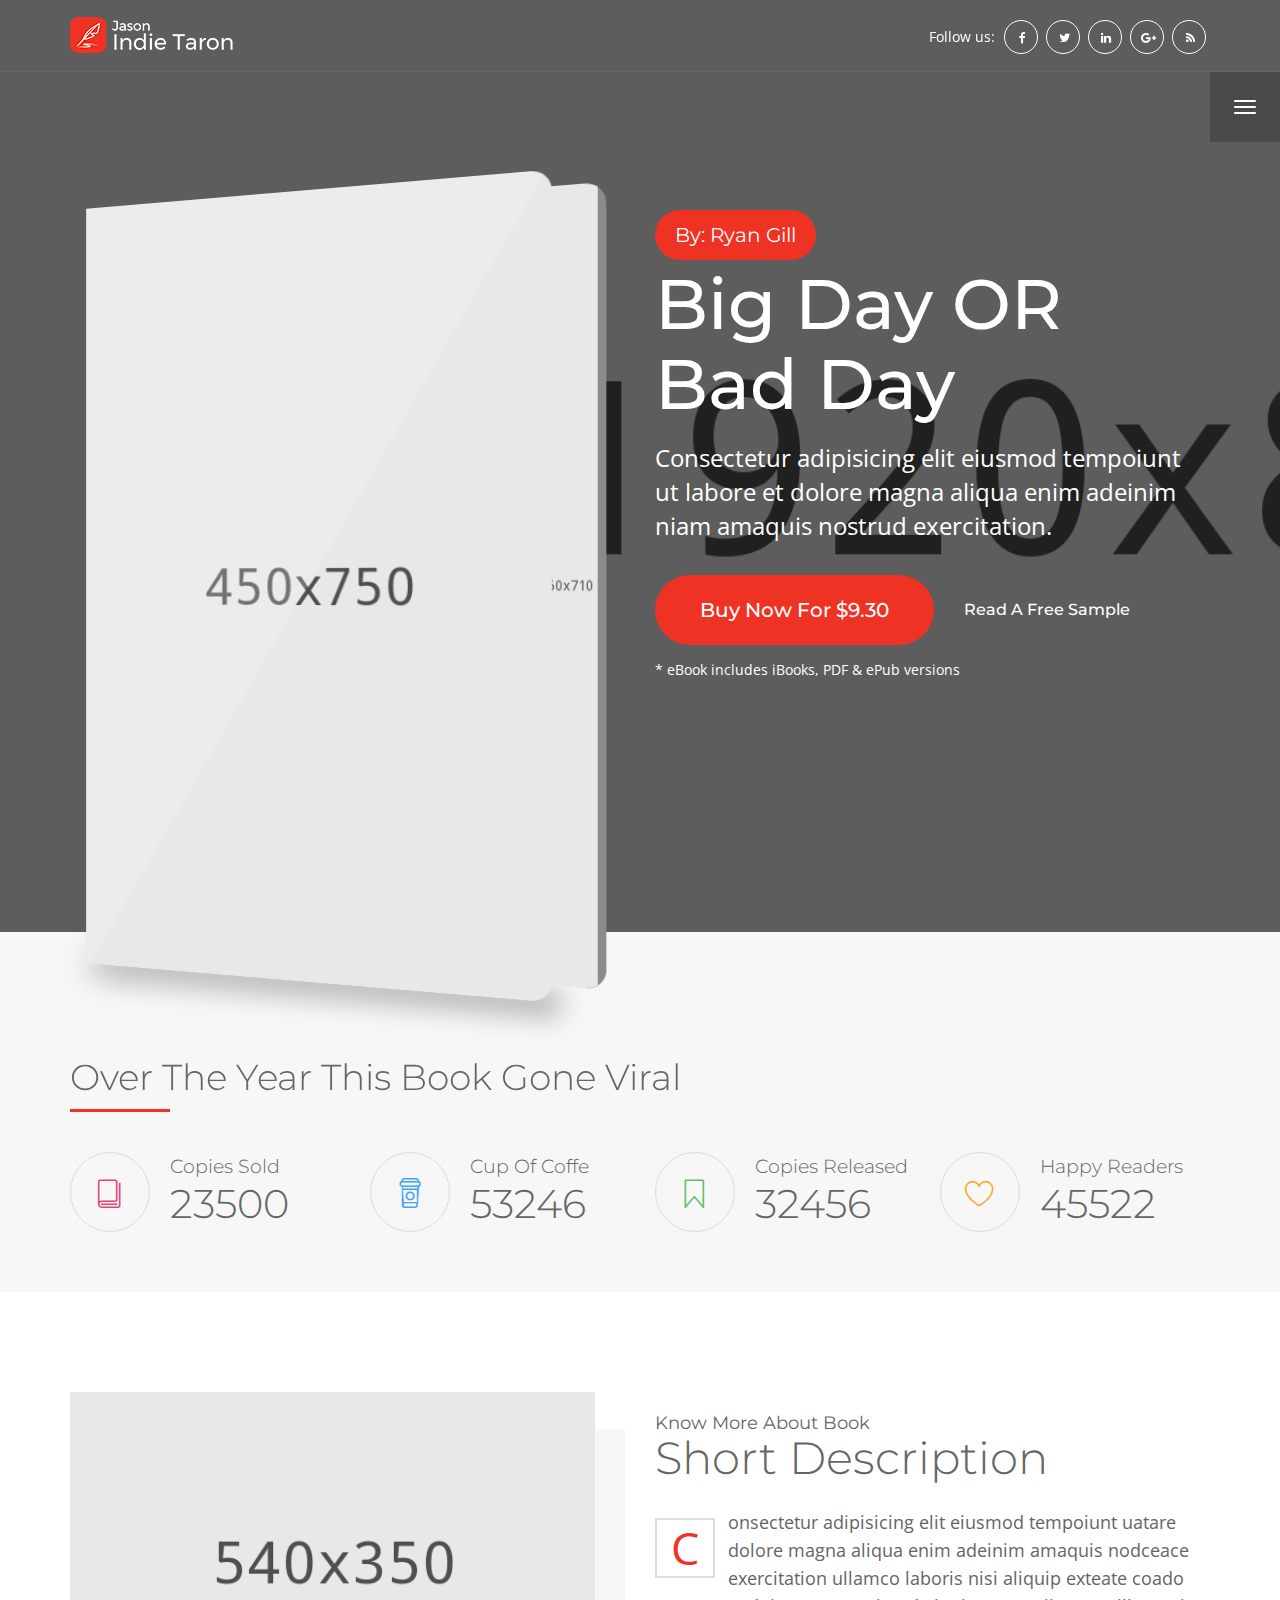
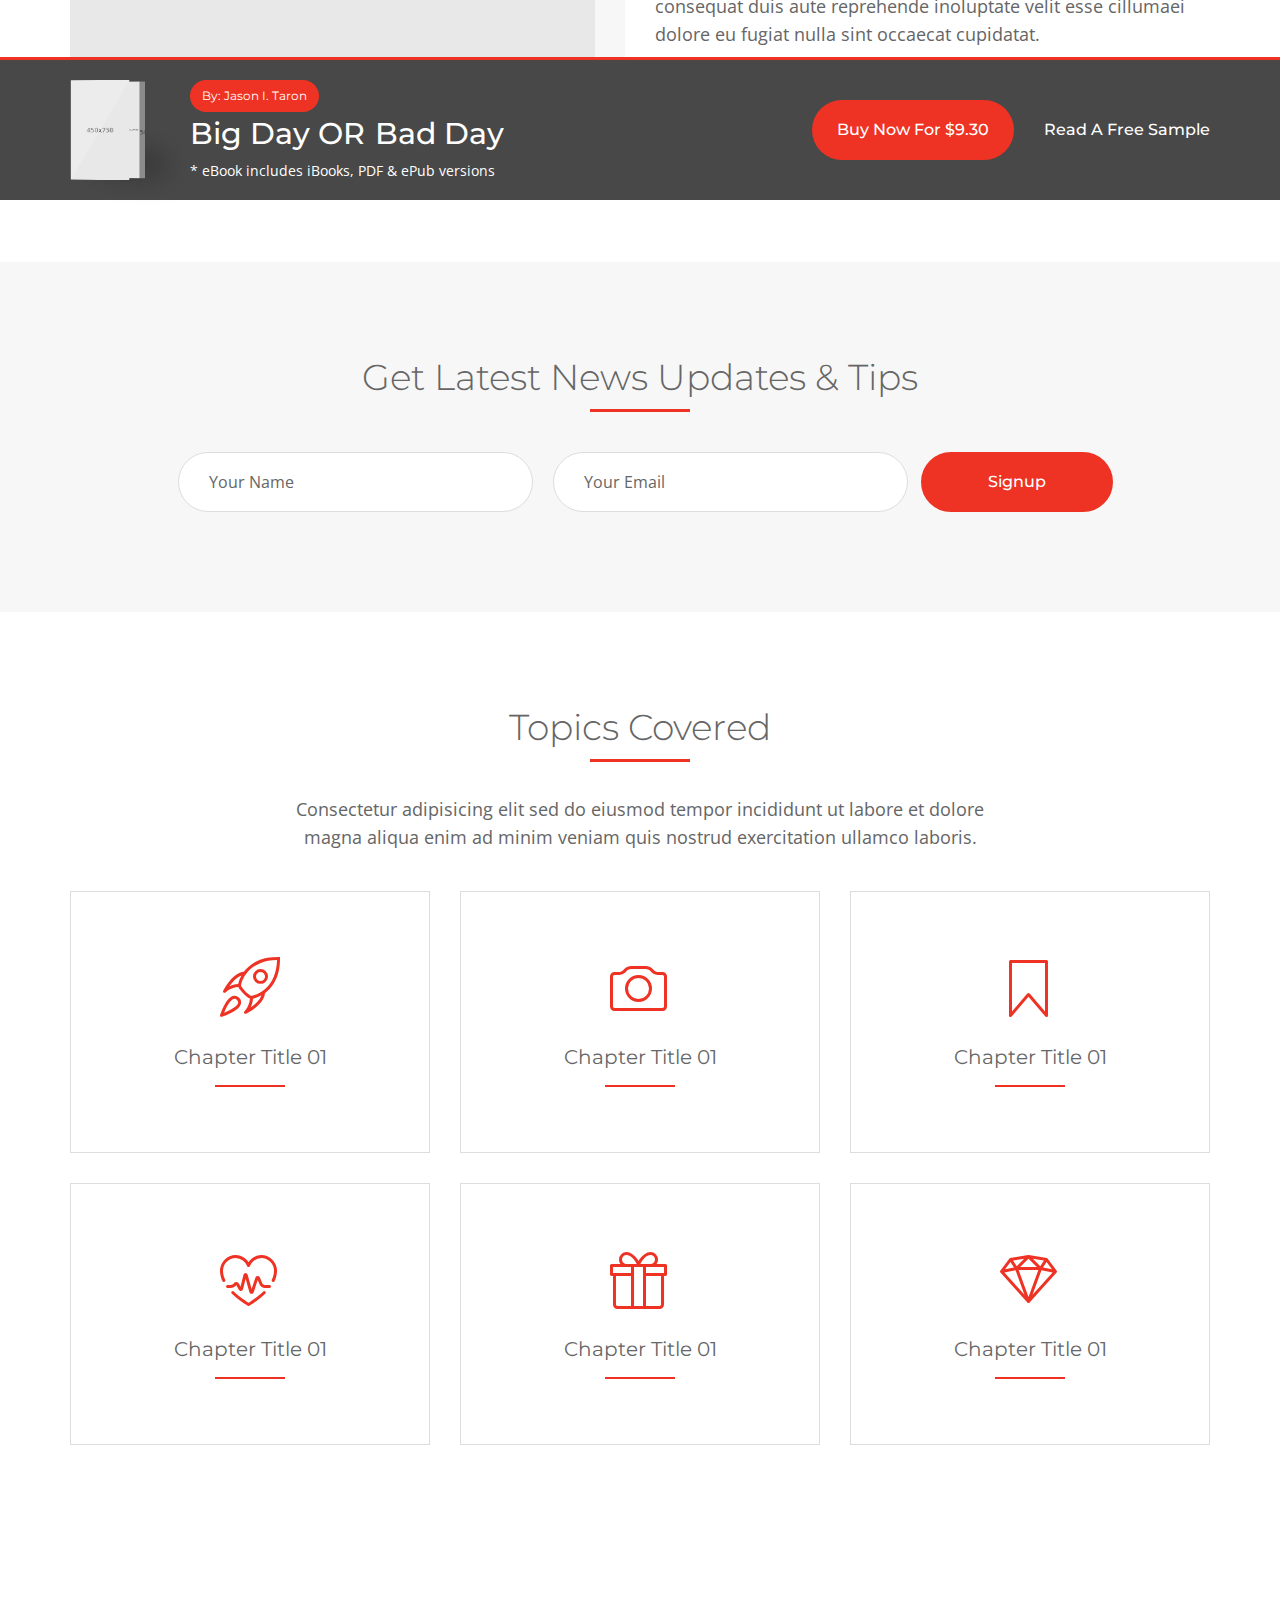
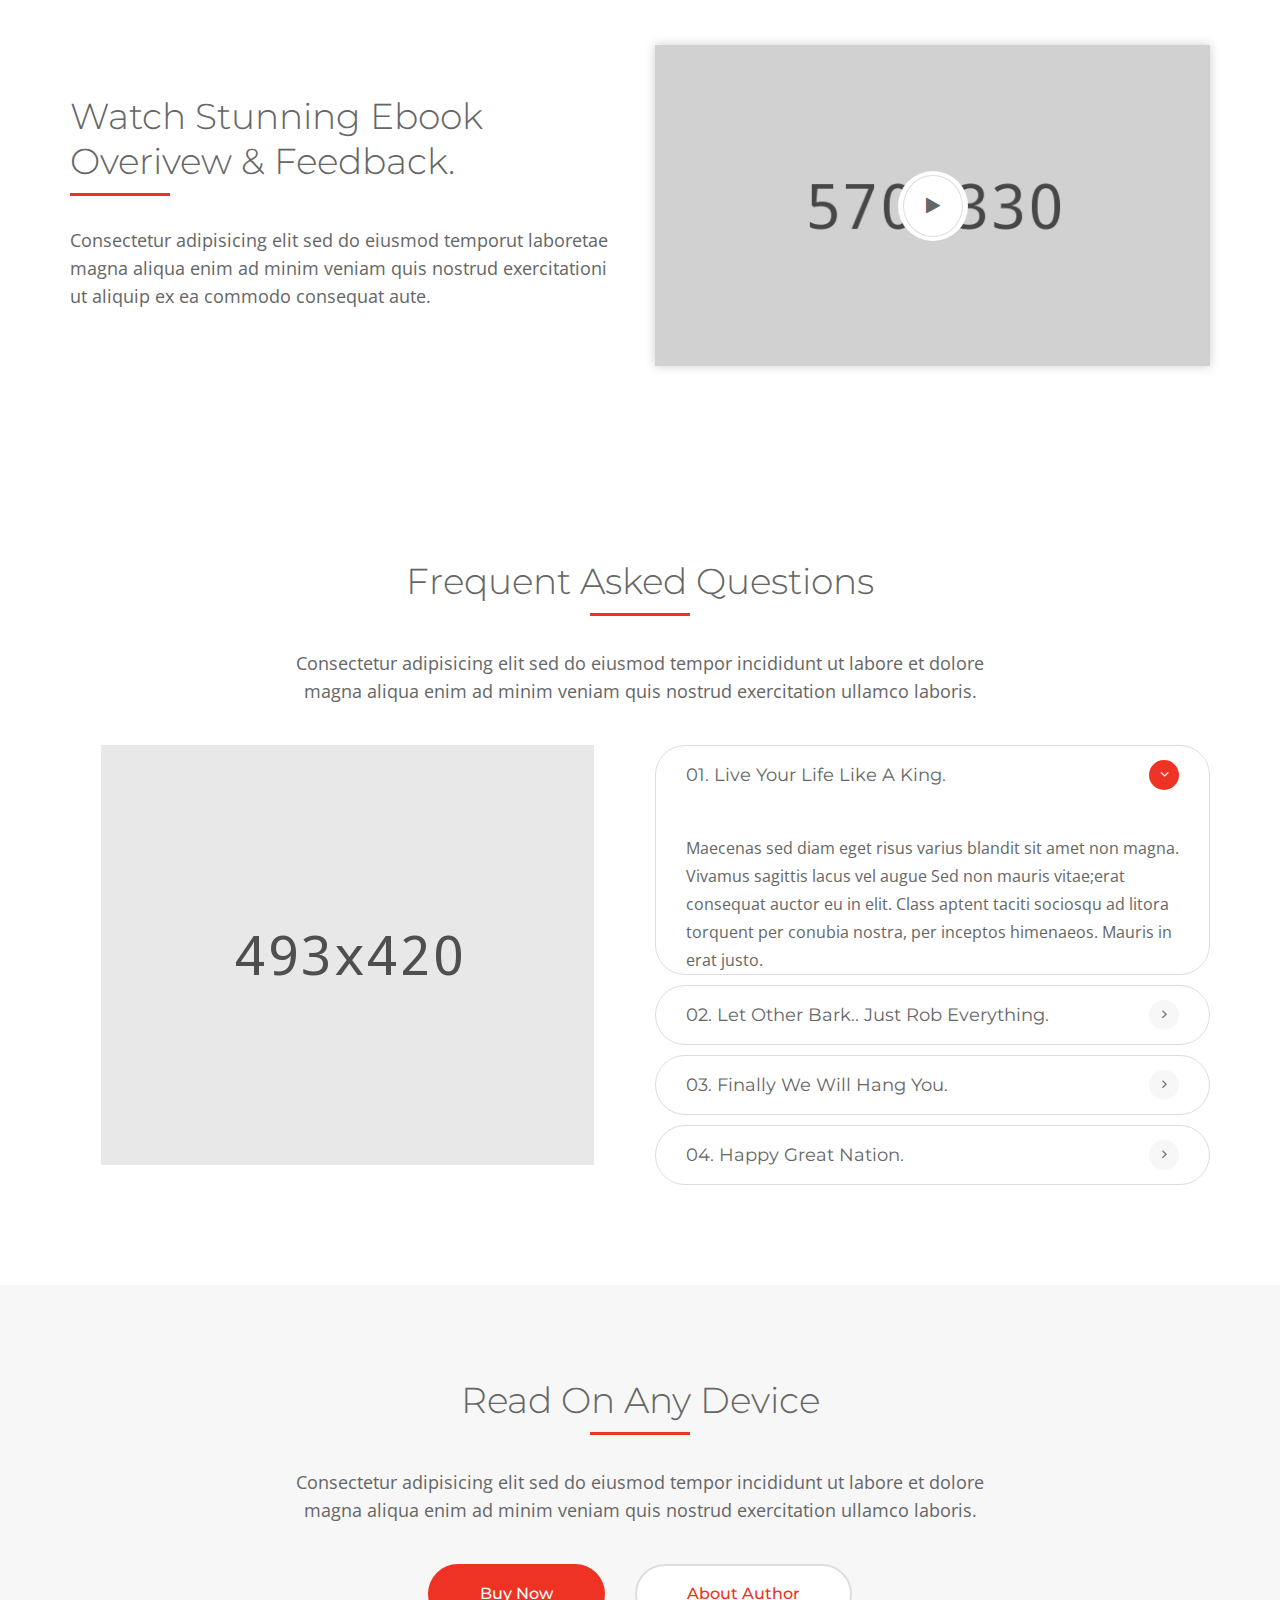
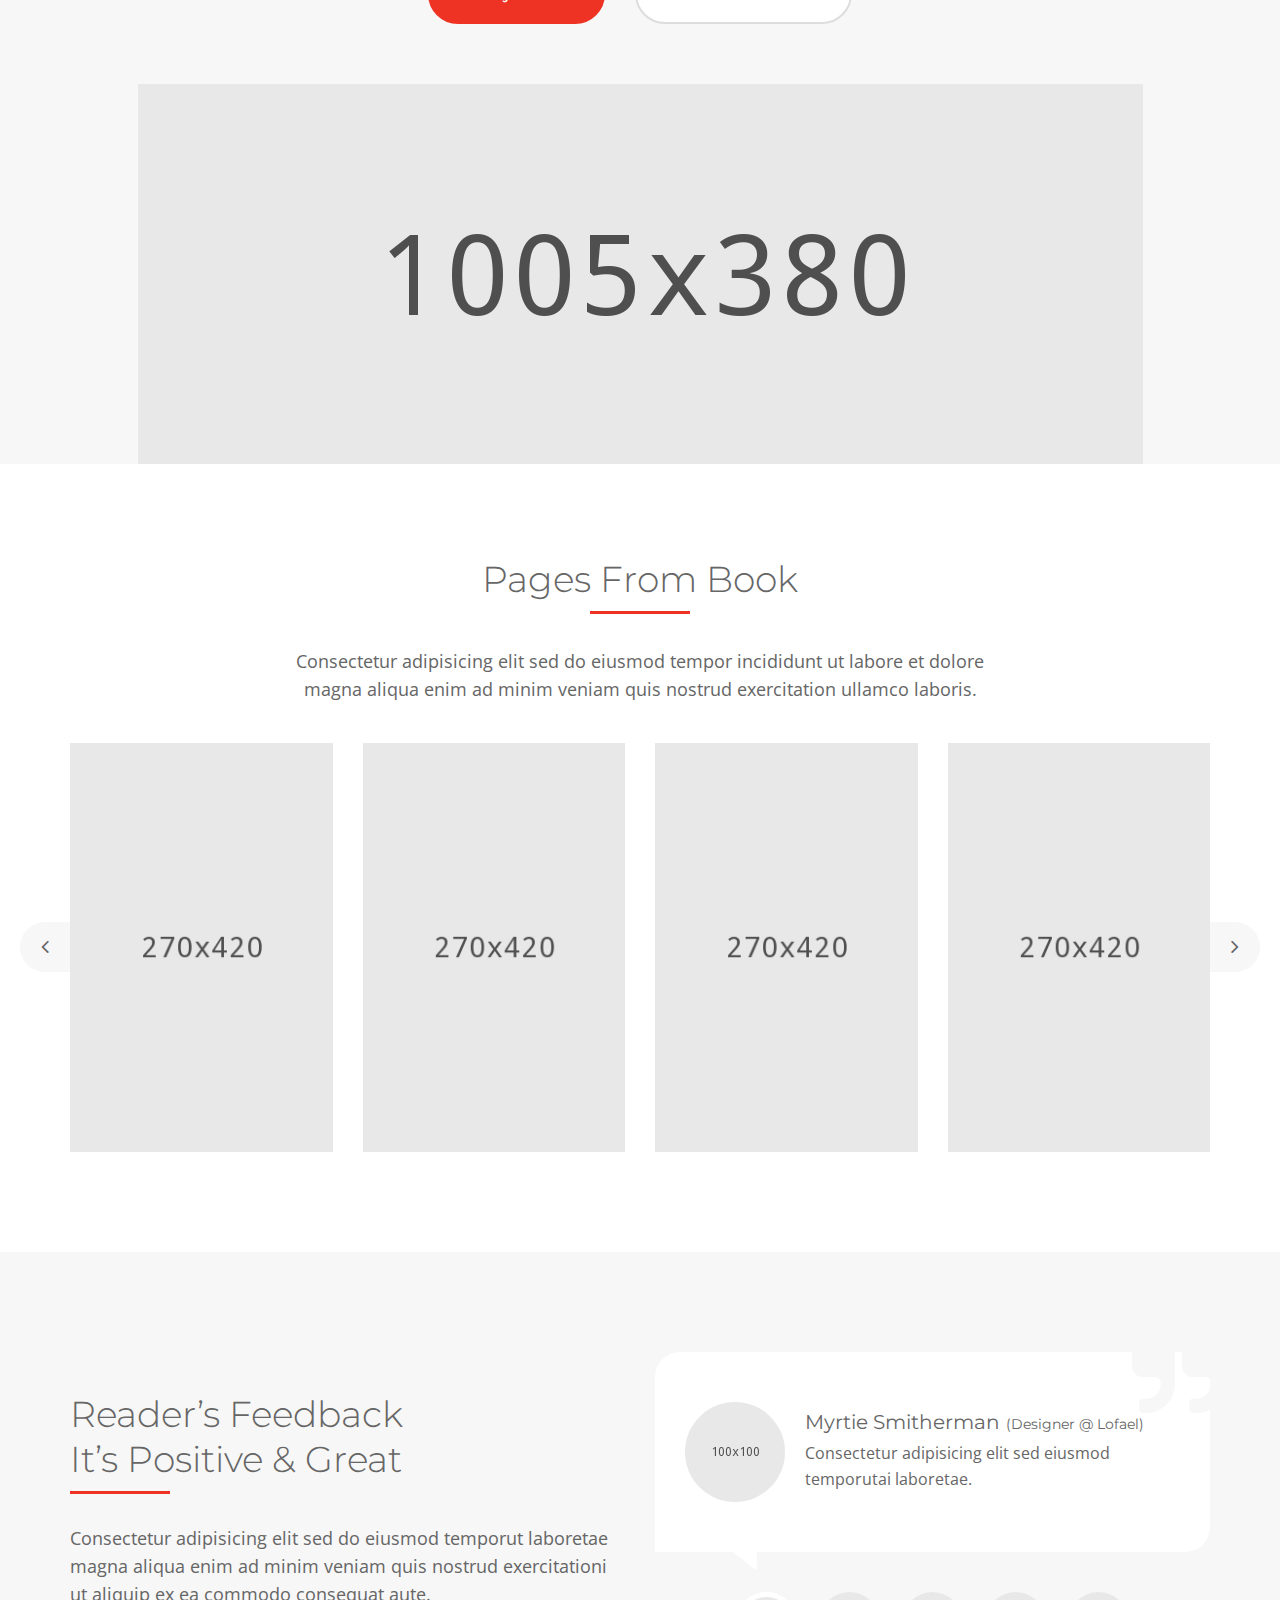
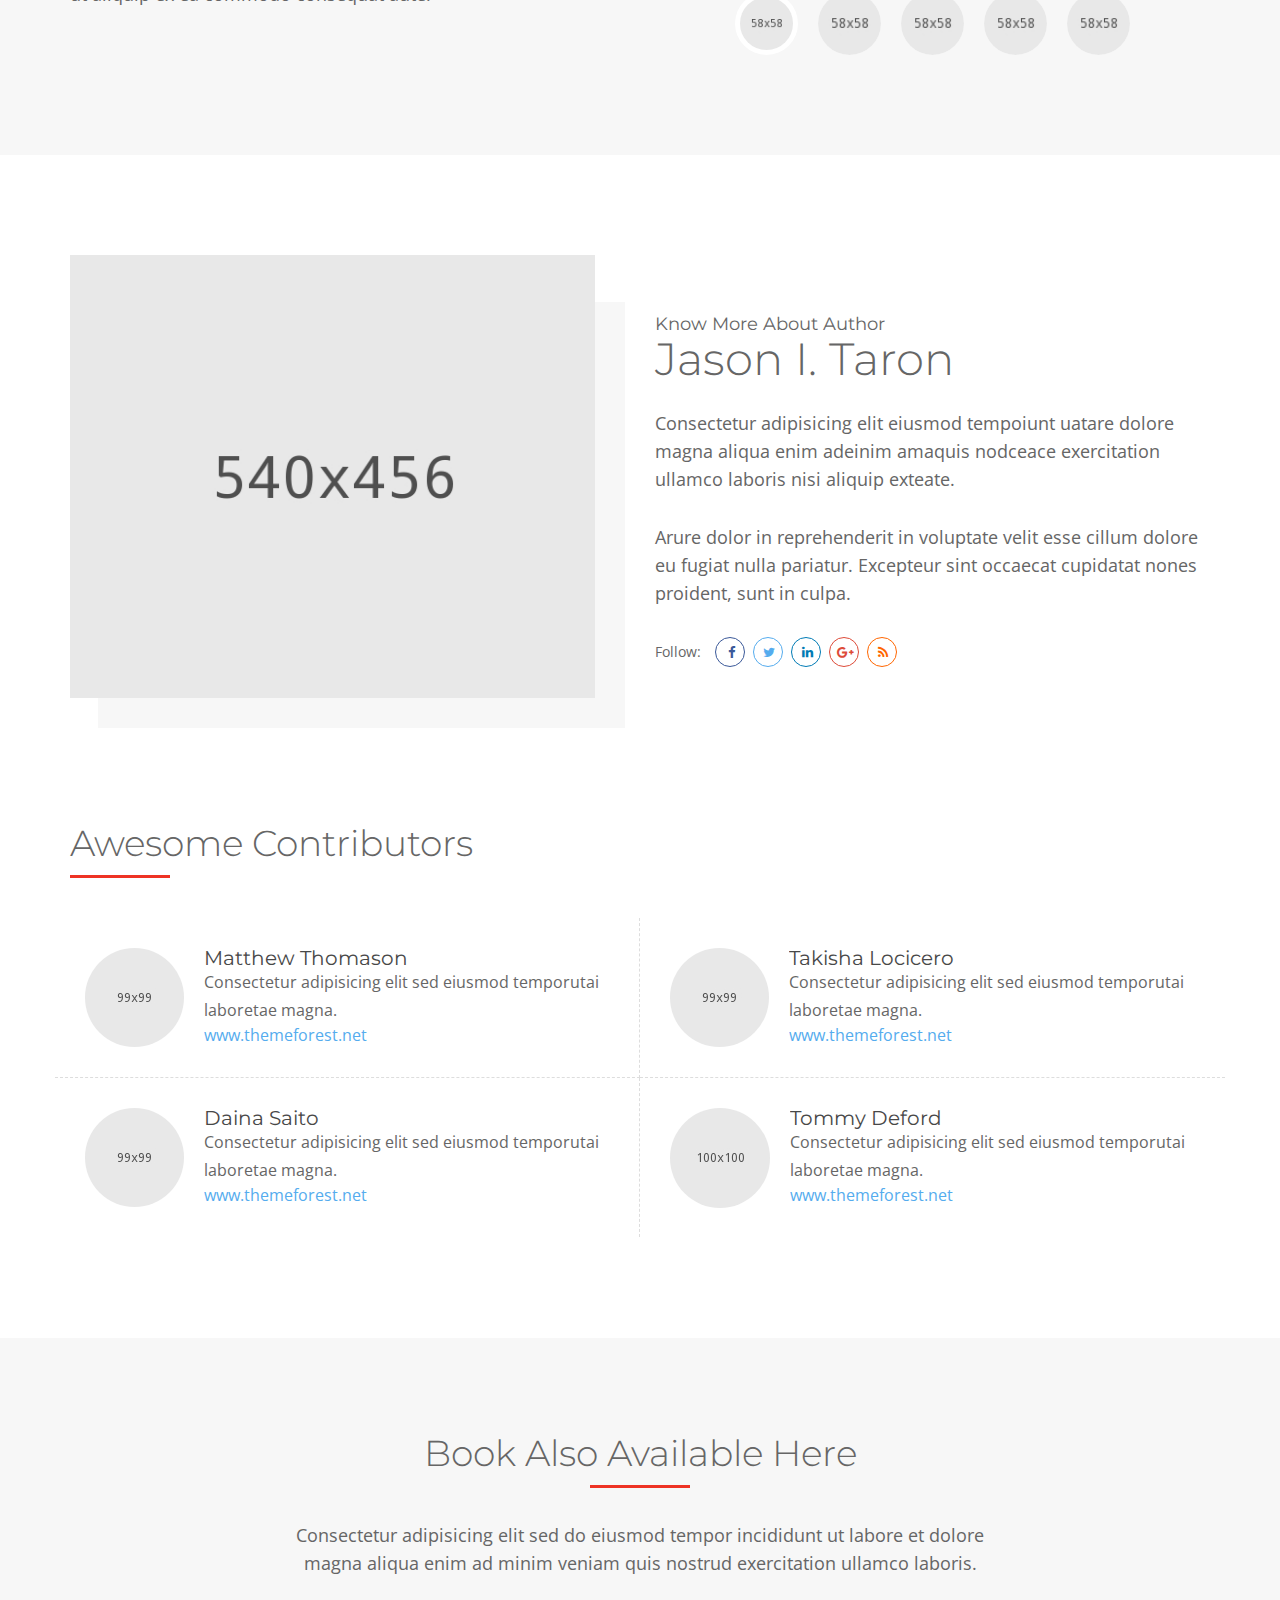
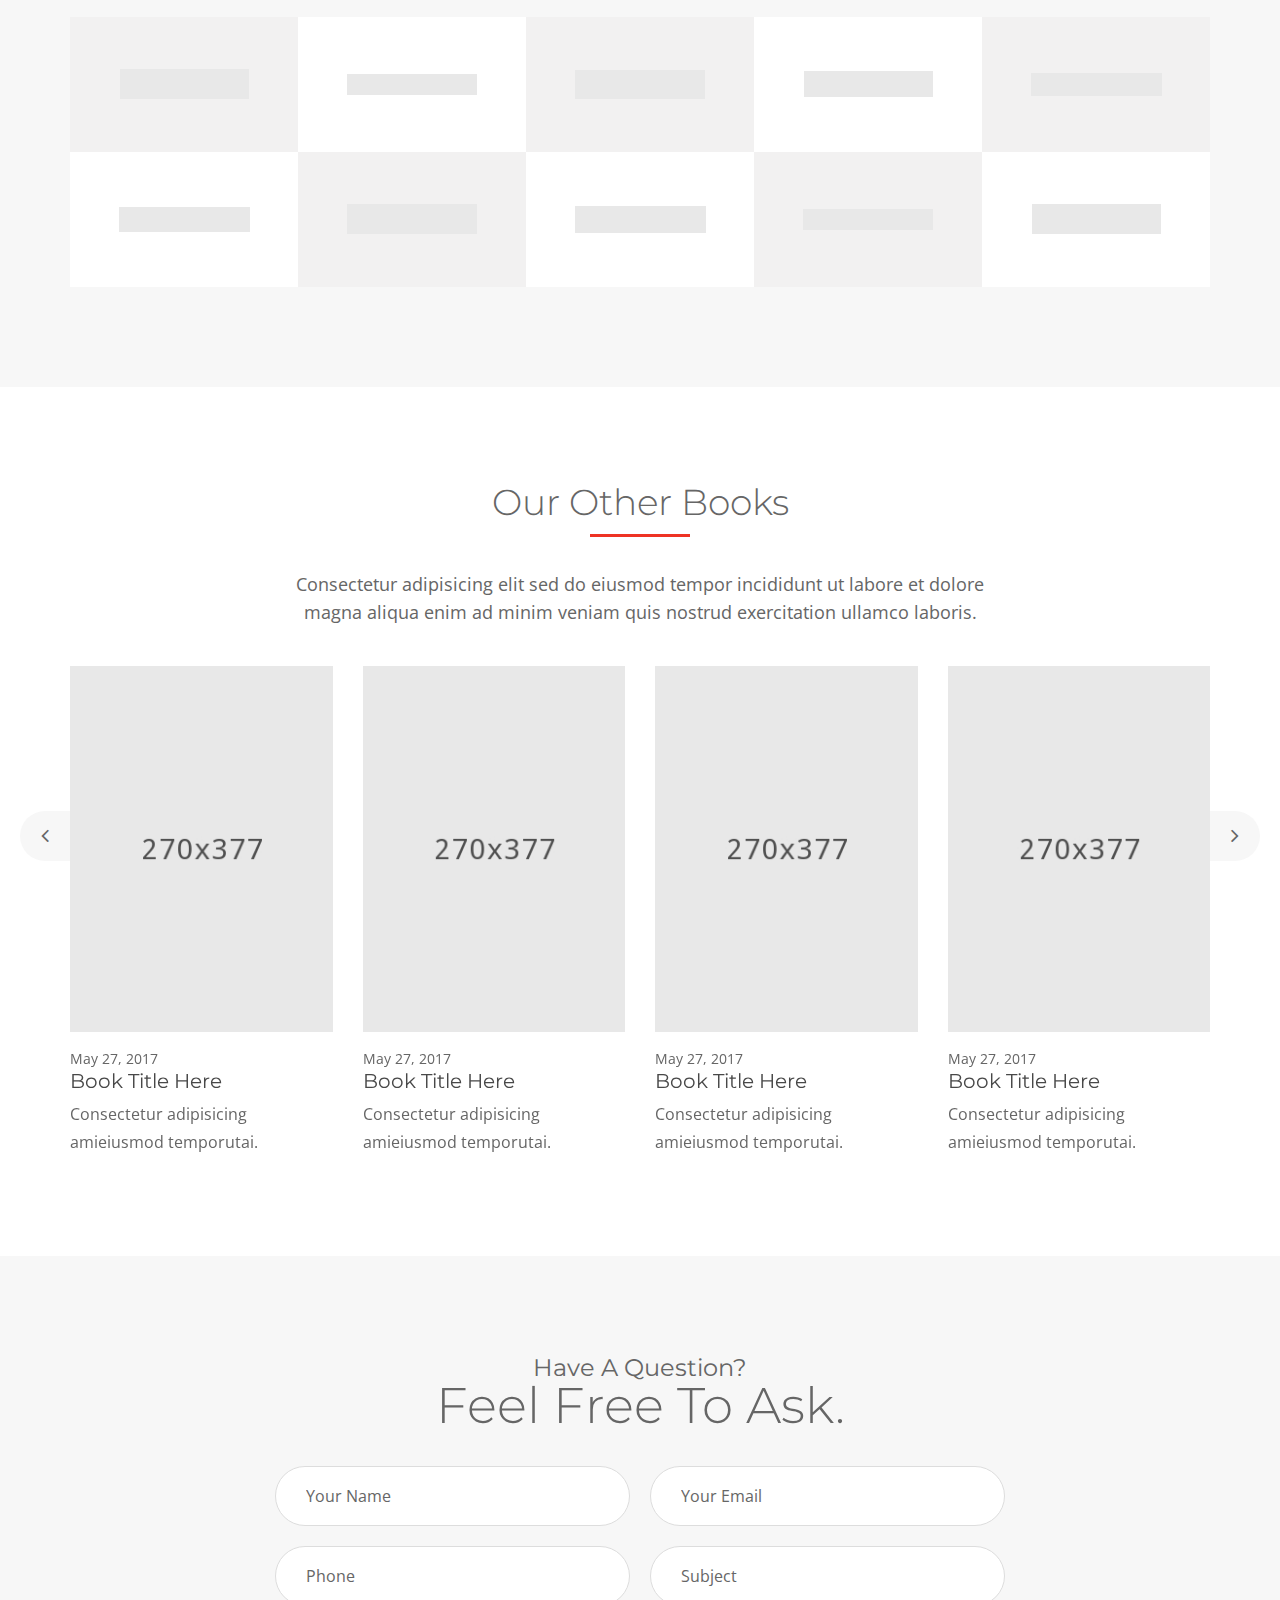
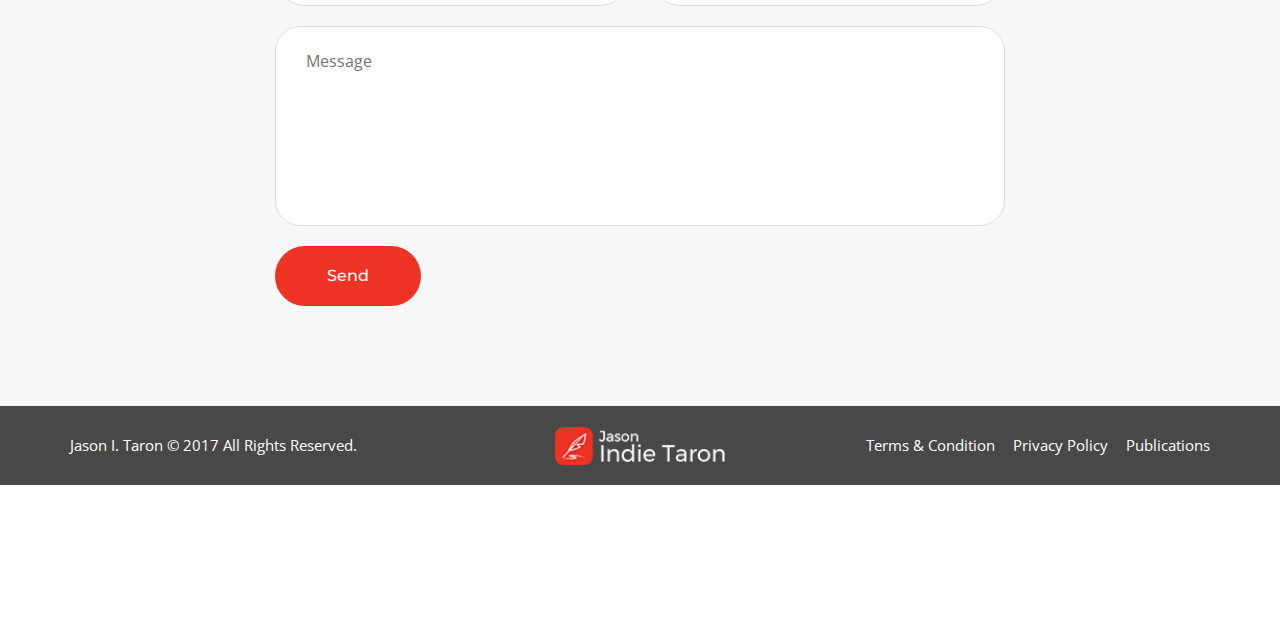
==== HTML/index.html @ a27d88a1 "Test HTML Edit" ====
<!doctype html>
<!--[if lt IE 7]>		<html class="no-js lt-ie9 lt-ie8 lt-ie7" lang=""> <![endif]-->
<!--[if IE 7]>			<html class="no-js lt-ie9 lt-ie8" lang=""> <![endif]-->
<!--[if IE 8]>			<html class="no-js lt-ie9" lang=""> <![endif]-->
<!--[if gt IE 8]><!-->	<html class="no-js" lang="zxx"> <!--<![endif]-->
<head>
	<meta charset="utf-8">
	<meta http-equiv="X-UA-Compatible" content="IE=edge">
	<title>BootStrap HTML5 CSS3 Theme</title>
	<meta name="description" content="">
	<meta name="viewport" content="width=device-width, initial-scale=1">
	<link rel="apple-touch-icon" href="apple-touch-icon.png">
	<link rel="stylesheet" href="css/bootstrap.min.css">
	<link rel="stylesheet" href="css/normalize.css">
	<link rel="stylesheet" href="css/font-awesome.min.css">
	<link rel="stylesheet" href="css/icomoon.css">
	<link rel="stylesheet" href="css/pogoslider.css">
	<link rel="stylesheet" href="css/scrollbar.css">
	<link rel="stylesheet" href="css/prettyPhoto.css">
	<link rel="stylesheet" href="css/owl.carousel.css">
	<link rel="stylesheet" href="css/transitions.css">
	<link rel="stylesheet" href="css/main.css">
	<link rel="stylesheet" href="css/color.css">
	<link rel="stylesheet" href="css/responsive.css">
	<script src="js/vendor/modernizr-2.8.3-respond-1.4.2.min.js"></script>
</head>
<body id="tg-body" class="tg-home">
	<!--[if lt IE 8]>
		<p class="browserupgrade">You are using an <strong>outdated</strong> browser. Please <a href="http://browsehappy.com/">upgrade your browser</a> to improve your experience.</p>
	<![endif]-->
	<!--************************************
			Wrapper Start
	*************************************-->
	<!--************************************
			Navigation Start
	*************************************-->
	<div class="tg-sidenavholder">
		<div id="tg-sidenavigation" class="tg-sidenavigation">
			<a class="tg-btnclosenav navbar-toggle" href="javascript:void(0);" data-toggle="collapse" data-target="#tg-sidenavigation" aria-expanded="true"><i class="icon-arrow-right"></i></a>
			<div class="tg-navscrollbar">
				<div class="tg-logoarea">
					<strong class="tg-logo"><a href="index.html"><img src="images/logob.png" alt="company logo here"></a></strong>
				</div>
				<div id="tg-navigation" class="tg-navigation">
					<ul>
						<li><a href="#tg-body"><span>Buy Now</span></a></li>
						<li><a href="#tg-shortdescription"><span>Short Description</span></a></li>
						<li><a href="#tg-topics"><span>Topics Covered</span></a></li>
						<li><a href="#tg-faqs"><span>F.A.Qs</span></a></li>
						<li><a href="#tg-samplepages"><span>Sample Pages</span></a></li>
						<li><a href="#tg-author"><span>About Author</span></a></li>
						<li><a href="#tg-otherbooks"><span>Other Books</span></a></li>
						<li><a href="#tg-contactus"><span>Contact Us</span></a></li>
					</ul>
				</div>
				<div class="tg-socialcopyrights">
					<ul class="tg-socialicons">
						<li class="tg-facebook"><a href="javascript:void(0);"><i class="fa fa-facebook-f"></i></a></li>
						<li class="tg-twitter"><a href="javascript:void(0);"><i class="fa fa-twitter"></i></a></li>
						<li class="tg-linkedin"><a href="javascript:void(0);"><i class="fa fa-linkedin"></i></a></li>
						<li class="tg-googleplus"><a href="javascript:void(0);"><i class="fa fa-google-plus"></i></a></li>
						<li class="tg-rss"><a href="javascript:void(0);"><i class="fa fa-rss"></i></a></li>
					</ul>
					<p class="tg-copyrights">Jason I. Taron © 2017 All Rights Reserved.</p>
				</div>
			</div>
		</div>
	</div>
	<!--************************************
			Navigation End
	*************************************-->
	<div id="tg-wrapper" class="tg-wrapper tg-haslayout">
		<!--************************************
				Header Start
		*************************************-->
		<header id="tg-header" class="tg-header tg-fixedheader tg-haslayout">
			<nav id="tg-nav" class="tg-nav">
				<div class="navbar-header">
					<button type="button" class="navbar-toggle collapsed" data-toggle="collapse" data-target="#tg-sidenavigation" aria-expanded="false">
						<span class="sr-only">Toggle navigation</span>
						<span class="icon-bar"></span>
						<span class="icon-bar"></span>
						<span class="icon-bar"></span>
					</button>
				</div>
			</nav>
			<div class="container">
				<div class="row">
					<div class="col-xs-12 col-sm-12 col-md-12 col-lg-12">
						<div class="tg-logoarea">
							<strong class="tg-logo">
								<a href="index.html">
									<img src="images/logo.png" alt="company logo here">
									<img src="images/logob.png" alt="company logo here">
								</a>
							</strong>
							<div class="tg-socialiconsarea">
								<span>Follow us:</span>
								<ul class="tg-socialicons">
									<li class="tg-facebook"><a href="javascript:void(0);"><i class="fa fa-facebook"></i></a></li>
									<li class="tg-twitter"><a href="javascript:void(0);"><i class="fa fa-twitter"></i></a></li>
									<li class="tg-linkedin"><a href="javascript:void(0);"><i class="fa fa-linkedin"></i></a></li>
									<li class="tg-googleplus"><a href="javascript:void(0);"><i class="fa fa-google-plus"></i></a></li>
									<li class="tg-rss"><a href="javascript:void(0);"><i class="fa fa-rss"></i></a></li>
								</ul>
							</div>
						</div>
					</div>
				</div>
			</div>
		</header>
		<!--************************************
				Header End
		*************************************-->
		<!--************************************
				Home Slider Start
		*************************************-->
		<div class="tg-homeslider tg-haslayout">
			<div class="tg-bannerimg" data-vide-bg="poster: images/slider/img-01.jpg" data-vide-options="position: 0% 50%">
				<div class="tg-bannercontentholder">
					<div class="container">
						<div class="row">
							<div class="col-xs-5 col-sm-6 col-md-6 col-lg-6">
								<div class="tg-postbook">
									<figure class="tg-featureimg">
										<div class="tg-bookimg">
											<div class="tg-frontcover"><img src="images/slider/fronimg.jpg" alt="image description"></div>
											<div class="tg-backcover"><img src="images/slider/backimg.jpg" alt="image description"></div>
										</div>
									</figure>
								</div>
							</div>
							<div class="col-xs-7 col-sm-6 col-md-6 col-lg-6">
								<div class="tg-bannercontent">
									<span class="tg-bookby">By: Ryan Gill</span>
									<h1>Big Day OR<span>Bad Day</span></h1>
									<div class="tg-description">
										<p>Consectetur adipisicing elit eiusmod tempoiunt ut labore et dolore magna aliqua enim adeinim niam amaquis nostrud exercitation.</p>
									</div>
									<div class="tg-btnarea">
										<a class="tg-btn tg-active" href="javascript:void(0);">Buy Now For $9.30</a>
										<a class="tg-readsample" href="javascript:void(0);">Read A Free Sample</a>
									</div>
									<em class="tg-inlucdebooks">* eBook includes iBooks, PDF &amp; ePub versions</em>
								</div>
							</div>
						</div>
					</div>
				</div>
			</div>
		</div>
		<!--************************************
				Home Slider End
		*************************************-->
		<!--************************************
				Main Start
		*************************************-->
		<main id="tg-main" class="tg-main tg-haslayout">
		<!--************************************
				Statistics Start
		*************************************-->
			<div class="tg-statistics">
				<div class="container">
					<div class="row">
						<div class="col-xs-12 col-sm-12 col-md-12 col-lg-12">
							<div class="tg-sectionhead tg-textalignleft">
								<div class="tg-sectiontitle">
									<h2>Over the year this book gone viral</h2>
								</div>
							</div>
							<div id="tg-collectioncounters" class="tg-collectioncounters">
								<div class="tg-collectioncounter">
									<div class="tg-collectioncountericon tg-copies">
										<i class="icon-book"></i>
									</div>
									<div class="tg-titlepluscounter">
										<h2>Copies Sold</h2>
										<h3 data-from="0" data-to="23500" data-speed="8000" data-refresh-interval="50">23500</h3>
									</div>
								</div>
								<div class="tg-collectioncounter">
									<div class="tg-collectioncountericon tg-coffeecups">
										<i class="icon-coffee-cup"></i>
									</div>
									<div class="tg-titlepluscounter">
										<h2>Cup Of Coffe</h2>
										<h3 data-from="0" data-to="53246" data-speed="8000" data-refresh-interval="50">53246</h3>
									</div>
								</div>
								<div class="tg-collectioncounter">
									<div class="tg-collectioncountericon tg-copiesreleased">
										<i class="icon-bookmark"></i>
									</div>
									<div class="tg-titlepluscounter">
										<h2>Copies Released</h2>
										<h3 data-from="0" data-to="32456" data-speed="8000" data-refresh-interval="50">32456</h3>
									</div>
								</div>
								<div class="tg-collectioncounter">
									<div class="tg-collectioncountericon tg-readers">
										<i class="icon-heart"></i>
									</div>
									<div class="tg-titlepluscounter">
										<h2>Happy Readers</h2>
										<h3 data-from="0" data-to="45522" data-speed="8000" data-refresh-interval="50">45522</h3>
									</div>
								</div>
							</div>
						</div>
					</div>
				</div>
			</div>
		<!--************************************
				Statistics End
		*************************************-->
		<!--************************************
				Sticky Book Info Start
		*************************************-->
			<div id="tg-buynow" class="tg-buynow">
				<div class="container">
					<div class="row">
						<div class="col-xs-12 col-sm-12 col-md-12 col-lg-12">
							<div class="tg-postbook">
								<figure class="tg-featureimg">
									<div class="tg-bookimg">
										<div class="tg-frontcover"><img src="images/slider/fronimg.jpg" alt="image description"></div>
										<div class="tg-backcover"><img src="images/slider/backimg.jpg" alt="image description"></div>
									</div>
								</figure>
							</div>
							<div class="tg-bannercontent">
								<span class="tg-bookby">By: Jason I. Taron</span>
								<h1>Big Day OR<span>Bad Day</span></h1>
								<em class="tg-inlucdebooks">* eBook includes iBooks, PDF &amp; ePub versions</em>
							</div>
							<div class="tg-btnarea">
								<a class="tg-btn tg-active" href="javascript:void(0);"><span>Buy Now For $9.30</span></a>
								<a class="tg-readsample" href="javascript:void(0);">Read A Free Sample</a>
							</div>
						</div>
					</div>
				</div>
			</div>
		<!--************************************
				Sticky Book Info End
		*************************************-->
		<!--************************************
				About Us Start
		*************************************-->
			<section id="tg-shortdescription" class="tg-haslayout tg-sectionspace">
				<div class="container">
					<div class="row">
						<div class="tg-aboutus">
							<div class="col-xs-12 col-sm-12 col-md-6 col-lg-6">
								<figure class="tg-aboutusimg tg-imgshadow">
									<img src="images/img-01.jpg" alt="image description">
								</figure>
							</div>
							<div class="col-xs-12 col-sm-12 col-md-6 col-lg-6">
								<div class="tg-aboutusshortcode tg-textshortcode">
									<div class="tg-sectionhead tg-sectionheadvtwo tg-textalignleft">
										<div class="tg-sectiontitle">
											<span>Know More About Book</span>
											<h2>Short Description</h2>
										</div>
									</div>
									<div class="tg-description">
										<p><span class="tg-firstletter">C</span>
											onsectetur adipisicing elit eiusmod tempoiunt uatare dolore magna aliqua enim adeinim amaquis nodceace exercitation ullamco laboris nisi aliquip exteate coado consequat duis aute reprehende inoluptate velit esse cillumaei dolore eu fugiat nulla sint occaecat cupidatat.</p>
									</div>
									<div class="tg-btnarea">
										<a class="tg-btn tg-active" href="javascript:void(0);">Buy Now</a>
										<a class="tg-btn" href="javascript:void(0);">Read More</a>
									</div>
								</div>
							</div>
						</div>
					</div>
				</div>
			</section>
		<!--************************************
				About Us End
		*************************************-->
		<!--************************************
				Newsletter Start
		*************************************-->
			<section class="tg-haslayout tg-sectionspace tg-bglight">
				<div class="container">
					<div class="row">
						<div class="tg-newsletter">
							<div class="col-xs-12 col-sm-12 col-md-8 col-md-push-2 col-lg-8 col-lg-push-2">
								<div class="tg-sectionhead">
									<div class="tg-sectiontitle">
										<h2>Get Latest News Updates &amp; Tips</h2>
									</div>
								</div>
							</div>
							<div class="col-xs-12 col-sm-12 col-md-10 col-md-push-1 col-lg-10 col-lg-push-1">
								<form class="tg-formtheme tg-formnewsletter">
									<fieldset>
										<div class="form-group">
											<input type="text" name="firstname" class="form-control" placeholder="Your Name">
										</div>
										<div class="form-group">
											<input type="email" name="youremail" class="form-control" placeholder="Your Email">
										</div>
										<button type="submit" class="tg-btn tg-active">Signup</button>
									</fieldset>
								</form>
							</div>
						</div>
					</div>
				</div>
			</section>
		<!--************************************
				Newsletter End
		*************************************-->
		<!--************************************
				Services Start
		*************************************-->
			<section id="tg-topics" class="tg-haslayout tg-sectionspace">
				<div class="container">
					<div class="row">
						<div class="col-xs-12 col-sm-12 col-md-8 col-md-push-2 col-lg-8 col-lg-push-2">
							<div class="tg-sectionhead">
								<div class="tg-sectiontitle">
									<h2>Topics Covered</h2>
								</div>
								<div class="tg-description">
									<p>Consectetur adipisicing elit sed do eiusmod tempor incididunt ut labore et dolore magna aliqua enim ad minim veniam quis nostrud exercitation ullamco laboris.</p>
								</div>
							</div>
						</div>
						<div class="tg-topics">
							<div class="col-xs-12 col-sm-6 col-md-4 col-lg-4">
								<div class="tg-topic">
									<i class="tg-topicon icon-rocket"></i>
									<div class="tg-topiccontent">
										<div class="tg-title">
											<h3>Chapter Title 01</h3>
										</div>
										<div class="tg-description">
											<p>Consectetur adipisicing elit sed do eiusmod tempor incididunt utore et dolore magna aliqua enim ad minim.</p>
										</div>
									</div>
									<i class="tg-bottomicon icon-rocket"></i>
								</div>
							</div>
							<div class="col-xs-12 col-sm-6 col-md-4 col-lg-4">
								<div class="tg-topic">
									<i class="tg-topicon icon-camera"></i>
									<div class="tg-topiccontent">
										<div class="tg-title">
											<h3>Chapter Title 01</h3>
										</div>
										<div class="tg-description">
											<p>Consectetur adipisicing elit sed do eiusmod tempor incididunt utore et dolore magna aliqua enim ad minim.</p>
										</div>
									</div>
									<i class="tg-bottomicon icon-camera"></i>
								</div>
							</div>
							<div class="col-xs-12 col-sm-6 col-md-4 col-lg-4">
								<div class="tg-topic">
									<i class="tg-topicon icon-bookmark"></i>
									<div class="tg-topiccontent">
										<div class="tg-title">
											<h3>Chapter Title 01</h3>
										</div>
										<div class="tg-description">
											<p>Consectetur adipisicing elit sed do eiusmod tempor incididunt utore et dolore magna aliqua enim ad minim.</p>
										</div>
									</div>
									<i class="tg-bottomicon icon-bookmark"></i>
								</div>
							</div>
							<div class="col-xs-12 col-sm-6 col-md-4 col-lg-4">
								<div class="tg-topic">
									<i class="tg-topicon icon-heart-pulse"></i>
									<div class="tg-topiccontent">
										<div class="tg-title">
											<h3>Chapter Title 01</h3>
										</div>
										<div class="tg-description">
											<p>Consectetur adipisicing elit sed do eiusmod tempor incididunt utore et dolore magna aliqua enim ad minim.</p>
										</div>
									</div>
									<i class="tg-bottomicon icon-heart-pulse"></i>
								</div>
							</div>
							<div class="col-xs-12 col-sm-6 col-md-4 col-lg-4">
								<div class="tg-topic">
									<i class="tg-topicon icon-gift"></i>
									<div class="tg-topiccontent">
										<div class="tg-title">
											<h3>Chapter Title 01</h3>
										</div>
										<div class="tg-description">
											<p>Consectetur adipisicing elit sed do eiusmod tempor incididunt utore et dolore magna aliqua enim ad minim.</p>
										</div>
									</div>
									<i class="tg-bottomicon icon-gift"></i>
								</div>
							</div>
							<div class="col-xs-12 col-sm-6 col-md-4 col-lg-4">
								<div class="tg-topic">
									<i class="tg-topicon icon-diamond"></i>
									<div class="tg-topiccontent">
										<div class="tg-title">
											<h3>Chapter Title 01</h3>
										</div>
										<div class="tg-description">
											<p>Consectetur adipisicing elit sed do eiusmod tempor incididunt utore et dolore magna aliqua enim ad minim.</p>
										</div>
									</div>
									<i class="tg-bottomicon icon-diamond"></i>
								</div>
							</div>
						</div>
					</div>
				</div>
			</section>
		<!--************************************
				Services End
		*************************************-->
		<!--************************************
				Feedback Start
		*************************************-->
			<section class="tg-parallax" data-appear-top-offset="600" data-parallax="scroll" data-image-src="images/parallax/bgparallax-01.jpg">
				<div class="tg-sectionspace tg-haslayout">
					<div class="container">
						<div class="row">
							<div class="tg-videooverview">
								<div class="col-xs-12 col-sm-12 col-md-6 col-lg-6">
									<div class="tg-overviewshortcode tg-textshortcode">
										<div class="tg-sectionhead tg-textalignleft">
											<div class="tg-sectiontitle">
												<h2>Watch Stunning Ebook<span>Overivew &amp; Feedback.</span></h2>
											</div>
										</div>
										<div class="tg-description">
											<p>Consectetur adipisicing elit sed do eiusmod temporut laboretae magna aliqua enim ad minim veniam quis nostrud exercitationi ut aliquip ex ea commodo consequat aute.</p>
										</div>
									</div>
								</div>
								<div class="col-xs-12 col-sm-12 col-md-6 col-lg-6">
									<div class="tg-video">
										<figure>
											<img src="images/placeholder-img-01.jpg" alt="image description">
											<figcaption>
												<a class="tg-btnplay" href="https://www.youtube.com/watch?v=XBDc4mBkx5E" data-rel="prettyPhoto[video]"><i class="fa fa-play"></i></a>
											</figcaption>
										</figure>
									</div>
								</div>
							</div>
						</div>
					</div>
				</div>
			</section>
		<!--************************************
				Feedback End
		*************************************-->
		<!--************************************
				F.A.Q.s Start
		*************************************-->
			<section id="tg-faqs" class="tg-haslayout tg-sectionspace">
				<div class="container">
					<div class="row">
						<div class="col-xs-12 col-sm-12 col-md-8 col-md-push-2 col-lg-8 col-lg-push-2">
							<div class="tg-sectionhead">
								<div class="tg-sectiontitle">
									<h2>Frequent Asked Questions</h2>
								</div>
								<div class="tg-description">
									<p>Consectetur adipisicing elit sed do eiusmod tempor incididunt ut labore et dolore magna aliqua enim ad minim veniam quis nostrud exercitation ullamco laboris.</p>
								</div>
							</div>
						</div>
						<div class="tg-faqs">
							<div class="col-xs-12 col-sm-12 col-md-6 col-lg-6">
								<figure class="tg-faqsimg">
									<img src="images/papers.jpg" alt="image descrtiption">
								</figure>
							</div>
							<div class="col-xs-12 col-sm-12 col-md-6 col-lg-6">
								<div id="tg-accordion" class="tg-accordion" role="tablist" aria-multiselectable="true">
									<div class="tg-panel">
										<h4>01. Live your life like a king.</h4>
										<div class="tg-panelcontent">
											<div class="tg-description">
												<p>Maecenas sed diam eget risus varius blandit sit amet non magna. Vivamus sagittis lacus vel augue Sed non mauris vitae;erat consequat auctor eu in elit. Class aptent taciti sociosqu ad litora torquent per conubia nostra, per inceptos himenaeos. Mauris in erat justo.</p>
											</div>
										</div>
									</div>
									<div class="tg-panel">
										<h4>02. Let other bark.. just rob everything.</h4>
										<div class="tg-panelcontent">
											<div class="tg-description">
												<p>Maecenas sed diam eget risus varius blandit sit amet non magna. Vivamus sagittis lacus vel augue Sed non mauris vitae;erat consequat auctor eu in elit. Class aptent taciti sociosqu ad litora torquent per conubia nostra, per inceptos himenaeos. Mauris in erat justo.</p>
											</div>
										</div>
									</div>
									<div class="tg-panel">
										<h4>03. Finally we will hang you.</h4>
										<div class="tg-panelcontent">
											<div class="tg-description">
												<p>Maecenas sed diam eget risus varius blandit sit amet non magna. Vivamus sagittis lacus vel augue Sed non mauris vitae;erat consequat auctor eu in elit. Class aptent taciti sociosqu ad litora torquent per conubia nostra, per inceptos himenaeos. Mauris in erat justo.</p>
											</div>
										</div>
									</div>
									<div class="tg-panel">
										<h4>04. Happy great nation.</h4>
										<div class="tg-panelcontent">
											<div class="tg-description">
												<p>Maecenas sed diam eget risus varius blandit sit amet non magna. Vivamus sagittis lacus vel augue Sed non mauris vitae;erat consequat auctor eu in elit. Class aptent taciti sociosqu ad litora torquent per conubia nostra, per inceptos himenaeos. Mauris in erat justo.</p>
											</div>
										</div>
									</div>
								</div>
							</div>
						</div>
					</div>
				</div>
			</section>
		<!--************************************
				F.A.Q.s End
		*************************************-->
		<!--************************************
				Read On Device Start
		*************************************-->
			<section class="tg-haslayout tg-bglight">
				<div class="container">
					<div class="row">
						<div class="tg-readondevice">
							<div class="col-xs-12 col-sm-12 col-md-8 col-md-push-2 col-lg-8 col-lg-push-2">
								<div class="tg-sectionhead">
									<div class="tg-sectiontitle">
										<h2>Read On Any Device</h2>
									</div>
									<div class="tg-description">
										<p>Consectetur adipisicing elit sed do eiusmod tempor incididunt ut labore et dolore magna aliqua enim ad minim veniam quis nostrud exercitation ullamco laboris.</p>
									</div>
								</div>
								<div class="tg-btnarea">
									<a class="tg-btn tg-active" href="javascript:void(0);">Buy Now</a>
									<a class="tg-btn" href="javascript:void(0);">About Author</a>
								</div>
							</div>
							<div class="col-xs-12 col-sm-12 col-md-12 col-lg-12">
								<figure class="tg-readondeviceimg">
									<img src="images/recondevice-img.png" alt="image description">
								</figure>
							</div>
						</div>
					</div>
				</div>
			</section>
		<!--************************************
				Read On Device End
		*************************************-->
		<!--************************************
				Pages From Book Start
		*************************************-->
			<section id="tg-samplepages" class="tg-haslayout tg-sectionspace">
				<div class="container">
					<div class="row">
						<div class="col-xs-12 col-sm-12 col-md-8 col-md-push-2 col-lg-8 col-lg-push-2">
							<div class="tg-sectionhead">
								<div class="tg-sectiontitle">
									<h2>Pages From Book</h2>
								</div>
								<div class="tg-description">
									<p>Consectetur adipisicing elit sed do eiusmod tempor incididunt ut labore et dolore magna aliqua enim ad minim veniam quis nostrud exercitation ullamco laboris.</p>
								</div>
							</div>
						</div>
						<div class="clearfix"></div>
						<div class="col-xs-12 col-sm-12 col-md-12 col-lg-12">
							<div id="tg-pagesfrombookslider" class="tg-pagesfrombookslider tg-pages owl-carousel">
								<figure class="item tg-page">
									<img src="images/pages/img-01.jpg" alt="image descriprtion">
									<figcaption>
										<a class="tg-btnview" href="images/pages/img-01.jpg" data-rel="prettyPhoto[video]"><i class="icon-frame-expand"></i></a>
									</figcaption>
								</figure>
								<figure class="item tg-page">
									<img src="images/pages/img-02.jpg" alt="image descriprtion">
									<figcaption>
										<a class="tg-btnview" href="images/pages/img-02.jpg" data-rel="prettyPhoto[video]"><i class="icon-frame-expand"></i></a>
									</figcaption>
								</figure>
								<figure class="item tg-page">
									<img src="images/pages/img-03.jpg" alt="image descriprtion">
									<figcaption>
										<a class="tg-btnview" href="images/pages/img-03.jpg" data-rel="prettyPhoto[video]"><i class="icon-frame-expand"></i></a>
									</figcaption>
								</figure>
								<figure class="item tg-page">
									<img src="images/pages/img-02.jpg" alt="image descriprtion">
									<figcaption>
										<a class="tg-btnview" href="images/pages/img-02.jpg" data-rel="prettyPhoto[video]"><i class="icon-frame-expand"></i></a>
									</figcaption>
								</figure>
								<figure class="item tg-page">
									<img src="images/pages/img-02.jpg" alt="image descriprtion">
									<figcaption>
										<a class="tg-btnview" href="images/pages/img-02.jpg" data-rel="prettyPhoto[video]"><i class="icon-frame-expand"></i></a>
									</figcaption>
								</figure>
								<figure class="item tg-page">
									<img src="images/pages/img-02.jpg" alt="image descriprtion">
									<figcaption>
										<a class="tg-btnview" href="images/pages/img-02.jpg" data-rel="prettyPhoto[video]"><i class="icon-frame-expand"></i></a>
									</figcaption>
								</figure>
							</div>
						</div>
					</div>
				</div>
			</section>
		<!--************************************
				Pages From Book End
		*************************************-->
		<!--************************************
				Testimonials Start
		*************************************-->
			<section class="tg-haslayout tg-sectionspace tg-bglight">
				<div class="container">
					<div class="row">
						<div class="tg-testimonials">
							<div class="col-xs-12 col-sm-12 col-md-6 col-lg-6">
								<div class="tg-overviewshortcode tg-textshortcode">
									<div class="tg-sectionhead tg-textalignleft">
										<div class="tg-sectiontitle">
											<h2>Reader’s Feedback<span>It’s Positive &amp; Great</span></h2>
										</div>
									</div>
									<div class="tg-description">
										<p>Consectetur adipisicing elit sed do eiusmod temporut laboretae magna aliqua enim ad minim veniam quis nostrud exercitationi ut aliquip ex ea commodo consequat aute.</p>
									</div>
								</div>
							</div>
							<div class="col-xs-12 col-sm-12 col-md-6 col-lg-6">
								<div id="tg-testimonialslider" class="tg-testimonialslider owl-carousel">
									<div class="item tg-testimonial">
										<div class="tg-testimonialcontent">
											<i class="fa fa-quote-right"></i>
											<figure><img src="images/testimonial/img-01.jpg" alt="image description"></figure>
											<div class="tg-clientfeedback">
												<h3>Myrtie Smitherman<span>(Designer @ Lofael)</span></h3>
												<div class="tg-description"><p>Consectetur adipisicing elit sed eiusmod temporutai laboretae.</p></div>
											</div>
										</div>
									</div>
									<div class="item tg-testimonial">
										<div class="tg-testimonialcontent">
											<i class="fa fa-quote-right"></i>
											<figure><img src="images/testimonial/img-02.jpg" alt="image description"></figure>
											<div class="tg-clientfeedback">
												<h3>Myrtie Smitherman<span>(Designer @ Lofael)</span></h3>
												<div class="tg-description"><p>Consectetur adipisicing elit sed eiusmod temporutai laboretae.</p></div>
											</div>
										</div>
									</div>
									<div class="item tg-testimonial">
										<div class="tg-testimonialcontent">
											<i class="fa fa-quote-right"></i>
											<figure><img src="images/testimonial/img-03.jpg" alt="image description"></figure>
											<div class="tg-clientfeedback">
												<h3>Myrtie Smitherman<span>(Designer @ Lofael)</span></h3>
												<div class="tg-description"><p>Consectetur adipisicing elit sed eiusmod temporutai laboretae.</p></div>
											</div>
										</div>
									</div>
									<div class="item tg-testimonial">
										<div class="tg-testimonialcontent">
											<i class="fa fa-quote-right"></i>
											<figure><img src="images/testimonial/img-04.jpg" alt="image description"></figure>
											<div class="tg-clientfeedback">
												<h3>Myrtie Smitherman<span>(Designer @ Lofael)</span></h3>
												<div class="tg-description"><p>Consectetur adipisicing elit sed eiusmod temporutai laboretae.</p></div>
											</div>
										</div>
									</div>
									<div class="item tg-testimonial">
										<div class="tg-testimonialcontent">
											<i class="fa fa-quote-right"></i>
											<figure><img src="images/testimonial/img-05.jpg" alt="image description"></figure>
											<div class="tg-clientfeedback">
												<h3>Myrtie Smitherman<span>(Designer @ Lofael)</span></h3>
												<div class="tg-description"><p>Consectetur adipisicing elit sed eiusmod temporutai laboretae.</p></div>
											</div>
										</div>
									</div>
									<div class="item tg-testimonial">
										<div class="tg-testimonialcontent">
											<i class="fa fa-quote-right"></i>
											<figure><img src="images/testimonial/img-01.jpg" alt="image description"></figure>
											<div class="tg-clientfeedback">
												<h3>Myrtie Smitherman<span>(Designer @ Lofael)</span></h3>
												<div class="tg-description"><p>Consectetur adipisicing elit sed eiusmod temporutai laboretae.</p></div>
											</div>
										</div>
									</div>
									<div class="item tg-testimonial">
										<div class="tg-testimonialcontent">
											<i class="fa fa-quote-right"></i>
											<figure><img src="images/testimonial/img-02.jpg" alt="image description"></figure>
											<div class="tg-clientfeedback">
												<h3>Myrtie Smitherman<span>(Designer @ Lofael)</span></h3>
												<div class="tg-description"><p>Consectetur adipisicing elit sed eiusmod temporutai laboretae.</p></div>
											</div>
										</div>
									</div>
								</div>
								<div id="tg-testimonialsthumbslider" class="tg-testimonialsthumbslider tg-thumbs owl-carousel">
									<div class="item tg-thumb">
										<figure><img src="images/testimonial/thumb/img-01.jpg" alt="image description"></figure>
									</div>
									<div class="item tg-thumb">
										<figure><img src="images/testimonial/thumb/img-02.jpg" alt="image description"></figure>
									</div>
									<div class="item tg-thumb">
										<figure><img src="images/testimonial/thumb/img-03.jpg" alt="image description"></figure>
									</div>
									<div class="item tg-thumb">
										<figure><img src="images/testimonial/thumb/img-04.jpg" alt="image description"></figure>
									</div>
									<div class="item tg-thumb">
										<figure><img src="images/testimonial/thumb/img-05.jpg" alt="image description"></figure>
									</div>
									<div class="item tg-thumb">
										<figure><img src="images/testimonial/thumb/img-01.jpg" alt="image description"></figure>
									</div>
									<div class="item tg-thumb">
										<figure><img src="images/testimonial/thumb/img-02.jpg" alt="image description"></figure>
									</div>
								</div>
							</div>
						</div>
					</div>
				</div>
			</section>
		<!--************************************
				Testimonials End
		*************************************-->
		<!--************************************
				Author Start
		*************************************-->
			<section id="tg-author" class="tg-haslayout tg-sectionspace">
				<div class="container">
					<div class="row">
						<div class="tg-aboutauthor">
							<div class="col-xs-12 col-sm-12 col-md-6 col-lg-6">
								<figure class="tg-authorimg tg-imgshadow">
									<img src="images/authors/authorimg.jpg" alt="image description">
								</figure>
							</div>
							<div class="col-xs-12 col-sm-12 col-md-6 col-lg-6">
								<div class="tg-aboutauthorshortcode tg-textshortcode">
									<div class="tg-sectionhead tg-sectionheadvtwo tg-textalignleft">
										<div class="tg-sectiontitle">
											<span>Know More About Author</span>
											<h2>Jason I. Taron</h2>
										</div>
									</div>
									<div class="tg-description">
										<p>Consectetur adipisicing elit eiusmod tempoiunt uatare dolore magna aliqua enim adeinim amaquis nodceace exercitation ullamco laboris nisi aliquip exteate.</p>
										<p>Arure dolor in reprehenderit in voluptate velit esse cillum dolore eu fugiat nulla pariatur. Excepteur sint occaecat cupidatat nones proident, sunt in culpa.</p>
									</div>
									<div class="tg-followauthor">
										<span>Follow:</span>
										<ul class="tg-socialicons">
											<li class="tg-facebook"><a href="javascript:void(0);"><i class="fa fa-facebook"></i></a></li>
											<li class="tg-twitter"><a href="javascript:void(0);"><i class="fa fa-twitter"></i></a></li>
											<li class="tg-linkedin"><a href="javascript:void(0);"><i class="fa fa-linkedin"></i></a></li>
											<li class="tg-googleplus"><a href="javascript:void(0);"><i class="fa fa-google-plus"></i></a></li>
											<li class="tg-rss"><a href="javascript:void(0);"><i class="fa fa-rss"></i></a></li>
										</ul>
									</div>
								</div>
							</div>
						</div>
						<div class="col-xs-12 col-sm-12 col-md-12 col-lg-12">
							<div class="tg-sectionhead tg-textalignleft">
								<div class="tg-sectiontitle">
									<h2>Awesome Contributors</h2>
								</div>
							</div>
						</div>
						<div class="tg-contributors">
							<div class="tg-contributorholder">
								<div class="tg-contributor">
									<figure>
										<img src="images/authors/img-01.jpg" alt="image description">
									</figure>
									<div class="tg-content">
										<div class="tg-contributorname">
											<h2><a href="javascript:void(0);">Matthew Thomason</a></h2>
										</div>
										<div class="tg-description">
											<p>Consectetur adipisicing elit sed eiusmod temporutai laboretae magna.<a href="javascript:void(0);">www.themeforest.net</a></p>
										</div>
									</div>
								</div>
							</div>
							<div class="tg-contributorholder">
								<div class="tg-contributor">
									<figure>
										<img src="images/authors/img-02.jpg" alt="image description">
									</figure>
									<div class="tg-content">
										<div class="tg-contributorname">
											<h2><a href="javascript:void(0);">Takisha Locicero</a></h2>
										</div>
										<div class="tg-description">
											<p>Consectetur adipisicing elit sed eiusmod temporutai laboretae magna.<a href="javascript:void(0);">www.themeforest.net</a></p>
										</div>
									</div>
								</div>
							</div>
							<div class="tg-contributorholder">
								<div class="tg-contributor">
									<figure>
										<img src="images/authors/img-03.jpg" alt="image description">
									</figure>
									<div class="tg-content">
										<div class="tg-contributorname">
											<h2><a href="javascript:void(0);">Daina Saito</a></h2>
										</div>
										<div class="tg-description">
											<p>Consectetur adipisicing elit sed eiusmod temporutai laboretae magna.<a href="javascript:void(0);">www.themeforest.net</a></p>
										</div>
									</div>
								</div>
							</div>
							<div class="tg-contributorholder">
								<div class="tg-contributor">
									<figure>
										<img src="images/authors/img-04.jpg" alt="image description">
									</figure>
									<div class="tg-content">
										<div class="tg-contributorname">
											<h2><a href="javascript:void(0);">Tommy Deford</a></h2>
										</div>
										<div class="tg-description">
											<p>Consectetur adipisicing elit sed eiusmod temporutai laboretae magna.<a href="javascript:void(0);">www.themeforest.net</a></p>
										</div>
									</div>
								</div>
							</div>
						</div>
					</div>
				</div>
			</section>
		<!--************************************
				Author End
		*************************************-->
		<!--************************************
				Brands Start
		*************************************-->
			<section class="tg-haslayout tg-sectionspace tg-bglight">
				<div class="container">
					<div class="row">
						<div class="col-xs-12 col-sm-12 col-md-8 col-md-push-2 col-lg-8 col-lg-push-2">
							<div class="tg-sectionhead">
								<div class="tg-sectiontitle">
									<h2>Book Also Available Here</h2>
								</div>
								<div class="tg-description">
									<p>Consectetur adipisicing elit sed do eiusmod tempor incididunt ut labore et dolore magna aliqua enim ad minim veniam quis nostrud exercitation ullamco laboris.</p>
								</div>
							</div>
						</div>
						<div class="col-xs-12 col-sm-12 col-md-12 col-lg-12">
							<ul class="tg-brands">
								<li>
									<figure>
										<a href="javascript:void(0);">
											<img src="images/bands/img-01.png" alt="image description">
										</a>
									</figure>
								</li>
								<li>
									<figure>
										<a href="javascript:void(0);">
											<img src="images/bands/img-02.png" alt="image description">
										</a>
									</figure>
								</li>
								<li>
									<figure>
										<a href="javascript:void(0);">
											<img src="images/bands/img-03.png" alt="image description">
										</a>
									</figure>
								</li>
								<li>
									<figure>
										<a href="javascript:void(0);">
											<img src="images/bands/img-04.png" alt="image description">
										</a>
									</figure>
								</li>
								<li>
									<figure>
										<a href="javascript:void(0);">
											<img src="images/bands/img-05.png" alt="image description">
										</a>
									</figure>
								</li>
								<li>
									<figure>
										<a href="javascript:void(0);">
											<img src="images/bands/img-06.png" alt="image description">
										</a>
									</figure>
								</li>
								<li>
									<figure>
										<a href="javascript:void(0);">
											<img src="images/bands/img-07.png" alt="image description">
										</a>
									</figure>
								</li>
								<li>
									<figure>
										<a href="javascript:void(0);">
											<img src="images/bands/img-08.png" alt="image description">
										</a>
									</figure>
								</li>
								<li>
									<figure>
										<a href="javascript:void(0);">
											<img src="images/bands/img-09.png" alt="image description">
										</a>
									</figure>
								</li>
								<li>
									<figure>
										<a href="javascript:void(0);">
											<img src="images/bands/img-10.png" alt="image description">
										</a>
									</figure>
								</li>
							</ul>
						</div>
					</div>
				</div>
			</section>
		<!--************************************
				Brands End
		*************************************-->
		<!--************************************
				Our Other Books Start
		*************************************-->
			<section id="tg-otherbooks" class="tg-haslayout tg-sectionspace">
				<div class="container">
					<div class="row">
						<div class="col-xs-12 col-sm-12 col-md-8 col-md-push-2 col-lg-8 col-lg-push-2">
							<div class="tg-sectionhead">
								<div class="tg-sectiontitle">
									<h2>Our Other Books</h2>
								</div>
								<div class="tg-description">
									<p>Consectetur adipisicing elit sed do eiusmod tempor incididunt ut labore et dolore magna aliqua enim ad minim veniam quis nostrud exercitation ullamco laboris.</p>
								</div>
							</div>
						</div>
						<div class="col-xs-12 col-sm-12 col-md-12 col-lg-12">
							<div id="tg-otherbookslider" class="tg-otherbookslider tg-otherbooks owl-carousel">
								<div class="item tg-otherbook">
									<figure><img src="images/otherbooks/img-01.jpg" alt="image description"></figure>
									<div class="tg-othercontent">
										<div class="tg-booktitle">
											<time datetime="2017-12-12">May 27, 2017</time>
											<h3><a href="javascript:void(0);">Book Title Here</a></h3>
										</div>
										<div class="tg-description">
											<p>Consectetur adipisicing amieiusmod temporutai.</p>
										</div>
									</div>
								</div>
								<div class="item tg-otherbook">
									<figure><img src="images/otherbooks/img-02.jpg" alt="image description"></figure>
									<div class="tg-othercontent">
										<div class="tg-booktitle">
											<time datetime="2017-12-12">May 27, 2017</time>
											<h3><a href="javascript:void(0);">Book Title Here</a></h3>
										</div>
										<div class="tg-description">
											<p>Consectetur adipisicing amieiusmod temporutai.</p>
										</div>
									</div>
								</div>
								<div class="item tg-otherbook">
									<figure><img src="images/otherbooks/img-03.jpg" alt="image description"></figure>
									<div class="tg-othercontent">
										<div class="tg-booktitle">
											<time datetime="2017-12-12">May 27, 2017</time>
											<h3><a href="javascript:void(0);">Book Title Here</a></h3>
										</div>
										<div class="tg-description">
											<p>Consectetur adipisicing amieiusmod temporutai.</p>
										</div>
									</div>
								</div>
								<div class="item tg-otherbook">
									<figure><img src="images/otherbooks/img-04.jpg" alt="image description"></figure>
									<div class="tg-othercontent">
										<div class="tg-booktitle">
											<time datetime="2017-12-12">May 27, 2017</time>
											<h3><a href="javascript:void(0);">Book Title Here</a></h3>
										</div>
										<div class="tg-description">
											<p>Consectetur adipisicing amieiusmod temporutai.</p>
										</div>
									</div>
								</div>
								<div class="item tg-otherbook">
									<figure><img src="images/otherbooks/img-05.jpg" alt="image description"></figure>
									<div class="tg-othercontent">
										<div class="tg-booktitle">
											<time datetime="2017-12-12">May 27, 2017</time>
											<h3><a href="javascript:void(0);">Book Title Here</a></h3>
										</div>
										<div class="tg-description">
											<p>Consectetur adipisicing amieiusmod temporutai.</p>
										</div>
									</div>
								</div>
								<div class="item tg-otherbook">
									<figure><img src="images/otherbooks/img-06.jpg" alt="image description"></figure>
									<div class="tg-othercontent">
										<div class="tg-booktitle">
											<time datetime="2017-12-12">May 27, 2017</time>
											<h3><a href="javascript:void(0);">Book Title Here</a></h3>
										</div>
										<div class="tg-description">
											<p>Consectetur adipisicing amieiusmod temporutai.</p>
										</div>
									</div>
								</div>
							</div>
						</div>
					</div>
				</div>
			</section>
		<!--************************************
				Our Other Books End
		*************************************-->
		<!--************************************
				Contact Us Start
		*************************************-->
			<section id="tg-contactus" class="tg-haslayout tg-sectionspace tg-bglight">
				<div class="container">
					<div class="row">
						<div class="col-xs-12 col-sm-12 col-md-8 col-md-push-2 col-lg-8 col-lg-push-2">
							<div class="tg-sectionhead tg-sectionheadvthree">
								<div class="tg-sectiontitle">
									<span>Have A Question?</span>
									<h2>Feel Free To Ask.</h2>
								</div>
							</div>
						</div>
						<div class="col-xs-12 col-sm-12 col-md-8 col-md-push-2 col-lg-8 col-lg-push-2">
							<form class="tg-formtheme tg-formcontactus">
								<fieldset>
									<div class="form-group">
										<input type="text" name="yourname" class="form-control" placeholder="Your Name">
									</div>
									<div class="form-group">
										<input type="email" name="youremail" class="form-control" placeholder="Your Email">
									</div>
									<div class="form-group">
										<input type="text" name="phone" class="form-control" placeholder="Phone">
									</div>
									<div class="form-group">
										<input type="text" name="phone" class="form-control" placeholder="Subject">
									</div>
									<div class="form-group">
										<textarea placeholder="Message"></textarea>
									</div>
									<div class="form-group">
										<button type="submit" class="tg-btn tg-active">Send</button>
									</div>
								</fieldset>
							</form>
						</div>
					</div>
				</div>
			</section>
		<!--************************************
				Contact Us End
		*************************************-->
		</main>
		<!--************************************
				Main End
		*************************************-->
		<!--************************************
				Footer Start
		*************************************-->
		<footer id="tg-footer" class="tg-footer tg-haslayout">
			<div class="container">
				<div class="row">
					<div class="col-xs-12 col-sm-12 col-md-12 col-lg-12">
						<nav class="tg-addnav">
							<ul>
								<li><a href="javascript:void(0);">Terms &amp; Condition</a></li>
								<li><a href="javascript:void(0);">Privacy Policy</a></li>
								<li><a href="javascript:void(0);">Publications</a></li>
							</ul>
						</nav>
						<p class="tg-copyrights">Jason I. Taron © 2017 All Rights Reserved.</p>
						<strong class="tg-logo"><a href="index.html"><img src="images/logo.png" alt="company logo here"></a></strong>
					</div>
				</div>
			</div>
		</footer>
		<!--************************************
				Footer End
		*************************************-->
	</div>
	<!--************************************
			Wrapper End
	*************************************-->
	<script src="js/vendor/jquery-library.js"></script>
	<script src="js/vendor/bootstrap.min.js"></script>
	<script src="js/jquery.singlePageNav.min.js"></script>
	<script src="js/owl.carousel.min.js"></script>
	<script src="js/jquery.vide.min.js"></script>
	<script src="js/scrollbar.min.js"></script>
	<script src="js/prettyPhoto.js"></script>
	<script src="js/pogoslider.js"></script>
	<script src="js/parallax.js"></script>
	<script src="js/countTo.js"></script>
	<script src="js/appear.js"></script>
	<script src="js/main.js"></script>
</body>
</html>
---- HTML/css/icomoon.css ----
@font-face {
	font-family: 'icomoon';
	src: url('../fonts/icomoon.eot?hc836c');
	src: url('../fonts/icomoon.eot?hc836c#iefix') format('embedded-opentype'),
		 url('../fonts/icomoon.ttf?hc836c') format('truetype'),
		 url('../fonts/icomoon.woff?hc836c') format('woff'),
		 url('../fonts/icomoon.svg?hc836c#icomoon') format('svg');
	font-weight: normal;
	font-style: normal;
}
[class^="icon-"],
[class*=" icon-"] {
	font-family: 'icomoon' !important;
	speak: none;
	font-style: normal;
	font-weight: normal;
	font-variant: normal;
	text-transform: none;
	line-height: 1;
	-webkit-font-smoothing: antialiased;
	-moz-osx-font-smoothing: grayscale;
}
.icon-apartment:before { content: "\e900"; }
.icon-arrow-down-circle:before { content: "\e901"; }
.icon-arrow-left-circle:before { content: "\e902"; }
.icon-arrow-right-circle:before { content: "\e903"; }
.icon-arrow-up-circle:before { content: "\e904"; }
.icon-bicycle:before { content: "\e905"; }
.icon-bus:before { content: "\e906"; }
.icon-calendar-full:before { content: "\e907"; }
.icon-camera-video:before { content: "\e908"; }
.icon-car:before { content: "\e909"; }
.icon-chart-bars:before { content: "\e90a"; }
.icon-checkmark-circle:before { content: "\e90b"; }
.icon-chevron-down:before { content: "\e90c"; }
.icon-chevron-down-circle:before { content: "\e90d"; }
.icon-chevron-left:before { content: "\e90e"; }
.icon-chevron-left-circle:before { content: "\e90f"; }
.icon-chevron-right:before { content: "\e910"; }
.icon-chevron-right-circle:before { content: "\e911"; }
.icon-chevron-up:before { content: "\e912"; }
.icon-chevron-up-circle:before { content: "\e913"; }
.icon-circle-minus:before { content: "\e914"; }
.icon-cloud-sync:before { content: "\e915"; }
.icon-code:before { content: "\e916"; }
.icon-coffee-cup:before { content: "\e917"; }
.icon-construction:before { content: "\e918"; }
.icon-cross-circle:before { content: "\e919"; }
.icon-diamond:before { content: "\e91a"; }
.icon-dinner:before { content: "\e91b"; }
.icon-direction-ltr:before { content: "\e91c"; }
.icon-direction-rtl:before { content: "\e91d"; }
.icon-drop:before { content: "\e91e"; }
.icon-enter-down:before { content: "\e91f"; }
.icon-envelope:before { content: "\e920"; }
.icon-exit-up:before { content: "\e921"; }
.icon-file-add:before { content: "\e922"; }
.icon-film-play:before { content: "\e923"; }
.icon-frame-contract:before { content: "\e924"; }
.icon-frame-expand:before { content: "\e925"; }
.icon-funnel:before { content: "\e926"; }
.icon-graduation-hat:before { content: "\e927"; }
.icon-hand:before { content: "\e928"; }
.icon-heart-pulse:before { content: "\e929"; }
.icon-highlight:before { content: "\e92a"; }
.icon-hourglass:before { content: "\e92b"; }
.icon-inbox:before { content: "\e92c"; }
.icon-laptop-phone:before { content: "\e92d"; }
.icon-layers:before { content: "\e92e"; }
.icon-license:before { content: "\e92f"; }
.icon-lighter:before { content: "\e930"; }
.icon-linearicons:before { content: "\e931"; }
.icon-line-spacing:before { content: "\e932"; }
.icon-magnifier:before { content: "\e933"; }
.icon-map-marker:before { content: "\e934"; }
.icon-menu-circle:before { content: "\e935"; }
.icon-moon:before { content: "\e936"; }
.icon-move:before { content: "\e937"; }
.icon-music-note:before { content: "\e938"; }
.icon-mustache:before { content: "\e939"; }
.icon-paperclip:before { content: "\e93a"; }
.icon-paw:before { content: "\e93b"; }
.icon-phone-handset:before { content: "\e93c"; }
.icon-picture:before { content: "\e93d"; }
.icon-plus-circle:before { content: "\e93e"; }
.icon-pointer-down:before { content: "\e93f"; }
.icon-pointer-left:before { content: "\e940"; }
.icon-pointer-right:before { content: "\e941"; }
.icon-pointer-up:before { content: "\e942"; }
.icon-poop:before { content: "\e943"; }
.icon-power-switch:before { content: "\e944"; }
.icon-question-circle:before { content: "\e945"; }
.icon-screen:before { content: "\e946"; }
.icon-select:before { content: "\e947"; }
.icon-shirt:before { content: "\e948"; }
.icon-smartphone:before { content: "\e949"; }
.icon-star:before { content: "\e94a"; }
.icon-store:before { content: "\e94b"; }
.icon-sync:before { content: "\e94c"; }
.icon-tag:before { content: "\e94d"; }
.icon-text-align-center:before { content: "\e94e"; }
.icon-text-align-justify:before { content: "\e94f"; }
.icon-text-align-left:before { content: "\e950"; }
.icon-text-align-right:before { content: "\e951"; }
.icon-text-format:before { content: "\e952"; }
.icon-text-format-remove:before { content: "\e953"; }
.icon-text-size:before { content: "\e954"; }
.icon-thumbs-down:before { content: "\e955"; }
.icon-thumbs-up:before { content: "\e956"; }
.icon-train:before { content: "\e957"; }
.icon-trash:before { content: "\e958"; }
.icon-unlink:before { content: "\e959"; }
.icon-volume:before { content: "\e95a"; }
.icon-wheelchair:before { content: "\e95b"; }
.icon-home:before { content: "\e95c"; }
.icon-home2:before { content: "\e95d"; }
.icon-home3:before { content: "\e95e"; }
.icon-office:before { content: "\e95f"; }
.icon-newspaper:before { content: "\e960"; }
.icon-pencil:before { content: "\e961"; }
.icon-pencil2:before { content: "\e962"; }
.icon-quill:before { content: "\e963"; }
.icon-pen:before { content: "\e964"; }
.icon-blog:before { content: "\e965"; }
.icon-eyedropper:before { content: "\e966"; }
.icon-droplet:before { content: "\e967"; }
.icon-paint-format:before { content: "\e968"; }
.icon-image:before { content: "\e969"; }
.icon-images:before { content: "\e96a"; }
.icon-camera:before { content: "\e96b"; }
.icon-headphones:before { content: "\e96c"; }
.icon-music:before { content: "\e96d"; }
.icon-play:before { content: "\e96e"; }
.icon-film:before { content: "\e96f"; }
.icon-video-camera:before { content: "\e970"; }
.icon-dice:before { content: "\e971"; }
.icon-pacman:before { content: "\e972"; }
.icon-spades:before { content: "\e973"; }
.icon-clubs:before { content: "\e974"; }
.icon-diamonds:before { content: "\e975"; }
.icon-bullhorn:before { content: "\e976"; }
.icon-connection:before { content: "\e977"; }
.icon-podcast:before { content: "\e978"; }
.icon-feed:before { content: "\e979"; }
.icon-mic:before { content: "\e97a"; }
.icon-book:before { content: "\e97b"; }
.icon-books:before { content: "\e97c"; }
.icon-library:before { content: "\e97d"; }
.icon-file-text:before { content: "\e97e"; }
.icon-profile:before { content: "\e97f"; }
.icon-file-empty:before { content: "\e980"; }
.icon-files-empty:before { content: "\e981"; }
.icon-file-text2:before { content: "\e982"; }
.icon-file-picture:before { content: "\e983"; }
.icon-file-music:before { content: "\e984"; }
.icon-file-play:before { content: "\e985"; }
.icon-file-video:before { content: "\e986"; }
.icon-file-zip:before { content: "\e987"; }
.icon-copy:before { content: "\e988"; }
.icon-paste:before { content: "\e989"; }
.icon-stack:before { content: "\e98a"; }
.icon-folder:before { content: "\e98b"; }
.icon-folder-open:before { content: "\e98c"; }
.icon-folder-plus:before { content: "\e98d"; }
.icon-folder-minus:before { content: "\e98e"; }
.icon-folder-download:before { content: "\e98f"; }
.icon-folder-upload:before { content: "\e990"; }
.icon-price-tag:before { content: "\e991"; }
.icon-price-tags:before { content: "\e992"; }
.icon-barcode:before { content: "\e993"; }
.icon-qrcode:before { content: "\e994"; }
.icon-ticket:before { content: "\e995"; }
.icon-cart:before { content: "\e996"; }
.icon-coin-dollar:before { content: "\e997"; }
.icon-coin-euro:before { content: "\e998"; }
.icon-coin-pound:before { content: "\e999"; }
.icon-coin-yen:before { content: "\e99a"; }
.icon-credit-card:before { content: "\e99b"; }
.icon-calculator:before { content: "\e99c"; }
.icon-lifebuoy:before { content: "\e99d"; }
.icon-phone:before { content: "\e99e"; }
.icon-phone-hang-up:before { content: "\e99f"; }
.icon-address-book:before { content: "\e9a0"; }
.icon-envelop:before { content: "\e9a1"; }
.icon-pushpin:before { content: "\e9a2"; }
.icon-location:before { content: "\e9a3"; }
.icon-location2:before { content: "\e9a4"; }
.icon-compass:before { content: "\e9a5"; }
.icon-compass2:before { content: "\e9a6"; }
.icon-map:before { content: "\e9a7"; }
.icon-map2:before { content: "\e9a8"; }
.icon-history:before { content: "\e9a9"; }
.icon-clock:before { content: "\e9aa"; }
.icon-clock2:before { content: "\e9ab"; }
.icon-alarm:before { content: "\e9ac"; }
.icon-bell:before { content: "\e9ad"; }
.icon-stopwatch:before { content: "\e9ae"; }
.icon-calendar:before { content: "\e9af"; }
.icon-printer:before { content: "\e9b0"; }
.icon-keyboard:before { content: "\e9b1"; }
.icon-display:before { content: "\e9b2"; }
.icon-laptop:before { content: "\e9b3"; }
.icon-mobile:before { content: "\e9b4"; }
.icon-mobile2:before { content: "\e9b5"; }
.icon-tablet:before { content: "\e9b6"; }
.icon-tv:before { content: "\e9b7"; }
.icon-drawer:before { content: "\e9b8"; }
.icon-drawer2:before { content: "\e9b9"; }
.icon-box-add:before { content: "\e9ba"; }
.icon-box-remove:before { content: "\e9bb"; }
.icon-download:before { content: "\e9bc"; }
.icon-upload:before { content: "\e9bd"; }
.icon-floppy-disk:before { content: "\e9be"; }
.icon-drive:before { content: "\e9bf"; }
.icon-database:before { content: "\e9c0"; }
.icon-undo:before { content: "\e9c1"; }
.icon-redo:before { content: "\e9c2"; }
.icon-undo2:before { content: "\e9c3"; }
.icon-redo2:before { content: "\e9c4"; }
.icon-forward:before { content: "\e9c5"; }
.icon-reply:before { content: "\e9c6"; }
.icon-bubble:before { content: "\e9c7"; }
.icon-bubbles:before { content: "\e9c8"; }
.icon-bubbles2:before { content: "\e9c9"; }
.icon-bubble2:before { content: "\e9ca"; }
.icon-bubbles3:before { content: "\e9cb"; }
.icon-bubbles4:before { content: "\e9cc"; }
.icon-user:before { content: "\e9cd"; }
.icon-users:before { content: "\e9ce"; }
.icon-user-plus:before { content: "\e9cf"; }
.icon-user-minus:before { content: "\e9d0"; }
.icon-user-check:before { content: "\e9d1"; }
.icon-user-tie:before { content: "\e9d2"; }
.icon-quotes-left:before { content: "\e9d3"; }
.icon-quotes-right:before { content: "\e9d4"; }
.icon-hour-glass:before { content: "\e9d5"; }
.icon-spinner:before { content: "\e9d6"; }
.icon-spinner2:before { content: "\e9d7"; }
.icon-spinner3:before { content: "\e9d8"; }
.icon-spinner4:before { content: "\e9d9"; }
.icon-spinner5:before { content: "\e9da"; }
.icon-spinner6:before { content: "\e9db"; }
.icon-spinner7:before { content: "\e9dc"; }
.icon-spinner8:before { content: "\e9dd"; }
.icon-spinner9:before { content: "\e9de"; }
.icon-spinner10:before { content: "\e9df"; }
.icon-spinner11:before { content: "\e9e0"; }
.icon-binoculars:before { content: "\e9e1"; }
.icon-search:before { content: "\e9e2"; }
.icon-zoom-in:before { content: "\e9e3"; }
.icon-zoom-out:before { content: "\e9e4"; }
.icon-enlarge:before { content: "\e9e5"; }
.icon-shrink:before { content: "\e9e6"; }
.icon-enlarge2:before { content: "\e9e7"; }
.icon-shrink2:before { content: "\e9e8"; }
.icon-key:before { content: "\e9e9"; }
.icon-key2:before { content: "\e9ea"; }
.icon-lock:before { content: "\e9eb"; }
.icon-unlocked:before { content: "\e9ec"; }
.icon-wrench:before { content: "\e9ed"; }
.icon-equalizer:before { content: "\e9ee"; }
.icon-equalizer2:before { content: "\e9ef"; }
.icon-cog:before { content: "\e9f0"; }
.icon-cogs:before { content: "\e9f1"; }
.icon-hammer:before { content: "\e9f2"; }
.icon-magic-wand:before { content: "\e9f3"; }
.icon-aid-kit:before { content: "\e9f4"; }
.icon-bug:before { content: "\e9f5"; }
.icon-pie-chart:before { content: "\e9f6"; }
.icon-stats-dots:before { content: "\e9f7"; }
.icon-stats-bars:before { content: "\e9f8"; }
.icon-stats-bars2:before { content: "\e9f9"; }
.icon-trophy:before { content: "\e9fa"; }
.icon-gift:before { content: "\e9fb"; }
.icon-glass:before { content: "\e9fc"; }
.icon-glass2:before { content: "\e9fd"; }
.icon-mug:before { content: "\e9fe"; }
.icon-spoon-knife:before { content: "\e9ff"; }
.icon-leaf:before { content: "\ea00"; }
.icon-rocket:before { content: "\ea01"; }
.icon-meter:before { content: "\ea02"; }
.icon-meter2:before { content: "\ea03"; }
.icon-hammer2:before { content: "\ea04"; }
.icon-fire:before { content: "\ea05"; }
.icon-lab:before { content: "\ea06"; }
.icon-magnet:before { content: "\ea07"; }
.icon-bin:before { content: "\ea08"; }
.icon-bin2:before { content: "\ea09"; }
.icon-briefcase:before { content: "\ea0a"; }
.icon-airplane:before { content: "\ea0b"; }
.icon-truck:before { content: "\ea0c"; }
.icon-road:before { content: "\ea0d"; }
.icon-accessibility:before { content: "\ea0e"; }
.icon-target:before { content: "\ea0f"; }
.icon-shield:before { content: "\ea10"; }
.icon-power:before { content: "\ea11"; }
.icon-switch:before { content: "\ea12"; }
.icon-power-cord:before { content: "\ea13"; }
.icon-clipboard:before { content: "\ea14"; }
.icon-list-numbered:before { content: "\ea15"; }
.icon-list:before { content: "\ea16"; }
.icon-list2:before { content: "\ea17"; }
.icon-tree:before { content: "\ea18"; }
.icon-menu:before { content: "\ea19"; }
.icon-menu2:before { content: "\ea1a"; }
.icon-menu3:before { content: "\ea1b"; }
.icon-menu4:before { content: "\ea1c"; }
.icon-cloud:before { content: "\ea1d"; }
.icon-cloud-download:before { content: "\ea1e"; }
.icon-cloud-upload:before { content: "\ea1f"; }
.icon-cloud-check:before { content: "\ea20"; }
.icon-download2:before { content: "\ea21"; }
.icon-upload2:before { content: "\ea22"; }
.icon-download3:before { content: "\ea23"; }
.icon-upload3:before { content: "\ea24"; }
.icon-sphere:before { content: "\ea25"; }
.icon-earth:before { content: "\ea26"; }
.icon-link:before { content: "\ea27"; }
.icon-flag:before { content: "\ea28"; }
.icon-attachment:before { content: "\ea29"; }
.icon-eye:before { content: "\ea2a"; }
.icon-eye-plus:before { content: "\ea2b"; }
.icon-eye-minus:before { content: "\ea2c"; }
.icon-eye-blocked:before { content: "\ea2d"; }
.icon-bookmark:before { content: "\ea2e"; }
.icon-bookmarks:before { content: "\ea2f"; }
.icon-sun:before { content: "\ea30"; }
.icon-contrast:before { content: "\ea31"; }
.icon-brightness-contrast:before { content: "\ea32"; }
.icon-star-empty:before { content: "\ea33"; }
.icon-star-half:before { content: "\ea34"; }
.icon-star-full:before { content: "\ea35"; }
.icon-heart:before { content: "\ea36"; }
.icon-heart-broken:before { content: "\ea37"; }
.icon-man:before { content: "\ea38"; }
.icon-woman:before { content: "\ea39"; }
.icon-man-woman:before { content: "\ea3a"; }
.icon-happy:before { content: "\ea3b"; }
.icon-happy2:before { content: "\ea3c"; }
.icon-smile:before { content: "\ea3d"; }
.icon-smile2:before { content: "\ea3e"; }
.icon-tongue:before { content: "\ea3f"; }
.icon-tongue2:before { content: "\ea40"; }
.icon-sad:before { content: "\ea41"; }
.icon-sad2:before { content: "\ea42"; }
.icon-wink:before { content: "\ea43"; }
.icon-wink2:before { content: "\ea44"; }
.icon-grin:before { content: "\ea45"; }
.icon-grin2:before { content: "\ea46"; }
.icon-cool:before { content: "\ea47"; }
.icon-cool2:before { content: "\ea48"; }
.icon-angry:before { content: "\ea49"; }
.icon-angry2:before { content: "\ea4a"; }
.icon-evil:before { content: "\ea4b"; }
.icon-evil2:before { content: "\ea4c"; }
.icon-shocked:before { content: "\ea4d"; }
.icon-shocked2:before { content: "\ea4e"; }
.icon-baffled:before { content: "\ea4f"; }
.icon-baffled2:before { content: "\ea50"; }
.icon-confused:before { content: "\ea51"; }
.icon-confused2:before { content: "\ea52"; }
.icon-neutral:before { content: "\ea53"; }
.icon-neutral2:before { content: "\ea54"; }
.icon-hipster:before { content: "\ea55"; }
.icon-hipster2:before { content: "\ea56"; }
.icon-wondering:before { content: "\ea57"; }
.icon-wondering2:before { content: "\ea58"; }
.icon-sleepy:before { content: "\ea59"; }
.icon-sleepy2:before { content: "\ea5a"; }
.icon-frustrated:before { content: "\ea5b"; }
.icon-frustrated2:before { content: "\ea5c"; }
.icon-crying:before { content: "\ea5d"; }
.icon-crying2:before { content: "\ea5e"; }
.icon-point-up:before { content: "\ea5f"; }
.icon-point-right:before { content: "\ea60"; }
.icon-point-down:before { content: "\ea61"; }
.icon-point-left:before { content: "\ea62"; }
.icon-warning:before { content: "\ea63"; }
.icon-notification:before { content: "\ea64"; }
.icon-question:before { content: "\ea65"; }
.icon-plus:before { content: "\ea66"; }
.icon-minus:before { content: "\ea67"; }
.icon-info:before { content: "\ea68"; }
.icon-cancel-circle:before { content: "\ea69"; }
.icon-blocked:before { content: "\ea6a"; }
.icon-cross:before { content: "\ea6b"; }
.icon-checkmark:before { content: "\ea6c"; }
.icon-checkmark2:before { content: "\ea6d"; }
.icon-spell-check:before { content: "\ea6e"; }
.icon-enter:before { content: "\ea6f"; }
.icon-exit:before { content: "\ea70"; }
.icon-play2:before { content: "\ea71"; }
.icon-pause:before { content: "\ea72"; }
.icon-stop:before { content: "\ea73"; }
.icon-previous:before { content: "\ea74"; }
.icon-next:before { content: "\ea75"; }
.icon-backward:before { content: "\ea76"; }
.icon-forward2:before { content: "\ea77"; }
.icon-play3:before { content: "\ea78"; }
.icon-pause2:before { content: "\ea79"; }
.icon-stop2:before { content: "\ea7a"; }
.icon-backward2:before { content: "\ea7b"; }
.icon-forward3:before { content: "\ea7c"; }
.icon-first:before { content: "\ea7d"; }
.icon-last:before { content: "\ea7e"; }
.icon-previous2:before { content: "\ea7f"; }
.icon-next2:before { content: "\ea80"; }
.icon-eject:before { content: "\ea81"; }
.icon-volume-high:before { content: "\ea82"; }
.icon-volume-medium:before { content: "\ea83"; }
.icon-volume-low:before { content: "\ea84"; }
.icon-volume-mute:before { content: "\ea85"; }
.icon-volume-mute2:before { content: "\ea86"; }
.icon-volume-increase:before { content: "\ea87"; }
.icon-volume-decrease:before { content: "\ea88"; }
.icon-loop:before { content: "\ea89"; }
.icon-loop2:before { content: "\ea8a"; }
.icon-infinite:before { content: "\ea8b"; }
.icon-shuffle:before { content: "\ea8c"; }
.icon-arrow-up-left:before { content: "\ea8d"; }
.icon-arrow-up:before { content: "\ea8e"; }
.icon-arrow-up-right:before { content: "\ea8f"; }
.icon-arrow-right:before { content: "\ea90"; }
.icon-arrow-down-right:before { content: "\ea91"; }
.icon-arrow-down:before { content: "\ea92"; }
.icon-arrow-down-left:before { content: "\ea93"; }
.icon-arrow-left:before { content: "\ea94"; }
.icon-arrow-up-left2:before { content: "\ea95"; }
.icon-arrow-up2:before { content: "\ea96"; }
.icon-arrow-up-right2:before { content: "\ea97"; }
.icon-arrow-right2:before { content: "\ea98"; }
.icon-arrow-down-right2:before { content: "\ea99"; }
.icon-arrow-down2:before { content: "\ea9a"; }
.icon-arrow-down-left2:before { content: "\ea9b"; }
.icon-arrow-left2:before { content: "\ea9c"; }
.icon-circle-up:before { content: "\ea9d"; }
.icon-circle-right:before { content: "\ea9e"; }
.icon-circle-down:before { content: "\ea9f"; }
.icon-circle-left:before { content: "\eaa0"; }
.icon-tab:before { content: "\eaa1"; }
.icon-move-up:before { content: "\eaa2"; }
.icon-move-down:before { content: "\eaa3"; }
.icon-sort-alpha-asc:before { content: "\eaa4"; }
.icon-sort-alpha-desc:before { content: "\eaa5"; }
.icon-sort-numeric-asc:before { content: "\eaa6"; }
.icon-sort-numberic-desc:before { content: "\eaa7"; }
.icon-sort-amount-asc:before { content: "\eaa8"; }
.icon-sort-amount-desc:before { content: "\eaa9"; }
.icon-command:before { content: "\eaaa"; }
.icon-shift:before { content: "\eaab"; }
.icon-ctrl:before { content: "\eaac"; }
.icon-opt:before { content: "\eaad"; }
.icon-checkbox-checked:before { content: "\eaae"; }
.icon-checkbox-unchecked:before { content: "\eaaf"; }
.icon-radio-checked:before { content: "\eab0"; }
.icon-radio-checked2:before { content: "\eab1"; }
.icon-radio-unchecked:before { content: "\eab2"; }
.icon-crop:before { content: "\eab3"; }
.icon-make-group:before { content: "\eab4"; }
.icon-ungroup:before { content: "\eab5"; }
.icon-scissors:before { content: "\eab6"; }
.icon-filter:before { content: "\eab7"; }
.icon-font:before { content: "\eab8"; }
.icon-ligature:before { content: "\eab9"; }
.icon-ligature2:before { content: "\eaba"; }
.icon-text-height:before { content: "\eabb"; }
.icon-text-width:before { content: "\eabc"; }
.icon-font-size:before { content: "\eabd"; }
.icon-bold:before { content: "\eabe"; }
.icon-underline:before { content: "\eabf"; }
.icon-italic:before { content: "\eac0"; }
.icon-strikethrough:before { content: "\eac1"; }
.icon-omega:before { content: "\eac2"; }
.icon-sigma:before { content: "\eac3"; }
.icon-page-break:before { content: "\eac4"; }
.icon-superscript:before { content: "\eac5"; }
.icon-subscript:before { content: "\eac6"; }
.icon-superscript2:before { content: "\eac7"; }
.icon-subscript2:before { content: "\eac8"; }
.icon-text-color:before { content: "\eac9"; }
.icon-pagebreak:before { content: "\eaca"; }
.icon-clear-formatting:before { content: "\eacb"; }
.icon-table:before { content: "\eacc"; }
.icon-table2:before { content: "\eacd"; }
.icon-insert-template:before { content: "\eace"; }
.icon-pilcrow:before { content: "\eacf"; }
.icon-ltr:before { content: "\ead0"; }
.icon-rtl:before { content: "\ead1"; }
.icon-section:before { content: "\ead2"; }
.icon-paragraph-left:before { content: "\ead3"; }
.icon-paragraph-center:before { content: "\ead4"; }
.icon-paragraph-right:before { content: "\ead5"; }
.icon-paragraph-justify:before { content: "\ead6"; }
.icon-indent-increase:before { content: "\ead7"; }
.icon-indent-decrease:before { content: "\ead8"; }
.icon-share:before { content: "\ead9"; }
.icon-new-tab:before { content: "\eada"; }
.icon-embed:before { content: "\eadb"; }
.icon-embed2:before { content: "\eadc"; }
.icon-terminal:before { content: "\eadd"; }
.icon-share2:before { content: "\eade"; }
.icon-mail:before { content: "\eadf"; }
.icon-mail2:before { content: "\eae0"; }
.icon-mail3:before { content: "\eae1"; }
.icon-mail4:before { content: "\eae2"; }
.icon-amazon:before { content: "\eae3"; }
.icon-google:before { content: "\eae4"; }
.icon-google2:before { content: "\eae5"; }
.icon-google3:before { content: "\eae6"; }
.icon-google-plus:before { content: "\eae7"; }
.icon-google-plus2:before { content: "\eae8"; }
.icon-google-plus3:before { content: "\eae9"; }
.icon-hangouts:before { content: "\eaea"; }
.icon-google-drive:before { content: "\eaeb"; }
.icon-facebook:before { content: "\eaec"; }
.icon-facebook2:before { content: "\eaed"; }
.icon-instagram:before { content: "\eaee"; }
.icon-whatsapp:before { content: "\eaef"; }
.icon-spotify:before { content: "\eaf0"; }
.icon-telegram:before { content: "\eaf1"; }
.icon-twitter:before { content: "\eaf2"; }
.icon-vine:before { content: "\eaf3"; }
.icon-vk:before { content: "\eaf4"; }
.icon-renren:before { content: "\eaf5"; }
.icon-sina-weibo:before { content: "\eaf6"; }
.icon-rss:before { content: "\eaf7"; }
.icon-rss2:before { content: "\eaf8"; }
.icon-youtube:before { content: "\eaf9"; }
.icon-youtube2:before { content: "\eafa"; }
.icon-twitch:before { content: "\eafb"; }
.icon-vimeo:before { content: "\eafc"; }
.icon-vimeo2:before { content: "\eafd"; }
.icon-lanyrd:before { content: "\eafe"; }
.icon-flickr:before { content: "\eaff"; }
.icon-flickr2:before { content: "\eb00"; }
.icon-flickr3:before { content: "\eb01"; }
.icon-flickr4:before { content: "\eb02"; }
.icon-dribbble:before { content: "\eb03"; }
.icon-behance:before { content: "\eb04"; }
.icon-behance2:before { content: "\eb05"; }
.icon-deviantart:before { content: "\eb06"; }
.icon-500px:before { content: "\eb07"; }
.icon-steam:before { content: "\eb08"; }
.icon-steam2:before { content: "\eb09"; }
.icon-dropbox:before { content: "\eb0a"; }
.icon-onedrive:before { content: "\eb0b"; }
.icon-github:before { content: "\eb0c"; }
.icon-npm:before { content: "\eb0d"; }
.icon-basecamp:before { content: "\eb0e"; }
.icon-trello:before { content: "\eb0f"; }
.icon-wordpress:before { content: "\eb10"; }
.icon-joomla:before { content: "\eb11"; }
.icon-ello:before { content: "\eb12"; }
.icon-blogger:before { content: "\eb13"; }
.icon-blogger2:before { content: "\eb14"; }
.icon-tumblr:before { content: "\eb15"; }
.icon-tumblr2:before { content: "\eb16"; }
.icon-yahoo:before { content: "\eb17"; }
.icon-yahoo2:before { content: "\eb18"; }
.icon-tux:before { content: "\eb19"; }
.icon-appleinc:before { content: "\eb1a"; }
.icon-finder:before { content: "\eb1b"; }
.icon-android:before { content: "\eb1c"; }
.icon-windows:before { content: "\eb1d"; }
.icon-windows8:before { content: "\eb1e"; }
.icon-soundcloud:before { content: "\eb1f"; }
.icon-soundcloud2:before { content: "\eb20"; }
.icon-skype:before { content: "\eb21"; }
.icon-reddit:before { content: "\eb22"; }
.icon-hackernews:before { content: "\eb23"; }
.icon-wikipedia:before { content: "\eb24"; }
.icon-linkedin:before { content: "\eb25"; }
.icon-linkedin2:before { content: "\eb26"; }
.icon-lastfm:before { content: "\eb27"; }
.icon-lastfm2:before { content: "\eb28"; }
.icon-delicious:before { content: "\eb29"; }
.icon-stumbleupon:before { content: "\eb2a"; }
.icon-stumbleupon2:before { content: "\eb2b"; }
.icon-stackoverflow:before { content: "\eb2c"; }
.icon-pinterest:before { content: "\eb2d"; }
.icon-pinterest2:before { content: "\eb2e"; }
.icon-xing:before { content: "\eb2f"; }
.icon-xing2:before { content: "\eb30"; }
.icon-flattr:before { content: "\eb31"; }
.icon-foursquare:before { content: "\eb32"; }
.icon-yelp:before { content: "\eb33"; }
.icon-paypal:before { content: "\eb34"; }
.icon-chrome:before { content: "\eb35"; }
.icon-firefox:before { content: "\eb36"; }
.icon-IE:before { content: "\eb37"; }
.icon-edge:before { content: "\eb38"; }
.icon-safari:before { content: "\eb39"; }
.icon-opera:before { content: "\eb3a"; }
.icon-file-pdf:before { content: "\eb3b"; }
.icon-file-openoffice:before { content: "\eb3c"; }
.icon-file-word:before { content: "\eb3d"; }
.icon-file-excel:before { content: "\eb3e"; }
.icon-libreoffice:before { content: "\eb3f"; }
.icon-html-five:before { content: "\eb40"; }
.icon-html-five2:before { content: "\eb41"; }
.icon-css3:before { content: "\eb42"; }
.icon-git:before { content: "\eb43"; }
.icon-codepen:before { content: "\eb44"; }
.icon-svg:before { content: "\eb45"; }
.icon-IcoMoon:before { content: "\eb46"; }
---- HTML/css/pogoslider.css ----
/**
 * === z-index ===
 *
 * pogoSlider-progressBar =    6
 * pogoSlider-dir-btn     =   10
 * pogoSlider-nav         =   10
 * pogoSlider-loading     =   11
 * 
 */

.pogoSlider {
	width: 100%;
	height: 0;
	padding-bottom: 48%;
	position: relative;
	overflow: hidden;
}

#column-left .pogoSlider,
#column-right .pogoSlider,
#content .pogoSlider {
	margin-bottom: 20px;
}

.pogoSlider--banner .pogoSlider-slide {
	ms-filter: "progid:DXImageTransform.Microsoft.Alpha(Opacity=100)";
	filter: alpha(opacity=100);
	opacity: 1;
}

.pogoSlider-slide {
	width: 100%;
	height: 100%;
	position: absolute;
	background-size: cover;
	-ms-filter: "progid:DXImageTransform.Microsoft.Alpha(Opacity=0)";
	filter: alpha(opacity=0);
	opacity: 0;
	perspective: 1300px;
	overflow: hidden;
}

.pogoSlider-loading {
	position: absolute;
	top: 0;
	left: 0;
	width: 100%;
	height: 100%;
	background: #eaeaea;
	z-index: 11;
}

.pogoSlider-loading-icon {
	position: absolute;
	top: 50%;
	margin-top: -18px;
	left: 50%;
	margin-left: -18px;
	width: 36px;
	height: 36px;
	background-image: url([data-uri]);
}

.pogoSlider-slide-element {
	animation-fill-mode: both;
}

.m-pogoSlider .pogoSlider-slide-element {
	position: absolute;
	margin: 0;
	box-sizing: border-box;
}

.pogoSlider-progressBar {
	position: absolute;
	width: 100%;
	height: 5px;
	top: 0;
	left: 0%;
	background: #fff; /* fallback */
	-ms-filter: "progid:DXImageTransform.Microsoft.Alpha(Opacity=20)";
	filter: alpha(opacity=20);
	background: rgba(255,255,255,0.2);
	z-index: 6;
}

.pogoSlider-progressBar-duration {
	position: absolute;
	height: 100%;
	left: 0;
	width: 0%;
	background: #fff; /* fallback */
	-ms-filter: "progid:DXImageTransform.Microsoft.Alpha(Opacity=40)";
	filter: alpha(opacity=40);
	background: rgba(255,255,255,0.4);
}

.pogoSlider-dir-btn {
	position: absolute;
	z-index: 3;
	background: none;
	width: 20px;
	height: 20px;
	border-color: #eaeaea;
	border-color: rgba(255,255,255,0.7);
	border-style: solid;
	transform: rotate(45deg);
	cursor: pointer;
}

.pogoSlider-dir-btn:hover {
	border-color: #fff;
}

.pogoSlider-dir-btn:focus {
	outline: none;
}

.pogoSlider--dirTopLeft .pogoSlider-dir-btn--prev,
.pogoSlider--dirTopRight .pogoSlider-dir-btn--prev,
.pogoSlider--dirBottomLeft .pogoSlider-dir-btn--prev,
.pogoSlider--dirBottomRight .pogoSlider-dir-btn--prev,
.pogoSlider--dirCenterHorizontal .pogoSlider-dir-btn--prev {
	border-width: 0 0 3px 3px;
}

.pogoSlider--dirTopLeft .pogoSlider-dir-btn--next,
.pogoSlider--dirTopRight .pogoSlider-dir-btn--next,
.pogoSlider--dirBottomLeft .pogoSlider-dir-btn--next,
.pogoSlider--dirBottomRight .pogoSlider-dir-btn--next,
.pogoSlider--dirCenterHorizontal .pogoSlider-dir-btn--next {
	border-width: 3px 3px 0 0;
	
}

.pogoSlider--dirCenterVertical .pogoSlider-dir-btn--next {
	border-width: 3px 0 0 3px;
}

.pogoSlider--dirCenterVertical .pogoSlider-dir-btn--prev {
	border-width: 0 3px 3px 0;
}

.pogoSlider--dirTopLeft .pogoSlider-dir-btn,
.pogoSlider--dirTopRight .pogoSlider-dir-btn,
.pogoSlider--dirCenterVertical .pogoSlider-dir-btn--next {
	top: 14px;
}

.pogoSlider--dirTopLeft .pogoSlider-dir-btn--prev,
.pogoSlider--dirBottomLeft .pogoSlider-dir-btn--prev,
.pogoSlider--dirCenterHorizontal .pogoSlider-dir-btn--prev   {
	left: 40px;
}

.pogoSlider--dirTopLeft .pogoSlider-dir-btn--next,
.pogoSlider--dirBottomLeft .pogoSlider-dir-btn--next {
	left: 50px;
}

.pogoSlider--dirTopRight .pogoSlider-dir-btn--prev,
.pogoSlider--dirBottomRight .pogoSlider-dir-btn--prev {
	right: 50px;
}

.pogoSlider--dirTopRight .pogoSlider-dir-btn--next,
.pogoSlider--dirBottomRight .pogoSlider-dir-btn--next,
.pogoSlider--dirCenterHorizontal .pogoSlider-dir-btn--next {
	right: 40px;
}

.pogoSlider--dirBottomLeft .pogoSlider-dir-btn,
.pogoSlider--dirBottomRight .pogoSlider-dir-btn,
.pogoSlider--dirCenterVertical .pogoSlider-dir-btn--prev {
	bottom: 14px;
}

.pogoSlider--dirCenterVertical .pogoSlider-dir-btn {
	left: 50%;
	margin-left: -10px
}

.pogoSlider--dirCenterHorizontal .pogoSlider-dir-btn {
	top: 50%;
	margin-top: -10px;
}

.pogoSlider-nav {
	position: absolute;
	padding: 0;
	margin: 0;
	z-index: 10;
}

.pogoSlider--navTop .pogoSlider-nav,
.pogoSlider--navBottom .pogoSlider-nav {
	left: 50%;
	transform: translateX(-50%);
}

.pogoSlider--navTop .pogoSlider-nav {
	top: 10px;
}

.pogoSlider--navBottom .pogoSlider-nav {
	bottom: 10px;
}

.pogoSlider--navTop .pogoSlider-nav li,
.pogoSlider--navBottom .pogoSlider-nav li {
	display: inline;
	margin: 0 6px;
}

.pogoSlider--navLeft .pogoSlider-nav,
.pogoSlider--navRight .pogoSlider-nav {
	top: 50%;
	transform: translateY(-50%);
}

.pogoSlider--navLeft .pogoSlider-nav {
	left: 10px;
}

.pogoSlider--navRight .pogoSlider-nav {
	right: 10px;
}

.pogoSlider--navLeft .pogoSlider-nav li,
.pogoSlider--navRight .pogoSlider-nav li {
	display: block;
	margin: 6px 0;
}

.pogoSlider-nav-btn {
	background: #cccccc;
	background: rgba(255,255,255,0.5);
	border: none;
	border-radius: 50%;
	width: 20px;
	height: 20px;
	box-shadow: 0 1px 1px rgba(0,0,0,0.1);
	cursor: pointer;
}

.pogoSlider-nav-btn:focus {
	outline: none;
}

.pogoSlider-nav-btn--selected {
	background: #fff;
	box-shadow: 0 1px 1px rgba(0,0,0,0.3);
}

.pogoSlider-slide-slice {
	overflow: hidden;
	position: absolute;
	background-size: cover;
}

.pogoSlider-slide-slice-inner {
	position: absolute;
	overflow: hidden;
}

/**
 * Element Animations
 */

/* Slide Down */

.pogoSlider-animation-slideDownIn {
	animation-name: slideDownIn;
}

@keyframes slideDownIn {
	0% {
		transform: translateY(-50px);
		opacity: 0;
	}

	100% {
		transform: translateY(0);
		opacity: 1;
	}
}

.pogoSlider-animation-slideDownOut {
	animation-name: slideDownOut;
}

@keyframes slideDownOut {
	0% {
		transform: translateY(0);
		opacity: 1;
	}

	100% {
		transform: translateY(50px);
		opacity: 0;
	}
}

/* Slide Up */

.pogoSlider-animation-slideUpIn {
	animation-name: slideUpIn;
}

@keyframes slideUpIn {
	0% {
		transform: translateY(50px);
		opacity: 0;
	}

	100% {
		transform: translateY(0);
		opacity: 1;
	}
}

.pogoSlider-animation-slideUpOut {
	animation-name: slideUpOut;
}

@keyframes slideUpOut {
	0% {
		transform: translateY(0);
		opacity: 1;
	}

	100% {
		transform: translateY(50px);
		opacity: 0;
	}
}

/* Slide Right */

.pogoSlider-animation-slideRightIn {
	animation-name: slideRightIn;
}

.pogoSlider-animation-slideRightOut {
	animation-name: slideRightOut;
}

@keyframes slideRightIn {
	0% {
		transform: translateX(-50px);
		opacity: 0;
	}

	100% {
		transform: translateX(0);
		opacity: 1;
	}
}

@keyframes slideRightOut {
	0% {
		transform: translateX(0);
		opacity: 1;	
	}

	100% {
		transform: translateX(50px);
		opacity: 0;
	}
}

/* Slide Left */

.pogoSlider-animation-slideLeftIn {
	animation-name: slideLeftIn;
}

.pogoSlider-animation-slideLeftOut {
	animation-name: slideLeftOut;
}

@keyframes slideLeftIn {
	0% {
		transform: translateX(50px);
		opacity: 0;
	}

	100% {
		transform: translateX(0);
		opacity: 1;
	}
}

@keyframes slideLeftOut {
	0% {
		transform: translateX(0);
		opacity: 1;
	}

	100% {
		transform: translateX(-50px);
		opacity: 0;
	}
}

/* Expand */

.pogoSlider-animation-expandIn {
	animation-name: expandIn;
}

.pogoSlider-animation-expandOut {
	animation-name: expandOut;
}

@keyframes expandIn {
	0% {
		transform: scale(0.7);
		opacity: 0;
	}

	100% {
		transform: scale(1);
		opacity: 1;
	}
}

@keyframes expandOut {
	0% {
		transform: scale(1);
		opacity: 1;
	}

	100% {
		transform: scale(1.5);
		opacity: 0;
	}
}

/* Contract */

.pogoSlider-animation-contractIn {
	animation-name: contractIn;
}

.pogoSlider-animation-contractOut {
	animation-name: contractOut;
}

@keyframes contractIn {
	0% {
		transform: scale(2);
		opacity: 0;
	}

	100% {
		transform: scale(1);
		opacity: 1;
	}
}

@keyframes contractOut {
	0% {
		transform: scale(1);
		opacity: 1;
	}

	100% {
		transform: scale(0.5);
		opacity: 0;
	}
}

/* Spin In */

.pogoSlider-animation-spinIn {
	animation-name: spinIn;
}

.pogoSlider-animation-spinOut {
	animation-name: spinOut;
}

@keyframes spinIn {
	0% {
		backface-visibility: hidden;
		transform: scale(0) rotate(720deg);
	}

	100% {
		backface-visibility: hidden;
		transform: scale(1) rotate(0);
	}
}

@keyframes spinOut {
	0% {
		backface-visibility: hidden;
		transform: scale(1) rotate(0);
	}

	100% {
		backface-visibility: hidden;
		transform: scale(0) rotate(720deg);
	}
}
	
/* Side Fall */

.pogoSlider-animation-sideFallIn {
	transform-style: preserve-3d;
	animation-name: sideFallIn;
}

.pogoSlider-animation-sideFallOut {
	transform-style: preserve-3d;
	animation-name: sideFallOut;
}

@keyframes sideFallIn {
	0% {
		transform: translate(30%) translateZ(600px) rotate(10deg); 
		opacity: 0;
	}

	100% {
		transform: translate(0) translateZ(0) rotate(0); 
		opacity: 1;
	}
}

@keyframes sideFallOut {
	0% {
		transform: translate(0) translateZ(0) rotate(0); 
		opacity: 1;
	}

	100% {
		transform: translate(30%) translateZ(600px) rotate(10deg); 
		opacity: 0;
	}
}

/* 3D Horizontal Flip */

.pogoSlider-animation-horizontal3DFlipIn {
	transform-style: preserve-3d;
	animation-name: horizontal3DFlipIn;
}

.pogoSlider-animation-horizontal3DFlipOut {
	transform-style: preserve-3d;
	animation-name: horizontal3DFlipOut;
}

@keyframes horizontal3DFlipIn {
	0% {
		transform: rotateY(-70deg);
		opacity: 0;
	}

	100% {
		transform: rotateY(0deg);
		opacity: 1;
	}
}

@keyframes horizontal3DFlipOut {
	0% {
		transform: rotateY(0deg);
		opacity: 1;
	}

	100% {
		transform: rotateY(-70deg);
		opacity: 0;
	}
}

/* 3D Vertical Flip */

.pogoSlider-animation-vertical3DFlipIn {
	transform-style: preserve-3d;
	animation-name: vertical3DFlipIn;
}

.pogoSlider-animation-vertical3DFlipOut {
	transform-style: preserve-3d;
	animation-name: vertical3DFlipOut;
}

@keyframes vertical3DFlipIn {
	0% {
		transform: rotateX(-70deg);
		opacity: 0;
	}

	100% {
		transform: rotateX(0);
		opacity: 1;
	}
}

@keyframes vertical3DFlipOut {
	0% {
		transform: rotateX(0);
		opacity: 1;
	}

	100% {
		transform: rotateX(-70deg);
		opacity: 0;
	}
}

/* 3d Pivot */

.pogoSlider-animation-3DPivotIn {
	transform-style: preserve-3d;
	animation-name: pivotIn;
}

.pogoSlider-animation-3DPivotOut {
	transform-style: preserve-3d;
	animation-name: pivotOut;
}

@keyframes pivotIn {
	0% {
		transform: rotateX(-60deg);
		transform-origin: 50% 0;
		opacity: 0;
	}

	100% {
		transform: rotateX(0);
		transform-origin: 0 0;
		opacity: 1;
	}
}

@keyframes pivotOut {
	0% {
		transform: rotateX(0);
		transform-origin: 0 0;
		opacity: 1;
	}

	100% {
		transform: rotateX(-60deg);
		transform-origin: 50% 0;
		opacity: 0;
	}
}

/* Roll Left */

.pogoSlider-animation-rollLeftIn {
	animation-name: rollLeftIn;
}

.pogoSlider-animation-rollLeftOut {
	animation-name: rollLeftOut;
}

@keyframes rollLeftIn {
	0% {
		opacity: 0;
		transform: translateX(100%) rotate(120deg);
	}

	100% {
		opacity: 1;
		transform: translateX(0px) rotate(0deg);
	}
}

@keyframes rollLeftOut {
	0% {
		opacity: 1;
		transform: translateX(0px) rotate(0deg);
	}

	100% {
		opacity: 0;
		transform: translateX(-100%) rotate(-120deg);
	}
}


/* Roll Right */

.pogoSlider-animation-rollRightIn {
	animation-name: rollRightIn;
}

.pogoSlider-animation-rollRightOut {
	animation-name: rollRightOut;
}

@keyframes rollRightIn {
	0% {
		opacity: 0;
		transform: translateX(-100%) rotate(-120deg);
	}

	100% {
		opacity: 1;
		transform: translateX(0px) rotate(0deg);
	}
}

@keyframes rollRightOut {
	0% {
		opacity: 1;
		transform: translateX(0px) rotate(0deg);
	}

	100% {
		opacity: 0;
		transform: translateX(100%) rotate(120deg);
	}
}

/* Glide Left */

.pogoSlider-animation-glideLeftIn {
	animation-name: glideLeftIn;
	animation-timing-function: ease-out;
}

.pogoSlider-animation-glideLeftOut {
	animation-name: glideLeftOut;
	animation-timing-function: ease-in;
}

@keyframes glideLeftIn {
	0% {
		transform: translateX(100%) skewX(-30deg);
		opacity: 0;
	}

	60% {
		transform: translateX(-20%) skewX(30deg);
		opacity: 1;
	}

	80% {
		transform: translateX(0%) skewX(-15deg);
		opacity: 1;
	}

	100% {
		transform: translateX(0%) skewX(0deg);
		opacity: 1;
	}
}

@keyframes glideLeftOut {
	0% {
		transform: translateX(0%) skewX(0deg);
		opacity: 1;
	}

	100% {
		transform: translateX(-100%) skewX(30deg);
		opacity: 0;
	}
}


/* Glide Right */

.pogoSlider-animation-glideRightIn {
	animation-name: glideRightIn;
	animation-timing-function: ease-out;
}

.pogoSlider-animation-glideRightOut {
	animation-name: glideRightOut;
	animation-timing-function: ease-in;
}

@keyframes glideRightIn {
	0% {
		transform: translateX(-100%) skewX(30deg);
		opacity: 0;
	}

	60% {
		transform: translateX(20%) skewX(-30deg);
		opacity: 1;
	}

	80% {
		transform: translateX(0%) skewX(15deg);
		opacity: 1;
	}

	100% {
		transform: translateX(0%) skewX(0deg);
		opacity: 1;
	}
}

@keyframes glideRightOut {
	0% {
		transform: translateX(0%) skewX(0deg);
		opacity: 1;
	}

	100% {
		transform: translateX(100%) skewX(-30deg);
		opacity: 0;
	}
}

/* FlipX */

.pogoSlider-animation-flipXIn {
	backface-visibility: visible !important;
	animation-name: flipXIn;
}

.pogoSlider-animation-flipXOut {
	animation-name: flipXOut;
	backface-visibility: visible !important;
}

@keyframes flipXIn {
	0% {
		transform: perspective(400px) rotateX(90deg);
		opacity: 0;
	}

	40% {
		transform: perspective(400px) rotateX(-10deg);
	}

	70% {
		transform: perspective(400px) rotateX(10deg);
	}

	100% {
		transform: perspective(400px) rotateX(0deg);
		opacity: 1;
	}
}

@keyframes flipXOut {
	0% {
		transform: perspective(400px) rotateX(0deg);
		opacity: 1;
	}

	100% {
		transform: perspective(400px) rotateX(90deg);
		opacity: 0;
	}
}

/* FlipY */

.pogoSlider-animation-flipYIn {
	backface-visibility: visible !important;
	animation-name: flipYIn;
}

.pogoSlider-animation-flipYOut {
	backface-visibility: visible !important;
	animation-name: flipYOut;
}

@keyframes flipYIn {
	0% {
		transform: perspective(400px) rotateY(90deg);
		opacity: 0;
	}

	40% {
		transform: perspective(400px) rotateY(-10deg);
	}

	70% {
		transform: perspective(400px) rotateY(10deg);
	}

	100% {
		transform: perspective(400px) rotateY(0deg);
		opacity: 1;
	}
}

@keyframes flipYOut {
	0% {
		transform: perspective(400px) rotateY(0deg);
		opacity: 1;
	}

	100% {
		transform: perspective(400px) rotateY(90deg);
		opacity: 0;
	}
}

/**
 * Slide Animations
 */

/* Fold Left */

.pogoSlider-animation-foldInLeft {
	animation-name: foldInLeft;
	animation-fill-mode: forwards;
	backface-visibility: hidden;
	transform-origin: 0% 0% 0;
	transform-style: preserve-3d;
}

@keyframes foldInLeft {
	0% {
		transform: rotateY(0deg);
	}

	100% {
		transform: rotateY(-180deg);
	}
}

.pogoSlider-animation-foldOutLeft {
	animation-name: foldOutLeft;
	animation-fill-mode: forwards;
	backface-visibility: hidden;
	transform-origin: 100% 100% 0;
	transform-style: preserve-3d;
}

@keyframes foldOutLeft {
	0% {
		transform: rotateY(180deg);
	}

	100% {
		transform: rotateY(0deg);
	}
}

/* Fold Right */

.pogoSlider-animation-foldInRight {
	animation-name: foldInRight;
	animation-fill-mode: forwards;
	backface-visibility: hidden;
	transform-origin: 100% 100% 0;
	transform-style: preserve-3d;
}

@keyframes foldInRight {
	0% {
		transform: rotateY(0deg);
	}

	100% {
		transform: rotateY(180deg);
	}
}

.pogoSlider-animation-foldOutRight {
	animation-name: foldOutRight;
	animation-fill-mode: forwards;
	backface-visibility: hidden;
	transform-origin: 0% 0% 0;
	transform-style: preserve-3d;
}

@keyframes foldOutRight {
	0% {
		transform: rotateY(-180deg);
	}

	100% {
		transform: rotateY(0deg);
	}
}

/* Expand Reveal */

.pogoSlider-animation-expandReveal {
	animation-name: expandReveal;
	animation-fill-mode: forwards;
}

@keyframes expandReveal {
	0% {
		transform: scale(1);
		opacity: 1;
	}

	100% {
		transform: scale(1.3);
		opacity: 0;
	}
}

/* Shrink Reveal */

.pogoSlider-animation-shrinkReveal {
	animation-name: shrinkReveal;
	animation-fill-mode: forwards;
}

@keyframes shrinkReveal {
	0% {
		transform: scale(1);
		opacity: 1;
	}

	100% {
		transform: scale(0.5);
		opacity: 0;
	}
}

/* Blocks Reveal */

.pogoSlider-animation-blocksReveal {
	animation-name: blocksReveal;
	animation-fill-mode: forwards;
}

@keyframes blocksReveal {
	0% {
		transform: scale(1);
		opacity: 1;
	}

	100% {
		transform: scale(0.8);
		opacity: 0;
	}
}

/* Down */

.pogoSlider-animation-downIn {
	animation-name: downIn;
	animation-fill-mode: forwards;
}

@keyframes downIn {
	0% {
		transform: translateY(-100%);
	}

	100% {
		transform: translateY(0);
	}
}

.pogoSlider-animation-downOut {
	animation-name: downOut;
	animation-fill-mode: forwards;
}

@keyframes downOut {
	0% {
		transform: translateY(0);
	}

	100% {
		transform: translateY(100%);
	}
}

/* Up */

.pogoSlider-animation-upIn {
	animation-name: upIn;
	animation-fill-mode: forwards;
}

@keyframes upIn {
	0% {
		transform: translateY(100%);
	}

	100% {
		transform: translateY(0);
	}
}

.pogoSlider-animation-upOut {
	animation-name: upOut;
	animation-fill-mode: forwards;
}

@keyframes upOut {
	0% {
		transform: translateY(0);
	}

	100% {
		transform: translateY(-100%);
	}
}

/* Right */

.pogoSlider-animation-rightIn {
	animation-name: rightIn;
	animation-fill-mode: forwards;
}

@keyframes rightIn {
	0% {
		transform: translateX(-100%);
	}

	100% {
		transform: translateX(0);
	}
}

.pogoSlider-animation-rightOut {
	animation-name: rightOut;
	animation-fill-mode: forwards;
}

@keyframes rightOut {
	0% {
		transform: translateX(0);
	}

	100% {
		transform: translateX(100%);
	}
}

/* Left */

.pogoSlider-animation-leftIn {
	animation-name: leftIn;
	animation-fill-mode: forwards;
}

@keyframes leftIn {
	0% {
		transform: translateX(100%);
	}

	100% {
		transform: translateX(0);
	}
}

.pogoSlider-animation-leftOut {
	animation-name: leftOut;
	animation-fill-mode: forwards;
}

@keyframes leftOut {
	0% {
		transform: translateX(0);
	}

	100% {
		transform: translateX(-100%);
	}
}
---- HTML/css/scrollbar.css ----
/*
== malihu jquery custom scrollbar plugin ==
Plugin URI: http://manos.malihu.gr/jquery-custom-content-scroller
*/



/*
CONTENTS: 
	1. BASIC STYLE - Plugin's basic/essential CSS properties (normally, should not be edited). 
	2. VERTICAL SCROLLBAR - Positioning and dimensions of vertical scrollbar. 
	3. HORIZONTAL SCROLLBAR - Positioning and dimensions of horizontal scrollbar.
	4. VERTICAL AND HORIZONTAL SCROLLBARS - Positioning and dimensions of 2-axis scrollbars. 
	5. TRANSITIONS - CSS3 transitions for hover events, auto-expanded and auto-hidden scrollbars. 
	6. SCROLLBAR COLORS, OPACITY AND BACKGROUNDS 
		6.1 THEMES - Scrollbar colors, opacity, dimensions, backgrounds etc. via ready-to-use themes.
*/



/* 
------------------------------------------------------------------------------------------------------------------------
1. BASIC STYLE  
------------------------------------------------------------------------------------------------------------------------
*/

.mCustomScrollbar{ -ms-touch-action: pinch-zoom; touch-action: pinch-zoom; /* direct pointer events to js */ }
.mCustomScrollbar.mCS_no_scrollbar, .mCustomScrollbar.mCS_touch_action{ -ms-touch-action: auto; touch-action: auto; }

.mCustomScrollBox{ /* contains plugin's markup */
	position: relative;
	overflow: hidden;
	height: 100%;
	max-width: 100%;
	outline: none;
	direction: ltr;
}

.mCSB_container{ /* contains the original content */
	overflow: hidden;
	width: auto;
	height: auto;
}
/* 
------------------------------------------------------------------------------------------------------------------------
2. VERTICAL SCROLLBAR 
y-axis
------------------------------------------------------------------------------------------------------------------------
*/
.mCSB_inside > .mCSB_container{ margin-right: 30px; }
.mCSB_container.mCS_no_scrollbar_y.mCS_y_hidden{ margin-right: 0; } /* non-visible scrollbar */
.mCS-dir-rtl > .mCSB_inside > .mCSB_container{ /* RTL direction/left-side scrollbar */
	margin-right: 0;
	margin-left: 30px;
}

.mCS-dir-rtl > .mCSB_inside > .mCSB_container.mCS_no_scrollbar_y.mCS_y_hidden{ margin-left: 0; } /* RTL direction/left-side scrollbar */
.mCSB_scrollTools{ /* contains scrollbar markup (draggable element, dragger rail, buttons etc.) */
	position: absolute;
	width: 16px;
	height: auto;
	left: auto;
	top: 0;
	right: 0;
	bottom: 0;
}
.mCSB_outside + .mCSB_scrollTools{ right: -26px; } /* scrollbar position: outside */
.mCS-dir-rtl > .mCSB_inside > .mCSB_scrollTools, 
.mCS-dir-rtl > .mCSB_outside + .mCSB_scrollTools{ /* RTL direction/left-side scrollbar */
	right: auto;
	left: 0;
}
.mCS-dir-rtl > .mCSB_outside + .mCSB_scrollTools{ left: -26px; } /* RTL direction/left-side scrollbar (scrollbar position: outside) */
.mCSB_scrollTools .mCSB_draggerContainer{ /* contains the draggable element and dragger rail markup */
	position: absolute;
	top: 0;
	left: 0;
	bottom: 0;
	right: 0; 
	height: auto;
}
.mCSB_scrollTools a + .mCSB_draggerContainer{ margin: 20px 0; }
.mCSB_scrollTools .mCSB_draggerRail{
	width: 2px;
	height: 100%;
	margin: 0 auto;
	-webkit-border-radius: 16px; -moz-border-radius: 16px; border-radius: 16px;
}
.mCSB_scrollTools .mCSB_dragger{ /* the draggable element */
	cursor: pointer;
	width: 100%;
	height: 30px; /* minimum dragger height */
	z-index: 1;
}
.mCSB_scrollTools .mCSB_dragger .mCSB_dragger_bar{ /* the dragger element */
	position: relative;
	width: 4px;
	height: 100%;
	margin: 0 auto;
	-webkit-border-radius: 16px; -moz-border-radius: 16px; border-radius: 16px;
	text-align: center;
}
.mCSB_scrollTools_vertical.mCSB_scrollTools_onDrag_expand .mCSB_dragger.mCSB_dragger_onDrag_expanded .mCSB_dragger_bar, 
.mCSB_scrollTools_vertical.mCSB_scrollTools_onDrag_expand .mCSB_draggerContainer:hover .mCSB_dragger .mCSB_dragger_bar{ width: 12px; /* auto-expanded scrollbar */ }
.mCSB_scrollTools_vertical.mCSB_scrollTools_onDrag_expand .mCSB_dragger.mCSB_dragger_onDrag_expanded + .mCSB_draggerRail, 
.mCSB_scrollTools_vertical.mCSB_scrollTools_onDrag_expand .mCSB_draggerContainer:hover .mCSB_draggerRail{ width: 8px; /* auto-expanded scrollbar */ }
.mCSB_scrollTools .mCSB_buttonUp,
.mCSB_scrollTools .mCSB_buttonDown{
	display: block;
	position: absolute;
	height: 20px;
	width: 100%;
	overflow: hidden;
	margin: 0 auto;
	cursor: pointer;
}
.mCSB_scrollTools .mCSB_buttonDown{ bottom: 0; }
/* 
------------------------------------------------------------------------------------------------------------------------
3. HORIZONTAL SCROLLBAR 
x-axis
------------------------------------------------------------------------------------------------------------------------
*/
.mCSB_horizontal.mCSB_inside > .mCSB_container{
	margin-right: 0;
	margin-bottom: 30px;
}
.mCSB_horizontal.mCSB_outside > .mCSB_container{ min-height: 100%; }
.mCSB_horizontal > .mCSB_container.mCS_no_scrollbar_x.mCS_x_hidden{ margin-bottom: 0; } /* non-visible scrollbar */
.mCSB_scrollTools.mCSB_scrollTools_horizontal{
	width: auto;
	height: 16px;
	top: auto;
	right: 0;
	bottom: 0;
	left: 0;
}
.mCustomScrollBox + .mCSB_scrollTools.mCSB_scrollTools_horizontal,
.mCustomScrollBox + .mCSB_scrollTools + .mCSB_scrollTools.mCSB_scrollTools_horizontal{ bottom: -26px; } /* scrollbar position: outside */
.mCSB_scrollTools.mCSB_scrollTools_horizontal a + .mCSB_draggerContainer{ margin: 0 20px; }
.mCSB_scrollTools.mCSB_scrollTools_horizontal .mCSB_draggerRail{
	width: 100%;
	height: 2px;
	margin: 7px 0;
}
.mCSB_scrollTools.mCSB_scrollTools_horizontal .mCSB_dragger{
	width: 30px; /* minimum dragger width */
	height: 100%;
	left: 0;
}
.mCSB_scrollTools.mCSB_scrollTools_horizontal .mCSB_dragger .mCSB_dragger_bar{
	width: 100%;
	height: 4px;
	margin: 6px auto;
}
.mCSB_scrollTools_horizontal.mCSB_scrollTools_onDrag_expand .mCSB_dragger.mCSB_dragger_onDrag_expanded .mCSB_dragger_bar, 
.mCSB_scrollTools_horizontal.mCSB_scrollTools_onDrag_expand .mCSB_draggerContainer:hover .mCSB_dragger .mCSB_dragger_bar{
	height: 12px; /* auto-expanded scrollbar */
	margin: 2px auto;
}
.mCSB_scrollTools_horizontal.mCSB_scrollTools_onDrag_expand .mCSB_dragger.mCSB_dragger_onDrag_expanded + .mCSB_draggerRail, 
.mCSB_scrollTools_horizontal.mCSB_scrollTools_onDrag_expand .mCSB_draggerContainer:hover .mCSB_draggerRail{
	height: 8px; /* auto-expanded scrollbar */
	margin: 4px 0;
}
.mCSB_scrollTools.mCSB_scrollTools_horizontal .mCSB_buttonLeft,
.mCSB_scrollTools.mCSB_scrollTools_horizontal .mCSB_buttonRight{
	display: block;
	position: absolute;
	width: 20px;
	height: 100%;
	overflow: hidden;
	margin: 0 auto;
	cursor: pointer;
}
.mCSB_scrollTools.mCSB_scrollTools_horizontal .mCSB_buttonLeft{ left: 0; }
.mCSB_scrollTools.mCSB_scrollTools_horizontal .mCSB_buttonRight{ right: 0; }
/* 
------------------------------------------------------------------------------------------------------------------------
4. VERTICAL AND HORIZONTAL SCROLLBARS 
yx-axis 
------------------------------------------------------------------------------------------------------------------------
*/
.mCSB_container_wrapper{
	position: absolute;
	height: auto;
	width: auto;
	overflow: hidden;
	top: 0;
	left: 0;
	right: 0;
	bottom: 0;
	margin-right: 30px;
	margin-bottom: 30px;
}
.mCSB_container_wrapper > .mCSB_container{
	padding-right: 30px;
	padding-bottom: 30px;
	-webkit-box-sizing: border-box; -moz-box-sizing: border-box; box-sizing: border-box;
}
.mCSB_vertical_horizontal > .mCSB_scrollTools.mCSB_scrollTools_vertical{ bottom: 20px; }
.mCSB_vertical_horizontal > .mCSB_scrollTools.mCSB_scrollTools_horizontal{ right: 20px; }
/* non-visible horizontal scrollbar */
.mCSB_container_wrapper.mCS_no_scrollbar_x.mCS_x_hidden + .mCSB_scrollTools.mCSB_scrollTools_vertical{ bottom: 0; }
/* non-visible vertical scrollbar/RTL direction/left-side scrollbar */
.mCSB_container_wrapper.mCS_no_scrollbar_y.mCS_y_hidden + .mCSB_scrollTools ~ .mCSB_scrollTools.mCSB_scrollTools_horizontal, 
.mCS-dir-rtl > .mCustomScrollBox.mCSB_vertical_horizontal.mCSB_inside > .mCSB_scrollTools.mCSB_scrollTools_horizontal{ right: 0; }
/* RTL direction/left-side scrollbar */
.mCS-dir-rtl > .mCustomScrollBox.mCSB_vertical_horizontal.mCSB_inside > .mCSB_scrollTools.mCSB_scrollTools_horizontal{ left: 20px; }
/* non-visible scrollbar/RTL direction/left-side scrollbar */
.mCS-dir-rtl > .mCustomScrollBox.mCSB_vertical_horizontal.mCSB_inside > .mCSB_container_wrapper.mCS_no_scrollbar_y.mCS_y_hidden + .mCSB_scrollTools ~ .mCSB_scrollTools.mCSB_scrollTools_horizontal{ left: 0; }
.mCS-dir-rtl > .mCSB_inside > .mCSB_container_wrapper{ /* RTL direction/left-side scrollbar */
	margin-right: 0;
	margin-left: 30px;
}
.mCSB_container_wrapper.mCS_no_scrollbar_y.mCS_y_hidden > .mCSB_container{ padding-right: 0; }
.mCSB_container_wrapper.mCS_no_scrollbar_x.mCS_x_hidden > .mCSB_container{ padding-bottom: 0; }
.mCustomScrollBox.mCSB_vertical_horizontal.mCSB_inside > .mCSB_container_wrapper.mCS_no_scrollbar_y.mCS_y_hidden{
	margin-right: 0; /* non-visible scrollbar */
	margin-left: 0;
}
/* non-visible horizontal scrollbar */
.mCustomScrollBox.mCSB_vertical_horizontal.mCSB_inside > .mCSB_container_wrapper.mCS_no_scrollbar_x.mCS_x_hidden{ margin-bottom: 0; }
/* 
------------------------------------------------------------------------------------------------------------------------
5. TRANSITIONS  
------------------------------------------------------------------------------------------------------------------------
*/
.mCSB_scrollTools, 
.mCSB_scrollTools .mCSB_dragger .mCSB_dragger_bar, 
.mCSB_scrollTools .mCSB_buttonUp,
.mCSB_scrollTools .mCSB_buttonDown,
.mCSB_scrollTools .mCSB_buttonLeft,
.mCSB_scrollTools .mCSB_buttonRight{
	-webkit-transition: opacity .2s ease-in-out, background-color .2s ease-in-out;
	-moz-transition: opacity .2s ease-in-out, background-color .2s ease-in-out;
	-o-transition: opacity .2s ease-in-out, background-color .2s ease-in-out;
	transition: opacity .2s ease-in-out, background-color .2s ease-in-out;
}
.mCSB_scrollTools_vertical.mCSB_scrollTools_onDrag_expand .mCSB_dragger_bar, /* auto-expanded scrollbar */
.mCSB_scrollTools_vertical.mCSB_scrollTools_onDrag_expand .mCSB_draggerRail, 
.mCSB_scrollTools_horizontal.mCSB_scrollTools_onDrag_expand .mCSB_dragger_bar, 
.mCSB_scrollTools_horizontal.mCSB_scrollTools_onDrag_expand .mCSB_draggerRail{
	-webkit-transition: width .2s ease-out .2s, height .2s ease-out .2s, 
				margin-left .2s ease-out .2s, margin-right .2s ease-out .2s, 
				margin-top .2s ease-out .2s, margin-bottom .2s ease-out .2s,
				opacity .2s ease-in-out, background-color .2s ease-in-out; 
	-moz-transition: width .2s ease-out .2s, height .2s ease-out .2s, 
				margin-left .2s ease-out .2s, margin-right .2s ease-out .2s, 
				margin-top .2s ease-out .2s, margin-bottom .2s ease-out .2s,
				opacity .2s ease-in-out, background-color .2s ease-in-out; 
	-o-transition: width .2s ease-out .2s, height .2s ease-out .2s, 
				margin-left .2s ease-out .2s, margin-right .2s ease-out .2s, 
				margin-top .2s ease-out .2s, margin-bottom .2s ease-out .2s,
				opacity .2s ease-in-out, background-color .2s ease-in-out; 
	transition: width .2s ease-out .2s, height .2s ease-out .2s, 
				margin-left .2s ease-out .2s, margin-right .2s ease-out .2s, 
				margin-top .2s ease-out .2s, margin-bottom .2s ease-out .2s,
				opacity .2s ease-in-out, background-color .2s ease-in-out; 
}
/*
------------------------------------------------------------------------------------------------------------------------
6. SCROLLBAR COLORS, OPACITY AND BACKGROUNDS  
------------------------------------------------------------------------------------------------------------------------
*//*
----------------------------------------
6.1 THEMES 
----------------------------------------
*/

/* default theme ("light") */
.mCSB_scrollTools{ opacity: 0.75; filter: "alpha(opacity=75)"; -ms-filter: "alpha(opacity=75)"; }
.mCS-autoHide > .mCustomScrollBox > .mCSB_scrollTools,
.mCS-autoHide > .mCustomScrollBox ~ .mCSB_scrollTools{ opacity: 0; filter: "alpha(opacity=0)"; -ms-filter: "alpha(opacity=0)"; }
.mCustomScrollbar > .mCustomScrollBox > .mCSB_scrollTools.mCSB_scrollTools_onDrag,
.mCustomScrollbar > .mCustomScrollBox ~ .mCSB_scrollTools.mCSB_scrollTools_onDrag,
.mCustomScrollBox:hover > .mCSB_scrollTools,
.mCustomScrollBox:hover ~ .mCSB_scrollTools,
.mCS-autoHide:hover > .mCustomScrollBox > .mCSB_scrollTools,
.mCS-autoHide:hover > .mCustomScrollBox ~ .mCSB_scrollTools{ opacity: 1; filter: "alpha(opacity=100)"; -ms-filter: "alpha(opacity=100)"; }
.mCSB_scrollTools .mCSB_draggerRail{
	background-color: #000; background-color: rgba(0,0,0,0.4);
	filter: "alpha(opacity=40)"; -ms-filter: "alpha(opacity=40)"; 
}
.mCSB_scrollTools .mCSB_dragger .mCSB_dragger_bar{
	background-color: #fff; background-color: rgba(255,255,255,0.75);
	filter: "alpha(opacity=75)"; -ms-filter: "alpha(opacity=75)"; 
}
.mCSB_scrollTools .mCSB_dragger:hover .mCSB_dragger_bar{
	background-color: #fff; background-color: rgba(255,255,255,0.85);
	filter: "alpha(opacity=85)"; -ms-filter: "alpha(opacity=85)"; 
}
.mCSB_scrollTools .mCSB_dragger:active .mCSB_dragger_bar,
.mCSB_scrollTools .mCSB_dragger.mCSB_dragger_onDrag .mCSB_dragger_bar{
	background-color: #fff; background-color: rgba(255,255,255,0.9);
	filter: "alpha(opacity=90)"; -ms-filter: "alpha(opacity=90)"; 
}
.mCSB_scrollTools .mCSB_buttonUp,
.mCSB_scrollTools .mCSB_buttonDown,
.mCSB_scrollTools .mCSB_buttonLeft,
.mCSB_scrollTools .mCSB_buttonRight{
	background-image: url(../images/mCSB_buttons.png); /* css sprites */
	background-repeat: no-repeat;
	opacity: 0.4; filter: "alpha(opacity=40)"; -ms-filter: "alpha(opacity=40)"; 
}
.mCSB_scrollTools .mCSB_buttonUp{
	background-position: 0 0;
	/* 
	sprites locations 
	light: 0 0, -16px 0, -32px 0, -48px 0, 0 -72px, -16px -72px, -32px -72px
	dark: -80px 0, -96px 0, -112px 0, -128px 0, -80px -72px, -96px -72px, -112px -72px
	*/
}
.mCSB_scrollTools .mCSB_buttonDown{
	background-position: 0 -20px;
	/* 
	sprites locations
	light: 0 -20px, -16px -20px, -32px -20px, -48px -20px, 0 -92px, -16px -92px, -32px -92px
	dark: -80px -20px, -96px -20px, -112px -20px, -128px -20px, -80px -92px, -96px -92px, -112 -92px
	*/
}
.mCSB_scrollTools .mCSB_buttonLeft{
	background-position: 0 -40px;
	/* 
	sprites locations 
	light: 0 -40px, -20px -40px, -40px -40px, -60px -40px, 0 -112px, -20px -112px, -40px -112px
	dark: -80px -40px, -100px -40px, -120px -40px, -140px -40px, -80px -112px, -100px -112px, -120px -112px
	*/
}
.mCSB_scrollTools .mCSB_buttonRight{
	background-position: 0 -56px;
	/* 
	sprites locations 
	light: 0 -56px, -20px -56px, -40px -56px, -60px -56px, 0 -128px, -20px -128px, -40px -128px
	dark: -80px -56px, -100px -56px, -120px -56px, -140px -56px, -80px -128px, -100px -128px, -120px -128px
	*/
}
.mCSB_scrollTools .mCSB_buttonUp:hover,
.mCSB_scrollTools .mCSB_buttonDown:hover,
.mCSB_scrollTools .mCSB_buttonLeft:hover,
.mCSB_scrollTools .mCSB_buttonRight:hover{ opacity: 0.75; filter: "alpha(opacity=75)"; -ms-filter: "alpha(opacity=75)"; }
.mCSB_scrollTools .mCSB_buttonUp:active,
.mCSB_scrollTools .mCSB_buttonDown:active,
.mCSB_scrollTools .mCSB_buttonLeft:active,
.mCSB_scrollTools .mCSB_buttonRight:active{ opacity: 0.9; filter: "alpha(opacity=90)"; -ms-filter: "alpha(opacity=90)"; }
/* theme: "dark" */
.mCS-dark.mCSB_scrollTools .mCSB_draggerRail{ background-color: #000; background-color: rgba(0,0,0,0.15); }
.mCS-dark.mCSB_scrollTools .mCSB_dragger .mCSB_dragger_bar{ background-color: #000; background-color: rgba(0,0,0,0.75); }
.mCS-dark.mCSB_scrollTools .mCSB_dragger:hover .mCSB_dragger_bar{ background-color: rgba(0,0,0,0.85); }
.mCS-dark.mCSB_scrollTools .mCSB_dragger:active .mCSB_dragger_bar,
.mCS-dark.mCSB_scrollTools .mCSB_dragger.mCSB_dragger_onDrag .mCSB_dragger_bar{ background-color: rgba(0,0,0,0.9); }
.mCS-dark.mCSB_scrollTools .mCSB_buttonUp{ background-position: -80px 0; }
.mCS-dark.mCSB_scrollTools .mCSB_buttonDown{ background-position: -80px -20px; }
.mCS-dark.mCSB_scrollTools .mCSB_buttonLeft{ background-position: -80px -40px; }
.mCS-dark.mCSB_scrollTools .mCSB_buttonRight{ background-position: -80px -56px; }
/* ---------------------------------------- */
/* theme: "light-2", "dark-2" */
.mCS-light-2.mCSB_scrollTools .mCSB_draggerRail, 
.mCS-dark-2.mCSB_scrollTools .mCSB_draggerRail{
	width: 4px;
	background-color: #fff; background-color: rgba(255,255,255,0.1);
	-webkit-border-radius: 1px; -moz-border-radius: 1px; border-radius: 1px;
}
.mCS-light-2.mCSB_scrollTools .mCSB_dragger .mCSB_dragger_bar, 
.mCS-dark-2.mCSB_scrollTools .mCSB_dragger .mCSB_dragger_bar{
	width: 4px;
	background-color: #fff; background-color: rgba(255,255,255,0.75);
	-webkit-border-radius: 1px; -moz-border-radius: 1px; border-radius: 1px;
}
.mCS-light-2.mCSB_scrollTools_horizontal .mCSB_draggerRail, 
.mCS-dark-2.mCSB_scrollTools_horizontal .mCSB_draggerRail, 
.mCS-light-2.mCSB_scrollTools_horizontal .mCSB_dragger .mCSB_dragger_bar, 
.mCS-dark-2.mCSB_scrollTools_horizontal .mCSB_dragger .mCSB_dragger_bar{
	width: 100%;
	height: 4px;
	margin: 6px auto;
}
.mCS-light-2.mCSB_scrollTools .mCSB_dragger:hover .mCSB_dragger_bar{ background-color: #fff; background-color: rgba(255,255,255,0.85); }
.mCS-light-2.mCSB_scrollTools .mCSB_dragger:active .mCSB_dragger_bar,
.mCS-light-2.mCSB_scrollTools .mCSB_dragger.mCSB_dragger_onDrag .mCSB_dragger_bar{ background-color: #fff; background-color: rgba(255,255,255,0.9); }
.mCS-light-2.mCSB_scrollTools .mCSB_buttonUp{ background-position: -32px 0; }
.mCS-light-2.mCSB_scrollTools .mCSB_buttonDown{	background-position: -32px -20px; }
.mCS-light-2.mCSB_scrollTools .mCSB_buttonLeft{	background-position: -40px -40px; }
.mCS-light-2.mCSB_scrollTools .mCSB_buttonRight{ background-position: -40px -56px; }
/* theme: "dark-2" */
.mCS-dark-2.mCSB_scrollTools .mCSB_draggerRail{
	background-color: #000; background-color: rgba(0,0,0,0.1);
	-webkit-border-radius: 1px; -moz-border-radius: 1px; border-radius: 1px;
}
.mCS-dark-2.mCSB_scrollTools .mCSB_dragger .mCSB_dragger_bar{
	background-color: #000; background-color: rgba(0,0,0,0.75);
	-webkit-border-radius: 1px; -moz-border-radius: 1px; border-radius: 1px;
}
.mCS-dark-2.mCSB_scrollTools .mCSB_dragger:hover .mCSB_dragger_bar{ background-color: #000; background-color: rgba(0,0,0,0.85); }
.mCS-dark-2.mCSB_scrollTools .mCSB_dragger:active .mCSB_dragger_bar,
.mCS-dark-2.mCSB_scrollTools .mCSB_dragger.mCSB_dragger_onDrag .mCSB_dragger_bar{ background-color: #000; background-color: rgba(0,0,0,0.9); }
.mCS-dark-2.mCSB_scrollTools .mCSB_buttonUp{ background-position: -112px 0; }
.mCS-dark-2.mCSB_scrollTools .mCSB_buttonDown{ background-position: -112px -20px; }
.mCS-dark-2.mCSB_scrollTools .mCSB_buttonLeft{ background-position: -120px -40px; }
.mCS-dark-2.mCSB_scrollTools .mCSB_buttonRight{	background-position: -120px -56px; }
/* ---------------------------------------- */
/* theme: "light-thick", "dark-thick" */
.mCS-light-thick.mCSB_scrollTools .mCSB_draggerRail, 
.mCS-dark-thick.mCSB_scrollTools .mCSB_draggerRail{
	width: 4px;
	background-color: #fff; background-color: rgba(255,255,255,0.1);
	-webkit-border-radius: 2px; -moz-border-radius: 2px; border-radius: 2px;
}
.mCS-light-thick.mCSB_scrollTools .mCSB_dragger .mCSB_dragger_bar, 
.mCS-dark-thick.mCSB_scrollTools .mCSB_dragger .mCSB_dragger_bar{
	width: 6px;
	background-color: #fff; background-color: rgba(255,255,255,0.75);
	-webkit-border-radius: 2px; -moz-border-radius: 2px; border-radius: 2px;
}
.mCS-light-thick.mCSB_scrollTools_horizontal .mCSB_draggerRail, 
.mCS-dark-thick.mCSB_scrollTools_horizontal .mCSB_draggerRail{
	width: 100%;
	height: 4px;
	margin: 6px 0;
}
.mCS-light-thick.mCSB_scrollTools_horizontal .mCSB_dragger .mCSB_dragger_bar, 
.mCS-dark-thick.mCSB_scrollTools_horizontal .mCSB_dragger .mCSB_dragger_bar{
	width: 100%;
	height: 6px;
	margin: 5px auto;
}
.mCS-light-thick.mCSB_scrollTools .mCSB_dragger:hover .mCSB_dragger_bar{ background-color: #fff; background-color: rgba(255,255,255,0.85); }
.mCS-light-thick.mCSB_scrollTools .mCSB_dragger:active .mCSB_dragger_bar,
.mCS-light-thick.mCSB_scrollTools .mCSB_dragger.mCSB_dragger_onDrag .mCSB_dragger_bar{ background-color: #fff; background-color: rgba(255,255,255,0.9); }
.mCS-light-thick.mCSB_scrollTools .mCSB_buttonUp{ background-position: -16px 0; }
.mCS-light-thick.mCSB_scrollTools .mCSB_buttonDown{	background-position: -16px -20px; }
.mCS-light-thick.mCSB_scrollTools .mCSB_buttonLeft{	background-position: -20px -40px; }
.mCS-light-thick.mCSB_scrollTools .mCSB_buttonRight{ background-position: -20px -56px; }
/* theme: "dark-thick" */
.mCS-dark-thick.mCSB_scrollTools .mCSB_draggerRail{
	background-color: #000; background-color: rgba(0,0,0,0.1);
	-webkit-border-radius: 2px; -moz-border-radius: 2px; border-radius: 2px;
}
.mCS-dark-thick.mCSB_scrollTools .mCSB_dragger .mCSB_dragger_bar{
	background-color: #000; background-color: rgba(0,0,0,0.75);
	-webkit-border-radius: 2px; -moz-border-radius: 2px; border-radius: 2px;
}
.mCS-dark-thick.mCSB_scrollTools .mCSB_dragger:hover .mCSB_dragger_bar{ background-color: #000; background-color: rgba(0,0,0,0.85); }
.mCS-dark-thick.mCSB_scrollTools .mCSB_dragger:active .mCSB_dragger_bar,
.mCS-dark-thick.mCSB_scrollTools .mCSB_dragger.mCSB_dragger_onDrag .mCSB_dragger_bar{ background-color: #000; background-color: rgba(0,0,0,0.9); }
.mCS-dark-thick.mCSB_scrollTools .mCSB_buttonUp{ background-position: -96px 0; }
.mCS-dark-thick.mCSB_scrollTools .mCSB_buttonDown{ background-position: -96px -20px; }
.mCS-dark-thick.mCSB_scrollTools .mCSB_buttonLeft{ background-position: -100px -40px; }
.mCS-dark-thick.mCSB_scrollTools .mCSB_buttonRight{	background-position: -100px -56px; }
/* ---------------------------------------- */
/* theme: "light-thin", "dark-thin" */
.mCS-light-thin.mCSB_scrollTools .mCSB_draggerRail{ background-color: #fff; background-color: rgba(255,255,255,0.1); }
.mCS-light-thin.mCSB_scrollTools .mCSB_dragger .mCSB_dragger_bar, 
.mCS-dark-thin.mCSB_scrollTools .mCSB_dragger .mCSB_dragger_bar{ width: 2px; }
.mCS-light-thin.mCSB_scrollTools_horizontal .mCSB_draggerRail, 
.mCS-dark-thin.mCSB_scrollTools_horizontal .mCSB_draggerRail{ width: 100%; }
.mCS-light-thin.mCSB_scrollTools_horizontal .mCSB_dragger .mCSB_dragger_bar, 
.mCS-dark-thin.mCSB_scrollTools_horizontal .mCSB_dragger .mCSB_dragger_bar{
	width: 100%;
	height: 2px;
	margin: 7px auto;
}
/* theme "dark-thin" */
.mCS-dark-thin.mCSB_scrollTools .mCSB_draggerRail{ background-color: #000; background-color: rgba(0,0,0,0.15); }
.mCS-dark-thin.mCSB_scrollTools .mCSB_dragger .mCSB_dragger_bar{ background-color: #000; background-color: rgba(0,0,0,0.75); }
.mCS-dark-thin.mCSB_scrollTools .mCSB_dragger:hover .mCSB_dragger_bar{ background-color: #000; background-color: rgba(0,0,0,0.85); }
.mCS-dark-thin.mCSB_scrollTools .mCSB_dragger:active .mCSB_dragger_bar,
.mCS-dark-thin.mCSB_scrollTools .mCSB_dragger.mCSB_dragger_onDrag .mCSB_dragger_bar{ background-color: #000; background-color: rgba(0,0,0,0.9); }
.mCS-dark-thin.mCSB_scrollTools .mCSB_buttonUp{	background-position: -80px 0; }
.mCS-dark-thin.mCSB_scrollTools .mCSB_buttonDown{ background-position: -80px -20px; }
.mCS-dark-thin.mCSB_scrollTools .mCSB_buttonLeft{ background-position: -80px -40px; }
.mCS-dark-thin.mCSB_scrollTools .mCSB_buttonRight{ background-position: -80px -56px; }
/* ---------------------------------------- */
/* theme "rounded", "rounded-dark", "rounded-dots", "rounded-dots-dark" */
.mCS-rounded.mCSB_scrollTools .mCSB_draggerRail{ background-color: #fff; background-color: rgba(255,255,255,0.15); }
.mCS-rounded.mCSB_scrollTools .mCSB_dragger, 
.mCS-rounded-dark.mCSB_scrollTools .mCSB_dragger, 
.mCS-rounded-dots.mCSB_scrollTools .mCSB_dragger, 
.mCS-rounded-dots-dark.mCSB_scrollTools .mCSB_dragger{ height: 14px; }
.mCS-rounded.mCSB_scrollTools .mCSB_dragger .mCSB_dragger_bar, 
.mCS-rounded-dark.mCSB_scrollTools .mCSB_dragger .mCSB_dragger_bar, 
.mCS-rounded-dots.mCSB_scrollTools .mCSB_dragger .mCSB_dragger_bar, 
.mCS-rounded-dots-dark.mCSB_scrollTools .mCSB_dragger .mCSB_dragger_bar{
	width: 14px;
	margin: 0 1px;
}
.mCS-rounded.mCSB_scrollTools_horizontal .mCSB_dragger, 
.mCS-rounded-dark.mCSB_scrollTools_horizontal .mCSB_dragger, 
.mCS-rounded-dots.mCSB_scrollTools_horizontal .mCSB_dragger, 
.mCS-rounded-dots-dark.mCSB_scrollTools_horizontal .mCSB_dragger{ width: 14px; }
.mCS-rounded.mCSB_scrollTools_horizontal .mCSB_dragger .mCSB_dragger_bar, 
.mCS-rounded-dark.mCSB_scrollTools_horizontal .mCSB_dragger .mCSB_dragger_bar, 
.mCS-rounded-dots.mCSB_scrollTools_horizontal .mCSB_dragger .mCSB_dragger_bar, 
.mCS-rounded-dots-dark.mCSB_scrollTools_horizontal .mCSB_dragger .mCSB_dragger_bar{
	height: 14px;
	margin: 1px 0;
}
.mCS-rounded.mCSB_scrollTools_vertical.mCSB_scrollTools_onDrag_expand .mCSB_dragger.mCSB_dragger_onDrag_expanded .mCSB_dragger_bar, 
.mCS-rounded.mCSB_scrollTools_vertical.mCSB_scrollTools_onDrag_expand .mCSB_draggerContainer:hover .mCSB_dragger .mCSB_dragger_bar, 
.mCS-rounded-dark.mCSB_scrollTools_vertical.mCSB_scrollTools_onDrag_expand .mCSB_dragger.mCSB_dragger_onDrag_expanded .mCSB_dragger_bar, 
.mCS-rounded-dark.mCSB_scrollTools_vertical.mCSB_scrollTools_onDrag_expand .mCSB_draggerContainer:hover .mCSB_dragger .mCSB_dragger_bar{
	width: 16px; /* auto-expanded scrollbar */
	height: 16px;
	margin: -1px 0;
}
.mCS-rounded.mCSB_scrollTools_vertical.mCSB_scrollTools_onDrag_expand .mCSB_dragger.mCSB_dragger_onDrag_expanded + .mCSB_draggerRail, 
.mCS-rounded.mCSB_scrollTools_vertical.mCSB_scrollTools_onDrag_expand .mCSB_draggerContainer:hover .mCSB_draggerRail, 
.mCS-rounded-dark.mCSB_scrollTools_vertical.mCSB_scrollTools_onDrag_expand .mCSB_dragger.mCSB_dragger_onDrag_expanded + .mCSB_draggerRail, 
.mCS-rounded-dark.mCSB_scrollTools_vertical.mCSB_scrollTools_onDrag_expand .mCSB_draggerContainer:hover .mCSB_draggerRail{ width: 4px; /* auto-expanded scrollbar */ }
.mCS-rounded.mCSB_scrollTools_horizontal.mCSB_scrollTools_onDrag_expand .mCSB_dragger.mCSB_dragger_onDrag_expanded .mCSB_dragger_bar, 
.mCS-rounded.mCSB_scrollTools_horizontal.mCSB_scrollTools_onDrag_expand .mCSB_draggerContainer:hover .mCSB_dragger .mCSB_dragger_bar, 
.mCS-rounded-dark.mCSB_scrollTools_horizontal.mCSB_scrollTools_onDrag_expand .mCSB_dragger.mCSB_dragger_onDrag_expanded .mCSB_dragger_bar, 
.mCS-rounded-dark.mCSB_scrollTools_horizontal.mCSB_scrollTools_onDrag_expand .mCSB_draggerContainer:hover .mCSB_dragger .mCSB_dragger_bar{
	height: 16px; /* auto-expanded scrollbar */
	width: 16px;
	margin: 0 -1px;
}
.mCS-rounded.mCSB_scrollTools_horizontal.mCSB_scrollTools_onDrag_expand .mCSB_dragger.mCSB_dragger_onDrag_expanded + .mCSB_draggerRail, 
.mCS-rounded.mCSB_scrollTools_horizontal.mCSB_scrollTools_onDrag_expand .mCSB_draggerContainer:hover .mCSB_draggerRail, 
.mCS-rounded-dark.mCSB_scrollTools_horizontal.mCSB_scrollTools_onDrag_expand .mCSB_dragger.mCSB_dragger_onDrag_expanded + .mCSB_draggerRail, 
.mCS-rounded-dark.mCSB_scrollTools_horizontal.mCSB_scrollTools_onDrag_expand .mCSB_draggerContainer:hover .mCSB_draggerRail{
	height: 4px; /* auto-expanded scrollbar */
	margin: 6px 0;
}
.mCS-rounded.mCSB_scrollTools .mCSB_buttonUp{ background-position: 0 -72px; }
.mCS-rounded.mCSB_scrollTools .mCSB_buttonDown{ background-position: 0 -92px; }
.mCS-rounded.mCSB_scrollTools .mCSB_buttonLeft{ background-position: 0 -112px; }
.mCS-rounded.mCSB_scrollTools .mCSB_buttonRight{ background-position: 0 -128px; }
/* theme "rounded-dark", "rounded-dots-dark" */
.mCS-rounded-dark.mCSB_scrollTools .mCSB_dragger .mCSB_dragger_bar, 
.mCS-rounded-dots-dark.mCSB_scrollTools .mCSB_dragger .mCSB_dragger_bar{ background-color: #000; background-color: rgba(0,0,0,0.75); }
.mCS-rounded-dark.mCSB_scrollTools .mCSB_draggerRail{ background-color: #000; background-color: rgba(0,0,0,0.15); }
.mCS-rounded-dark.mCSB_scrollTools .mCSB_dragger:hover .mCSB_dragger_bar, 
.mCS-rounded-dots-dark.mCSB_scrollTools .mCSB_dragger:hover .mCSB_dragger_bar{ background-color: #000; background-color: rgba(0,0,0,0.85); }
.mCS-rounded-dark.mCSB_scrollTools .mCSB_dragger:active .mCSB_dragger_bar,
.mCS-rounded-dark.mCSB_scrollTools .mCSB_dragger.mCSB_dragger_onDrag .mCSB_dragger_bar, 
.mCS-rounded-dots-dark.mCSB_scrollTools .mCSB_dragger:active .mCSB_dragger_bar,
.mCS-rounded-dots-dark.mCSB_scrollTools .mCSB_dragger.mCSB_dragger_onDrag .mCSB_dragger_bar{ background-color: #000; background-color: rgba(0,0,0,0.9); }
.mCS-rounded-dark.mCSB_scrollTools .mCSB_buttonUp{ background-position: -80px -72px; }
.mCS-rounded-dark.mCSB_scrollTools .mCSB_buttonDown{ background-position: -80px -92px; }
.mCS-rounded-dark.mCSB_scrollTools .mCSB_buttonLeft{ background-position: -80px -112px; }
.mCS-rounded-dark.mCSB_scrollTools .mCSB_buttonRight{ background-position: -80px -128px; }
/* theme "rounded-dots", "rounded-dots-dark" */
.mCS-rounded-dots.mCSB_scrollTools_vertical .mCSB_draggerRail, 
.mCS-rounded-dots-dark.mCSB_scrollTools_vertical .mCSB_draggerRail{ width: 4px; }
.mCS-rounded-dots.mCSB_scrollTools .mCSB_draggerRail, 
.mCS-rounded-dots-dark.mCSB_scrollTools .mCSB_draggerRail, 
.mCS-rounded-dots.mCSB_scrollTools_horizontal .mCSB_draggerRail, 
.mCS-rounded-dots-dark.mCSB_scrollTools_horizontal .mCSB_draggerRail{
	background-color: transparent;
	background-position: center;
}
.mCS-rounded-dots.mCSB_scrollTools .mCSB_draggerRail, 
.mCS-rounded-dots-dark.mCSB_scrollTools .mCSB_draggerRail{
	background-image: url("[data-uri]");
	background-repeat: repeat-y;
	opacity: 0.3;
	filter: "alpha(opacity=30)"; -ms-filter: "alpha(opacity=30)"; 
}
.mCS-rounded-dots.mCSB_scrollTools_horizontal .mCSB_draggerRail, 
.mCS-rounded-dots-dark.mCSB_scrollTools_horizontal .mCSB_draggerRail{
	height: 4px;
	margin: 6px 0;
	background-repeat: repeat-x;
}
.mCS-rounded-dots.mCSB_scrollTools .mCSB_buttonUp{ background-position: -16px -72px; }
.mCS-rounded-dots.mCSB_scrollTools .mCSB_buttonDown{ background-position: -16px -92px; }
.mCS-rounded-dots.mCSB_scrollTools .mCSB_buttonLeft{ background-position: -20px -112px; }
.mCS-rounded-dots.mCSB_scrollTools .mCSB_buttonRight{ background-position: -20px -128px; }
/* theme "rounded-dots-dark" */
.mCS-rounded-dots-dark.mCSB_scrollTools .mCSB_draggerRail{
	background-image: url("[data-uri]");
}
.mCS-rounded-dots-dark.mCSB_scrollTools .mCSB_buttonUp{ background-position: -96px -72px; }
.mCS-rounded-dots-dark.mCSB_scrollTools .mCSB_buttonDown{ background-position: -96px -92px; }
.mCS-rounded-dots-dark.mCSB_scrollTools .mCSB_buttonLeft{ background-position: -100px -112px; }
.mCS-rounded-dots-dark.mCSB_scrollTools .mCSB_buttonRight{ background-position: -100px -128px; }
/* ---------------------------------------- */
/* theme "3d", "3d-dark", "3d-thick", "3d-thick-dark" */
.mCS-3d.mCSB_scrollTools .mCSB_dragger .mCSB_dragger_bar, 
.mCS-3d-dark.mCSB_scrollTools .mCSB_dragger .mCSB_dragger_bar, 
.mCS-3d-thick.mCSB_scrollTools .mCSB_dragger .mCSB_dragger_bar, 
.mCS-3d-thick-dark.mCSB_scrollTools .mCSB_dragger .mCSB_dragger_bar{
	background-repeat: repeat-y;
	background-image: -moz-linear-gradient(left, rgba(255,255,255,0.5) 0%, rgba(255,255,255,0) 100%);
	background-image: -webkit-gradient(linear, left top, right top, color-stop(0%,rgba(255,255,255,0.5)), color-stop(100%,rgba(255,255,255,0)));
	background-image: -webkit-linear-gradient(left, rgba(255,255,255,0.5) 0%,rgba(255,255,255,0) 100%);
	background-image: -o-linear-gradient(left, rgba(255,255,255,0.5) 0%,rgba(255,255,255,0) 100%);
	background-image: -ms-linear-gradient(left, rgba(255,255,255,0.5) 0%,rgba(255,255,255,0) 100%);
	background-image: linear-gradient(to right, rgba(255,255,255,0.5) 0%,rgba(255,255,255,0) 100%);
}
.mCS-3d.mCSB_scrollTools_horizontal .mCSB_dragger .mCSB_dragger_bar, 
.mCS-3d-dark.mCSB_scrollTools_horizontal .mCSB_dragger .mCSB_dragger_bar, 
.mCS-3d-thick.mCSB_scrollTools_horizontal .mCSB_dragger .mCSB_dragger_bar, 
.mCS-3d-thick-dark.mCSB_scrollTools_horizontal .mCSB_dragger .mCSB_dragger_bar{
	background-repeat: repeat-x;
	background-image: -moz-linear-gradient(top, rgba(255,255,255,0.5) 0%, rgba(255,255,255,0) 100%);
	background-image: -webkit-gradient(linear, left top, left bottom, color-stop(0%,rgba(255,255,255,0.5)), color-stop(100%,rgba(255,255,255,0)));
	background-image: -webkit-linear-gradient(top, rgba(255,255,255,0.5) 0%,rgba(255,255,255,0) 100%);
	background-image: -o-linear-gradient(top, rgba(255,255,255,0.5) 0%,rgba(255,255,255,0) 100%);
	background-image: -ms-linear-gradient(top, rgba(255,255,255,0.5) 0%,rgba(255,255,255,0) 100%);
	background-image: linear-gradient(to bottom, rgba(255,255,255,0.5) 0%,rgba(255,255,255,0) 100%);
}
/* theme "3d", "3d-dark" */
.mCS-3d.mCSB_scrollTools_vertical .mCSB_dragger, 
.mCS-3d-dark.mCSB_scrollTools_vertical .mCSB_dragger{ height: 70px; }
.mCS-3d.mCSB_scrollTools_horizontal .mCSB_dragger, 
.mCS-3d-dark.mCSB_scrollTools_horizontal .mCSB_dragger{ width: 70px; }
.mCS-3d.mCSB_scrollTools, 
.mCS-3d-dark.mCSB_scrollTools{
	opacity: 1;
	filter: "alpha(opacity=30)"; -ms-filter: "alpha(opacity=30)"; 
}
.mCS-3d.mCSB_scrollTools .mCSB_draggerRail, 
.mCS-3d.mCSB_scrollTools .mCSB_dragger .mCSB_dragger_bar, 
.mCS-3d-dark.mCSB_scrollTools .mCSB_draggerRail, 
.mCS-3d-dark.mCSB_scrollTools .mCSB_dragger .mCSB_dragger_bar{ -webkit-border-radius: 16px; -moz-border-radius: 16px; border-radius: 16px; }
.mCS-3d.mCSB_scrollTools .mCSB_draggerRail, 
.mCS-3d-dark.mCSB_scrollTools .mCSB_draggerRail{
	width: 8px;
	background-color: #000; background-color: rgba(0,0,0,0.2);
	box-shadow: inset 1px 0 1px rgba(0,0,0,0.5), inset -1px 0 1px rgba(255,255,255,0.2);
}
.mCS-3d.mCSB_scrollTools .mCSB_dragger .mCSB_dragger_bar, 	 
.mCS-3d.mCSB_scrollTools .mCSB_dragger:hover .mCSB_dragger_bar, 
.mCS-3d.mCSB_scrollTools .mCSB_dragger:active .mCSB_dragger_bar,
.mCS-3d.mCSB_scrollTools .mCSB_dragger.mCSB_dragger_onDrag .mCSB_dragger_bar, 
.mCS-3d-dark.mCSB_scrollTools .mCSB_dragger .mCSB_dragger_bar, 
.mCS-3d-dark.mCSB_scrollTools .mCSB_dragger:hover .mCSB_dragger_bar, 
.mCS-3d-dark.mCSB_scrollTools .mCSB_dragger:active .mCSB_dragger_bar,
.mCS-3d-dark.mCSB_scrollTools .mCSB_dragger.mCSB_dragger_onDrag .mCSB_dragger_bar{ background-color: #555; }
.mCS-3d.mCSB_scrollTools .mCSB_dragger .mCSB_dragger_bar, 
.mCS-3d-dark.mCSB_scrollTools .mCSB_dragger .mCSB_dragger_bar{ width: 8px; }
.mCS-3d.mCSB_scrollTools_horizontal .mCSB_draggerRail, 
.mCS-3d-dark.mCSB_scrollTools_horizontal .mCSB_draggerRail{
	width: 100%;
	height: 8px;
	margin: 4px 0;
	box-shadow: inset 0 1px 1px rgba(0,0,0,0.5), inset 0 -1px 1px rgba(255,255,255,0.2);
}
.mCS-3d.mCSB_scrollTools_horizontal .mCSB_dragger .mCSB_dragger_bar, 
.mCS-3d-dark.mCSB_scrollTools_horizontal .mCSB_dragger .mCSB_dragger_bar{
	width: 100%;
	height: 8px;
	margin: 4px auto;
}
.mCS-3d.mCSB_scrollTools .mCSB_buttonUp{ background-position: -32px -72px; }
.mCS-3d.mCSB_scrollTools .mCSB_buttonDown{ background-position: -32px -92px; }
.mCS-3d.mCSB_scrollTools .mCSB_buttonLeft{ background-position: -40px -112px; }
.mCS-3d.mCSB_scrollTools .mCSB_buttonRight{ background-position: -40px -128px; }
/* theme "3d-dark" */
.mCS-3d-dark.mCSB_scrollTools .mCSB_draggerRail{
	background-color: #000; background-color: rgba(0,0,0,0.1);
	box-shadow: inset 1px 0 1px rgba(0,0,0,0.1);
}
.mCS-3d-dark.mCSB_scrollTools_horizontal .mCSB_draggerRail{ box-shadow: inset 0 1px 1px rgba(0,0,0,0.1); }
.mCS-3d-dark.mCSB_scrollTools .mCSB_buttonUp{ background-position: -112px -72px; }
.mCS-3d-dark.mCSB_scrollTools .mCSB_buttonDown{ background-position: -112px -92px; }
.mCS-3d-dark.mCSB_scrollTools .mCSB_buttonLeft{ background-position: -120px -112px; }
.mCS-3d-dark.mCSB_scrollTools .mCSB_buttonRight{	background-position: -120px -128px; }
/* ---------------------------------------- */
/* theme: "3d-thick", "3d-thick-dark" */
.mCS-3d-thick.mCSB_scrollTools, 
.mCS-3d-thick-dark.mCSB_scrollTools{
	opacity: 1;
	filter: "alpha(opacity=30)"; -ms-filter: "alpha(opacity=30)"; 
}
.mCS-3d-thick.mCSB_scrollTools,
.mCS-3d-thick-dark.mCSB_scrollTools, 
.mCS-3d-thick.mCSB_scrollTools .mCSB_draggerContainer, 
.mCS-3d-thick-dark.mCSB_scrollTools .mCSB_draggerContainer{ -webkit-border-radius: 7px; -moz-border-radius: 7px; border-radius: 7px; }
.mCS-3d-thick.mCSB_scrollTools .mCSB_dragger .mCSB_dragger_bar, 
.mCS-3d-thick-dark.mCSB_scrollTools .mCSB_dragger .mCSB_dragger_bar{ -webkit-border-radius: 5px; -moz-border-radius: 5px; border-radius: 5px; }
.mCSB_inside + .mCS-3d-thick.mCSB_scrollTools_vertical, 
.mCSB_inside + .mCS-3d-thick-dark.mCSB_scrollTools_vertical{ right: 1px; }
.mCS-3d-thick.mCSB_scrollTools_vertical, 
.mCS-3d-thick-dark.mCSB_scrollTools_vertical{ box-shadow: inset 1px 0 1px rgba(0,0,0,0.1), inset 0 0 14px rgba(0,0,0,0.5); }
.mCS-3d-thick.mCSB_scrollTools_horizontal, 
.mCS-3d-thick-dark.mCSB_scrollTools_horizontal{
	bottom: 1px;
	box-shadow: inset 0 1px 1px rgba(0,0,0,0.1), inset 0 0 14px rgba(0,0,0,0.5);
}
.mCS-3d-thick.mCSB_scrollTools .mCSB_dragger .mCSB_dragger_bar, 
.mCS-3d-thick-dark.mCSB_scrollTools .mCSB_dragger .mCSB_dragger_bar{
	box-shadow: inset 1px 0 0 rgba(255,255,255,0.4);
	width: 12px;
	margin: 2px;
	position: absolute;
	height: auto;
	top: 0;
	bottom: 0;
	left: 0;
	right: 0;
}
.mCS-3d-thick.mCSB_scrollTools_horizontal .mCSB_dragger .mCSB_dragger_bar, 
.mCS-3d-thick-dark.mCSB_scrollTools_horizontal .mCSB_dragger .mCSB_dragger_bar{ box-shadow: inset 0 1px 0 rgba(255,255,255,0.4); }
.mCS-3d-thick.mCSB_scrollTools .mCSB_dragger .mCSB_dragger_bar,  
.mCS-3d-thick.mCSB_scrollTools .mCSB_dragger:hover .mCSB_dragger_bar, 
.mCS-3d-thick.mCSB_scrollTools .mCSB_dragger:active .mCSB_dragger_bar,
.mCS-3d-thick.mCSB_scrollTools .mCSB_dragger.mCSB_dragger_onDrag .mCSB_dragger_bar{ background-color: #555; }
.mCS-3d-thick.mCSB_scrollTools_horizontal .mCSB_dragger .mCSB_dragger_bar, 
.mCS-3d-thick-dark.mCSB_scrollTools_horizontal .mCSB_dragger .mCSB_dragger_bar{
	height: 12px;
	width: auto;
}
.mCS-3d-thick.mCSB_scrollTools .mCSB_draggerContainer{
	background-color: #000; background-color: rgba(0,0,0,0.05);
	box-shadow: inset 1px 1px 16px rgba(0,0,0,0.1);
}
.mCS-3d-thick.mCSB_scrollTools .mCSB_draggerRail{ background-color: transparent; }
.mCS-3d-thick.mCSB_scrollTools .mCSB_buttonUp{ background-position: -32px -72px; }
.mCS-3d-thick.mCSB_scrollTools .mCSB_buttonDown{ background-position: -32px -92px; }
.mCS-3d-thick.mCSB_scrollTools .mCSB_buttonLeft{ background-position: -40px -112px; }
.mCS-3d-thick.mCSB_scrollTools .mCSB_buttonRight{	background-position: -40px -128px; }
/* theme: "3d-thick-dark" */
.mCS-3d-thick-dark.mCSB_scrollTools{ box-shadow: inset 0 0 14px rgba(0,0,0,0.2); }
.mCS-3d-thick-dark.mCSB_scrollTools_horizontal{ box-shadow: inset 0 1px 1px rgba(0,0,0,0.1), inset 0 0 14px rgba(0,0,0,0.2); }
.mCS-3d-thick-dark.mCSB_scrollTools .mCSB_dragger .mCSB_dragger_bar{ box-shadow: inset 1px 0 0 rgba(255,255,255,0.4), inset -1px 0 0 rgba(0,0,0,0.2); }
.mCS-3d-thick-dark.mCSB_scrollTools_horizontal .mCSB_dragger .mCSB_dragger_bar{ box-shadow: inset 0 1px 0 rgba(255,255,255,0.4), inset 0 -1px 0 rgba(0,0,0,0.2); }
.mCS-3d-thick-dark.mCSB_scrollTools .mCSB_dragger .mCSB_dragger_bar,
.mCS-3d-thick-dark.mCSB_scrollTools .mCSB_dragger:hover .mCSB_dragger_bar,
.mCS-3d-thick-dark.mCSB_scrollTools .mCSB_dragger:active .mCSB_dragger_bar,
.mCS-3d-thick-dark.mCSB_scrollTools .mCSB_dragger.mCSB_dragger_onDrag .mCSB_dragger_bar{ background-color: #777; }
.mCS-3d-thick-dark.mCSB_scrollTools .mCSB_draggerContainer{
	background-color: #fff; background-color: rgba(0,0,0,0.05);
	box-shadow: inset 1px 1px 16px rgba(0,0,0,0.1);
}
.mCS-3d-thick-dark.mCSB_scrollTools .mCSB_draggerRail{ background-color: transparent; }
.mCS-3d-thick-dark.mCSB_scrollTools .mCSB_buttonUp{ background-position: -112px -72px; }
.mCS-3d-thick-dark.mCSB_scrollTools .mCSB_buttonDown{ background-position: -112px -92px; }
.mCS-3d-thick-dark.mCSB_scrollTools .mCSB_buttonLeft{ background-position: -120px -112px; }
.mCS-3d-thick-dark.mCSB_scrollTools .mCSB_buttonRight{	background-position: -120px -128px; }
/* ---------------------------------------- */
/* theme: "minimal", "minimal-dark" */
.mCSB_outside + .mCS-minimal.mCSB_scrollTools_vertical, 
.mCSB_outside + .mCS-minimal-dark.mCSB_scrollTools_vertical{
	right: 0; 
	margin: 12px 0; 
}
.mCustomScrollBox.mCS-minimal + .mCSB_scrollTools.mCSB_scrollTools_horizontal, 
.mCustomScrollBox.mCS-minimal + .mCSB_scrollTools + .mCSB_scrollTools.mCSB_scrollTools_horizontal, 
.mCustomScrollBox.mCS-minimal-dark + .mCSB_scrollTools.mCSB_scrollTools_horizontal, 
.mCustomScrollBox.mCS-minimal-dark + .mCSB_scrollTools + .mCSB_scrollTools.mCSB_scrollTools_horizontal{
	bottom: 0; 
	margin: 0 12px; 
}
/* RTL direction/left-side scrollbar */
.mCS-dir-rtl > .mCSB_outside + .mCS-minimal.mCSB_scrollTools_vertical, 
.mCS-dir-rtl > .mCSB_outside + .mCS-minimal-dark.mCSB_scrollTools_vertical{
	left: 0; 
	right: auto;
}
.mCS-minimal.mCSB_scrollTools .mCSB_draggerRail, 
.mCS-minimal-dark.mCSB_scrollTools .mCSB_draggerRail{ background-color: transparent; }
.mCS-minimal.mCSB_scrollTools_vertical .mCSB_dragger, 
.mCS-minimal-dark.mCSB_scrollTools_vertical .mCSB_dragger{ height: 50px; }
.mCS-minimal.mCSB_scrollTools_horizontal .mCSB_dragger, 
.mCS-minimal-dark.mCSB_scrollTools_horizontal .mCSB_dragger{ width: 50px; }
.mCS-minimal.mCSB_scrollTools .mCSB_dragger .mCSB_dragger_bar{
	background-color: #fff; background-color: rgba(255,255,255,0.2);
	filter: "alpha(opacity=20)"; -ms-filter: "alpha(opacity=20)"; 
}
.mCS-minimal.mCSB_scrollTools .mCSB_dragger:active .mCSB_dragger_bar,
.mCS-minimal.mCSB_scrollTools .mCSB_dragger.mCSB_dragger_onDrag .mCSB_dragger_bar{
	background-color: #fff; background-color: rgba(255,255,255,0.5);
	filter: "alpha(opacity=50)"; -ms-filter: "alpha(opacity=50)"; 
}
/* theme: "minimal-dark" */
.mCS-minimal-dark.mCSB_scrollTools .mCSB_dragger .mCSB_dragger_bar{
	background-color: #000; background-color: rgba(0,0,0,0.2);
	filter: "alpha(opacity=20)"; -ms-filter: "alpha(opacity=20)"; 
}
.mCS-minimal-dark.mCSB_scrollTools .mCSB_dragger:active .mCSB_dragger_bar,
.mCS-minimal-dark.mCSB_scrollTools .mCSB_dragger.mCSB_dragger_onDrag .mCSB_dragger_bar{
	background-color: #000; background-color: rgba(0,0,0,0.5);
	filter: "alpha(opacity=50)"; -ms-filter: "alpha(opacity=50)"; 
}

/* ---------------------------------------- */
/* theme "light-3", "dark-3" */
.mCS-light-3.mCSB_scrollTools .mCSB_draggerRail, 
.mCS-dark-3.mCSB_scrollTools .mCSB_draggerRail{
	width: 6px;
	background-color: #000; background-color: rgba(0,0,0,0.2);
}

.mCS-light-3.mCSB_scrollTools .mCSB_dragger .mCSB_dragger_bar, 
.mCS-dark-3.mCSB_scrollTools .mCSB_dragger .mCSB_dragger_bar{ width: 6px; }
.mCS-light-3.mCSB_scrollTools_horizontal .mCSB_dragger .mCSB_dragger_bar, 
.mCS-dark-3.mCSB_scrollTools_horizontal .mCSB_dragger .mCSB_dragger_bar, 
.mCS-light-3.mCSB_scrollTools_horizontal .mCSB_draggerRail, 
.mCS-dark-3.mCSB_scrollTools_horizontal .mCSB_draggerRail{
	width: 100%;
	height: 6px;
	margin: 5px 0;
}
.mCS-light-3.mCSB_scrollTools_vertical.mCSB_scrollTools_onDrag_expand .mCSB_dragger.mCSB_dragger_onDrag_expanded + .mCSB_draggerRail, 
.mCS-light-3.mCSB_scrollTools_vertical.mCSB_scrollTools_onDrag_expand .mCSB_draggerContainer:hover .mCSB_draggerRail, 
.mCS-dark-3.mCSB_scrollTools_vertical.mCSB_scrollTools_onDrag_expand .mCSB_dragger.mCSB_dragger_onDrag_expanded + .mCSB_draggerRail, 
.mCS-dark-3.mCSB_scrollTools_vertical.mCSB_scrollTools_onDrag_expand .mCSB_draggerContainer:hover .mCSB_draggerRail{
	width: 12px;
}
.mCS-light-3.mCSB_scrollTools_horizontal.mCSB_scrollTools_onDrag_expand .mCSB_dragger.mCSB_dragger_onDrag_expanded + .mCSB_draggerRail, 
.mCS-light-3.mCSB_scrollTools_horizontal.mCSB_scrollTools_onDrag_expand .mCSB_draggerContainer:hover .mCSB_draggerRail, 
.mCS-dark-3.mCSB_scrollTools_horizontal.mCSB_scrollTools_onDrag_expand .mCSB_dragger.mCSB_dragger_onDrag_expanded + .mCSB_draggerRail, 
.mCS-dark-3.mCSB_scrollTools_horizontal.mCSB_scrollTools_onDrag_expand .mCSB_draggerContainer:hover .mCSB_draggerRail{
	height: 12px;
	margin: 2px 0;
}
.mCS-light-3.mCSB_scrollTools .mCSB_buttonUp{ background-position: -32px -72px; }
.mCS-light-3.mCSB_scrollTools .mCSB_buttonDown{ background-position: -32px -92px; }
.mCS-light-3.mCSB_scrollTools .mCSB_buttonLeft{ background-position: -40px -112px; }
.mCS-light-3.mCSB_scrollTools .mCSB_buttonRight{ background-position: -40px -128px; }
/* theme "dark-3" */
.mCS-dark-3.mCSB_scrollTools .mCSB_dragger .mCSB_dragger_bar{ background-color: #000; background-color: rgba(0,0,0,0.75); }
.mCS-dark-3.mCSB_scrollTools .mCSB_dragger:hover .mCSB_dragger_bar{ background-color: #000; background-color: rgba(0,0,0,0.85); }
.mCS-dark-3.mCSB_scrollTools .mCSB_dragger:active .mCSB_dragger_bar,
.mCS-dark-3.mCSB_scrollTools .mCSB_dragger.mCSB_dragger_onDrag .mCSB_dragger_bar{ background-color: #000; background-color: rgba(0,0,0,0.9); }
.mCS-dark-3.mCSB_scrollTools .mCSB_draggerRail{ background-color: #000; background-color: rgba(0,0,0,0.1); }
.mCS-dark-3.mCSB_scrollTools .mCSB_buttonUp{ background-position: -112px -72px; }
.mCS-dark-3.mCSB_scrollTools .mCSB_buttonDown{ background-position: -112px -92px; }
.mCS-dark-3.mCSB_scrollTools .mCSB_buttonLeft{ background-position: -120px -112px; }
.mCS-dark-3.mCSB_scrollTools .mCSB_buttonRight{	background-position: -120px -128px; }
/* ---------------------------------------- */
/* theme "inset", "inset-dark", "inset-2", "inset-2-dark", "inset-3", "inset-3-dark" */
.mCS-inset.mCSB_scrollTools .mCSB_draggerRail, 
.mCS-inset-dark.mCSB_scrollTools .mCSB_draggerRail, 
.mCS-inset-2.mCSB_scrollTools .mCSB_draggerRail, 
.mCS-inset-2-dark.mCSB_scrollTools .mCSB_draggerRail, 
.mCS-inset-3.mCSB_scrollTools .mCSB_draggerRail, 
.mCS-inset-3-dark.mCSB_scrollTools .mCSB_draggerRail{
	width: 12px;
	background-color: #000; background-color: rgba(0,0,0,0.2);
}
.mCS-inset.mCSB_scrollTools .mCSB_dragger .mCSB_dragger_bar, 
.mCS-inset-dark.mCSB_scrollTools .mCSB_dragger .mCSB_dragger_bar, 
.mCS-inset-2.mCSB_scrollTools .mCSB_dragger .mCSB_dragger_bar, 
.mCS-inset-2-dark.mCSB_scrollTools .mCSB_dragger .mCSB_dragger_bar, 
.mCS-inset-3.mCSB_scrollTools .mCSB_dragger .mCSB_dragger_bar, 
.mCS-inset-3-dark.mCSB_scrollTools .mCSB_dragger .mCSB_dragger_bar{ 
	width: 6px;
	margin: 3px 5px;
	position: absolute;
	height: auto;
	top: 0;
	bottom: 0;
	left: 0;
	right: 0;
}
.mCS-inset.mCSB_scrollTools_horizontal .mCSB_dragger .mCSB_dragger_bar, 
.mCS-inset-dark.mCSB_scrollTools_horizontal .mCSB_dragger .mCSB_dragger_bar, 
.mCS-inset-2.mCSB_scrollTools_horizontal .mCSB_dragger .mCSB_dragger_bar, 
.mCS-inset-2-dark.mCSB_scrollTools_horizontal .mCSB_dragger .mCSB_dragger_bar, 
.mCS-inset-3.mCSB_scrollTools_horizontal .mCSB_dragger .mCSB_dragger_bar, 
.mCS-inset-3-dark.mCSB_scrollTools_horizontal .mCSB_dragger .mCSB_dragger_bar{
	height: 6px;
	margin: 5px 3px;
	position: absolute;
	width: auto;
	top: 0;
	bottom: 0;
	left: 0;
	right: 0;
}
.mCS-inset.mCSB_scrollTools_horizontal .mCSB_draggerRail, 
.mCS-inset-dark.mCSB_scrollTools_horizontal .mCSB_draggerRail, 
.mCS-inset-2.mCSB_scrollTools_horizontal .mCSB_draggerRail, 
.mCS-inset-2-dark.mCSB_scrollTools_horizontal .mCSB_draggerRail, 
.mCS-inset-3.mCSB_scrollTools_horizontal .mCSB_draggerRail, 
.mCS-inset-3-dark.mCSB_scrollTools_horizontal .mCSB_draggerRail{
	width: 100%;
	height: 12px;
	margin: 2px 0;
}
.mCS-inset.mCSB_scrollTools .mCSB_buttonUp, 
.mCS-inset-2.mCSB_scrollTools .mCSB_buttonUp, 
.mCS-inset-3.mCSB_scrollTools .mCSB_buttonUp{ background-position: -32px -72px; }
.mCS-inset.mCSB_scrollTools .mCSB_buttonDown, 
.mCS-inset-2.mCSB_scrollTools .mCSB_buttonDown, 
.mCS-inset-3.mCSB_scrollTools .mCSB_buttonDown{ background-position: -32px -92px; }
.mCS-inset.mCSB_scrollTools .mCSB_buttonLeft, 
.mCS-inset-2.mCSB_scrollTools .mCSB_buttonLeft, 
.mCS-inset-3.mCSB_scrollTools .mCSB_buttonLeft{ background-position: -40px -112px; }
.mCS-inset.mCSB_scrollTools .mCSB_buttonRight, 
.mCS-inset-2.mCSB_scrollTools .mCSB_buttonRight, 
.mCS-inset-3.mCSB_scrollTools .mCSB_buttonRight{ background-position: -40px -128px; }
/* theme "inset-dark", "inset-2-dark", "inset-3-dark" */
.mCS-inset-dark.mCSB_scrollTools .mCSB_dragger .mCSB_dragger_bar, 
.mCS-inset-2-dark.mCSB_scrollTools .mCSB_dragger .mCSB_dragger_bar, 
.mCS-inset-3-dark.mCSB_scrollTools .mCSB_dragger .mCSB_dragger_bar{ background-color: #000; background-color: rgba(0,0,0,0.75); }
.mCS-inset-dark.mCSB_scrollTools .mCSB_dragger:hover .mCSB_dragger_bar, 
.mCS-inset-2-dark.mCSB_scrollTools .mCSB_dragger:hover .mCSB_dragger_bar, 
.mCS-inset-3-dark.mCSB_scrollTools .mCSB_dragger:hover .mCSB_dragger_bar{ background-color: #000; background-color: rgba(0,0,0,0.85); }
.mCS-inset-dark.mCSB_scrollTools .mCSB_dragger:active .mCSB_dragger_bar,
.mCS-inset-dark.mCSB_scrollTools .mCSB_dragger.mCSB_dragger_onDrag .mCSB_dragger_bar, 
.mCS-inset-2-dark.mCSB_scrollTools .mCSB_dragger:active .mCSB_dragger_bar,
.mCS-inset-2-dark.mCSB_scrollTools .mCSB_dragger.mCSB_dragger_onDrag .mCSB_dragger_bar, 
.mCS-inset-3-dark.mCSB_scrollTools .mCSB_dragger:active .mCSB_dragger_bar,
.mCS-inset-3-dark.mCSB_scrollTools .mCSB_dragger.mCSB_dragger_onDrag .mCSB_dragger_bar{ background-color: #000; background-color: rgba(0,0,0,0.9); }
.mCS-inset-dark.mCSB_scrollTools .mCSB_draggerRail, 
.mCS-inset-2-dark.mCSB_scrollTools .mCSB_draggerRail, 
.mCS-inset-3-dark.mCSB_scrollTools .mCSB_draggerRail{ background-color: #000; background-color: rgba(0,0,0,0.1); }
.mCS-inset-dark.mCSB_scrollTools .mCSB_buttonUp, 
.mCS-inset-2-dark.mCSB_scrollTools .mCSB_buttonUp, 
.mCS-inset-3-dark.mCSB_scrollTools .mCSB_buttonUp{ background-position: -112px -72px; }
.mCS-inset-dark.mCSB_scrollTools .mCSB_buttonDown, 
.mCS-inset-2-dark.mCSB_scrollTools .mCSB_buttonDown, 
.mCS-inset-3-dark.mCSB_scrollTools .mCSB_buttonDown{ background-position: -112px -92px; }
.mCS-inset-dark.mCSB_scrollTools .mCSB_buttonLeft, 
.mCS-inset-2-dark.mCSB_scrollTools .mCSB_buttonLeft, 
.mCS-inset-3-dark.mCSB_scrollTools .mCSB_buttonLeft{ background-position: -120px -112px; }
.mCS-inset-dark.mCSB_scrollTools .mCSB_buttonRight, 
.mCS-inset-2-dark.mCSB_scrollTools .mCSB_buttonRight, 
.mCS-inset-3-dark.mCSB_scrollTools .mCSB_buttonRight{	background-position: -120px -128px; }
/* theme "inset-2", "inset-2-dark" */
.mCS-inset-2.mCSB_scrollTools .mCSB_draggerRail, 
.mCS-inset-2-dark.mCSB_scrollTools .mCSB_draggerRail{
	background-color: transparent;
	border-width: 1px;
	border-style: solid;
	border-color: #fff;
	border-color: rgba(255,255,255,0.2);
	-webkit-box-sizing: border-box; -moz-box-sizing: border-box; box-sizing: border-box;
}
.mCS-inset-2-dark.mCSB_scrollTools .mCSB_draggerRail{ border-color: #000; border-color: rgba(0,0,0,0.2); }
/* theme "inset-3", "inset-3-dark" */
.mCS-inset-3.mCSB_scrollTools .mCSB_draggerRail{ background-color: #fff; background-color: rgba(255,255,255,0.6); }
.mCS-inset-3-dark.mCSB_scrollTools .mCSB_draggerRail{ background-color: #000; background-color: rgba(0,0,0,0.6); }
.mCS-inset-3.mCSB_scrollTools .mCSB_dragger .mCSB_dragger_bar{ background-color: #000; background-color: rgba(0,0,0,0.75); }
.mCS-inset-3.mCSB_scrollTools .mCSB_dragger:hover .mCSB_dragger_bar{ background-color: #000; background-color: rgba(0,0,0,0.85); }
.mCS-inset-3.mCSB_scrollTools .mCSB_dragger:active .mCSB_dragger_bar,
.mCS-inset-3.mCSB_scrollTools .mCSB_dragger.mCSB_dragger_onDrag .mCSB_dragger_bar{ background-color: #000; background-color: rgba(0,0,0,0.9); }
.mCS-inset-3-dark.mCSB_scrollTools .mCSB_dragger .mCSB_dragger_bar{ background-color: #fff; background-color: rgba(255,255,255,0.75); }
.mCS-inset-3-dark.mCSB_scrollTools .mCSB_dragger:hover .mCSB_dragger_bar{ background-color: #fff; background-color: rgba(255,255,255,0.85); }
.mCS-inset-3-dark.mCSB_scrollTools .mCSB_dragger:active .mCSB_dragger_bar,
.mCS-inset-3-dark.mCSB_scrollTools .mCSB_dragger.mCSB_dragger_onDrag .mCSB_dragger_bar{ background-color: #fff; background-color: rgba(255,255,255,0.9); }
/* ---------------------------------------- */
---- HTML/css/prettyPhoto.css ----
div.pp_default .pp_top,div.pp_default .pp_top .pp_middle,div.pp_default .pp_top .pp_left,div.pp_default .pp_top .pp_right,div.pp_default .pp_bottom,div.pp_default .pp_bottom .pp_left,div.pp_default .pp_bottom .pp_middle,div.pp_default .pp_bottom .pp_right{height:13px}
div.pp_default .pp_top .pp_left{background:url(../images/prettyPhoto/default/sprite.png) -78px -93px no-repeat}
div.pp_default .pp_top .pp_middle{background:url(../images/prettyPhoto/default/sprite_x.png) top left repeat-x}
div.pp_default .pp_top .pp_right{background:url(../images/prettyPhoto/default/sprite.png) -112px -93px no-repeat}
div.pp_default .pp_content .ppt{color:#f8f8f8}
div.pp_default .pp_content_container .pp_left{background:url(../images/prettyPhoto/default/sprite_y.png) -7px 0 repeat-y;padding-left:13px}
div.pp_default .pp_content_container .pp_right{background:url(../images/prettyPhoto/default/sprite_y.png) top right repeat-y;padding-right:13px}
div.pp_default .pp_next:hover{background:url(../images/prettyPhoto/default/sprite_next.png) center right no-repeat;cursor:pointer}
div.pp_default .pp_previous:hover{background:url(../images/prettyPhoto/default/sprite_prev.png) center left no-repeat;cursor:pointer}
div.pp_default .pp_expand{background:url(../images/prettyPhoto/default/sprite.png) 0 -29px no-repeat;cursor:pointer;width:28px;height:28px}
div.pp_default .pp_expand:hover{background:url(../images/prettyPhoto/default/sprite.png) 0 -56px no-repeat;cursor:pointer}
div.pp_default .pp_contract{background:url(../images/prettyPhoto/default/sprite.png) 0 -84px no-repeat;cursor:pointer;width:28px;height:28px}
div.pp_default .pp_contract:hover{background:url(../images/prettyPhoto/default/sprite.png) 0 -113px no-repeat;cursor:pointer}
div.pp_default .pp_close{width:30px;height:30px;background:url(../images/prettyPhoto/default/sprite.png) 2px 1px no-repeat;cursor:pointer}
div.pp_default .pp_gallery ul li a{background:url(../images/prettyPhoto/default/default_thumb.png) center center #f8f8f8;border:1px solid #aaa}
div.pp_default .pp_social{margin-top:7px}
div.pp_default .pp_gallery a.pp_arrow_previous,div.pp_default .pp_gallery a.pp_arrow_next{position:static;left:auto}
div.pp_default .pp_nav .pp_play,div.pp_default .pp_nav .pp_pause{background:url(../images/prettyPhoto/default/sprite.png) -51px 1px no-repeat;height:30px;width:30px}
div.pp_default .pp_nav .pp_pause{background-position:-51px -29px}
div.pp_default a.pp_arrow_previous,div.pp_default a.pp_arrow_next{background:url(../images/prettyPhoto/default/sprite.png) -31px -3px no-repeat;height:20px;width:20px;margin:4px 0 0}
div.pp_default a.pp_arrow_next{left:52px;background-position:-82px -3px}
div.pp_default .pp_content_container .pp_details{margin-top:5px}
div.pp_default .pp_nav{clear:none;height:30px;width:110px;position:relative}
div.pp_default .pp_nav .currentTextHolder{font-family:Georgia;font-style:italic;color:#999;font-size:11px;left:75px;line-height:25px;position:absolute;top:2px;margin:0;padding:0 0 0 10px}
div.pp_default .pp_close:hover,div.pp_default .pp_nav .pp_play:hover,div.pp_default .pp_nav .pp_pause:hover,div.pp_default .pp_arrow_next:hover,div.pp_default .pp_arrow_previous:hover{opacity:0.7}
div.pp_default .pp_description{font-size:11px;font-weight:700;line-height:14px;margin:5px 50px 5px 0}
div.pp_default .pp_bottom .pp_left{background:url(../images/prettyPhoto/default/sprite.png) -78px -127px no-repeat}
div.pp_default .pp_bottom .pp_middle{background:url(../images/prettyPhoto/default/sprite_x.png) bottom left repeat-x}
div.pp_default .pp_bottom .pp_right{background:url(../images/prettyPhoto/default/sprite.png) -112px -127px no-repeat}
div.pp_default .pp_loaderIcon{background:url(../images/prettyPhoto/default/loader.gif) center center no-repeat}
div.light_rounded .pp_top .pp_left{background:url(../images/prettyPhoto/light_rounded/sprite.png) -88px -53px no-repeat}
div.light_rounded .pp_top .pp_right{background:url(../images/prettyPhoto/light_rounded/sprite.png) -110px -53px no-repeat}
div.light_rounded .pp_next:hover{background:url(../images/prettyPhoto/light_rounded/btnNext.png) center right no-repeat;cursor:pointer}
div.light_rounded .pp_previous:hover{background:url(../images/prettyPhoto/light_rounded/btnPrevious.png) center left no-repeat;cursor:pointer}
div.light_rounded .pp_expand{background:url(../images/prettyPhoto/light_rounded/sprite.png) -31px -26px no-repeat;cursor:pointer}
div.light_rounded .pp_expand:hover{background:url(../images/prettyPhoto/light_rounded/sprite.png) -31px -47px no-repeat;cursor:pointer}
div.light_rounded .pp_contract{background:url(../images/prettyPhoto/light_rounded/sprite.png) 0 -26px no-repeat;cursor:pointer}
div.light_rounded .pp_contract:hover{background:url(../images/prettyPhoto/light_rounded/sprite.png) 0 -47px no-repeat;cursor:pointer}
div.light_rounded .pp_close{width:75px;height:22px;background:url(../images/prettyPhoto/light_rounded/sprite.png) -1px -1px no-repeat;cursor:pointer}
div.light_rounded .pp_nav .pp_play{background:url(../images/prettyPhoto/light_rounded/sprite.png) -1px -100px no-repeat;height:15px;width:14px}
div.light_rounded .pp_nav .pp_pause{background:url(../images/prettyPhoto/light_rounded/sprite.png) -24px -100px no-repeat;height:15px;width:14px}
div.light_rounded .pp_arrow_previous{background:url(../images/prettyPhoto/light_rounded/sprite.png) 0 -71px no-repeat}
div.light_rounded .pp_arrow_next{background:url(../images/prettyPhoto/light_rounded/sprite.png) -22px -71px no-repeat}
div.light_rounded .pp_bottom .pp_left{background:url(../images/prettyPhoto/light_rounded/sprite.png) -88px -80px no-repeat}
div.light_rounded .pp_bottom .pp_right{background:url(../images/prettyPhoto/light_rounded/sprite.png) -110px -80px no-repeat}
div.dark_rounded .pp_top .pp_left{background:url(../images/prettyPhoto/dark_rounded/sprite.png) -88px -53px no-repeat}
div.dark_rounded .pp_top .pp_right{background:url(../images/prettyPhoto/dark_rounded/sprite.png) -110px -53px no-repeat}
div.dark_rounded .pp_content_container .pp_left{background:url(../images/prettyPhoto/dark_rounded/contentPattern.png) top left repeat-y}
div.dark_rounded .pp_content_container .pp_right{background:url(../images/prettyPhoto/dark_rounded/contentPattern.png) top right repeat-y}
div.dark_rounded .pp_next:hover{background:url(../images/prettyPhoto/dark_rounded/btnNext.png) center right no-repeat;cursor:pointer}
div.dark_rounded .pp_previous:hover{background:url(../images/prettyPhoto/dark_rounded/btnPrevious.png) center left no-repeat;cursor:pointer}
div.dark_rounded .pp_expand{background:url(../images/prettyPhoto/dark_rounded/sprite.png) -31px -26px no-repeat;cursor:pointer}
div.dark_rounded .pp_expand:hover{background:url(../images/prettyPhoto/dark_rounded/sprite.png) -31px -47px no-repeat;cursor:pointer}
div.dark_rounded .pp_contract{background:url(../images/prettyPhoto/dark_rounded/sprite.png) 0 -26px no-repeat;cursor:pointer}
div.dark_rounded .pp_contract:hover{background:url(../images/prettyPhoto/dark_rounded/sprite.png) 0 -47px no-repeat;cursor:pointer}
div.dark_rounded .pp_close{width:75px;height:22px;background:url(../images/prettyPhoto/dark_rounded/sprite.png) -1px -1px no-repeat;cursor:pointer}
div.dark_rounded .pp_description{margin-right:85px;color:#fff}
div.dark_rounded .pp_nav .pp_play{background:url(../images/prettyPhoto/dark_rounded/sprite.png) -1px -100px no-repeat;height:15px;width:14px}
div.dark_rounded .pp_nav .pp_pause{background:url(../images/prettyPhoto/dark_rounded/sprite.png) -24px -100px no-repeat;height:15px;width:14px}
div.dark_rounded .pp_arrow_previous{background:url(../images/prettyPhoto/dark_rounded/sprite.png) 0 -71px no-repeat}
div.dark_rounded .pp_arrow_next{background:url(../images/prettyPhoto/dark_rounded/sprite.png) -22px -71px no-repeat}
div.dark_rounded .pp_bottom .pp_left{background:url(../images/prettyPhoto/dark_rounded/sprite.png) -88px -80px no-repeat}
div.dark_rounded .pp_bottom .pp_right{background:url(../images/prettyPhoto/dark_rounded/sprite.png) -110px -80px no-repeat}
div.dark_rounded .pp_loaderIcon{background:url(../images/prettyPhoto/dark_rounded/loader.gif) center center no-repeat}
div.dark_square .pp_left,div.dark_square .pp_middle,div.dark_square .pp_right,div.dark_square .pp_content{background:#000}
div.dark_square .pp_description{color:#fff;margin:0 85px 0 0}
div.dark_square .pp_loaderIcon{background:url(../images/prettyPhoto/dark_square/loader.gif) center center no-repeat}
div.dark_square .pp_expand{background:url(../images/prettyPhoto/dark_square/sprite.png) -31px -26px no-repeat;cursor:pointer}
div.dark_square .pp_expand:hover{background:url(../images/prettyPhoto/dark_square/sprite.png) -31px -47px no-repeat;cursor:pointer}
div.dark_square .pp_contract{background:url(../images/prettyPhoto/dark_square/sprite.png) 0 -26px no-repeat;cursor:pointer}
div.dark_square .pp_contract:hover{background:url(../images/prettyPhoto/dark_square/sprite.png) 0 -47px no-repeat;cursor:pointer}
div.dark_square .pp_close{width:75px;height:22px;background:url(../images/prettyPhoto/dark_square/sprite.png) -1px -1px no-repeat;cursor:pointer}
div.dark_square .pp_nav{clear:none}
div.dark_square .pp_nav .pp_play{background:url(../images/prettyPhoto/dark_square/sprite.png) -1px -100px no-repeat;height:15px;width:14px}
div.dark_square .pp_nav .pp_pause{background:url(../images/prettyPhoto/dark_square/sprite.png) -24px -100px no-repeat;height:15px;width:14px}
div.dark_square .pp_arrow_previous{background:url(../images/prettyPhoto/dark_square/sprite.png) 0 -71px no-repeat}
div.dark_square .pp_arrow_next{background:url(../images/prettyPhoto/dark_square/sprite.png) -22px -71px no-repeat}
div.dark_square .pp_next:hover{background:url(../images/prettyPhoto/dark_square/btnNext.png) center right no-repeat;cursor:pointer}
div.dark_square .pp_previous:hover{background:url(../images/prettyPhoto/dark_square/btnPrevious.png) center left no-repeat;cursor:pointer}
div.light_square .pp_expand{background:url(../images/prettyPhoto/light_square/sprite.png) -31px -26px no-repeat;cursor:pointer}
div.light_square .pp_expand:hover{background:url(../images/prettyPhoto/light_square/sprite.png) -31px -47px no-repeat;cursor:pointer}
div.light_square .pp_contract{background:url(../images/prettyPhoto/light_square/sprite.png) 0 -26px no-repeat;cursor:pointer}
div.light_square .pp_contract:hover{background:url(../images/prettyPhoto/light_square/sprite.png) 0 -47px no-repeat;cursor:pointer}
div.light_square .pp_close{width:75px;height:22px;background:url(../images/prettyPhoto/light_square/sprite.png) -1px -1px no-repeat;cursor:pointer}
div.light_square .pp_nav .pp_play{background:url(../images/prettyPhoto/light_square/sprite.png) -1px -100px no-repeat;height:15px;width:14px}
div.light_square .pp_nav .pp_pause{background:url(../images/prettyPhoto/light_square/sprite.png) -24px -100px no-repeat;height:15px;width:14px}
div.light_square .pp_arrow_previous{background:url(../images/prettyPhoto/light_square/sprite.png) 0 -71px no-repeat}
div.light_square .pp_arrow_next{background:url(../images/prettyPhoto/light_square/sprite.png) -22px -71px no-repeat}
div.light_square .pp_next:hover{background:url(../images/prettyPhoto/light_square/btnNext.png) center right no-repeat;cursor:pointer}
div.light_square .pp_previous:hover{background:url(../images/prettyPhoto/light_square/btnPrevious.png) center left no-repeat;cursor:pointer}
div.facebook .pp_top .pp_left{background:url(../images/prettyPhoto/facebook/sprite.png) -88px -53px no-repeat}
div.facebook .pp_top .pp_middle{background:url(../images/prettyPhoto/facebook/contentPatternTop.png) top left repeat-x}
div.facebook .pp_top .pp_right{background:url(../images/prettyPhoto/facebook/sprite.png) -110px -53px no-repeat}
div.facebook .pp_content_container .pp_left{background:url(../images/prettyPhoto/facebook/contentPatternLeft.png) top left repeat-y}
div.facebook .pp_content_container .pp_right{background:url(../images/prettyPhoto/facebook/contentPatternRight.png) top right repeat-y}
div.facebook .pp_expand{background:url(../images/prettyPhoto/facebook/sprite.png) -31px -26px no-repeat;cursor:pointer}
div.facebook .pp_expand:hover{background:url(../images/prettyPhoto/facebook/sprite.png) -31px -47px no-repeat;cursor:pointer}
div.facebook .pp_contract{background:url(../images/prettyPhoto/facebook/sprite.png) 0 -26px no-repeat;cursor:pointer}
div.facebook .pp_contract:hover{background:url(../images/prettyPhoto/facebook/sprite.png) 0 -47px no-repeat;cursor:pointer}
div.facebook .pp_close{width:22px;height:22px;background:url(../images/prettyPhoto/facebook/sprite.png) -1px -1px no-repeat;cursor:pointer}
div.facebook .pp_description{margin:0 37px 0 0}
div.facebook .pp_loaderIcon{background:url(../images/prettyPhoto/facebook/loader.gif) center center no-repeat}
div.facebook .pp_arrow_previous{background:url(../images/prettyPhoto/facebook/sprite.png) 0 -71px no-repeat;height:22px;margin-top:0;width:22px}
div.facebook .pp_arrow_previous.disabled{background-position:0 -96px;cursor:default}
div.facebook .pp_arrow_next{background:url(../images/prettyPhoto/facebook/sprite.png) -32px -71px no-repeat;height:22px;margin-top:0;width:22px}
div.facebook .pp_arrow_next.disabled{background-position:-32px -96px;cursor:default}
div.facebook .pp_nav{margin-top:0}
div.facebook .pp_nav p{font-size:15px;padding:0 3px 0 4px}
div.facebook .pp_nav .pp_play{background:url(../images/prettyPhoto/facebook/sprite.png) -1px -123px no-repeat;height:22px;width:22px}
div.facebook .pp_nav .pp_pause{background:url(../images/prettyPhoto/facebook/sprite.png) -32px -123px no-repeat;height:22px;width:22px}
div.facebook .pp_next:hover{background:url(../images/prettyPhoto/facebook/btnNext.png) center right no-repeat;cursor:pointer}
div.facebook .pp_previous:hover{background:url(../images/prettyPhoto/facebook/btnPrevious.png) center left no-repeat;cursor:pointer}
div.facebook .pp_bottom .pp_left{background:url(../images/prettyPhoto/facebook/sprite.png) -88px -80px no-repeat}
div.facebook .pp_bottom .pp_middle{background:url(../images/prettyPhoto/facebook/contentPatternBottom.png) top left repeat-x}
div.facebook .pp_bottom .pp_right{background:url(../images/prettyPhoto/facebook/sprite.png) -110px -80px no-repeat}
div.pp_pic_holder a:focus{outline:none}
div.pp_overlay{background:#000;display:none;left:0;position:absolute;top:0;width:100%;z-index:9500}
div.pp_pic_holder{display:none;position:absolute;width:100px;z-index:10000}
.pp_content{height:40px;min-width:40px}
* html .pp_content{width:40px}
.pp_content_container{position:relative;text-align:left;width:100%}
.pp_content_container .pp_left{padding-left:20px}
.pp_content_container .pp_right{padding-right:20px}
.pp_content_container .pp_details{float:left;margin:10px 0 2px}
.pp_description{display:none;margin:0}
.pp_social{float:left;margin:0}
.pp_social .facebook{float:left;margin-left:5px;width:55px;overflow:hidden}
.pp_social .twitter{float:left}
.pp_nav{clear:right;float:left;margin:3px 10px 0 0}
.pp_nav p{float:left;white-space:nowrap;margin:2px 4px}
.pp_nav .pp_play,.pp_nav .pp_pause{float:left;margin-right:4px;text-indent:-10000px}
a.pp_arrow_previous,a.pp_arrow_next{display:block;float:left;height:15px;margin-top:3px;overflow:hidden;text-indent:-10000px;width:14px}
.pp_hoverContainer{position:absolute;top:0;width:100%;z-index:2000}
.pp_gallery{display:none;left:50%;margin-top:-50px;position:absolute;z-index:10000}
.pp_gallery div{float:left;overflow:hidden;position:relative}
.pp_gallery ul{float:left;height:35px;position:relative;white-space:nowrap;margin:0 0 0 5px;padding:0}
.pp_gallery ul a{border:1px rgba(0,0,0,0.5) solid;display:block;float:left;height:33px;overflow:hidden}
.pp_gallery ul a img{border:0}
.pp_gallery li{display:block;float:left;margin:0 5px 0 0;padding:0}
.pp_gallery li.default a{background:url(../images/prettyPhoto/facebook/default_thumbnail.gif) 0 0 no-repeat;display:block;height:33px;width:50px}
.pp_gallery .pp_arrow_previous,.pp_gallery .pp_arrow_next{margin-top:7px!important}
a.pp_next{background:url(../images/prettyPhoto/light_rounded/btnNext.png) 10000px 10000px no-repeat;display:block;float:right;height:100%;text-indent:-10000px;width:49%}
a.pp_previous{background:url(../images/prettyPhoto/light_rounded/btnNext.png) 10000px 10000px no-repeat;display:block;float:left;height:100%;text-indent:-10000px;width:49%}
a.pp_expand,a.pp_contract{cursor:pointer;display:none;height:20px;position:absolute;right:30px;text-indent:-10000px;top:10px;width:20px;z-index:20000}
a.pp_close{position:absolute;right:0;top:0;display:block;line-height:22px;text-indent:-10000px}
.pp_loaderIcon{display:block;height:24px;left:50%;position:absolute;top:50%;width:24px;margin:-12px 0 0 -12px}
#pp_full_res{line-height:1!important}
#pp_full_res .pp_inline{text-align:left}
#pp_full_res .pp_inline p{margin:0 0 15px}
div.ppt{color:#fff;display:none;font-size:17px;z-index:9999;margin:0 0 5px 15px}
div.pp_default .pp_content,div.light_rounded .pp_content{background-color:#fff}
div.pp_default #pp_full_res .pp_inline,div.light_rounded .pp_content .ppt,div.light_rounded #pp_full_res .pp_inline,div.light_square .pp_content .ppt,div.light_square #pp_full_res .pp_inline,div.facebook .pp_content .ppt,div.facebook #pp_full_res .pp_inline{color:#000}
div.pp_default .pp_gallery ul li a:hover,div.pp_default .pp_gallery ul li.selected a,.pp_gallery ul a:hover,.pp_gallery li.selected a{border-color:#fff}
div.pp_default .pp_details,div.light_rounded .pp_details,div.dark_rounded .pp_details,div.dark_square .pp_details,div.light_square .pp_details,div.facebook .pp_details{position:relative}
div.light_rounded .pp_top .pp_middle,div.light_rounded .pp_content_container .pp_left,div.light_rounded .pp_content_container .pp_right,div.light_rounded .pp_bottom .pp_middle,div.light_square .pp_left,div.light_square .pp_middle,div.light_square .pp_right,div.light_square .pp_content,div.facebook .pp_content{background:#fff}
div.light_rounded .pp_description,div.light_square .pp_description{margin-right:85px}
div.light_rounded .pp_gallery a.pp_arrow_previous,div.light_rounded .pp_gallery a.pp_arrow_next,div.dark_rounded .pp_gallery a.pp_arrow_previous,div.dark_rounded .pp_gallery a.pp_arrow_next,div.dark_square .pp_gallery a.pp_arrow_previous,div.dark_square .pp_gallery a.pp_arrow_next,div.light_square .pp_gallery a.pp_arrow_previous,div.light_square .pp_gallery a.pp_arrow_next{margin-top:12px!important}
div.light_rounded .pp_arrow_previous.disabled,div.dark_rounded .pp_arrow_previous.disabled,div.dark_square .pp_arrow_previous.disabled,div.light_square .pp_arrow_previous.disabled{background-position:0 -87px;cursor:default}
div.light_rounded .pp_arrow_next.disabled,div.dark_rounded .pp_arrow_next.disabled,div.dark_square .pp_arrow_next.disabled,div.light_square .pp_arrow_next.disabled{background-position:-22px -87px;cursor:default}
div.light_rounded .pp_loaderIcon,div.light_square .pp_loaderIcon{background:url(../images/prettyPhoto/light_rounded/loader.gif) center center no-repeat}
div.dark_rounded .pp_top .pp_middle,div.dark_rounded .pp_content,div.dark_rounded .pp_bottom .pp_middle{background:url(../images/prettyPhoto/dark_rounded/contentPattern.png) top left repeat}
div.dark_rounded .currentTextHolder,div.dark_square .currentTextHolder{color:#c4c4c4}
div.dark_rounded #pp_full_res .pp_inline,div.dark_square #pp_full_res .pp_inline{color:#fff}
.pp_top,.pp_bottom{height:20px;position:relative}
* html .pp_top,* html .pp_bottom{padding:0 20px}
.pp_top .pp_left,.pp_bottom .pp_left{height:20px;left:0;position:absolute;width:20px}
.pp_top .pp_middle,.pp_bottom .pp_middle{height:20px;left:20px;position:absolute;right:20px}
* html .pp_top .pp_middle,* html .pp_bottom .pp_middle{left:0;position:static}
.pp_top .pp_right,.pp_bottom .pp_right{height:20px;left:auto;position:absolute;right:0;top:0;width:20px}
.pp_fade,.pp_gallery li.default a img{display:none}
---- HTML/css/transitions.css ----
*:after,
*:before,
p a,
a,
.tg-socialicons li a,
.tg-roundicontext,
.tg-roundicontext .tg-usericonholder,
.sub-menu,
.mega-menu,
.tg-btn,
.tg-page figcaption,
.tg-contributor,
.tg-otherbook figure img,
.tg-prev,
.tg-next,
.tg-prev span,
.tg-next span,
.tg-navigation ul li,
.tg-thumb,
.tg-thumb figure,
.tg-thumb figure img,
.tg-btn span,
.tg-buynow



{
	-webkit-transition: all 300ms ease-in-out;
	-moz-transition: all 300ms ease-in-out;
	-ms-transition: all 300ms ease-in-out;
	-o-transition: all 300ms ease-in-out;
	transition: all 300ms ease-in-out;
}
.tg-topic,
.tg-topic i,
.tg-topiccontent,
.tg-bottomicon,
.tg-description,
.tg-sidenavigation,
.tg-sidenavholder{
	-webkit-transition: all 600ms ease-in-out;
	-moz-transition: all 600ms ease-in-out;
	-ms-transition: all 600ms ease-in-out;
	-o-transition: all 600ms ease-in-out;
	transition: all 600ms ease-in-out;
}
.tg-buynow{
	-webkit-transition: all 1000ms ease-in-out;
	-moz-transition: all 1000ms ease-in-out;
	-ms-transition: all 1000ms ease-in-out;
	-o-transition: all 1000ms ease-in-out;
	transition: all 1000ms ease-in-out;
}
---- HTML/css/main.css ----
/*
 @Author: Company Name
 @URL: http://companyname.com
 This file contains the styling for the actual theme, this
 is the file you need to edit to change the look of the
 theme.
 However we used Less script to make things easy to maintain, this is the compressed ourput, we recommend to edit the less files and then recombile the files and add the result here, if you don't like to use less you can edit this file here.
 
 This files contents are outlined below.
 01.	Theme Reset Style
 02.	Global Elements
 03.	Theme Styling
 04.	Header Styling
 05.	Banner Styling
 06.	Sticky Buy Now Styling
 07.	Statistics(Counter) Styling
 08.	About Us Styling
 09.	Newsletter Styling
 10.	Feedback Video Styling
 11.	FAQs Styling
 12.	Read On Device Styling
 13.	Pages From Books Styling
 14.	Testimonials Styling
 15.	Author Styling
 16.	Brands Styling
 17.	Other Books Styling
 18.	Contact Us Styling
 19.	Footer Styling
*/

/* =============================================
			Theme Reset Style					
============================================= */
@import url(https://fonts.googleapis.com/css?family=Montserrat:300,400,500|Open+Sans);
* {
	margin: 0px;
	padding: 0px;
}
body {
	color: #666;
	background: #fff;
	font:400 18px/28px 'Open Sans', Arial, Helvetica, sans-serif;
}
body h1,
body h2,
body h3,
body h4,
body h5,
body h6 {
	color: #666;
	margin: 0 0 8px;
	font-weight: 400;
	line-height: 1.5;
	font-style: normal;
	text-transform:capitalize;
	font-family: 'Montserrat', Arial, Helvetica, sans-serif;
}
h1 { font-size: 48px;}
h2 { font-size: 36px;}
h3 { font-size: 24px;}
h4 { font-size: 18px;}
h5 { font-size: 16px;}
h6 { font-size: 14px;}
h1 a,
h2 a,
h3 a,
h4 a,
h5 a,
h6 a { color: #484848;}
p a,
p a:hover { text-decoration:underline; }
p {
	margin: 0 0 20px;
	line-height: 28px;
	letter-spacing: normal;
}
a { text-decoration: none; }
a:hover, a:focus, a:active {
	outline: none;
	text-decoration: none;
}
ul { margin: 0; }
figure {
	margin-bottom: 6px;
	position: relative;
}
img {
	height: auto;
	max-width: 100%;
}
strong { color: #414141; }
iframe {
	width: 100%;
	float: left;
	border: none;
}
.wp-caption,
.wp-caption-text,
.gallery-caption,
.bypostauthor {}
.wp-caption.alignleft,
.wp-caption.alignnone { width: 100%; }
button { border: none; }
textarea,
select,
.tg-select select,
.form-control,
input[type="text"],
input[type="password"],
input[type="datetime"],
input[type="datetime-local"],
input[type="date"],
input[type="month"],
input[type="time"],
input[type="week"],
input[type="number"],
input[type="email"],
input[type="url"],
input[type="search"],
input[type="tel"],
input[type="color"],
.uneditable-input {
	color: #666;
	height: 60px;
	outline: none;
	background:#fff;
	font-size: 16px;
	box-shadow: none;
	line-height: 18px;
	padding: 10px 30px;
	border-radius: 100px;
	display: inline-block;
	vertical-align: middle;
	border: 1px solid #ddd;
	text-transform: capitalize;
	-webkit-box-sizing: border-box;
	-moz-box-sizing: border-box;
	box-sizing: border-box;
}
textarea.form-control{
	resize: none;
	height: 210px;
}
.form-control::-webkit-input-placeholder { color: #666; } /* WebKit, Blink, Edge */
.form-control:-moz-placeholder { color: #666; } /* Mozilla Firefox 4 to 18 */
.form-control::-moz-placeholder { color: #666; } /* Mozilla Firefox 19+ */
.form-control:-ms-input-placeholder { color: #666; } /* Internet Explorer 10-11 */
.form-control::-ms-input-placeholder { color:#66; } /* Microsoft Edge */
input:focus,
.select select:focus,
.form-control:focus {
	color: #666;
	border-color: #666;
	box-shadow:none !important;
}
.form-group {
	width: 100%;
	float: left;
	margin:0 0 20px;
}
label {
	color: #666;
	display: block;
	font-weight: 400;
	margin-bottom: 10px;
}
form p {
	float: left;
	position: relative;
	width: 100%;
}
form p span i {
	top: 13px;
	left: 16px;
	color: #474747;
	position: absolute;
}
option { padding: 5px 15px; }
li {
	line-height: 28px;
	list-style: disc inside none;
}
ul ul { margin-left: 20px; }
ol {
	float: none;
	list-style: decimal;
	padding-left: 15px;
}
ol ol { margin-left: 20px; }
ol li {
	list-style: decimal;
	width: 100%;
}
table {
	background-color: transparent;
	max-width: 100%;
}
th { text-align: left; }
table {
	width: 100%;
	margin-bottom: 15px;
}
table > thead > tr > th,
table > tbody > tr > th,
table > tfoot > tr > th,
table > thead > tr > td,
table > tbody > tr > td,
table > tfoot > tr > td {
	border-top: 1px solid #dbdbdb;
	border: 1px solid #dbdbdb;
	line-height: 2.5;
	padding-left: 3px;
	text-align: center;
	vertical-align: top;
}
table thead tr th {
	border-top: 1px solid #dbdbdb;
	text-align: center;
	text-transform: capitalize;
}
.table > caption + thead > tr:first-child > th,
.table > colgroup + thead > tr:first-child > th,
.table > thead:first-child > tr:first-child > th,
.table > caption + thead > tr:first-child > td,
.table > colgroup + thead > tr:first-child > td,
.table > thead:first-child > tr:first-child > td { border-top: 1px solid #dbdbdb; }
table > thead > tr > th {
	border-bottom: 2px solid #dbdbdb;
	vertical-align: bottom;
}
table > caption + thead > tr:first-child > th,
table > colgroup + thead > tr:first-child > th,
table > thead:first-child > tr:first-child > th,
table > caption + thead > tr:first-child > td,
table > colgroup + thead > tr:first-child > td,
table > thead:first-child > tr:first-child > td { border-bottom: 0; }
table > tbody + tbody { border-top: 2px solid #dbdbdb; }
.table > thead > tr > th,
.table > tbody > tr > th,
.table > tfoot > tr > th,
.table > thead > tr > td,
.table > tbody > tr > td,
.table > tfoot > tr > td { padding: 6px 10px; }
p ins { color: #666; }
dl dd { margin-left: 20px; }
address { font-style: italic; }
/* =============================================
			Theme Custom Select					
============================================= */
.tg-select {
	color:#666;
	float:left;
	width: 100%;
	position: relative;
	text-transform:uppercase;
}
.tg-select:after {
	top: 0;
	right: 15px;
	z-index: 2;
	color: #666;
	display: block;
	content: '\f107';
	position: absolute;
	text-align: center;
	font-size: inherit;
	line-height: 40px;
	font-family: 'FontAwesome';
}
.tg-select select {
	z-index: 1;
	width: 100%;
	position: relative;
	appearance: none;
	-moz-appearance: none;
	-webkit-appearance: none;
}
.tg-select select option { color:#666; }
/* =============================================
		Theme Custom CheckBox Radio				
============================================= */
.tg-radio,
.tg-radio label,
.tg-checkbox,
.tg-checkbox label {
	margin:0;
	width: 100%;
	float: left;
	position: relative;
}
.tg-radio label,
.tg-checkbox label {
	cursor:pointer;
	display:block;
	padding:0 0 0 20px;
}
.tg-radio input[type=radio],
.tg-checkbox input[type=checkbox] { display:none; }
.tg-radio input[type=radio] + label:before,
.tg-checkbox input[type=checkbox] + label:before {
	top: 4px;
	left: 0;
	color: #373542;
	font-size: 14px;
	line-height: 14px;
	content: '\f096';
	position: absolute;
	font-family: 'FontAwesome';
}
.tg-radio input[type=radio] + label:before { content:'';}
.tg-radio input[type=radio]:checked + label:before,
.tg-checkbox input[type=checkbox]:checked + label:before {content:'\f046';}
/* =============================================
			Theme Global Elements				
============================================= */
.tg-haslayout {
	width:100%;
	float:left;
}
.tg-sectionspace {padding: 100px 0;}
.tg-locationmap {
	width: 100%;
	float: left;
	height: 500px;
}
.tg-btn-sm {
	padding: 0 20px;
	line-height: 30px;
}
.tg-btn {
	z-index:3;
	color: #fff;
	padding: 0 50px;
	background: #fff;
	overflow:hidden;
	background:#fff;
	position:relative;
	text-align:center;
	border-radius:100px;
	border:2px solid #ddd;
	display: inline-block;
	vertical-align: middle;
	text-transform: capitalize;
	font:500 16px/56px 'Montserrat', Arial, Helvetica, sans-serif;
}
.tg-btn:hover,
.tg-btn.tg-active{color:#fff;}
.tg-btn-lg { width: 100%;}
.tg-socialicons {
	overflow: hidden;
	list-style: none;
	text-align:center;
	line-height: 30px;
}
.tg-socialicons li {
	float: left;
	padding: 0 4px;
	line-height: inherit;
	list-style-type: none;
}
.tg-socialicons li a {
	width:30px;
	height:30px;
	color: #fff;
	display:block;
	background:#000;
	overflow:hidden;
	line-height: 30px;
	position:relative;
	text-align: center;
	border-radius: 30px;
	text-transform:capitalize;
}
.tg-inputwithicon.tg-facebook .tg-icon,
.tg-checkbox.tg-facebook,
li.tg-facebook a { background:#3b5999; }
.tg-inputwithicon.tg-twitter .tg-icon,
.tg-checkbox.tg-twitter,
li.tg-twitter a { background:#55acee; }
.tg-inputwithicon.tg-linkedin .tg-icon,
.tg-checkbox.tg-linkedin,
li.tg-linkedin a { background:#0077B5; }
.tg-inputwithicon.tg-skype .tg-icon,
.tg-checkbox.tg-skype,
li.tg-skype a { background:#00aff0; }
.tg-checkbox.tg-dropbox,
li.tg-dropbox a { background:#007ee5; }
.tg-checkbox.tg-vimeo,
li.tg-vimeo a { background:#1ab7ea; }
.tg-checkbox.tg-tumblr,
li.tg-tumblr a { background:#34465d; }
.tg-checkbox.tg-yahoo,
li.tg-yahoo a { background:#410093; }
.tg-inputwithicon.tg-googleplus .tg-icon,
.tg-checkbox.tg-googleplus,
li.tg-googleplus a { background:#dd4b39; }
.tg-inputwithicon.tg-pinterestp .tg-icon,
.tg-checkbox.tg-pinterestp,
li.tg-pinterestp a { background:#bd081c; }
.tg-checkbox.tg-youtube,
li.tg-youtube a { background:#cd201f; }
.tg-checkbox.tg-stumbleupon,
li.tg-stumbleupon a { background:#eb4924; }
.tg-checkbox.tg-reddit,
li.tg-reddit a { background:#ff5700; }
.tg-checkbox.tg-quora,
li.tg-quora a { background:#b92b27; }
.tg-checkbox.tg-yelp,
li.tg-yelp a { background:#af0606; }
.tg-checkbox.tg-soundcloud,
li.tg-soundcloud a { background:#ff3300; }
.tg-checkbox.tg-whatsapp,
li.tg-whatsapp a { background:#25d366; }
.tg-checkbox.tg-wechat,
li.tg-wechat a { background:#09b83e; }
.tg-checkbox.tg-instagram,
li.tg-instagram a { background:#e4405f; }
.tg-checkbox.tg-dribbble,
li.tg-dribbble a { background:#ea4c89; }
.tg-checkbox.tg-flickr,
li.tg-flickr a { background:#ff0084; }
.tg-checkbox.tg-rss,
li.tg-rss a { background:#ff6600; }
.tg-socialicons li a i {
	color: #fff;
	width: 30px;
	display:block;
	font-size:13px;
	line-height:30px;
	text-align:center;
}
.tg-socialicons li a:hover { color: #fff; }
.tg-roundicontext .tg-usericonholder {
	width: 250px;
	display: block;
	overflow: hidden;
	font-style: normal;
}
.tg-roundicontext i,
.tg-roundicontext span {
	float:left;
	font-size: 13px;
	line-height: 30px;
}
.tg-roundicontext span { padding: 0 15px 0 0; }
.tg-roundicontext:focus,
.tg-roundicontext:hover {
	color: #fff;
	width: 100%;
}
.tg-roundicontext:hover .tg-usericonholder { width: 100%; }
.tg-verticalmiddle {
	margin: 0 -1px;
	float: none !important;
	display: inline-block;
	vertical-align: middle;
}
.tg-description {
	width: 100%;
	float: left;
}
.tg-bglight { background:#f7f7f7; }
.tg-bgdark { background:#373542; }
.tg-stars span,
.tg-stars {
	width:100px;
	height: 16px;
	float: left;
	line-height:16px;
	position:relative;
}
.tg-stars span:after,
.tg-stars:before {
	top: 0;
	left: 0;
	font-size: 16px;
	line-height: 16px;
	position: absolute;
	letter-spacing: 4px;
	font-family: 'FontAwesome';
	color: rgba(218, 218, 218, .8);
	content: '\f005 \f005 \f005 \f005 \f005';
}
.tg-stars span {
	width:75%;
	overflow: hidden;
}
.tg-stars span:after {color:#000;}
.row.no-gutters {
	margin-right: 0;
	margin-left: 0;
}
.no-gutters > [class^="col-"],
.no-gutters > [class*="col-"],
.row.no-gutters > [class^="col-"],
.row.no-gutters > [class*="col-"] {
	padding-right: 0;
	padding-left: 0;
}
.tg-dropdowarrow{
	top:9px;
	right:15px;
	color:#fff;
	width:20px;
	height:20px;
	display:none;
	cursor:pointer;
	font-size:16px;
	line-height:20px;
	position:absolute;
	text-align:center;
}
.tg-dropdowarrow i{
	display: block;
	font-size: inherit;
	line-height: inherit;
}
.tg-open .tg-dropdowarrow i:before{content: '\f106';}
.menu-item-has-children,
.menu-item-has-mega-menu{ position: relative; }

.mega-menu-row{
	width: 100%;
	float: left;
	display: table;
	table-layout: fixed;
}
.mega-menu-col{
	display: table-cell;
	vertical-align: top;
}
.navbar-toggle {
	border: 0;
	margin: 3px 0;
	border-radius: 0;
	padding: 10px 12px;
}
.navbar-toggle .icon-bar{
	margin:0 auto;
	background: #fff;
}
.tg-formtheme{
	width:100%;
	float:left;
}
.tg-formtheme fieldset{
	border:0;
	margin:0;
	padding:0;
	width:100%;
	float:left;
	position:relative;
}
.tg-inputwithicon{position:relative;}
.tg-inputwithicon i{
	top:0;
	right:0;
	z-index:2;
	width:40px;
	height:40px;
	line-height:40px;
	position:absolute;
	text-align: center;
}
.tg-inputwithicon .form-control{
	z-index:1;
	position:relative;
}
/* =============================================
			Theme Pagination Style				
============================================= */
.tg-pagination {
	width:100%;
	float: left;
	font:14px/24px 'Work Sans', Arial, Helvetica, sans-serif;
}
.tg-pagination ul {
	margin:0;
	padding:0;
	float:right;
	list-style:none;
	text-align: center;
	line-height: inherit;
}
.tg-pagination ul li {
	float:left;
	margin:0 6px;
	line-height: inherit;
	list-style-type:none;
}
.tg-pagination ul li.tg-prevpage { margin-left:0; }
.tg-pagination ul li.tg-nextpage { margin-right:0; }
.tg-pagination ul li a{
	width:20px;
	display:block;
	color:#373542;
	text-align:center;
	position:relative;
	line-height: inherit;
}
.tg-pagination ul li.tg-nextpage a,
.tg-pagination ul li.tg-prevpage a {
	width:auto;
	font-size: 20px;
	overflow:hidden;
	position:relative;
}
.tg-pagination ul li.tg-nextpage a { padding:0 0 0 25px; }
.tg-pagination ul li.tg-prevpage a { padding:0 25px 0 0; }
.tg-pagination ul li.tg-nextpage a:after,
.tg-pagination ul li.tg-prevpage a:after {
	top:50%;
	opacity:0;
	content:'';
	width:15px;
	height:1px;
	background:#373542;
	position:absolute;
	visibility:hidden;
}
.tg-pagination ul li.tg-nextpage a:after { right:50px; }
.tg-pagination ul li.tg-prevpage a:after { left:50px; }
.tg-pagination ul li.tg-nextpage a:hover:after,
.tg-pagination ul li.tg-prevpage a:hover:after {
	opacity:1;
	visibility:visible;
}
.tg-pagination ul li.tg-nextpage a:hover:after { right:2px; }
.tg-pagination ul li.tg-prevpage a:hover:after { left:2px; }
/* =============================================
			Theme BreadCrumb Style				
============================================= */
.tg-breadcrumb {
	padding: 0;
	margin:0;
	color: #fff;
	float: right;
	list-style: none;
	text-align: right;
	text-transform: uppercase;
	font:14px/44px 'Work Sans', Arial, Helvetica, sans-serif;
}
.tg-breadcrumb li {
	width:auto;
	list-style-type:none;
	display: inline-block;
	vertical-align: middle;
	line-height:inherit;
	padding:0 15px;
	position:relative;
}
.tg-breadcrumb li:after {
	content:'-';
	position:absolute;
	top:0;
	left:-3px;
}
.tg-breadcrumb li:last-child { padding: 0 0 0 15px;}
.tg-breadcrumb li:first-child:after { display: none; }
.tg-breadcrumb li a {
	display:block;
	color:#fff;
}
.tg-sectionhead{
	width:100%;
	float:left;
	padding:0 0 40px;
	text-align:center;
}
.tg-sectiontitle{
	width:100%;
	float:left;
}
.tg-sectiontitle h2{
	margin:0;
	font-size:36px;
	font-weight:300;
	line-height:30px;
	padding:0 0 20px;
	position:relative;
}
.tg-sectiontitle h2:before{
	left:50%;
	bottom:0;
	content:'';
	height:3px;
	width:100px;
	position:absolute;
	margin:0 0 0 -50px;
}
.tg-textalignleft .tg-sectiontitle h2{text-align:left;}
.tg-textalignleft .tg-sectiontitle h2:before{
	left:0;
	margin:0;
}
.tg-sectionhead .tg-description{padding:33px 0 0;}
.tg-sectionhead .tg-description p{
	margin:0;
	line-height:28px;
}
/* =============================================
			Theme Styling						
============================================= */
.tg-home {}
.tg-wrapper {overflow:hidden;}
.tg-main {}
.tg-footer {
	padding: 21px 0;
	margin:0 0 140px;
	background: #484848;
}
/* =============================================
			Header Style					
============================================= */
.tg-header {
	top: 0;
	left: 0;
	z-index: 9;
	width: 100%;
	background:none;
	position: fixed;
	border-bottom:1px solid #666;
}
.tg-nav{
	right:0;
	top:100%;
	z-index:2;
	margin:1px 0 0;
	position:absolute;
	text-transform: capitalize;
	background:rgba(0, 0, 0, 0.20);
	font:400 14px/18px 'Work Sans', Arial, Helvetica, sans-serif;
}
.tg-nav .navbar-toggle{
	margin:0;
	width:70px;
	height:70px;
	display: block;
	border-radius: 0;
	line-height: 50px;
	text-align: center;
}
.tg-navigation{
	padding: 0;
	width: 100%;
	float: left;
}
.tg-navigation ul{
	width: 100%;
	float: left;
	font-size:16px;
	font-weight:600;
	line-height:50px;
	list-style: none;
}
.tg-navigation ul li{
	width:100%;
	float:left;
	position:relative;
	line-height: inherit;
	list-style-type: none;
}
.tg-navigation ul li a{
	color:#484848;
	display: block;
	padding:0 30px;
	position:relative;
}
.tg-navigation ul li a:hover,
.tg-navigation ul li a.current,
.tg-navigation ul li.tg-active a{color:#fff;}
.sub-menu,
.mega-menu{
	top: 150px;
	left: 0;
	opacity: 0;
	background: #fff;
	visibility: hidden;
	position: absolute;
}
.sub-menu{
	margin: 0;
	width: 230px;
}
.tg-navigation > ul > li:hover .sub-menu,
.tg-navigation > ul > li:hover .mega-menu{
	top: 100%;
	opacity: 1;
	visibility: visible;
}
.mega-menu-row{
	margin: 0;
	display: table;
	table-layout: fixed;
}
.tg-logoarea{
	width:100%;
	float:left;
	padding:17px 0;
}
.tg-logo{
	float:left;
	height:35px;
}
.tg-logo a,
.tg-logo a img{display:block;}
.tg-logo a img{
	width:100%;
	height:auto;
}
.tg-socialiconsarea{
	float:right;
	padding:3px 0 0;
}
.tg-socialiconsarea span{
	color: #fff;
	float: left;
	font-size: 14px;
	line-height: 34px;
	margin: 0 5px 0 0;
}
.tg-socialiconsarea .tg-socialicons{float:right;}
.tg-socialiconsarea .tg-socialicons li a{
	color:#fff;
	width:34px;
	height:34px;
	background:none;
	border:1px solid #fff;
}
.tg-socialiconsarea .tg-socialicons li a i{
	color:#fff;
	width:34px;
	font-size:12px;
	line-height:34px;
}
.tg-navscrollbar{
	float: left;
	width: 100%;
	height: 100%;
	overflow: hidden;
	position: relative;
}
.spread-overlay .tg-sidenavholder{
	width:100%;
	height:100%;
	z-index:999;
	position:fixed;
	background:
		-moz-linear-gradient(-45deg,
		rgba(0,0,0,0.6) 0%,
		rgba(0,0,0,0.6) 100%);
	background:
		-webkit-linear-gradient(-45deg,
		rgba(0,0,0,0.6) 0%,
		rgba(0,0,0,0.6) 100%);
	background:
		linear-gradient(135deg,
		rgba(0,0,0,0.6) 0%,
		rgba(0,0,0,0.6) 100%);
	filter: progid:DXImageTransform.Microsoft.gradient( startColorstr='#99000000', endColorstr='#99000000',GradientType=1 );
}
.tg-sidenavigation {
	top: 0;
	right: -150%;
	width: 320px;
	z-index: 9998;
	display: block;
	position: fixed;
	background: #fff;
	height: 100% !important;
	border-bottom:3px solid;
}
.tg-sidenavigation.in{right:0;}
.tg-sidenavigation .tg-logoarea{
	margin:0 0 40px;
	padding:30px 30px 0 30px;
}
.tg-sidenavigation .tg-logoarea .tg-logo{
	width:260px;
	height:100%;
	padding:0 0 30px;
	border-bottom:1px solid #ddd;
}
.tg-sidenavigation .tg-logoarea .tg-logo a img{
	width:auto;
	display:block;
	margin:0 auto;
}
.tg-navscrollbar .mCSB_scrollTools{width: 0;}
.tg-navscrollbar .mCSB_inside > .mCSB_container{margin-right: 0;}
.tg-navscrollbar .mCSB_scrollTools .mCSB_draggerRail{width: 0;}
.tg-socialcopyrights{
	float:left;
	width:100%;
	text-align:center;
	padding:345px 30px 20px 30px;
}
.tg-socialcopyrights .tg-socialicons{
	padding:20px 0 0;
	border-top:1px solid #ddd;
}
.tg-socialcopyrights .tg-socialicons li{
	float:none;
	display:inline-block;
	vertical-align:middle;
}
.tg-socialcopyrights .tg-socialicons li a{
	width:34px;
	height:34px;
	background:none;
	line-height:32px;
	border:1px solid #ddd;
}
.tg-socialcopyrights .tg-socialicons li a i{
	width:100%;
	color:#666;
	line-height:34px;
}
.tg-socialcopyrights .tg-socialicons li.tg-facebook a{border-color:#3b5999;}
.tg-socialcopyrights .tg-socialicons li.tg-facebook a i{color:#3b5999;}
.tg-socialcopyrights .tg-socialicons li.tg-twitter a{border-color:#55acee;}
.tg-socialcopyrights .tg-socialicons li.tg-twitter a i{color:#55acee;}
.tg-socialcopyrights .tg-socialicons li.tg-linkedin a{border-color:#007bb5;}
.tg-socialcopyrights .tg-socialicons li.tg-linkedin a i{color:#007bb5;}
.tg-socialcopyrights .tg-socialicons li.tg-googleplus a{border-color:#dd4b39;}
.tg-socialcopyrights .tg-socialicons li.tg-googleplus a i{color:#dd4b39}
.tg-socialcopyrights .tg-socialicons li.tg-rss a{border-color:#ff6600;}
.tg-socialcopyrights .tg-socialicons li.tg-rss a i{color:#ff6600;}
.tg-socialcopyrights .tg-copyrights{
	margin:0;
	color:#666;
	font-size:13px;
	line-height:13px;
	padding:20px 0 0;
}
.tg-btnclosenav{
	top:72px;
	margin:0;
	padding:0;
	color:#fff;
	width:70px;
	height:70px;
	right:320px;
	display:block;
	font-size:30px;
	line-height:70px;
	text-align:center;
	position:absolute;
}
.tg-btnclosenav:hover{color:#fff;}
.tg-fixedheader .tg-logo a{
	width: 163px;
	position: relative;
}
.tg-fixedheader .tg-logo a img{
	top: 0;
	left: 0;
	z-index: 1;
	position: absolute;
	-webkit-transition: all 300ms ease-in-out;
	-moz-transition: all 300ms ease-in-out;
	-ms-transition: all 300ms ease-in-out;
	-o-transition: all 300ms ease-in-out;
	transition: all 300ms ease-in-out;
}
.tg-fixedheader .tg-logo a img + img{
	z-index: 2;
	opacity: 0;
	visibility: hidden;
}
.tg-fixedheader.tg-darkheader .tg-logo a img + img{
	opacity: 1;
	visibility: visible;
}
.tg-fixedheader:before{
	top: 0;
	left: 0;
	content: '';
	width: 100%;
	height: 100%;
	background: #fff;
	position: absolute;
	-webkit-transition: all 500ms ease-in-out;
	-moz-transition: all 500ms ease-in-out;
	-ms-transition: all 500ms ease-in-out;
	-o-transition: all 500ms ease-in-out;
	transition: all 500ms ease-in-out;
	-webkit-transform: translateY(-100%);
	-moz-transform: translateY(-100%);
	-ms-transform: translateY(-100%);
	-o-transform: translateY(-100%);
	transform: translateY(-100%);
}
.tg-fixedheader.tg-darkheader:before {
	-webkit-transform: translateY(0);
	-moz-transform: translateY(0);
	-ms-transform: translateY(0);
	-o-transform: translateY(0);
	transform: translateY(0);
}
.tg-darkheader .tg-socialiconsarea .tg-socialicons li a{border-color:#666;}
.tg-darkheader .tg-socialiconsarea span,
.tg-darkheader .tg-socialiconsarea .tg-socialicons li a i{color:#666;}
.tg-socialiconsarea .tg-socialicons li:hover a{background:#fff;}
.tg-socialiconsarea .tg-socialicons li.tg-facebook:hover a i{color:#3b5999;}
.tg-socialiconsarea .tg-socialicons li.tg-twitter:hover a i{color:#55acee;}
.tg-socialiconsarea .tg-socialicons li.tg-linkedin:hover a i{color:#007bb5;}
.tg-socialiconsarea .tg-socialicons li.tg-googleplus:hover a i{color:#dd4b39}
.tg-socialiconsarea .tg-socialicons li.tg-rss:hover a i{color:#ff6600;}
.tg-darkheader .tg-socialiconsarea .tg-socialicons li.tg-facebook:hover a{border-color:#3b5999;}
.tg-darkheader .tg-socialiconsarea .tg-socialicons li.tg-facebook:hover a i{color:#3b5999;}
.tg-darkheader .tg-socialiconsarea .tg-socialicons li.tg-twitter:hover a{border-color:#55acee;}
.tg-darkheader .tg-socialiconsarea .tg-socialicons li.tg-twitter:hover a i{color:#55acee;}
.tg-darkheader .tg-socialiconsarea .tg-socialicons li.tg-linkedin:hover a{border-color:#007bb5;}
.tg-darkheader .tg-socialiconsarea .tg-socialicons li.tg-linkedin:hover a i{color:#007bb5;}
.tg-darkheader .tg-socialiconsarea .tg-socialicons li.tg-googleplus:hover a{border-color:#dd4b39;}
.tg-darkheader .tg-socialiconsarea .tg-socialicons li.tg-googleplus:hover a i{color:#dd4b39}
.tg-darkheader .tg-socialiconsarea .tg-socialicons li.tg-rss:hover a{border-color:#ff6600;}
.tg-darkheader .tg-socialiconsarea .tg-socialicons li.tg-rss:hover a i{color:#ff6600;}
/* =============================================
			Banner Style						
============================================= */
.tg-bannerimg{
	margin:0;
	width:100%;
	float:left;
	position:relative;
}
.tg-bannerimg .tg-bannercontentholder{
	width: 100%;
	float: left;
	text-align: left;
	min-height: 850px;
	padding: 170px 0 0;
	-webkit-box-align: center;
	-ms-flex-align: center;
	align-items: center;
	display: -webkit-box;
	display: -ms-flexbox;
	display: flex;
	-webkit-box-orient: vertical;
	justify-content: center;
	-webkit-box-pack: center;
	-ms-flex-pack: center;
	-webkit-box-direction: normal;
	-ms-flex-direction: column;
	flex-direction: column;
	background:
		-moz-linear-gradient(-45deg,
		rgba(0,0,0,0.6) 0%,
		rgba(0,0,0,0.6) 100%);
	background:
		-webkit-linear-gradient(-45deg,
		rgba(0,0,0,0.6) 0%,
		rgba(0,0,0,0.6) 100%);
	background:
		linear-gradient(135deg,
		rgba(0,0,0,0.6) 0%,
		rgba(0,0,0,0.6) 100%);
	filter: progid:DXImageTransform.Microsoft.gradient( startColorstr='#99000000', endColorstr='#99000000',GradientType=1 );
}
.tg-bannercontent{
	width:100%;
	float:left;
	padding:40px 0 0;
}
.tg-bookby{
	color:#fff;
	float:left;
	padding:0 20px;
	font-size:20px;
	margin:0 0 9px;
	line-height:50px;
	border-radius:100px;
	font-family: 'Montserrat', Arial, Helvetica, sans-serif;
}
.tg-bannercontent h1{
	color:#fff;
	float:left;
	font-size:70px;
	font-weight:500;
	margin:0 0 22px;
	line-height:70px;
}
.tg-bannercontent h1 span{
	display:block;
	padding:10px 0 0;
}
.tg-bannercontent .tg-description p{
	margin:0;
	color:#fff;
	font-size:24px;
	line-height:34px;
}
.tg-btnarea{
	width:100%;
	float:left;
	padding:32px 0 0;
}
.tg-bannercontent .tg-btnarea .tg-btn{
	border:0;
	float:left;
	font-size:20px;
	padding:0 45px;
	font-weight:500;
	line-height:70px;
}
.tg-bannercontent .tg-btnarea .tg-btn:hover:before{display:none;}
.tg-bannercontent .tg-btnarea .tg-btn:hover{color:#fff;}
.tg-readsample{
	color:#fff;
	float:left;
	font-size:16px;
	font-weight:500;
	line-height:70px;
	margin:0 0 0 30px;
	font-family: 'Montserrat', Arial, Helvetica, sans-serif;
}
.tg-inlucdebooks{
	color:#fff;
	float:left;
	display:block;
	font-size:14px;
	margin:18px 0 0;
	line-height:14px;
	font-style:normal;
}
.tg-btnarea .tg-btn + .tg-btn{margin:0 0 0 25px;}
.tg-postbook {
	width: 100%;
	float: left;
	position:relative;
	margin:0 0 -70px;
}
.tg-featureimg {
	margin: 0;
	width: 100%;
	float: left;
	overflow: hidden;
	position: relative;
	padding: 20px 80px 20px 0;
}
.tg-bookimg{
	width: 100%;
	float: left;
	position: relative;
	-webkit-transform-style: preserve-3d;
	-moz-transform-style: preserve-3d;
	-ms-transform-style: preserve-3d;
	-o-transform-style: preserve-3d;
	transform-style: preserve-3d;
	-webkit-transform: perspective(1000px) rotateY(-12deg) rotateZ(0deg);
	-moz-transform: perspective(1000px) rotateY(-12deg) rotateZ(0deg);
	-ms-transform: perspective(1000px) rotateY(-12deg) rotateZ(0deg);
	-o-transform: perspective(1000px) rotateY(-12deg) rotateZ(0deg);
	transform: perspective(1000px) rotateY(-12deg) rotateZ(0deg);
}
.tg-postbook:before{
	left: 30px;
	bottom: 10px;
	content: '';
	width: 85%;
	height: 15px;
	background: rgba(0, 0, 0, 0.5);
	position: absolute;
	filter: blur(15px);
	-webkit-transform-style: preserve-3d;
	-moz-transform-style: preserve-3d;
	-ms-transform-style: preserve-3d;
	-o-transform-style: preserve-3d;
	transform-style: preserve-3d;
	-webkit-transform: perspective(1000px) rotateY(9deg) rotateZ(5deg);
	-moz-transform: perspective(1000px) rotateY(9deg) rotateZ(5deg);
	-ms-transform: perspective(1000px) rotateY(9deg) rotateZ(5deg);
	-o-transform: perspective(1000px) rotateY(9deg) rotateZ(5deg);
	transform: perspective(1000px) rotateY(9deg) rotateZ(5deg);
}
.tg-frontcover {
	z-index: 2;
	width: 100%;
	float: left;
	overflow:hidden;
	position: relative;
	border-radius: 0 20px 20px 0;
}
.tg-frontcover:before{
	top:0;
	left:0;
	width: 0;
	height: 0;
	content:'';
	position:absolute;
	border-top: 800px solid rgba(255, 255, 255, 0.20);
	border-right: 470px solid transparent !important;
}
.tg-backcover {
	top: 2%;
	left: 50px;
	z-index: 1;
	width: 100%;
	height: 96%;
	overflow: hidden;
	background: #000;
	position: absolute;
	border-radius: 0 20px 20px 0;
}
.tg-backcover img {
	opacity: 0.60;
	display: block;
}
.tg-backcover:after {
	top: 0;
	right: 8px;
	z-index: 2;
	width: 50px;
	height: 100%;
	content: '';
	position: absolute;
	background: url('../images/slider/bookpattren.png') no-repeat;
	-webkit-background-size: 100% 100%;
	-moz-background-size: 100% 100%;
	-ms-background-size: 100% 100%;
	-o-background-size: 100% 100%;
	background-size: 100% 100%;
}
.tg-bookimg img {
	width: 100%;
	height: auto;
	display: block;
}
/* =============================================
			Sticky Buy Now Style				
============================================= */
.tg-buynow{
	left: 0;
	width:100%;
	float:left;
	z-index: 100;
	bottom: -100%;
	padding:20px 0;
	position: fixed;
	background:#484848;
	border-top:3px solid;
}
.tg-buynow.tg-show{bottom:0;}
.tg-buynow .tg-postbook{width:75px;}
.tg-buynow .tg-postbook .tg-featureimg{padding:0 15px 0 0;}
.tg-buynow .tg-postbook .tg-frontcover{border-radius: 0;}
.tg-buynow .tg-postbook .tg-frontcover:before{
	border-top:100px solid rgba(255, 255, 255, 0.20);
	border-right:60px solid transparent !important;
}
.tg-buynow .tg-postbook .tg-backcover{border-radius: 0 10px 10px 0;}
.tg-buynow .tg-postbook .tg-backcover:after {
	top: 0;
	right: 40px;
	z-index: 2;
	width: 14px;
}
.tg-buynow .tg-bannercontent{
	width:auto;
	overflow:hidden;
	padding:0 0 0 45px;
}
.tg-buynow .tg-bookby{
	padding:0 12px;
	font-size:12px;
	line-height:32px;
}
.tg-buynow .tg-bannercontent h1{
	margin:0;
	clear:both;
	font-size:30px;
	line-height:25px;
}
.tg-buynow .tg-bannercontent h1 span{
	padding:0;
	margin:0 0 0 10px;
	display:inline-block;
}
.tg-buynow .tg-inlucdebooks{clear:both;}
.tg-buynow .tg-btnarea{
	width:auto;
	float:right;
	padding:20px 0;
}
.tg-buynow .tg-btnarea .tg-btn{
	border:0;
	float:left;
	padding:0 25px;
	line-height:60px;
}
.tg-buynow .tg-btnarea .tg-readsample{line-height:60px;}
.tg-buynow .tg-btnarea .tg-btn:hover,
.tg-buynow .tg-btnarea .tg-btn.tg-active span{color:#fff;}
.tg-buynow .tg-btnarea .tg-btn.tg-active:before{width:100%;}
/* =============================================
			Statistics Style					
============================================= */
.tg-statistics{
	width:100%;
	float:left;
	background:#f7f7f7;
	padding:130px 0 60px;
}
.tg-collectioncounters{
	width: 100%;
	float: left;
}
.tg-collectioncounter{
	width: 25%;
	float: left;
	padding: 0 15px;
	position: relative;
}
.tg-collectioncounter:first-child{padding-left:0;}
.tg-collectioncountericon{
	float:left;
	width: 80px;
	height: 80px;
	font-size: 30px;
	line-height: 80px;
	text-align:center;
	border-radius: 50%;
	border:1px solid #ddd;
}
.tg-collectioncountericon i{
	display: block;
	line-height: inherit;
}
.tg-titlepluscounter{
	overflow:hidden;
	padding: 7px 0 7px 20px;
}
.tg-titlepluscounter h2{
	font-size: 19px;
	font-weight: 300;
	margin: 0 0 10px;
	line-height: 15px;
}
.tg-titlepluscounter h3{
	margin: 0;
	font-size:40px;
	font-weight:300;
	line-height:40px;
}
.tg-copies i{color:#ec407a;}
.tg-coffeecups i{color:#42a5f5;}
.tg-copiesreleased i{color:#66bb6a;}
.tg-readers i{color:#ffa726;}
/* =============================================
			About Us Style						
============================================= */
.tg-aboutus{
	width:100%;
	float:left;
	display: flex;
	justify-content: center;
	align-items: center;
	align-content: center;
}
.tg-aboutusimg{
	margin:0;
	width:100%;
	float:left;
}
.tg-imgshadow{
	position:relative;
	padding:0 30px 30px 0;
}
.tg-imgshadow img{
	width:100%;
	height:auto;
	display:block;
}
.tg-imgshadow:after{
	right:0;
	bottom:0;
	width:95%;
	content:'';
	height:90%;
	z-index:-1;
	position:absolute;
	background:#f7f7f7;
}
.tg-aboutusshortcode,
.tg-textshortcode{
	width:100%;
	float:left;
}
.tg-sectionheadvtwo .tg-sectiontitle h2{
	padding:0;
	font-size:45px;
	line-height:40px;
}
.tg-sectionheadvtwo .tg-sectiontitle h2:before{display:none;}
.tg-sectiontitle span{
	display:block;
	margin:0 0 6px;
	font-size:18px;
	text-align:left;
	line-height:18px;
	font-family: 'Montserrat', Arial, Helvetica, sans-serif;
}
.tg-textshortcode .tg-sectionhead{padding:0 0 30px;}
.tg-textshortcode .tg-description p{
	margin:0;
	line-height:28px;
}
.tg-firstletter{
	width:60px;
	float:left;
	height:60px;
	display:block;
	font-size:45px;
	padding:0 14px;
	line-height:56px;
	margin:10px 13px 0 0;
	border:2px solid #ddd;
}
/* =============================================
			Newsletter Style					
============================================= */
.tg-newsletter{
	width:100%;
	float:left;
}
.tg-formnewsletter fieldset{
	position:relative;
	padding:0 195px 0 0;
}
.tg-formnewsletter fieldset .form-group{
	margin:0;
	width:50%;
	padding:0 10px;
}
.tg-formnewsletter fieldset .tg-btn{
	top:0;
	right:0;
	padding:0 65px;
	position:absolute;
}
/* =============================================
			Topics Style						
============================================= */
.tg-topics{
	width:100%;
	float:left;
	margin:-15px 0;
}
.tg-topic{
	width:100%;
	float:left;
	margin:15px 0;
	overflow:hidden;
	background:#fff;
	padding:55px 40px;
	text-align:center;
	position:relative;
	border:1px solid #ddd;
	display: flex;
	flex-direction: column;
	justify-content: center;
	align-items: center;
	align-content: center;
}
.tg-topicon,
.tg-bottomicon{
	display:block;
	font-size:60px;
	line-height:60px;
	position:absolute;
}
.tg-topicon{top:65px;}
.tg-bottomicon{bottom:-100px;}
.tg-title{
	width:100%;
	float:left;
	text-align:center;
	padding:0 0 30px;
}
.tg-title h3{
	margin:0;
	font-size:20px;
	padding:0 0 20px;
	line-height:20px;
	position:relative;
}
.tg-title h3:before{
	bottom:0;
	left:50%;
	content:'';
	width:70px;
	height:2px;
	position:absolute;
	margin:0 0 0 -35px;
}
.tg-topiccontent{
	width: 100%;
	float: left;
	height: 150px;
	padding:100px 0 0;
}
.tg-topic .tg-description{
	opacity:0;
	visibility:hidden;
}
.tg-topic .tg-description p{
	margin:0;
	width:100%;
	font-size:16px;
	overflow:hidden;
	text-overflow: ellipsis;
	display: -webkit-box;
	-webkit-line-clamp: 3;
	-webkit-box-orient: vertical;
}
.tg-topic:hover{
	-webkit-box-shadow: 0 0 10px 0 rgba(0,0,0,0.20);
	box-shadow: 0 0 10px 0 rgba(0,0,0,0.20);
}
.tg-topic:hover .tg-topicon{top:-100px;}
.tg-topic:hover .tg-bottomicon{bottom:-30px;}
.tg-topic:hover .tg-topiccontent{
	padding:0;
	height:150px;
}
.tg-topic:hover .tg-description{
	opacity:1;
	visibility:visible;
}
/* =============================================
			Feedback Video Style				
============================================= */
.tg-parallax {
	width: 100%;
	float: left;
}
.tg-parallax .tg-sectionspace{background:rgba(255, 255, 255, 0.60);}
.tg-overviewshortcode .tg-sectiontitle h2 span{
	font-size: 36px;
	font-weight: 300;
	margin: 15px 0 0;
	line-height: 30px;
}
.tg-overviewshortcode .tg-description p{
	overflow: hidden;
	text-overflow: ellipsis;
	display: -webkit-box;
	-webkit-line-clamp: 3;
	-webkit-box-orient: vertical;
}
.tg-videooverview{
	width:100%;
	float:left;
	display: flex;
	flex-direction: row;
	justify-content: center;
	align-items: center;
	align-content: center;
}
.tg-video{
	width:100%;
	float:left;
	position:relative;
}
.tg-video figure{
	margin:0;
	width:100%;
	float:left;
	background:#000;
	position:relative;
	-webkit-box-shadow: 0 0 10px 0 rgba(0,0,0,0.20);
	box-shadow: 0 0 10px 0 rgba(0,0,0,0.20);
}
.tg-video figure img{
	width:100%;
	height:auto;
	opacity:0.90;
	display:block;
}
.tg-video figure figcaption{
	top:0;
	left:0;
	width:100%;
	height:100%;
	position:absolute;
}
.tg-btnplay{
	top:50%;
	left:50%;
	width:70px;
	height:70px;
	padding:6px;
	display:block;
	background:#fff;
	position:absolute;
	text-align:center;
	border-radius:50%;
	margin:-35px 0 0 -35px;
}
.tg-btnplay i{
	top: 4px;
	left: 5px;
	color:#666;
	width: 60px;
	display: block;
	line-height: 60px;
	border-radius: 50%;
	position: absolute;
	border: 1px solid #ddd;
}
/* =============================================
			F.A.Q.s Style						
============================================= */
.tg-faqs{
	width:100%;
	float:left;
}
.tg-faqsimg{
	margin:0;
	width:100%;
	float:left;
}
.tg-faqsimg img{
	width:auto;
	margin:0 auto;
	display:block;
}
.tg-accordion{
	width:100%;
	float:left;
}
.tg-panel{
	width:100%;
	float:left;
	padding: 0 30px;
	border-radius:30px;
	border: 1px solid #ddd;
}
.tg-panel + .tg-panel{margin:10px 0 0;}
.tg-panel h4{
	margin:0;
	width:100%;
	float:left;
	cursor:pointer;
	font-size:18px;
	line-height: 20px;
	position:relative;
	padding:19px 40px 19px 0;
	text-transform: capitalize;
}
.tg-bookingdetail .tg-panel h4 span{margin:5px 0 0;}
.tg-panel h4 span{
	color:#676767;
	display:block;
	font-size:13px;
	line-height:17px;
}
.tg-panel h4:after{
	top:50%;
	right:0;
	color:#666;
	width: 30px;
	height: 30px;
	display:block;
	font-size:14px;
	content:'\f105';
	margin:-15px 0 0;
	line-height:28px;
	position:absolute;
	text-align:center;
	border-radius: 50%;
	background:#f7f7f7;
	font-family:'FontAwesome';
}
.tg-panel h4:hover,
.tg-panel h4.active{}
.tg-panel h4:hover:after,
.tg-panel h4.active:after{
	color:#fff;
	content:'\f107';
}
.tg-panelcontent{
	width:100%;
	float:left;
	padding: 30px 0 0;
}
.tg-panelcontent .tg-description p{
	margin:0;
	font-size:16px;
	line-height:28px;
}
/* =============================================
			Read On Device Style				
============================================= */
.tg-readondevice{
	width:100%;
	float:left;
	padding:100px 0 0;
}
.tg-readondevice .tg-btnarea{
	padding:0 0 60px;
	text-align:center;
}
.tg-readondeviceimg{
	margin:0;
	width:100%;
	float:left;
}
.tg-readondeviceimg img{
	width:auto;
	margin:0 auto;
	display:block;
}
/* =============================================
			Pages From Books Style				
============================================= */
.tg-pages{
	width:100%;
	float:left;
}
.tg-page{
	margin:0;
	width:100%;
	float:left;
	overflow:hidden;
	position:relative;
}
.tg-page img{
	width:100%;
	height:auto;
	display:block;
}
.tg-page figcaption{
	left:0;
	top:100%;
	width:100%;
	height:100%;
	position:absolute;
	background:
		-moz-linear-gradient(left,
		rgba(0,0,0,0.6) 0%,
		rgba(0,0,0,0.6) 94%,
		rgba(0,0,0,0.6) 100%);
	background:
		-webkit-linear-gradient(left,
		rgba(0,0,0,0.6) 0%,
		rgba(0,0,0,0.6) 94%,
		rgba(0,0,0,0.6) 100%);
	background:
		linear-gradient(to right,
		rgba(0,0,0,0.6) 0%,
		rgba(0,0,0,0.6) 94%,
		rgba(0,0,0,0.6) 100%);
	filter: progid:DXImageTransform.Microsoft.gradient( startColorstr='#99000000', endColorstr='#99000000',GradientType=1 );
}
.tg-btnview{
	right:20px;
	width:50px;
	height:50px;
	bottom:20px;
	display:block;
	font-size:22px;
	background:#fff;
	line-height:50px;
	position:absolute;
	text-align:center;
	border-radius:50%;
}
.tg-page:hover figcaption{top:0;}
.tg-pages .tg-prev,
.tg-pages .tg-next{margin:-25px 0 0;}
/* =============================================
			Testominails Style					
============================================= */
.tg-testimonials{
	width:100%;
	float:left;
	display: flex;
	flex-direction: row;
	justify-content: center;
	align-items: center;
	align-content: center;
}
.tg-testimonial,
.tg-testimonialslider{
	width:100%;
	float:left;
}
.tg-testimonial{
	padding:0 0 40px;
	position:relative;
}
.tg-testimonial:before{
	width: 0;
	height: 0;
	left:80px;
	content:'';
	bottom:20px;
	position:absolute;
	border-left: 15px solid transparent !important;
	border-right: 15px solid transparent !important;
	border-top: 30px solid #fff;
	-moz-transform: rotate(-25deg);
	-webkit-transform: rotate(-25deg);
	-o-transform: rotate(-25deg);
	-ms-transform: rotate(-25deg);
	transform: rotate(-25deg);
}
.tg-testimonialcontent{
	width:100%;
	float:left;
	overflow:hidden;
	background:#fff;
	padding:50px 30px;
	position:relative;
	border-radius:25px 25px 25px 0;
}
.tg-testimonialcontent i{
	top:-15px;
	right:-15px;
	color:#f7f7f7;
	font-size:100px;
	line-height:80px;
	position:absolute;
}
.tg-testimonialcontent figure{
	float:left;
	margin:0 20px 0 0;
	border-radius:50%;
}
.tg-testimonialcontent figure img{
	width:100%;
	height:auto;
	display:block;
	border-radius:50%;
}
.tg-clientfeedback{
	padding:10px 0;
	overflow:hidden;
}
.tg-clientfeedback h3{
	font-size:20px;
	line-height:20px;
}
.tg-clientfeedback h3 span{
	color:#666;
	font-size:14px;
	margin:0 0 0 6px;
	line-height:14px;
}
.tg-clientfeedback .tg-description p{
	margin:0;
	font-size:16px;
	line-height:26px;
}
.tg-thumbs{
	width:100%;
	float:left;
	padding:0 80px;
}
.tg-thumb{
	width:100%;
	float:left;
	cursor:pointer;
	background:#fff;
	border-radius:50%;
}
.tg-thumb figure{
	margin:0;
	width:100%;
	float:left;
	border-radius:50%;
}
.tg-thumb figure img{
	width:100%;
	height:auto;
	display:block;
	border-radius:50%;
}
.tg-thumbs .owl-item:hover figure img,
.tg-thumbs .owl-item.current figure img{padding:5px;}
/* =============================================
			Author Style						
============================================= */
.tg-aboutauthor{
	width:100%;
	float:left;
	display: flex;
	padding:0 0 100px;
	flex-direction: row;
	justify-content: center;
	align-items: center;
	align-content: center;
}
.tg-authorimg{
	margin:0;
	width:100%;
	float:left;
}
.tg-authorimg img{
	width:100%;
	height:auto;
	display:block;
}
.tg-aboutauthorshortcode .tg-description p{margin:0 0 30px;}
.tg-followauthor{
	width:100%;
	float:left;
}
.tg-followauthor .tg-socialicons li a{
	background:none;
	border:1px solid #ddd;
}
.tg-followauthor .tg-socialicons li.tg-facebook a{
	color:#3b5999;
	border-color:#3b5999;
}
.tg-followauthor .tg-socialicons li.tg-twitter a{
	color:#55acee;
	border-color:#55acee;
}
.tg-followauthor .tg-socialicons li.tg-linkedin a{
	color:#007bb5;
	border-color:#007bb5;
}
.tg-followauthor .tg-socialicons li.tg-googleplus a{
	color:#dd4b39;
	border-color:#dd4b39;
}
.tg-followauthor .tg-socialicons li.tg-rss a{
	color:#ff6600;
	border-color:#ff6600;
}
.tg-followauthor .tg-socialicons li.tg-facebook a i{color:#3b5999;}
.tg-followauthor .tg-socialicons li.tg-twitter a i{color:#55acee;}
.tg-followauthor .tg-socialicons li.tg-linkedin a i{color:#007bb5;}
.tg-followauthor .tg-socialicons li.tg-googleplus a i{color:#dd4b39;}
.tg-followauthor .tg-socialicons li.tg-rss a i{color:#ff6600;}
.tg-followauthor span{
	color:#666;
	float:left;
	font-size:14px;
	line-height:30px;
	margin:0 10px 0 0;
}
.tg-contributorholder{
	width:50%;
	float:left;
	padding:15px;
}
.tg-contributorholder:first-child{
	border-right:1px dashed #ddd;
	border-bottom:1px dashed #ddd;
}
.tg-contributorholder:nth-child(2){border-bottom:1px dashed #ddd;}
.tg-contributorholder:nth-child(3){border-right:1px dashed #ddd;}
.tg-contributors{
	width:100%;
	float:left;
}
.tg-contributor{
	width:100%;
	float:left;
	padding:15px;
	background:#fff;
}
.tg-contributor figure{
	float:left;
	overflow:hidden;
	margin:0 20px 0 0;
	border-radius:50%;
}
.tg-contributor figure img{
	width:100%;
	height:auto;
	display:block;
}
.tg-content{overflow:hidden;}
.tg-contributorname{
	width:100%;
	float:left;
}
.tg-contributorname h2{
	margin:0;
	font-size:20px;
	line-height:20px;
}
.tg-contributorname h2 a{display:block;}
.tg-content .tg-description p{
	margin:0;
	color:#666;
	font-size:16px;
	line-height:28px;
}
.tg-content .tg-description p a{
	color:#55acee;
	display:block;
	line-height:normal;
	text-decoration:none;
}
/* =============================================
			Brands Style						
============================================= */
.tg-brands{
	width:100%;
	float:left;
	list-style:none;
}
.tg-brands li{
	width:20%;
	float:left;
	background:#fff;
	list-style-type:none;
}
.tg-brands li:nth-child(odd){background:#f2f1f1;}
.tg-brands li figure{
	margin:0;
	width:100%;
	float:left;
	min-height:135px;
	display: flex;
	justify-content: center;
	align-items: center;
	align-content: center;
}
.tg-brands li figure a,
.tg-brands li figure a img{display:block;}
/* =============================================
			Other Books Style					
============================================= */
.tg-otherbooks,
.tg-otherbook{
	width:100%;
	float:left;
}
.tg-otherbook figure{
	margin:0;
	width:100%;
	float:left;
	background:#000;
	position:relative;
}
.tg-otherbook figure img{
	width:100%;
	height:auto;
	display:block;
}
.tg-otherbook figure:hover img{opacity:0.60;}
.tg-othercontent{
	width:100%;
	float:left;
	padding:20px 0 0;
}
.tg-booktitle{
	width:100%;
	float:left;
	padding:0 0 9px;
}
.tg-booktitle time{
	color:#666;
	display:block;
	font-size:14px;
	margin:0 0 5px;
	line-height:14px;
}
.tg-booktitle h3{
	margin:0;
	font-size:20px;
	line-height:20px;
}
.tg-booktitle h3 a{display:block;}
.tg-othercontent .tg-description p{
	margin:0;
	font-size:16px;
	line-height:28px;
}
.tg-prev,
.tg-next{
	top:50%;
	width:50px;
	height:50px;
	cursor:pointer;
	line-height:50px;
	margin:-100px 0 0;
	text-align:center;
	position:absolute;
	background:#f7f7f7;
}
.tg-prev{
	left:-50px;
	border-radius:30px 0 0 30px;
}
.tg-next{
	right:-50px;
	border-radius:0 30px 30px 0;
}
.tg-prev span,
.tg-next span{
	color:#666;
	font-size:22px;
	line-height:22px;
}
.tg-prev:hover,
.tg-next:hover,
.tg-prev:hover span,
.tg-next:hover span{color:#fff;}
/* =============================================
			Contact Us Style					
============================================= */
.tg-sectionheadvthree .tg-sectiontitle span{
	font-size:24px;
	line-height:24px;
	text-align:center;
}
.tg-sectionheadvthree .tg-sectiontitle h2{
	padding:0;
	font-size:50px;
	line-height:40px;
}
.tg-sectionheadvthree .tg-sectiontitle h2:before{display:none;}
.tg-formcontactus{
	width:auto;
	float:none;
	clear:both;
	padding:0 -15px;
	overflow:hidden
}
.tg-formcontactus .form-group{
	width:50%;
	padding:0 10px;
}
.tg-formcontactus .form-group:nth-child(5){width:100%;}
.tg-formcontactus .form-group:last-child{margin:0;}
.tg-formcontactus .form-group textarea{
	width:100%;
	float:left;
	resize:none;
	height:200px;
	padding:25px 30px;
	border-radius:25px;
}
/* =============================================
			Footer Style						
============================================= */
.tg-copyrights{
	margin:0;
	float:left;
	color:#fff;
	padding:9px 0;
	font-size:15px;
	line-height:18px;
}
.tg-addnav{
	float:right;
	padding:11px 0;
}
.tg-addnav ul{
	width:100%;
	float:left;
	color:#fff;
	font-size:15px;
	list-style:none;
	line-height:15px;
}
.tg-addnav ul li{
	float:left;
	padding:0 9px;
	line-height:inherit;
	list-style-type:none;
}
.tg-addnav ul li:last-child{padding-right:0;}
.tg-addnav ul li a{
	color:#fff;
	display:block;
}
.tg-footer .tg-logo{
	float:none;
	width:170px;
	margin:0 auto;
	display:block;
}
---- HTML/css/color.css ----
/*==========================================================================================
								Primery Theme Colors										
==========================================================================================*/
/*=============================================
			Theme Text Color
=============================================*/
a,
p a,
p a:hover,
a:hover,
a:focus,
a:active,
.tg-btn,
.tg-stars span:after,
.tg-firstletter,
.tg-topic i,
.tg-addnav ul li:hover a


{ color: #ee3324; }
/*=============================================
			Theme Background Color
=============================================*/
.tg-btn:hover,
.tg-btn.tg-active,
.tg-dropdowarrow,
.tg-bookby,
.tg-sectiontitle h2:before,
.tg-title h3:before,
.tg-panel h4:hover:after,
.tg-panel h4.active:after,
.tg-prev:hover,
.tg-next:hover,
.tg-navigation ul li a:hover,
.tg-navigation ul li.tg-avtive a,
.tg-navigation ul li a.current,
.tg-btnclosenav,
.tg-bannercontent .tg-btnarea .tg-btn


{ background:#ee3324; }
/*=============================================
			Theme Border Color
=============================================*/
input:focus,
.select select:focus,
.form-control:focus,
.tg-sidenavigation,
.tg-buynow,
.tg-btn:hover,
.tg-btn.tg-active


{ border-color: #ee3324; }
---- HTML/css/responsive.css ----
@media (max-width:1199px){
	.tg-bannerimg .tg-bannercontentholder {
		padding:100px 0 0;
		min-height: 650px;
	}
	.tg-bannercontent h1 {
		font-size: 50px;
		line-height: 50px;
	}
	.tg-bannercontent .tg-description p {
		font-size: 20px;
		line-height: 30px;
	}
	.tg-bannercontent .tg-btnarea .tg-btn {font-size: 15px;}
	.tg-collectioncountericon {
		width: 60px;
		height: 60px;
		font-size: 25px;
		line-height: 60px;
	}
	.tg-thumbs {padding: 0 50px;}
	.tg-titlepluscounter {padding: 3px 0 3px 10px;}
	.tg-titlepluscounter h2 {font-size: 15px;}
	.tg-titlepluscounter h3 {
		margin: 0;
		font-size: 30px;
		font-weight: 300;
		line-height: 30px;
	}
}
@media (max-width:991px){
	.tg-bannerimg .tg-bannercontentholder {
		padding: 70px 0 0;
		min-height: 550px;
	}
	.tg-frontcover:before {
		border-top: 450px solid rgba(255, 255, 255, 0.20);
		border-right: 250px solid transparent !important;
	}
	
	.tg-featureimg {padding: 20px 40px 20px 0;}
	.tg-backcover {left: 40px;}
	.tg-backcover:after {
		right: 12px;
		width: 30px;
	}
	.tg-buynow .tg-btnarea .tg-btn {
		font-size:12px;
		padding: 0 15px;
		line-height: 40px;
	}
	.tg-buynow .tg-btnarea .tg-readsample {line-height: 15px;}
	.tg-buynow .tg-postbook .tg-backcover{
		left: 10px;
		border-radius:0;
	}
	.tg-buynow .tg-bannercontent {padding: 0 0 0 18px;}
	.tg-buynow .tg-bannercontent h1 {
		font-size: 20px;
		line-height: 20px;
	}
	.tg-buynow .tg-bannercontent .tg-bookby {line-height: 30px;}
	.tg-bannercontent .tg-bookby {
		padding: 0 10px;
		font-size: 15px;
		line-height: 40px;
	}
	.tg-bannercontent h1 {
		clear: both;
		margin:0 0 10px;
		font-size: 35px;
		line-height: 30px;
	}
	.tg-bannercontent .tg-description p {
		font-size: 15px;
		line-height: 22px;
	}
	.tg-bannercontent .tg-btnarea {padding: 20px 0 0;}
	.tg-bannercontent .tg-btnarea .tg-btn {
		font-size: 15px;
		padding: 0 25px;
		line-height: 50px;
	}
	.tg-readsample{
		clear: both;
		font-size: 15px;
		line-height: 20px;
		margin: 15px 0 0;
	}
	.tg-inlucdebooks {margin: 10px 0 0;}
	.tg-statistics {padding: 80px 0 60px;}
	.tg-collectioncounter {
		width: 50%;
		padding: 15px;
	}
	.tg-collectioncounter:nth-child(3){padding-left:0;}
	.tg-faqsimg,
	.tg-textshortcode{padding:0 0 40px;}
	.tg-aboutauthorshortcode{padding:0;}
	.tg-aboutus,
	.tg-aboutauthor,
	.tg-videooverview,
	.tg-testimonials{display:block;}
	.tg-imgshadow{margin:0 0 40px;}
	.tg-brands li{width:33.33%;}
	.tg-footer{padding:70px 0 21px;}
	.tg-footer .tg-logo {
		top: -50px;
		left: 50%;
		position: absolute;
		margin: 0 0 0 -85px;
	}
	.tg-contributorname h2 {
		font-size: 18px;
		line-height: 18px;
	}
}
@media (max-width:800px){
	.tg-prev,
	.tg-next{
		-moz-transform: rotate(180deg);
		-webkit-transform: rotate(180deg);
		-o-transform: rotate(180deg);
		-ms-transform: rotate(180deg);
		transform: rotate(180deg);
	}
	.tg-prev{left: 0;}
	.tg-next{right:0;}
}
@media (max-width:767px){
	.tg-dropdowarrow{display: block;}
	.tg-nav{
		width: auto;
		float: right;
	}
	.tg-bannerimg .tg-bannercontentholder {min-height: 510px;}
	.tg-featureimg {padding: 20px 50px 20px 0;}
	.tg-backcover {left: 40px;}
	.tg-sectiontitle h2{
		font-size: 25px;
		line-height: 25px;
	}
	.tg-sectionheadvthree .tg-sectiontitle span{
		font-size:20px;
		line-height:20px;
	}
	.tg-sectionheadvthree .tg-sectiontitle h2 {
		font-size: 35px;
		line-height: 30px;
	}
	.tg-formnewsletter{text-align:center;}
	.tg-formnewsletter fieldset{padding:0;}
	.tg-formcontactus .form-group,
	.tg-formnewsletter fieldset .form-group{width:100%;}
	.tg-formnewsletter fieldset .form-group{margin:0 0 20px;}
	.tg-formnewsletter fieldset .tg-btn{position:static;}
	.tg-addnav,
	.tg-copyrights{
		width:100%;
		text-align:center;
	}
	.tg-addnav ul li{
		float:none;
		display:inline-block;
	}
}
@media (max-width:640px){
	.tg-nav{
		top:0;
		margin:0;
	}
	.tg-logoarea{text-align:center;}
	.tg-postbook,
	.tg-socialiconsarea{display:none;}
	.tg-bannerimg .tg-bannercontentholder {
		min-height: auto;
		padding:140px 0 70px;
	}
	.tg-bannercontent{padding:0;}
	.tg-bannercontent h1 {
		font-size: 25px;
		line-height: 20px;
	}
	.tg-bannercontent h1 span{
		margin:0 0 0 8px;
		display:inline-block;
	}
	.tg-bannercontentholder > div > div >[class^="col-"],
	.tg-bannercontentholder > div > div >[class*="col-"]{width:100%;}
	.tg-socialcopyrights {padding: 180px 30px 20px 30px;}
	.tg-brands li{width:50%;}
	.tg-brands li:nth-child(3),
	.tg-brands li:nth-child(7){background:#fff;}
	.tg-brands li:nth-child(4),
	.tg-brands li:nth-child(5),
	.tg-brands li:nth-child(8){background:#f2f1f1;}
	.tg-sectiontitle h2 {
		font-size: 20px;
		line-height: 20px;
	}
	.tg-sectionheadvtwo .tg-sectiontitle h2 {
		font-size: 30px;
		line-height: 30px;
	}
	.tg-overviewshortcode .tg-sectiontitle h2 span {
		font-size: 25px;
		line-height: 20px;
	}
	.tg-contributorholder{width:100%;}
	.tg-contributorholder:first-child,
	.tg-contributorholder:nth-child(3){border-right:0;}
	.tg-buynow{display:none;}
	.tg-footer{margin:0;}
}
@media (max-width:568px){
	.tg-featureimg {
		float: none;
		margin: 0 auto;
		max-width: 250px;
	}
	.tg-collectioncounter:nth-child(even){padding-left:0;}
	.tg-panel h4{
		width:100%;
		overflow:hidden;
		white-space:nowrap;
		text-overflow:ellipsis;
	}
}
@media (max-width:480px){
	.tg-btnclosenav{right: 250px;}
	.tg-sidenavigation{width:250px;}
	.tg-socialcopyrights .tg-socialicons li{padding:0;}
	.tg-btnarea .tg-btn{
		padding:0;
		width:100%;
	}
	.tg-clientfeedback h3 span{
		display:block;
		margin:6px 0 0;
	}
	.tg-btnarea .tg-btn + .tg-btn{margin:15px 0 0;}
	.tg-brands li{width:100%;}
	.tg-brands li:nth-child(3),
	.tg-brands li:nth-child(7){background:#f2f1f1;}
	.tg-brands li:nth-child(4),
	.tg-brands li:nth-child(6),
	.tg-brands li:nth-child(8){background:#fff;}
	.tg-addnav ul li{
		width:100%;
		padding:5px 0;
	}
	.tg-contributor figure{margin:0 0 20px;}
	.tg-content,
	.tg-clientfeedback{
		width:100%;
		float:left;
	}
	.tg-testimonialcontent figure{margin:0 0 20px;}
	.tg-collectioncounter{width:100%;}
	.tg-addnav ul li:last-child{padding-bottom:0;}
}
@media (max-width:479px){}
@media (max-width:320px){}
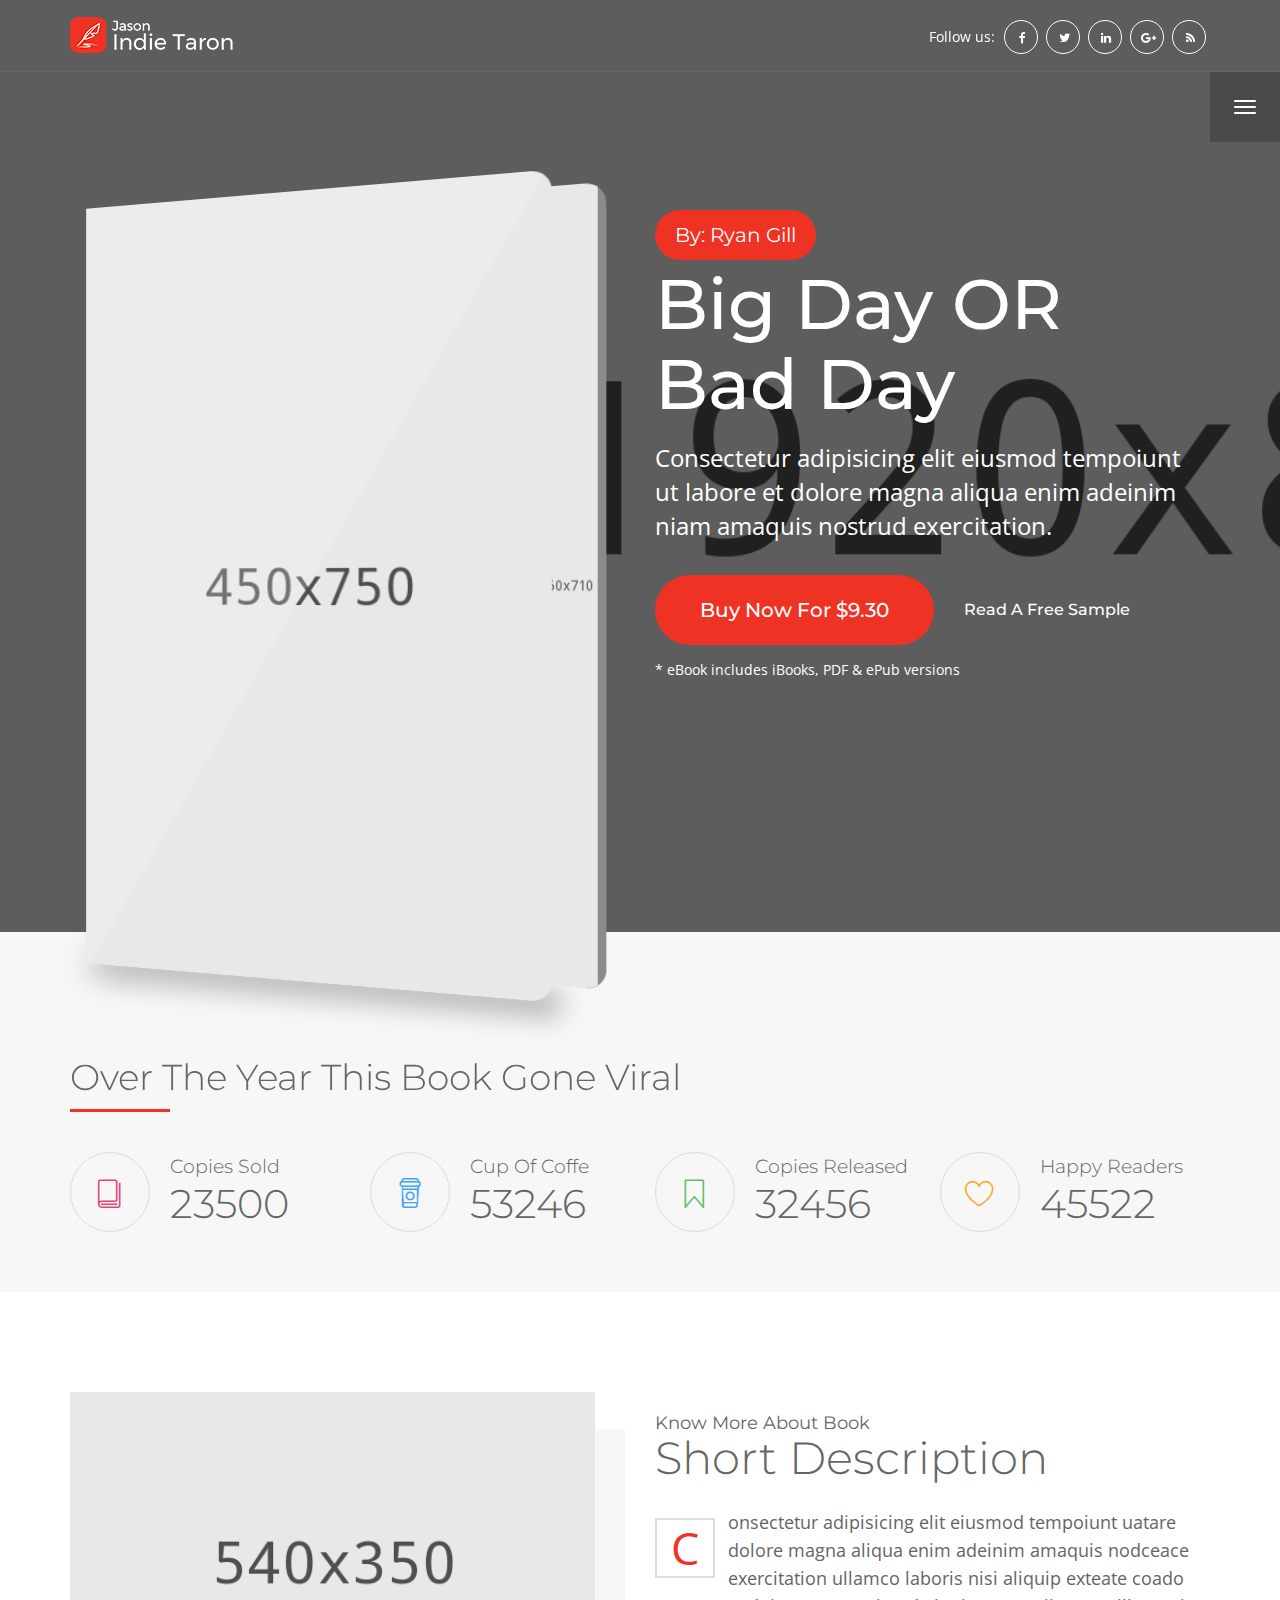
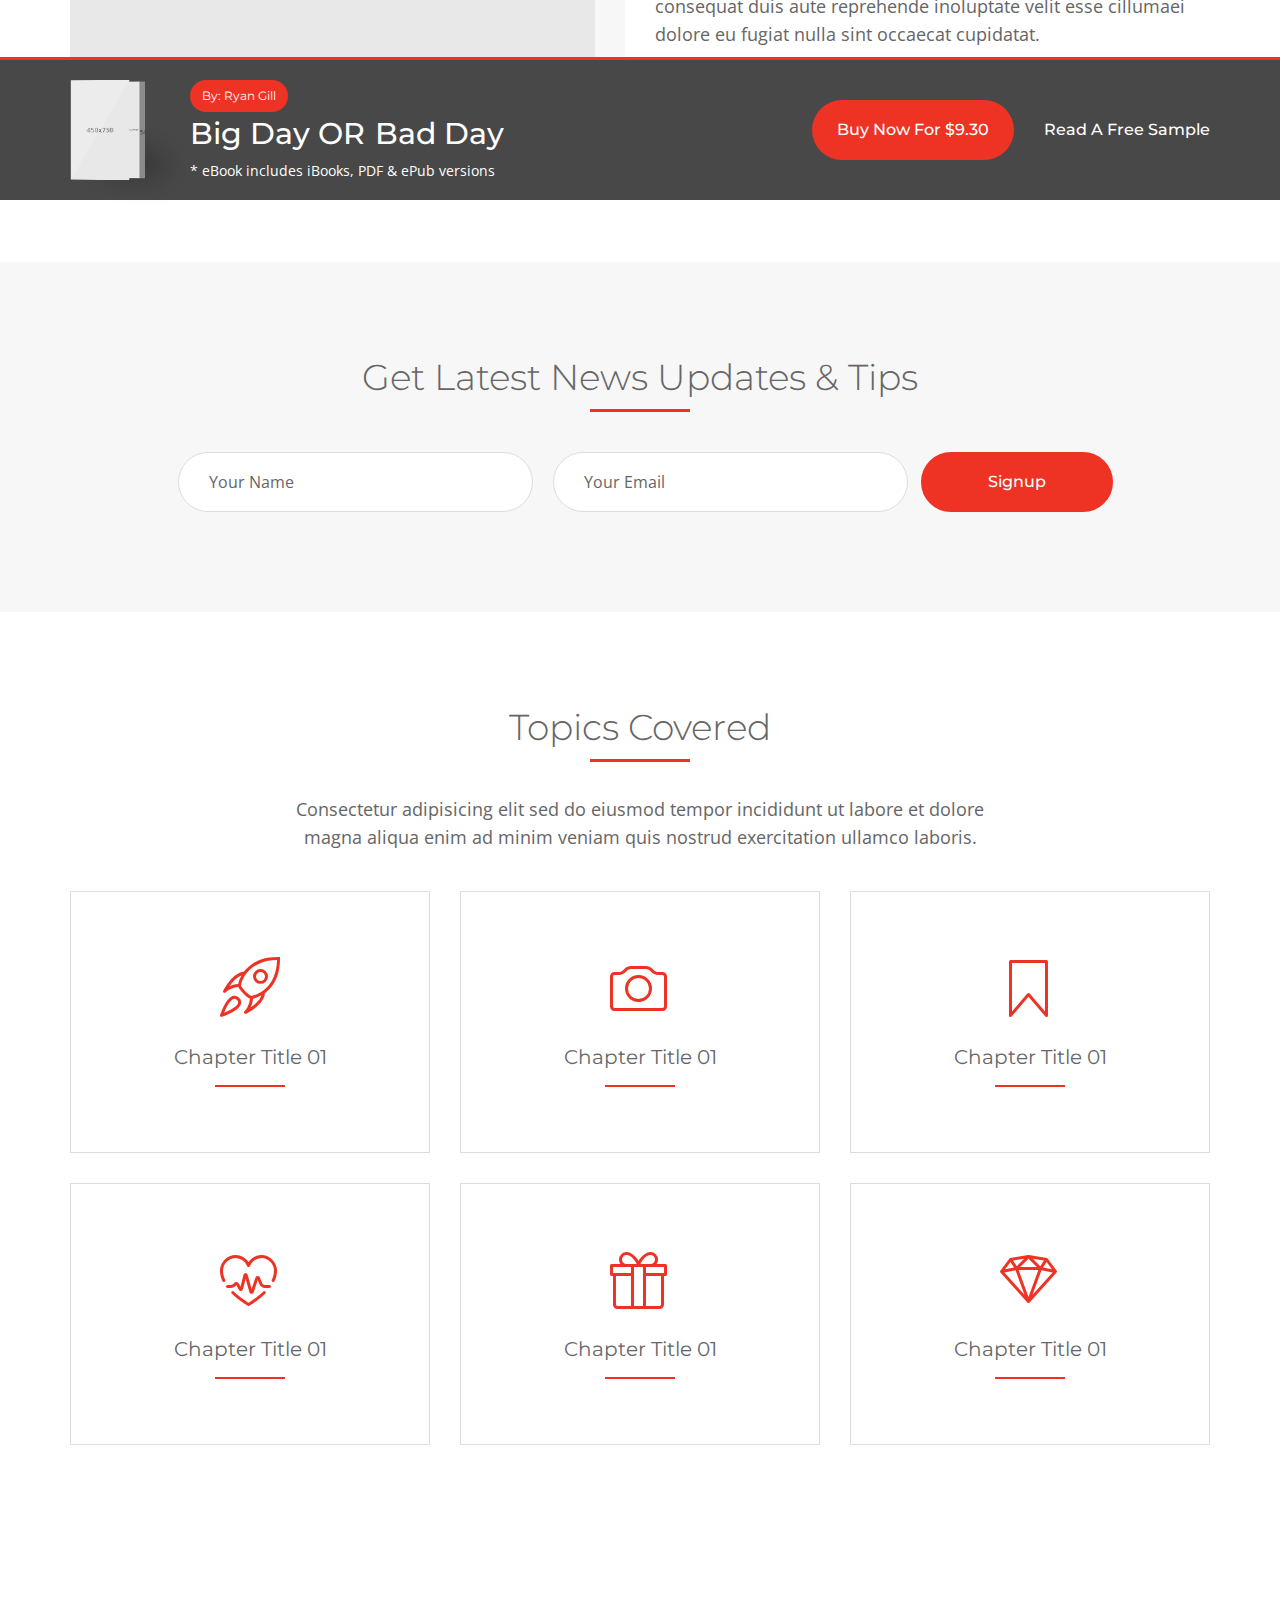
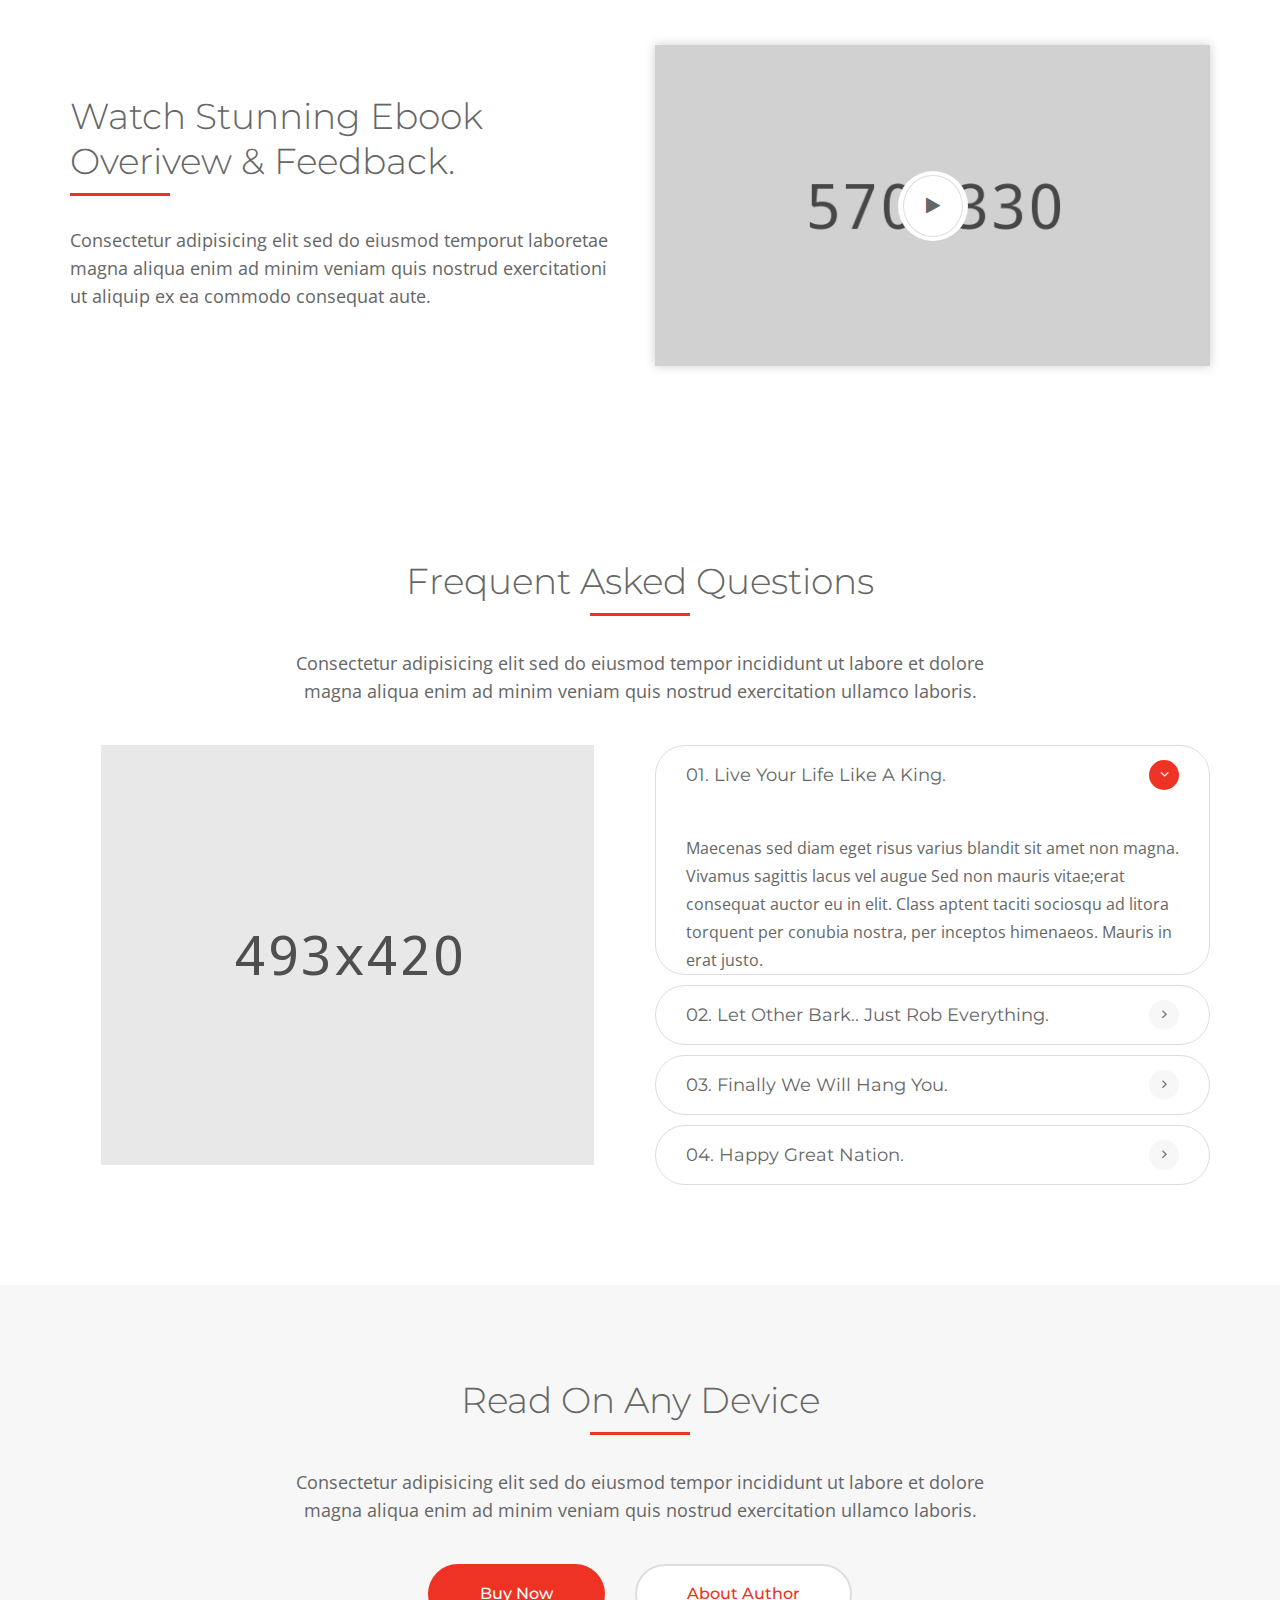
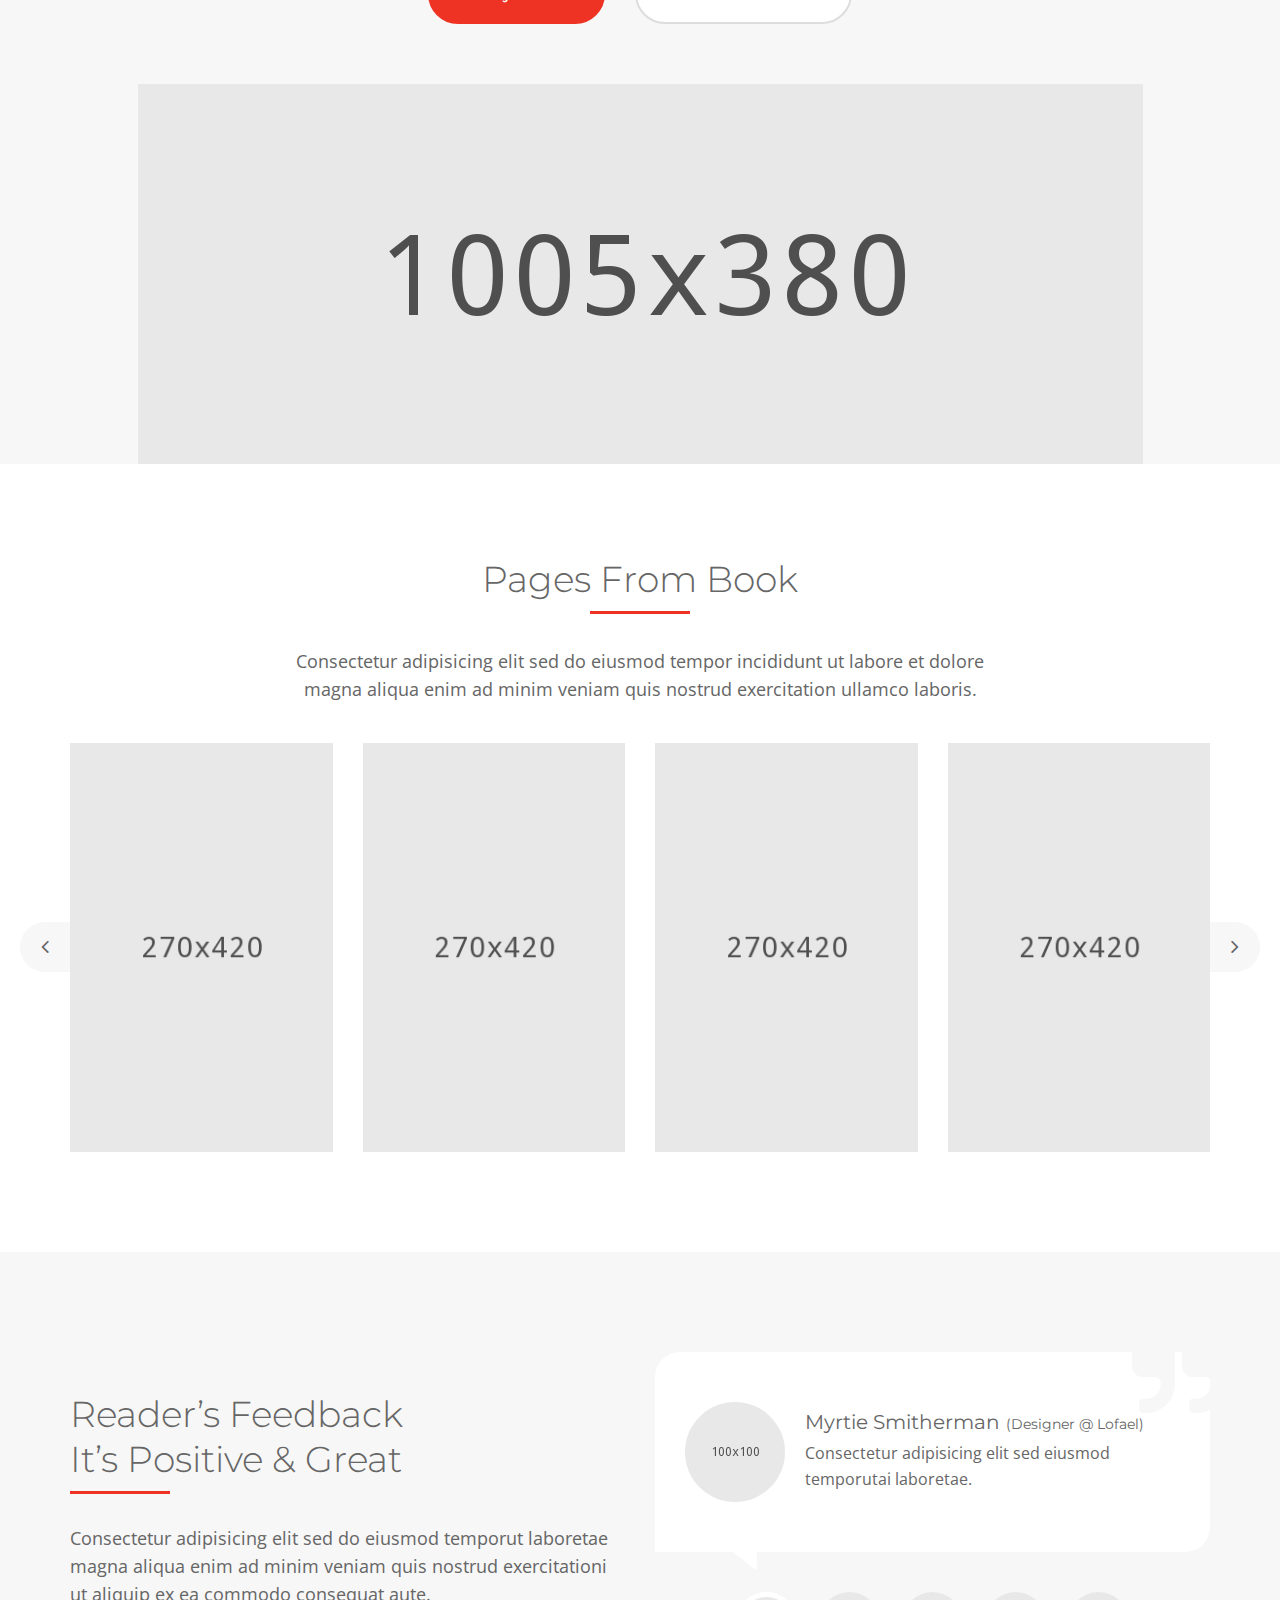
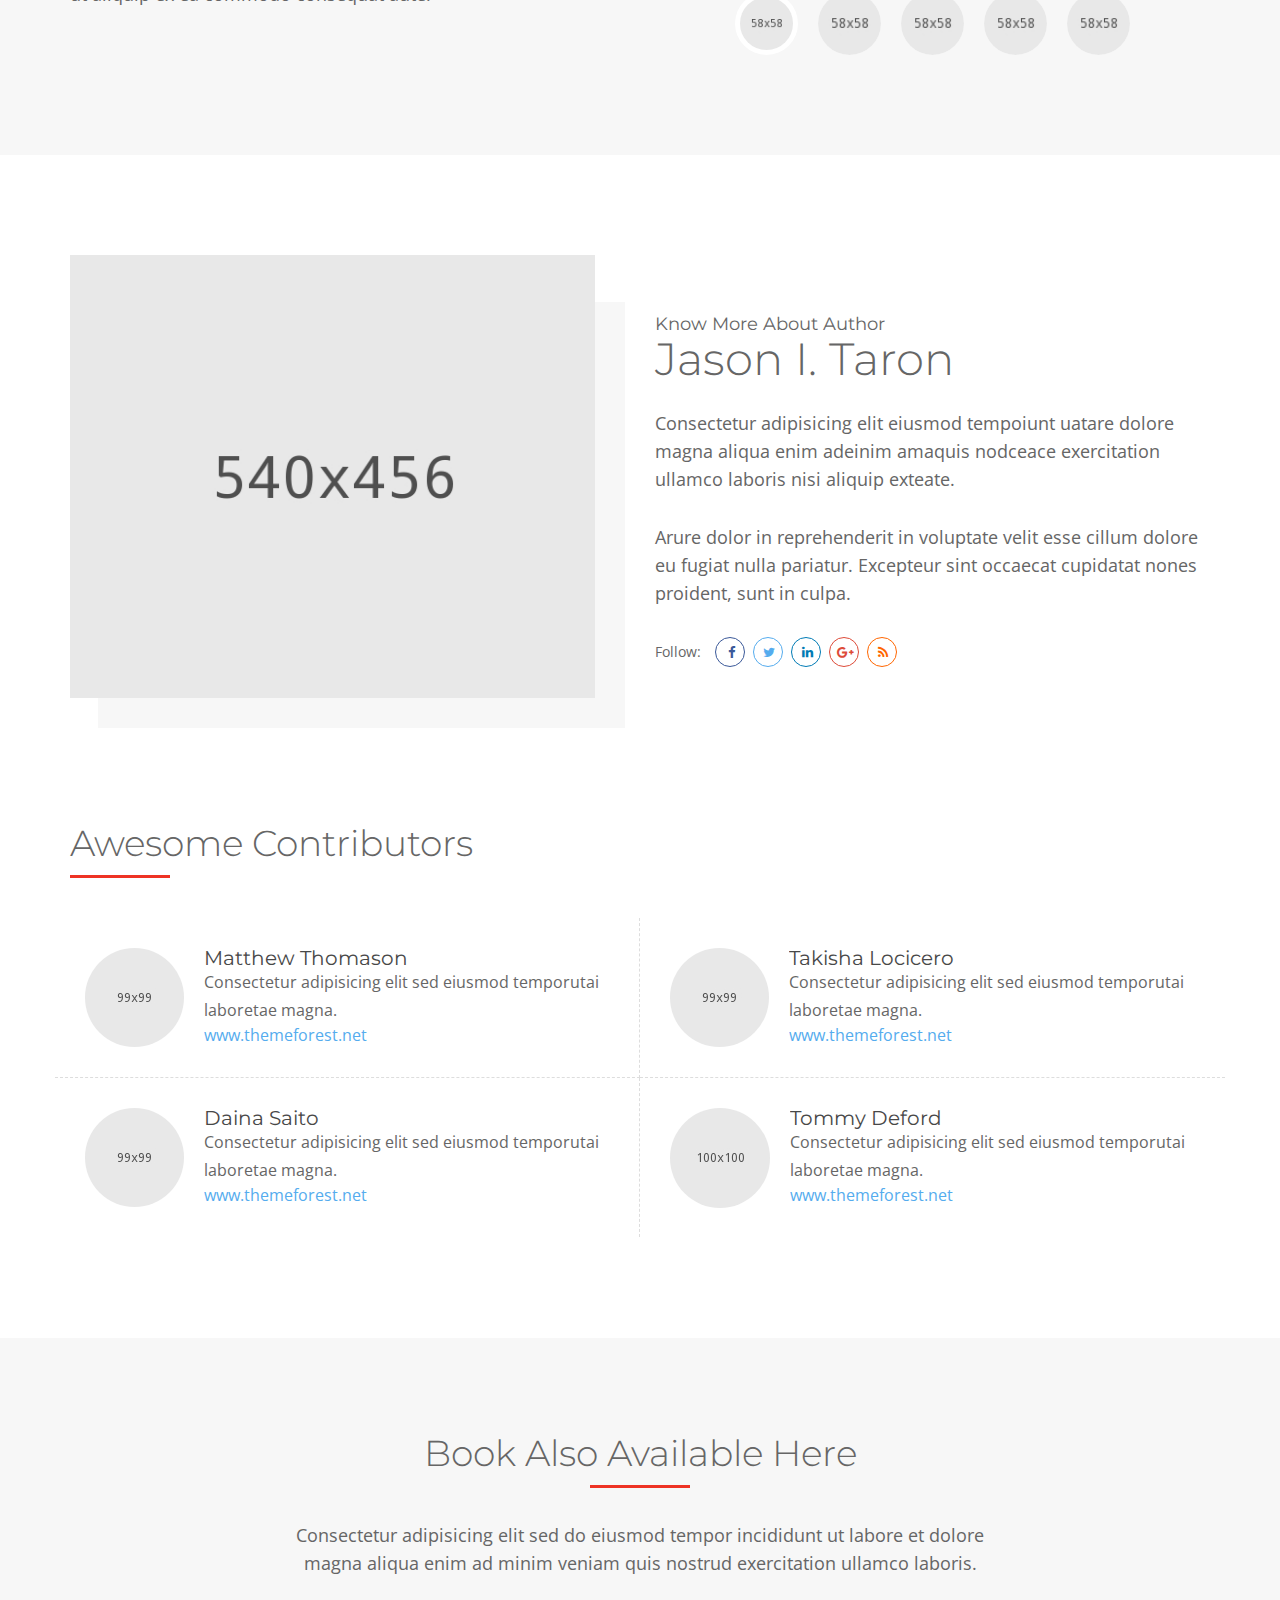
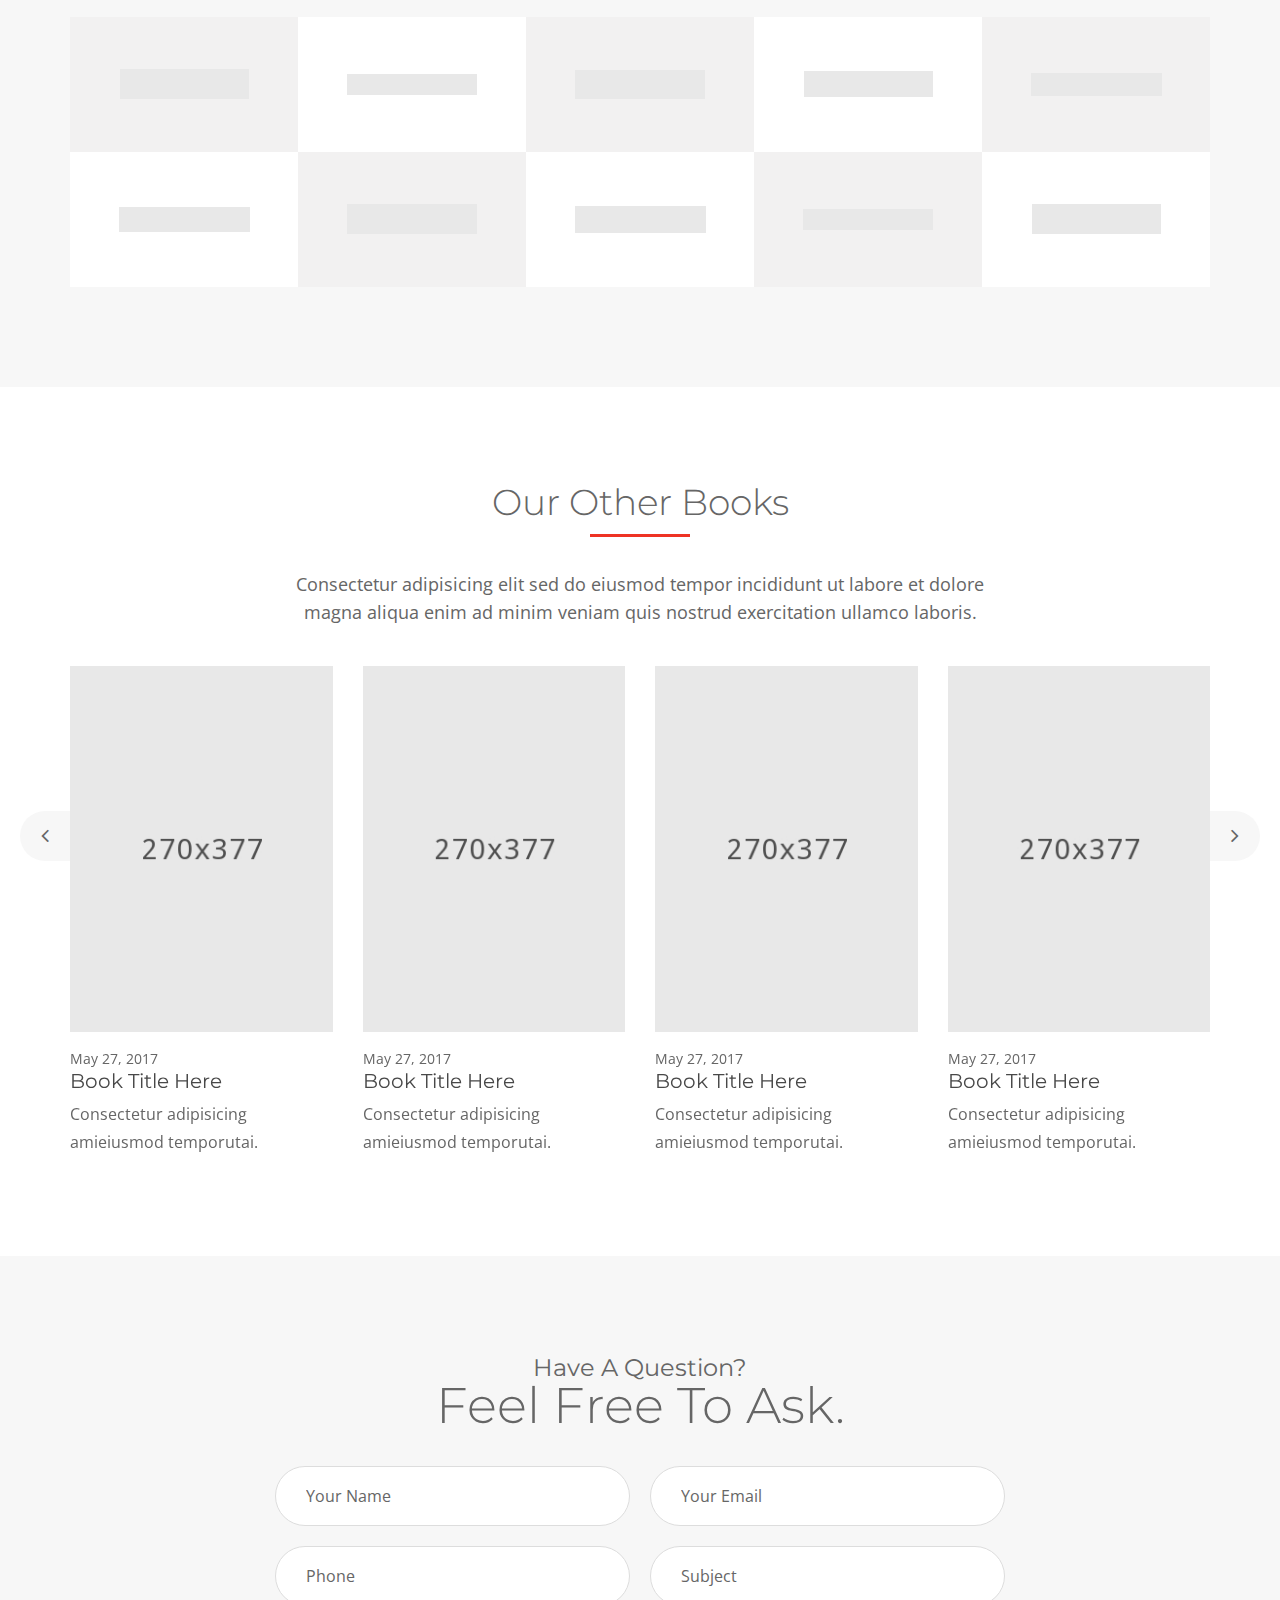
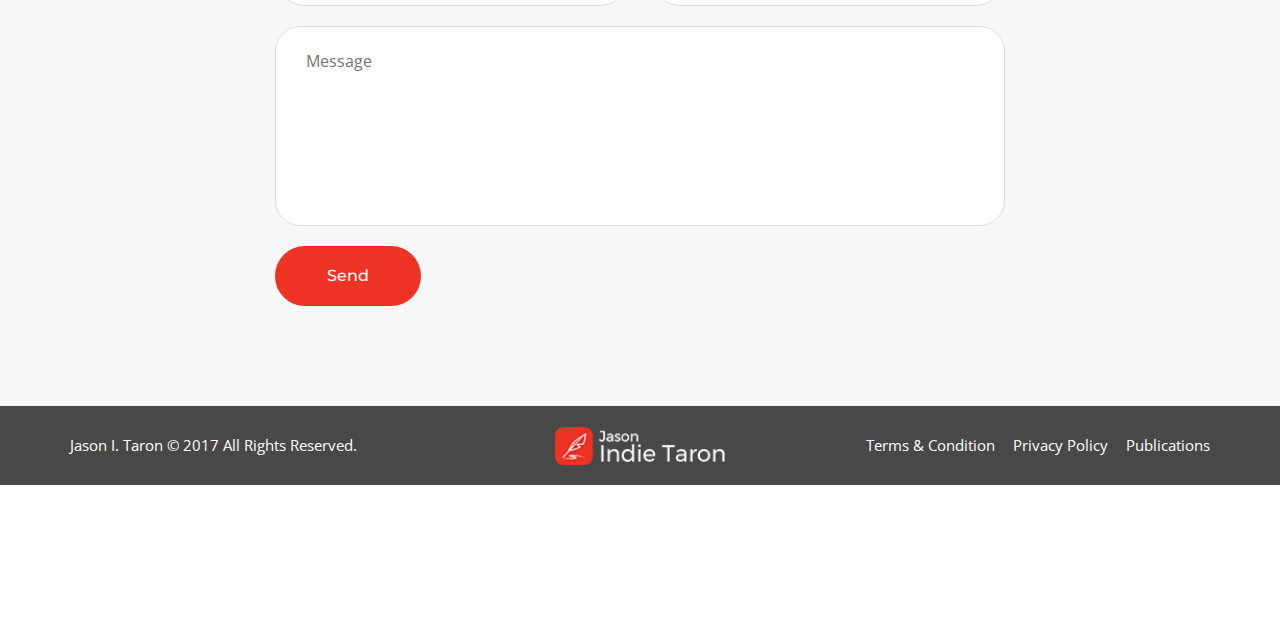
==== commit 32ae9774: "Test HTML Edit" ====
--- a/HTML/index.html
+++ b/HTML/index.html
@@ -229,7 +229,7 @@
 								</figure>
 							</div>
 							<div class="tg-bannercontent">
-								<span class="tg-bookby">By: Jason I. Taron</span>
+								<span class="tg-bookby">By: Ryan Gill</span>
 								<h1>Big Day OR<span>Bad Day</span></h1>
 								<em class="tg-inlucdebooks">* eBook includes iBooks, PDF &amp; ePub versions</em>
 							</div>
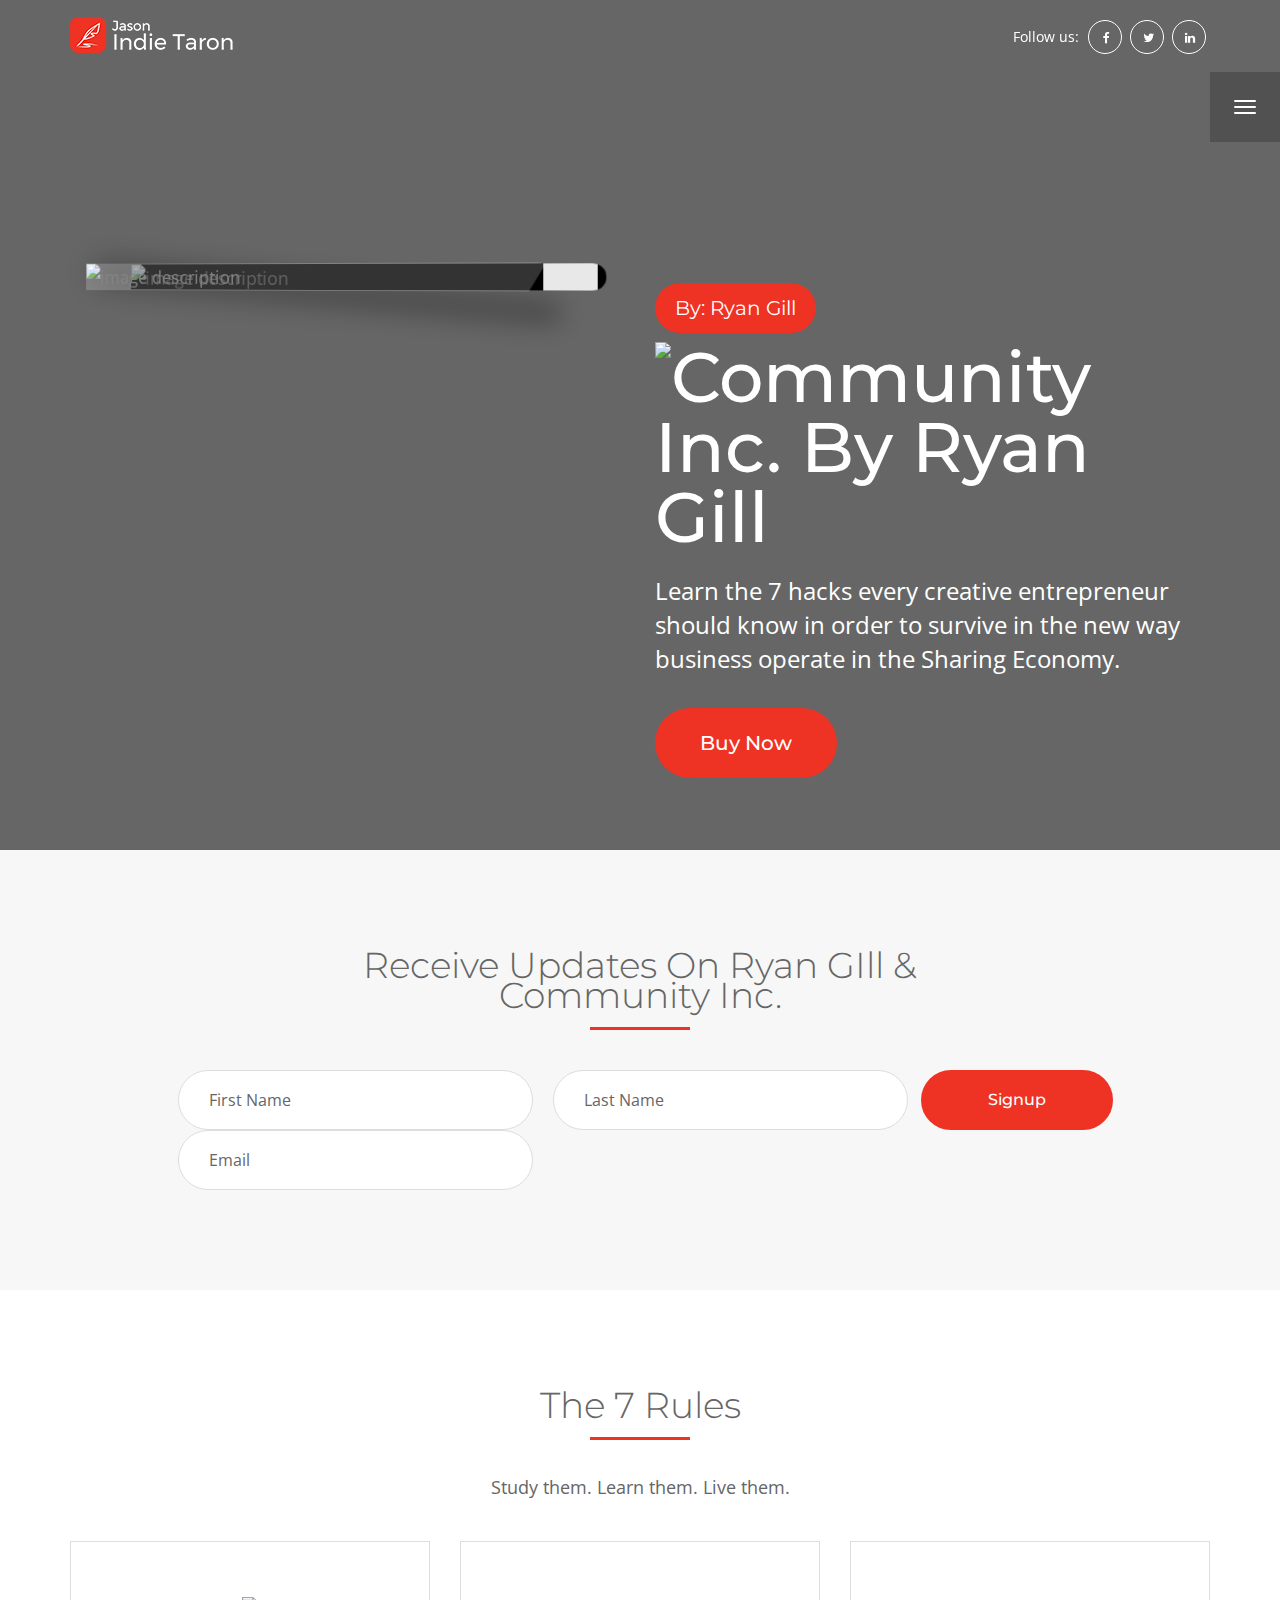
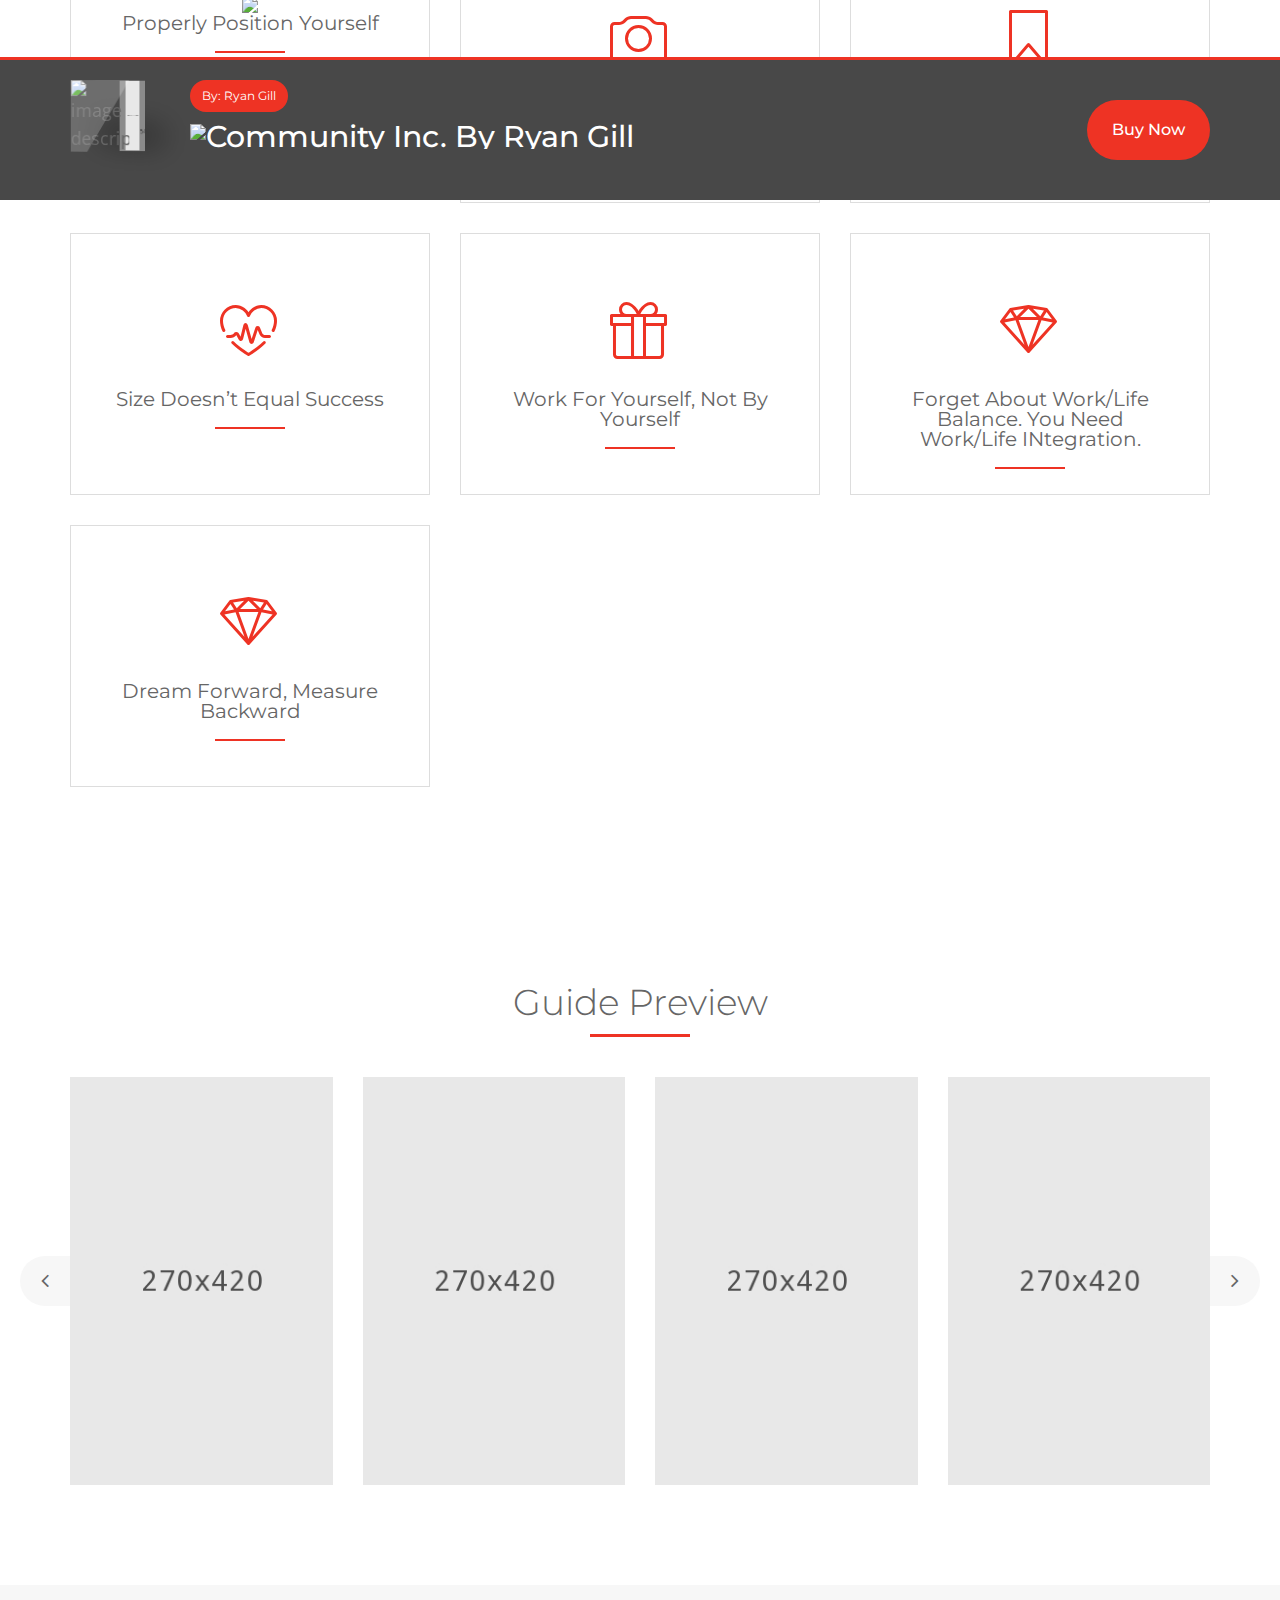
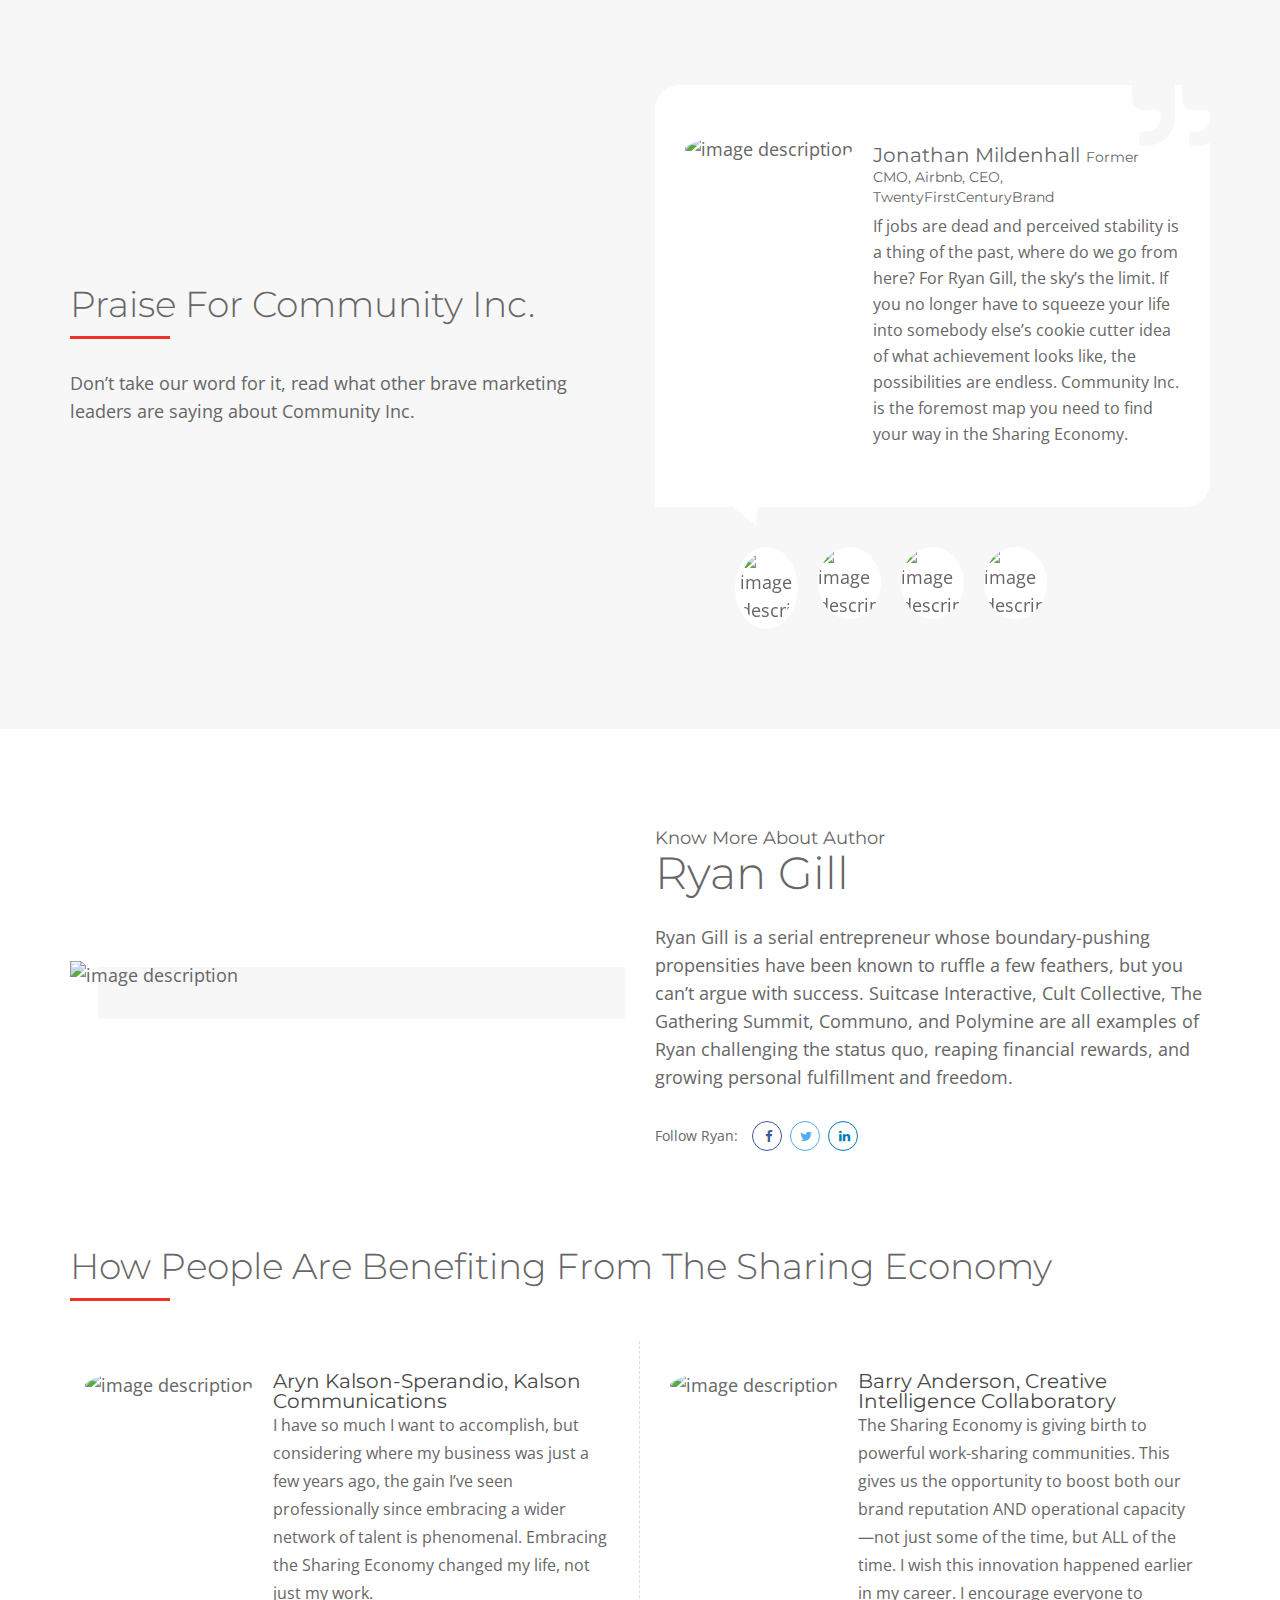
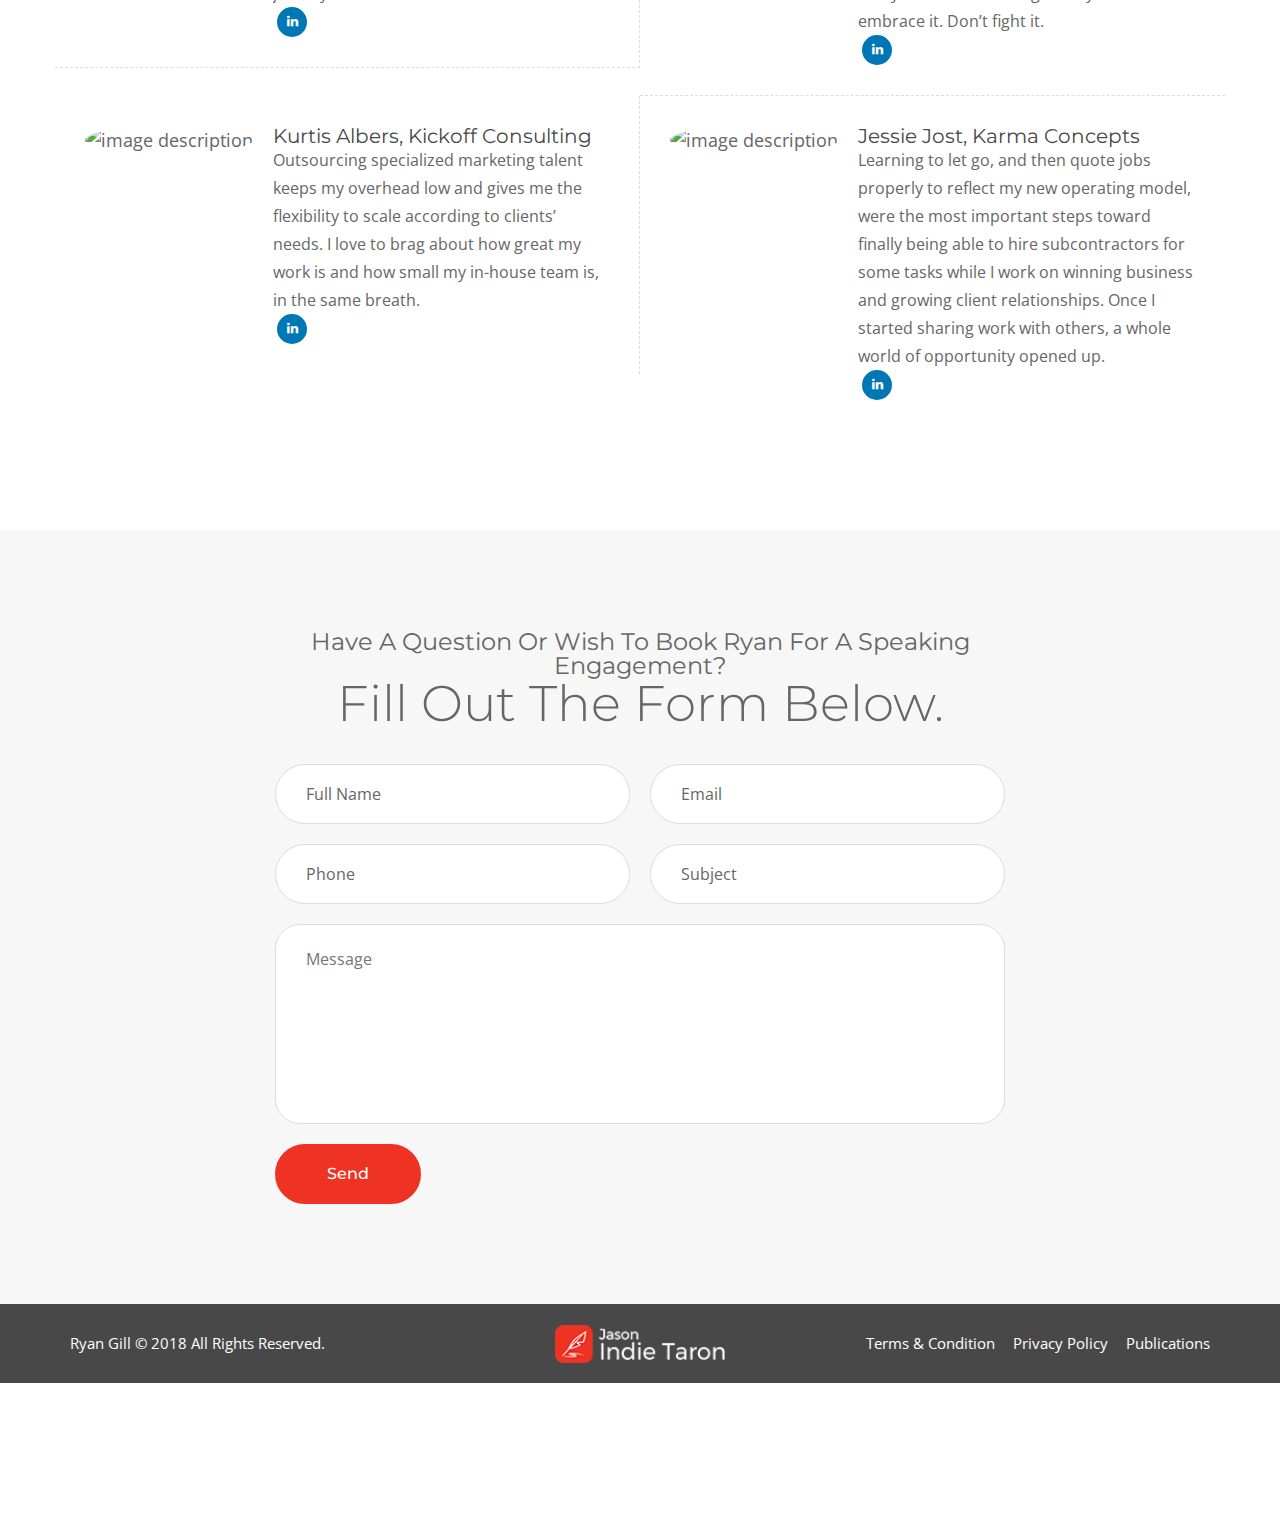
==== commit 463b741b: "Updates to  index.htm" ====
--- a/HTML/index.html
+++ b/HTML/index.html
@@ -6,7 +6,7 @@
 <head>
 	<meta charset="utf-8">
 	<meta http-equiv="X-UA-Compatible" content="IE=edge">
-	<title>BootStrap HTML5 CSS3 Theme</title>
+	<title>Community Inc. by Ryan Gill</title>
 	<meta name="description" content="">
 	<meta name="viewport" content="width=device-width, initial-scale=1">
 	<link rel="apple-touch-icon" href="apple-touch-icon.png">
@@ -43,14 +43,12 @@
 				</div>
 				<div id="tg-navigation" class="tg-navigation">
 					<ul>
-						<li><a href="#tg-body"><span>Buy Now</span></a></li>
-						<li><a href="#tg-shortdescription"><span>Short Description</span></a></li>
-						<li><a href="#tg-topics"><span>Topics Covered</span></a></li>
-						<li><a href="#tg-faqs"><span>F.A.Qs</span></a></li>
-						<li><a href="#tg-samplepages"><span>Sample Pages</span></a></li>
-						<li><a href="#tg-author"><span>About Author</span></a></li>
-						<li><a href="#tg-otherbooks"><span>Other Books</span></a></li>
-						<li><a href="#tg-contactus"><span>Contact Us</span></a></li>
+						<li><a href="#tg-topics"><span>The 7 Rules</span></a></li>
+						<li><a href="#tg-samplepages"><span>Preview</span></a></li>
+						<li><a href="#tg-reviews"><span>Reviews</span></a></li>
+						<li><a href="#tg-author"><span>About Ryan</span></a></li>
+						<li><a href="#tg-testimonials"><span>Testimonials</span></a></li>
+						<li><a href="#tg-contactus"><span>Contact</span></a></li>
 					</ul>
 				</div>
 				<div class="tg-socialcopyrights">
@@ -58,10 +56,8 @@
 						<li class="tg-facebook"><a href="javascript:void(0);"><i class="fa fa-facebook-f"></i></a></li>
 						<li class="tg-twitter"><a href="javascript:void(0);"><i class="fa fa-twitter"></i></a></li>
 						<li class="tg-linkedin"><a href="javascript:void(0);"><i class="fa fa-linkedin"></i></a></li>
-						<li class="tg-googleplus"><a href="javascript:void(0);"><i class="fa fa-google-plus"></i></a></li>
-						<li class="tg-rss"><a href="javascript:void(0);"><i class="fa fa-rss"></i></a></li>
 					</ul>
-					<p class="tg-copyrights">Jason I. Taron © 2017 All Rights Reserved.</p>
+					<p class="tg-copyrights">Ryan Gill © 2018 All Rights Reserved.</p>
 				</div>
 			</div>
 		</div>
@@ -97,11 +93,9 @@
 							<div class="tg-socialiconsarea">
 								<span>Follow us:</span>
 								<ul class="tg-socialicons">
-									<li class="tg-facebook"><a href="javascript:void(0);"><i class="fa fa-facebook"></i></a></li>
-									<li class="tg-twitter"><a href="javascript:void(0);"><i class="fa fa-twitter"></i></a></li>
-									<li class="tg-linkedin"><a href="javascript:void(0);"><i class="fa fa-linkedin"></i></a></li>
-									<li class="tg-googleplus"><a href="javascript:void(0);"><i class="fa fa-google-plus"></i></a></li>
-									<li class="tg-rss"><a href="javascript:void(0);"><i class="fa fa-rss"></i></a></li>
+									<li class="tg-facebook"><a href="https://www.facebook.com/pg/Ryan-Gill-185714798708024/" target="_blank"><i class="fa fa-facebook"></i></a></li>
+									<li class="tg-twitter"><a href="https://twitter.com/gilzky" target="_blank"><i class="fa fa-twitter"></i></a></li>
+									<li class="tg-linkedin"><a href="https://www.linkedin.com/in/ryandgill/" target="_blank"><i class="fa fa-linkedin"></i></a></li>
 								</ul>
 							</div>
 						</div>
@@ -116,7 +110,7 @@
 				Home Slider Start
 		*************************************-->
 		<div class="tg-homeslider tg-haslayout">
-			<div class="tg-bannerimg" data-vide-bg="poster: images/slider/img-01.jpg" data-vide-options="position: 0% 50%">
+			<div class="tg-bannerimg" data-vide-bg="poster: images/slider/header-background.jpg" data-vide-options="position: 0% 50%">
 				<div class="tg-bannercontentholder">
 					<div class="container">
 						<div class="row">
@@ -124,8 +118,8 @@
 								<div class="tg-postbook">
 									<figure class="tg-featureimg">
 										<div class="tg-bookimg">
-											<div class="tg-frontcover"><img src="images/slider/fronimg.jpg" alt="image description"></div>
-											<div class="tg-backcover"><img src="images/slider/backimg.jpg" alt="image description"></div>
+											<div class="tg-frontcover"><img src="images/slider/front-cover.jpg" alt="image description"></div>
+											<div class="tg-backcover"><img src="images/slider/back-cover-test.jpg" alt="image description"></div>
 										</div>
 									</figure>
 								</div>
@@ -133,15 +127,15 @@
 							<div class="col-xs-7 col-sm-6 col-md-6 col-lg-6">
 								<div class="tg-bannercontent">
 									<span class="tg-bookby">By: Ryan Gill</span>
-									<h1>Big Day OR<span>Bad Day</span></h1>
+									<h1><img src="images/slider/community-inc.png" alt="Community Inc. by Ryan Gill"></h1>
 									<div class="tg-description">
-										<p>Consectetur adipisicing elit eiusmod tempoiunt ut labore et dolore magna aliqua enim adeinim niam amaquis nostrud exercitation.</p>
+										<p>Learn the 7 hacks every creative entrepreneur should know in order to survive in the new way business operate in the Sharing Economy.</p>
 									</div>
 									<div class="tg-btnarea">
-										<a class="tg-btn tg-active" href="javascript:void(0);">Buy Now For $9.30</a>
-										<a class="tg-readsample" href="javascript:void(0);">Read A Free Sample</a>
-									</div>
-									<em class="tg-inlucdebooks">* eBook includes iBooks, PDF &amp; ePub versions</em>
+										<a class="tg-btn tg-active" href="javascript:void(0);">Buy Now</a>
+										<a class="tg-readsample" href="javascript:void(0);" style="display:none;">Read A Free Sample</a>
+									</div>
+									<em class="tg-inlucdebooks" style="display:none;">* eBook includes iBooks, PDF &amp; ePub versions</em>
 								</div>
 							</div>
 						</div>
@@ -159,7 +153,7 @@
 		<!--************************************
 				Statistics Start
 		*************************************-->
-			<div class="tg-statistics">
+			<div class="tg-statistics" style="display:none;">
 				<div class="container">
 					<div class="row">
 						<div class="col-xs-12 col-sm-12 col-md-12 col-lg-12">
@@ -223,19 +217,19 @@
 							<div class="tg-postbook">
 								<figure class="tg-featureimg">
 									<div class="tg-bookimg">
-										<div class="tg-frontcover"><img src="images/slider/fronimg.jpg" alt="image description"></div>
+										<div class="tg-frontcover"><img src="images/slider/front-cover.jpg" alt="image description"></div>
 										<div class="tg-backcover"><img src="images/slider/backimg.jpg" alt="image description"></div>
 									</div>
 								</figure>
 							</div>
 							<div class="tg-bannercontent">
 								<span class="tg-bookby">By: Ryan Gill</span>
-								<h1>Big Day OR<span>Bad Day</span></h1>
-								<em class="tg-inlucdebooks">* eBook includes iBooks, PDF &amp; ePub versions</em>
+								<h1><img src="images/slider/community-inc-sm.png" alt="Community Inc. by Ryan Gill"></h1>
+								<em class="tg-inlucdebooks" style="display:none;">* eBook includes iBooks, PDF &amp; ePub versions</em>
 							</div>
 							<div class="tg-btnarea">
-								<a class="tg-btn tg-active" href="javascript:void(0);"><span>Buy Now For $9.30</span></a>
-								<a class="tg-readsample" href="javascript:void(0);">Read A Free Sample</a>
+								<a class="tg-btn tg-active" href="javascript:void(0);"><span>Buy Now</span></a>
+								<a class="tg-readsample" href="javascript:void(0);" style="display:none;">Read A Free Sample</a>
 							</div>
 						</div>
 					</div>
@@ -247,7 +241,7 @@
 		<!--************************************
 				About Us Start
 		*************************************-->
-			<section id="tg-shortdescription" class="tg-haslayout tg-sectionspace">
+			<section id="tg-shortdescription" class="tg-haslayout tg-sectionspace" style="display:none;">
 				<div class="container">
 					<div class="row">
 						<div class="tg-aboutus">
@@ -291,20 +285,27 @@
 							<div class="col-xs-12 col-sm-12 col-md-8 col-md-push-2 col-lg-8 col-lg-push-2">
 								<div class="tg-sectionhead">
 									<div class="tg-sectiontitle">
-										<h2>Get Latest News Updates &amp; Tips</h2>
+										<h2>Receive Updates On Ryan GIll &amp; Community Inc.</h2>
 									</div>
 								</div>
 							</div>
 							<div class="col-xs-12 col-sm-12 col-md-10 col-md-push-1 col-lg-10 col-lg-push-1">
-								<form class="tg-formtheme tg-formnewsletter">
+								
+								<form action="https://Thewayworkshouldwork.us12.list-manage.com/subscribe/post" method="POST" class="tg-formtheme tg-formnewsletter">
+    							<input type="hidden" name="u" value="e8375de55b8b0169bab77022e">
+    							<input type="hidden" name="id" value="19403f562f">
+								
 									<fieldset>
 										<div class="form-group">
-											<input type="text" name="firstname" class="form-control" placeholder="Your Name">
+											<input type="text" name="MERGE1" class="form-control" placeholder="First Name">
 										</div>
 										<div class="form-group">
-											<input type="email" name="youremail" class="form-control" placeholder="Your Email">
-										</div>
-										<button type="submit" class="tg-btn tg-active">Signup</button>
+											<input type="text" name="MERGE0" class="form-control" placeholder="Last Name">
+										</div>
+										<div class="form-group">
+											<input type="email" autocapitalize="none" autocorrect="off" name="MERGE0" class="form-control" placeholder="Email">
+										</div>
+										<button type="submit" name="submit" class="tg-btn tg-active">Signup</button>
 									</fieldset>
 								</form>
 							</div>
@@ -324,26 +325,22 @@
 						<div class="col-xs-12 col-sm-12 col-md-8 col-md-push-2 col-lg-8 col-lg-push-2">
 							<div class="tg-sectionhead">
 								<div class="tg-sectiontitle">
-									<h2>Topics Covered</h2>
+									<h2>The 7 Rules</h2>
 								</div>
 								<div class="tg-description">
-									<p>Consectetur adipisicing elit sed do eiusmod tempor incididunt ut labore et dolore magna aliqua enim ad minim veniam quis nostrud exercitation ullamco laboris.</p>
+									<p>Study them. Learn them. Live them.</p>
 								</div>
 							</div>
 						</div>
 						<div class="tg-topics">
 							<div class="col-xs-12 col-sm-6 col-md-4 col-lg-4">
 								<div class="tg-topic">
-									<i class="tg-topicon icon-rocket"></i>
-									<div class="tg-topiccontent">
+									<img src="images/icons/positioning.png">
+									<div class="">
 										<div class="tg-title">
-											<h3>Chapter Title 01</h3>
-										</div>
-										<div class="tg-description">
-											<p>Consectetur adipisicing elit sed do eiusmod tempor incididunt utore et dolore magna aliqua enim ad minim.</p>
-										</div>
-									</div>
-									<i class="tg-bottomicon icon-rocket"></i>
+											<h3>Properly Position Yourself</h3>
+										</div>
+									</div>
 								</div>
 							</div>
 							<div class="col-xs-12 col-sm-6 col-md-4 col-lg-4">
@@ -351,7 +348,7 @@
 									<i class="tg-topicon icon-camera"></i>
 									<div class="tg-topiccontent">
 										<div class="tg-title">
-											<h3>Chapter Title 01</h3>
+											<h3>Scale Yourself</h3>
 										</div>
 										<div class="tg-description">
 											<p>Consectetur adipisicing elit sed do eiusmod tempor incididunt utore et dolore magna aliqua enim ad minim.</p>
@@ -365,7 +362,7 @@
 									<i class="tg-topicon icon-bookmark"></i>
 									<div class="tg-topiccontent">
 										<div class="tg-title">
-											<h3>Chapter Title 01</h3>
+											<h3>Be A Good Sharer</h3>
 										</div>
 										<div class="tg-description">
 											<p>Consectetur adipisicing elit sed do eiusmod tempor incididunt utore et dolore magna aliqua enim ad minim.</p>
@@ -379,7 +376,7 @@
 									<i class="tg-topicon icon-heart-pulse"></i>
 									<div class="tg-topiccontent">
 										<div class="tg-title">
-											<h3>Chapter Title 01</h3>
+											<h3>Size Doesn’t Equal Success</h3>
 										</div>
 										<div class="tg-description">
 											<p>Consectetur adipisicing elit sed do eiusmod tempor incididunt utore et dolore magna aliqua enim ad minim.</p>
@@ -393,7 +390,7 @@
 									<i class="tg-topicon icon-gift"></i>
 									<div class="tg-topiccontent">
 										<div class="tg-title">
-											<h3>Chapter Title 01</h3>
+											<h3>Work For Yourself, Not By Yourself</h3>
 										</div>
 										<div class="tg-description">
 											<p>Consectetur adipisicing elit sed do eiusmod tempor incididunt utore et dolore magna aliqua enim ad minim.</p>
@@ -407,7 +404,7 @@
 									<i class="tg-topicon icon-diamond"></i>
 									<div class="tg-topiccontent">
 										<div class="tg-title">
-											<h3>Chapter Title 01</h3>
+											<h3>Forget About Work/Life Balance. You Need Work/Life INtegration.</h3>
 										</div>
 										<div class="tg-description">
 											<p>Consectetur adipisicing elit sed do eiusmod tempor incididunt utore et dolore magna aliqua enim ad minim.</p>
@@ -416,6 +413,20 @@
 									<i class="tg-bottomicon icon-diamond"></i>
 								</div>
 							</div>
+							<div class="col-xs-12 col-sm-6 col-md-4 col-lg-4">
+								<div class="tg-topic">
+									<i class="tg-topicon icon-diamond"></i>
+									<div class="tg-topiccontent">
+										<div class="tg-title">
+											<h3>Dream Forward, Measure Backward</h3>
+										</div>
+										<div class="tg-description">
+											<p>Consectetur adipisicing elit sed do eiusmod tempor incididunt utore et dolore magna aliqua enim ad minim.</p>
+										</div>
+									</div>
+									<i class="tg-bottomicon icon-diamond"></i>
+								</div>
+							</div>
 						</div>
 					</div>
 				</div>
@@ -426,8 +437,8 @@
 		<!--************************************
 				Feedback Start
 		*************************************-->
-			<section class="tg-parallax" data-appear-top-offset="600" data-parallax="scroll" data-image-src="images/parallax/bgparallax-01.jpg">
-				<div class="tg-sectionspace tg-haslayout">
+			<section class="tg-parallax" data-appear-top-offset="600" data-parallax="scroll" data-image-src="images/parallax/bgparallax-01.jpg" style="display:none;">
+				<div class="tg-sectionspace tg-haslayout"style="display:none;">
 					<div class="container">
 						<div class="row">
 							<div class="tg-videooverview">
@@ -464,7 +475,7 @@
 		<!--************************************
 				F.A.Q.s Start
 		*************************************-->
-			<section id="tg-faqs" class="tg-haslayout tg-sectionspace">
+			<section id="tg-faqs" class="tg-haslayout tg-sectionspace" style="display:none;">
 				<div class="container">
 					<div class="row">
 						<div class="col-xs-12 col-sm-12 col-md-8 col-md-push-2 col-lg-8 col-lg-push-2">
@@ -529,7 +540,7 @@
 		<!--************************************
 				Read On Device Start
 		*************************************-->
-			<section class="tg-haslayout tg-bglight">
+			<section class="tg-haslayout tg-bglight" style="display:none;">
 				<div class="container">
 					<div class="row">
 						<div class="tg-readondevice">
@@ -568,9 +579,9 @@
 						<div class="col-xs-12 col-sm-12 col-md-8 col-md-push-2 col-lg-8 col-lg-push-2">
 							<div class="tg-sectionhead">
 								<div class="tg-sectiontitle">
-									<h2>Pages From Book</h2>
-								</div>
-								<div class="tg-description">
+									<h2>Guide Preview</h2>
+								</div>
+								<div class="tg-description" style="display:none;">
 									<p>Consectetur adipisicing elit sed do eiusmod tempor incididunt ut labore et dolore magna aliqua enim ad minim veniam quis nostrud exercitation ullamco laboris.</p>
 								</div>
 							</div>
@@ -625,7 +636,7 @@
 		<!--************************************
 				Testimonials Start
 		*************************************-->
-			<section class="tg-haslayout tg-sectionspace tg-bglight">
+			<section class="tg-haslayout tg-sectionspace tg-bglight" id="tg-reviews">
 				<div class="container">
 					<div class="row">
 						<div class="tg-testimonials">
@@ -633,11 +644,11 @@
 								<div class="tg-overviewshortcode tg-textshortcode">
 									<div class="tg-sectionhead tg-textalignleft">
 										<div class="tg-sectiontitle">
-											<h2>Reader’s Feedback<span>It’s Positive &amp; Great</span></h2>
+											<h2>Praise For Community Inc.</h2>
 										</div>
 									</div>
 									<div class="tg-description">
-										<p>Consectetur adipisicing elit sed do eiusmod temporut laboretae magna aliqua enim ad minim veniam quis nostrud exercitationi ut aliquip ex ea commodo consequat aute.</p>
+										<p>Don’t take our word for it, read what other brave marketing leaders are saying about Community Inc.</p>
 									</div>
 								</div>
 							</div>
@@ -646,95 +657,56 @@
 									<div class="item tg-testimonial">
 										<div class="tg-testimonialcontent">
 											<i class="fa fa-quote-right"></i>
-											<figure><img src="images/testimonial/img-01.jpg" alt="image description"></figure>
+											<figure><img src="images/testimonial/jonathan-mildenhall.png" alt="image description"></figure>
 											<div class="tg-clientfeedback">
-												<h3>Myrtie Smitherman<span>(Designer @ Lofael)</span></h3>
-												<div class="tg-description"><p>Consectetur adipisicing elit sed eiusmod temporutai laboretae.</p></div>
+												<h3>Jonathan Mildenhall<span>Former CMO, Airbnb, CEO, TwentyFirstCenturyBrand</span></h3>
+												<div class="tg-description"><p>If jobs are dead and perceived stability is a thing of the past, where do we go from here? For Ryan Gill, the sky’s the limit. If you no longer have to squeeze your life into somebody else’s cookie cutter idea of what achievement looks like, the possibilities are endless. Community Inc. is the foremost map you need to find your way in the Sharing Economy.</p></div>
 											</div>
 										</div>
 									</div>
 									<div class="item tg-testimonial">
 										<div class="tg-testimonialcontent">
 											<i class="fa fa-quote-right"></i>
-											<figure><img src="images/testimonial/img-02.jpg" alt="image description"></figure>
+											<figure><img src="images/testimonial/chris-gokiert.png" alt="image description"></figure>
 											<div class="tg-clientfeedback">
-												<h3>Myrtie Smitherman<span>(Designer @ Lofael)</span></h3>
-												<div class="tg-description"><p>Consectetur adipisicing elit sed eiusmod temporutai laboretae.</p></div>
+												<h3>Chris Gokiert<span>President, Critical Mass</span></h3>
+												<div class="tg-description"><p>This isn’t just for solopreneurs. As an agency man myself, I’ve been waiting for the Sharing Economy to gain traction for twenty years. It’s here. It’s now. Hack the hell out of it and take advantage of this new world order.</p></div>
 											</div>
 										</div>
 									</div>
 									<div class="item tg-testimonial">
 										<div class="tg-testimonialcontent">
 											<i class="fa fa-quote-right"></i>
-											<figure><img src="images/testimonial/img-03.jpg" alt="image description"></figure>
+											<figure><img src="images/testimonial/pam-moore.png" alt="image description"></figure>
 											<div class="tg-clientfeedback">
-												<h3>Myrtie Smitherman<span>(Designer @ Lofael)</span></h3>
-												<div class="tg-description"><p>Consectetur adipisicing elit sed eiusmod temporutai laboretae.</p></div>
+												<h3>Pam Moore<span>CEO &amp; Founder, Marketing Nutz</span></h3>
+												<div class="tg-description"><p>Community Inc. is the practical bridge that teaches solopreneurs and agency owners alike how to connect with their broader communities of like-minded professionals.</p></div>
 											</div>
 										</div>
 									</div>
 									<div class="item tg-testimonial">
 										<div class="tg-testimonialcontent">
 											<i class="fa fa-quote-right"></i>
-											<figure><img src="images/testimonial/img-04.jpg" alt="image description"></figure>
+											<figure><img src="images/testimonial/jeanne-bliss.png" alt="image description"></figure>
 											<div class="tg-clientfeedback">
-												<h3>Myrtie Smitherman<span>(Designer @ Lofael)</span></h3>
-												<div class="tg-description"><p>Consectetur adipisicing elit sed eiusmod temporutai laboretae.</p></div>
-											</div>
-										</div>
-									</div>
-									<div class="item tg-testimonial">
-										<div class="tg-testimonialcontent">
-											<i class="fa fa-quote-right"></i>
-											<figure><img src="images/testimonial/img-05.jpg" alt="image description"></figure>
-											<div class="tg-clientfeedback">
-												<h3>Myrtie Smitherman<span>(Designer @ Lofael)</span></h3>
-												<div class="tg-description"><p>Consectetur adipisicing elit sed eiusmod temporutai laboretae.</p></div>
-											</div>
-										</div>
-									</div>
-									<div class="item tg-testimonial">
-										<div class="tg-testimonialcontent">
-											<i class="fa fa-quote-right"></i>
-											<figure><img src="images/testimonial/img-01.jpg" alt="image description"></figure>
-											<div class="tg-clientfeedback">
-												<h3>Myrtie Smitherman<span>(Designer @ Lofael)</span></h3>
-												<div class="tg-description"><p>Consectetur adipisicing elit sed eiusmod temporutai laboretae.</p></div>
-											</div>
-										</div>
-									</div>
-									<div class="item tg-testimonial">
-										<div class="tg-testimonialcontent">
-											<i class="fa fa-quote-right"></i>
-											<figure><img src="images/testimonial/img-02.jpg" alt="image description"></figure>
-											<div class="tg-clientfeedback">
-												<h3>Myrtie Smitherman<span>(Designer @ Lofael)</span></h3>
-												<div class="tg-description"><p>Consectetur adipisicing elit sed eiusmod temporutai laboretae.</p></div>
+												<h3>Jeanne Bliss<span>Best Selling Author, Chief Customer Officer 2.0 and I Love You More Than My Dog </span></h3>
+												<div class="tg-description"><p>The great paradox of the digital age is that the more connected we are, the less engaged we can feel. Ryan Gill is keenly aware of the struggles creative professionals face and shares 7 brilliant hacks you can adopt today to make the most of the new Sharing Economy.</p></div>
 											</div>
 										</div>
 									</div>
 								</div>
 								<div id="tg-testimonialsthumbslider" class="tg-testimonialsthumbslider tg-thumbs owl-carousel">
 									<div class="item tg-thumb">
-										<figure><img src="images/testimonial/thumb/img-01.jpg" alt="image description"></figure>
+										<figure><img src="images/testimonial/thumb/jonathan-mildenhall-thumb.png" alt="image description"></figure>
 									</div>
 									<div class="item tg-thumb">
-										<figure><img src="images/testimonial/thumb/img-02.jpg" alt="image description"></figure>
+										<figure><img src="images/testimonial/thumb/chris-gokiert-thumb.png" alt="image description"></figure>
 									</div>
 									<div class="item tg-thumb">
-										<figure><img src="images/testimonial/thumb/img-03.jpg" alt="image description"></figure>
+										<figure><img src="images/testimonial/thumb/pam-moore-thumb.png" alt="image description"></figure>
 									</div>
 									<div class="item tg-thumb">
-										<figure><img src="images/testimonial/thumb/img-04.jpg" alt="image description"></figure>
-									</div>
-									<div class="item tg-thumb">
-										<figure><img src="images/testimonial/thumb/img-05.jpg" alt="image description"></figure>
-									</div>
-									<div class="item tg-thumb">
-										<figure><img src="images/testimonial/thumb/img-01.jpg" alt="image description"></figure>
-									</div>
-									<div class="item tg-thumb">
-										<figure><img src="images/testimonial/thumb/img-02.jpg" alt="image description"></figure>
+										<figure><img src="images/testimonial/thumb/jeanne-bliss-thumb.png" alt="image description"></figure>
 									</div>
 								</div>
 							</div>
@@ -754,7 +726,7 @@
 						<div class="tg-aboutauthor">
 							<div class="col-xs-12 col-sm-12 col-md-6 col-lg-6">
 								<figure class="tg-authorimg tg-imgshadow">
-									<img src="images/authors/authorimg.jpg" alt="image description">
+									<img src="images/authors/ryan-gill.jpg" alt="image description">
 								</figure>
 							</div>
 							<div class="col-xs-12 col-sm-12 col-md-6 col-lg-6">
@@ -762,30 +734,27 @@
 									<div class="tg-sectionhead tg-sectionheadvtwo tg-textalignleft">
 										<div class="tg-sectiontitle">
 											<span>Know More About Author</span>
-											<h2>Jason I. Taron</h2>
+											<h2>Ryan Gill</h2>
 										</div>
 									</div>
 									<div class="tg-description">
-										<p>Consectetur adipisicing elit eiusmod tempoiunt uatare dolore magna aliqua enim adeinim amaquis nodceace exercitation ullamco laboris nisi aliquip exteate.</p>
-										<p>Arure dolor in reprehenderit in voluptate velit esse cillum dolore eu fugiat nulla pariatur. Excepteur sint occaecat cupidatat nones proident, sunt in culpa.</p>
+										<p>Ryan Gill is a serial entrepreneur whose boundary-pushing propensities have been known to ruffle a few feathers, but you can’t argue with success. Suitcase Interactive, Cult Collective, The Gathering Summit, Communo, and Polymine are all examples of Ryan challenging the status quo, reaping financial rewards, and growing personal fulfillment and freedom.</p>
 									</div>
 									<div class="tg-followauthor">
-										<span>Follow:</span>
+										<span>Follow Ryan:</span>
 										<ul class="tg-socialicons">
-											<li class="tg-facebook"><a href="javascript:void(0);"><i class="fa fa-facebook"></i></a></li>
-											<li class="tg-twitter"><a href="javascript:void(0);"><i class="fa fa-twitter"></i></a></li>
-											<li class="tg-linkedin"><a href="javascript:void(0);"><i class="fa fa-linkedin"></i></a></li>
-											<li class="tg-googleplus"><a href="javascript:void(0);"><i class="fa fa-google-plus"></i></a></li>
-											<li class="tg-rss"><a href="javascript:void(0);"><i class="fa fa-rss"></i></a></li>
+											<li class="tg-facebook"><a href="https://www.facebook.com/rgilzky/" target="_blank"><i class="fa fa-facebook"></i></a></li>
+											<li class="tg-twitter"><a href="https://twitter.com/gilzky" target="_blank"><i class="fa fa-twitter"></i></a></li>
+											<li class="tg-linkedin"><a href="https://www.linkedin.com/in/ryandgill/" target="_blank"><i class="fa fa-linkedin"></i></a></li>
 										</ul>
 									</div>
 								</div>
 							</div>
 						</div>
-						<div class="col-xs-12 col-sm-12 col-md-12 col-lg-12">
+						<div class="col-xs-12 col-sm-12 col-md-12 col-lg-12" id="tg-testimonials">
 							<div class="tg-sectionhead tg-textalignleft">
 								<div class="tg-sectiontitle">
-									<h2>Awesome Contributors</h2>
+									<h2>How People Are Benefiting From The Sharing Economy</h2>
 								</div>
 							</div>
 						</div>
@@ -793,14 +762,17 @@
 							<div class="tg-contributorholder">
 								<div class="tg-contributor">
 									<figure>
-										<img src="images/authors/img-01.jpg" alt="image description">
+										<img src="images/authors/aryn-kalson-sperandio.png" alt="image description">
 									</figure>
 									<div class="tg-content">
 										<div class="tg-contributorname">
-											<h2><a href="javascript:void(0);">Matthew Thomason</a></h2>
-										</div>
-										<div class="tg-description">
-											<p>Consectetur adipisicing elit sed eiusmod temporutai laboretae magna.<a href="javascript:void(0);">www.themeforest.net</a></p>
+											<h2><a href="javascript:void(0);">Aryn Kalson-Sperandio, Kalson Communications</a></h2>
+										</div>
+										<div class="tg-description">
+											<p>I have so much I want to accomplish, but considering where my business was just a few years ago, the gain I’ve seen professionally since embracing a wider network of talent is phenomenal. Embracing the Sharing Economy changed my life, not just my work.</p>
+											<ul class="tg-socialicons">
+												<li class="tg-linkedin"><a href="https://www.linkedin.com/in/arynkalsonsperandio/" target="_blank"><i class="fa fa-linkedin"></i></a></li>
+											</ul>	
 										</div>
 									</div>
 								</div>
@@ -808,14 +780,17 @@
 							<div class="tg-contributorholder">
 								<div class="tg-contributor">
 									<figure>
-										<img src="images/authors/img-02.jpg" alt="image description">
+										<img src="images/authors/barry-anderson.png" alt="image description">
 									</figure>
 									<div class="tg-content">
 										<div class="tg-contributorname">
-											<h2><a href="javascript:void(0);">Takisha Locicero</a></h2>
-										</div>
-										<div class="tg-description">
-											<p>Consectetur adipisicing elit sed eiusmod temporutai laboretae magna.<a href="javascript:void(0);">www.themeforest.net</a></p>
+											<h2><a href="javascript:void(0);">Barry Anderson, Creative Intelligence Collaboratory</a></h2>
+										</div>
+										<div class="tg-description">
+											<p>The Sharing Economy is giving birth to powerful work-sharing communities. This gives us the opportunity to boost both our brand reputation AND operational capacity—not just some of the time, but ALL of the time. I wish this innovation happened earlier in my career. I encourage everyone to embrace it. Don’t fight it.</p>
+											<ul class="tg-socialicons">
+												<li class="tg-linkedin"><a href="https://www.linkedin.com/in/barry-anderson-4092764/" target="_blank"><i class="fa fa-linkedin"></i></a></li>
+											</ul>
 										</div>
 									</div>
 								</div>
@@ -823,14 +798,17 @@
 							<div class="tg-contributorholder">
 								<div class="tg-contributor">
 									<figure>
-										<img src="images/authors/img-03.jpg" alt="image description">
+										<img src="images/authors/kurtis-albers.png" alt="image description">
 									</figure>
 									<div class="tg-content">
 										<div class="tg-contributorname">
-											<h2><a href="javascript:void(0);">Daina Saito</a></h2>
-										</div>
-										<div class="tg-description">
-											<p>Consectetur adipisicing elit sed eiusmod temporutai laboretae magna.<a href="javascript:void(0);">www.themeforest.net</a></p>
+											<h2><a href="javascript:void(0);">Kurtis Albers, Kickoff Consulting</a></h2>
+										</div>
+										<div class="tg-description">
+											<p>Outsourcing specialized marketing talent  keeps my overhead low and gives me the flexibility to scale according to clients’ needs. I love to brag about how great my work is and how small my in-house team is, in the same breath.</p>
+											<ul class="tg-socialicons">
+												<li class="tg-linkedin"><a href="https://www.linkedin.com/in/kurtisalbers/" target="_blank"><i class="fa fa-linkedin"></i></a></li>
+											</ul>
 										</div>
 									</div>
 								</div>
@@ -838,14 +816,17 @@
 							<div class="tg-contributorholder">
 								<div class="tg-contributor">
 									<figure>
-										<img src="images/authors/img-04.jpg" alt="image description">
+										<img src="images/authors/jesse-jost.png" alt="image description">
 									</figure>
 									<div class="tg-content">
 										<div class="tg-contributorname">
-											<h2><a href="javascript:void(0);">Tommy Deford</a></h2>
-										</div>
-										<div class="tg-description">
-											<p>Consectetur adipisicing elit sed eiusmod temporutai laboretae magna.<a href="javascript:void(0);">www.themeforest.net</a></p>
+											<h2><a href="javascript:void(0);">Jessie Jost, Karma Concepts</a></h2>
+										</div>
+										<div class="tg-description">
+											<p>Learning to let go, and then quote jobs properly to reflect my new operating model, were the most important steps toward finally being able to hire subcontractors for some tasks while I work on winning business and growing client relationships. Once I started sharing work with others, a whole world of opportunity opened up.</p>
+											<ul class="tg-socialicons">
+												<li class="tg-linkedin"><a href="https://www.linkedin.com/in/jessekiah-jost-73541331/" target="_blank"><i class="fa fa-linkedin"></i></a></li>
+											</ul>
 										</div>
 									</div>
 								</div>
@@ -860,7 +841,7 @@
 		<!--************************************
 				Brands Start
 		*************************************-->
-			<section class="tg-haslayout tg-sectionspace tg-bglight">
+			<section class="tg-haslayout tg-sectionspace tg-bglight" style="display:none;">
 				<div class="container">
 					<div class="row">
 						<div class="col-xs-12 col-sm-12 col-md-8 col-md-push-2 col-lg-8 col-lg-push-2">
@@ -956,7 +937,7 @@
 		<!--************************************
 				Our Other Books Start
 		*************************************-->
-			<section id="tg-otherbooks" class="tg-haslayout tg-sectionspace">
+			<section id="tg-otherbooks" class="tg-haslayout tg-sectionspace" style="display:none;">
 				<div class="container">
 					<div class="row">
 						<div class="col-xs-12 col-sm-12 col-md-8 col-md-push-2 col-lg-8 col-lg-push-2">
@@ -1060,19 +1041,19 @@
 						<div class="col-xs-12 col-sm-12 col-md-8 col-md-push-2 col-lg-8 col-lg-push-2">
 							<div class="tg-sectionhead tg-sectionheadvthree">
 								<div class="tg-sectiontitle">
-									<span>Have A Question?</span>
-									<h2>Feel Free To Ask.</h2>
+									<span>Have A Question Or Wish To Book Ryan For A Speaking Engagement?</span>
+									<h2>Fill Out The Form Below.</h2>
 								</div>
 							</div>
 						</div>
 						<div class="col-xs-12 col-sm-12 col-md-8 col-md-push-2 col-lg-8 col-lg-push-2">
-							<form class="tg-formtheme tg-formcontactus">
+							<form class="tg-formtheme tg-formcontactus" action="mailto:Heidi@cultideas.com">
 								<fieldset>
 									<div class="form-group">
-										<input type="text" name="yourname" class="form-control" placeholder="Your Name">
+										<input type="text" name="yourname" class="form-control" placeholder="Full Name">
 									</div>
 									<div class="form-group">
-										<input type="email" name="youremail" class="form-control" placeholder="Your Email">
+										<input type="email" name="youremail" class="form-control" placeholder="Email">
 									</div>
 									<div class="form-group">
 										<input type="text" name="phone" class="form-control" placeholder="Phone">
@@ -1113,7 +1094,7 @@
 								<li><a href="javascript:void(0);">Publications</a></li>
 							</ul>
 						</nav>
-						<p class="tg-copyrights">Jason I. Taron © 2017 All Rights Reserved.</p>
+						<p class="tg-copyrights">Ryan Gill © 2018 All Rights Reserved.</p>
 						<strong class="tg-logo"><a href="index.html"><img src="images/logo.png" alt="company logo here"></a></strong>
 					</div>
 				</div>
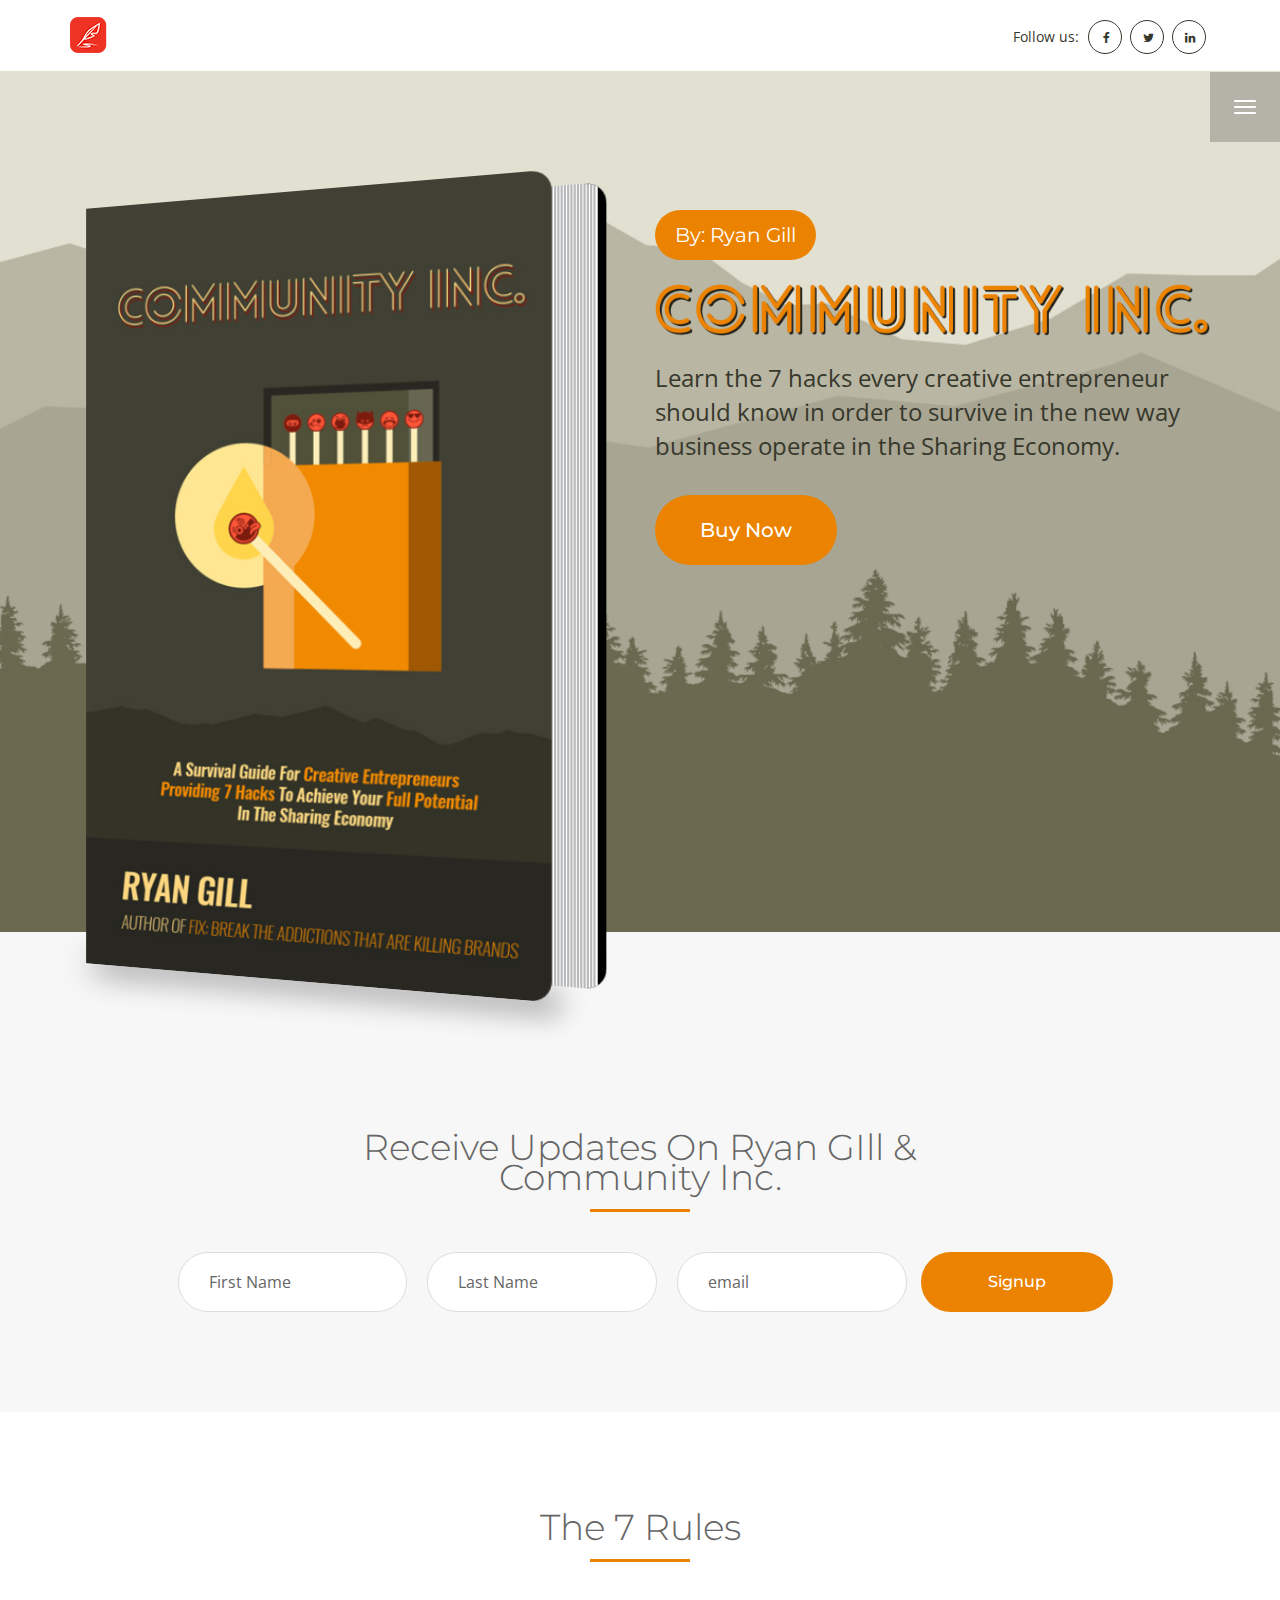
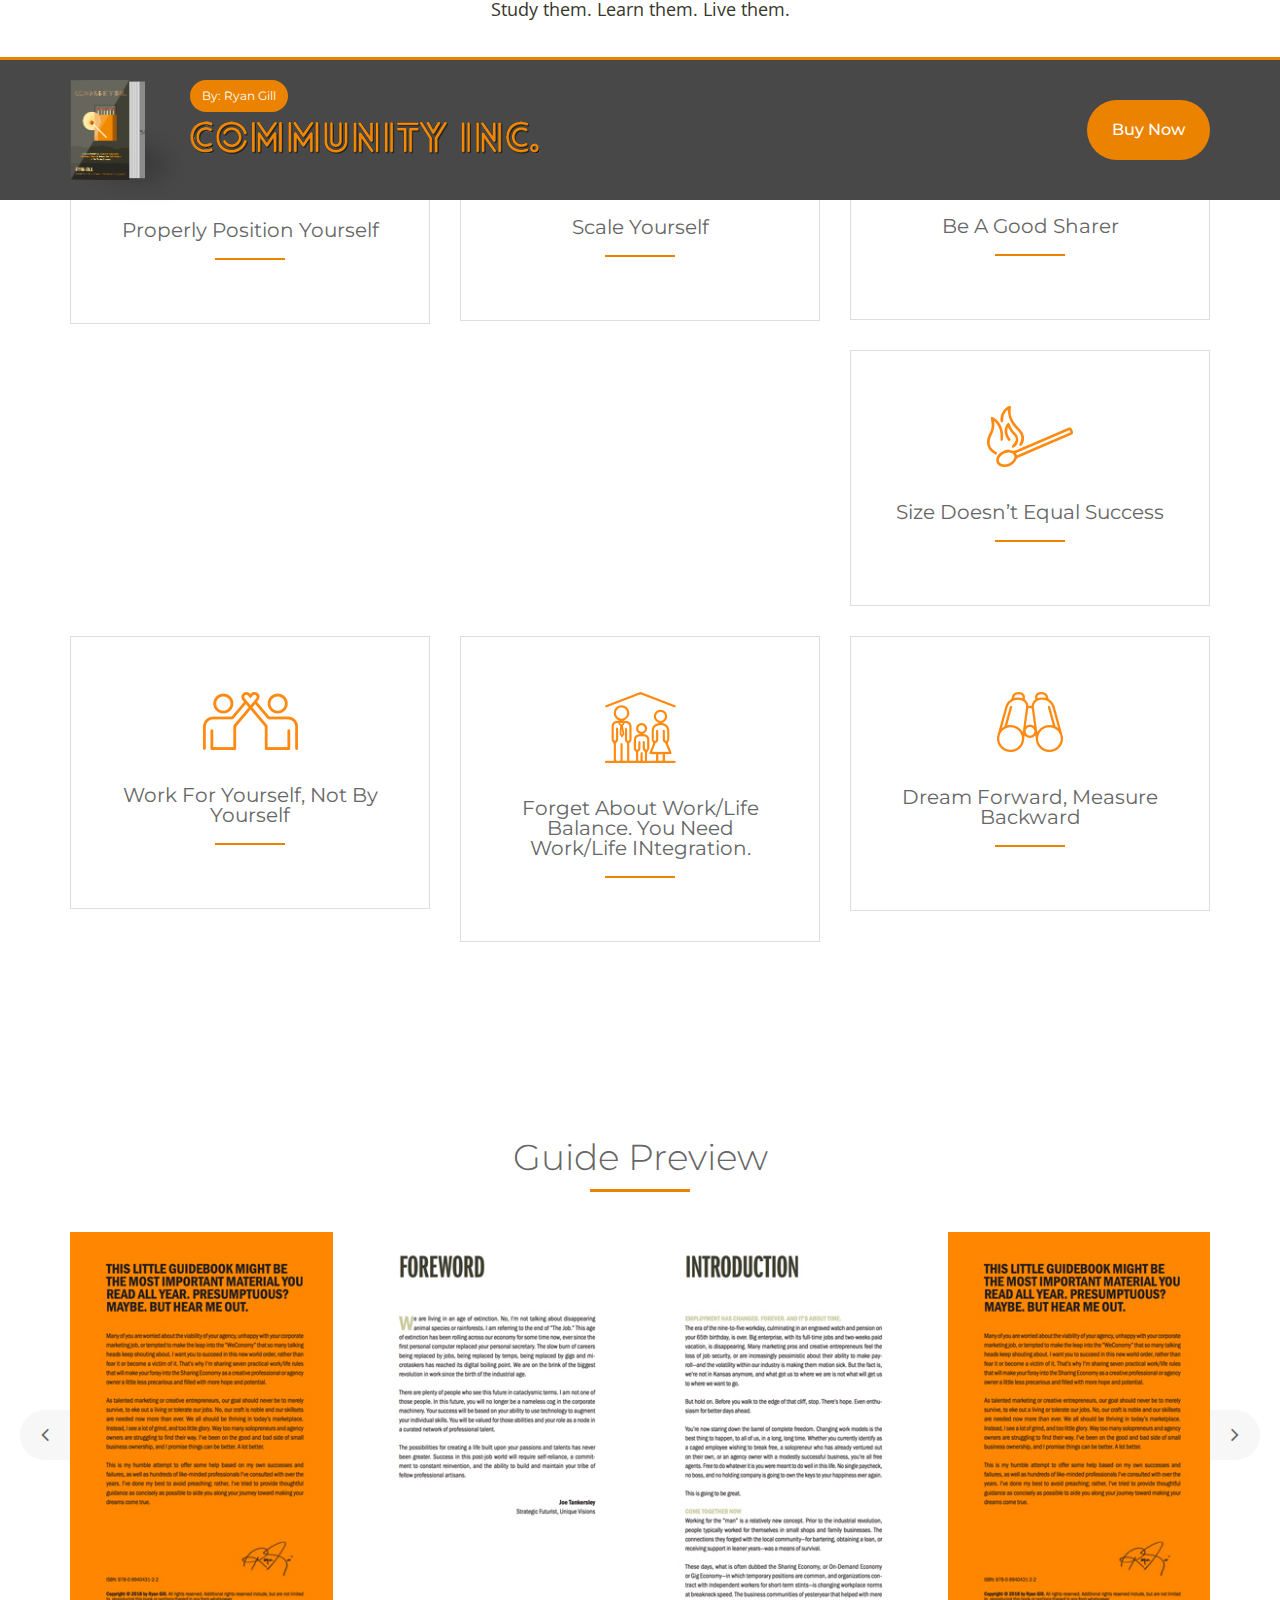
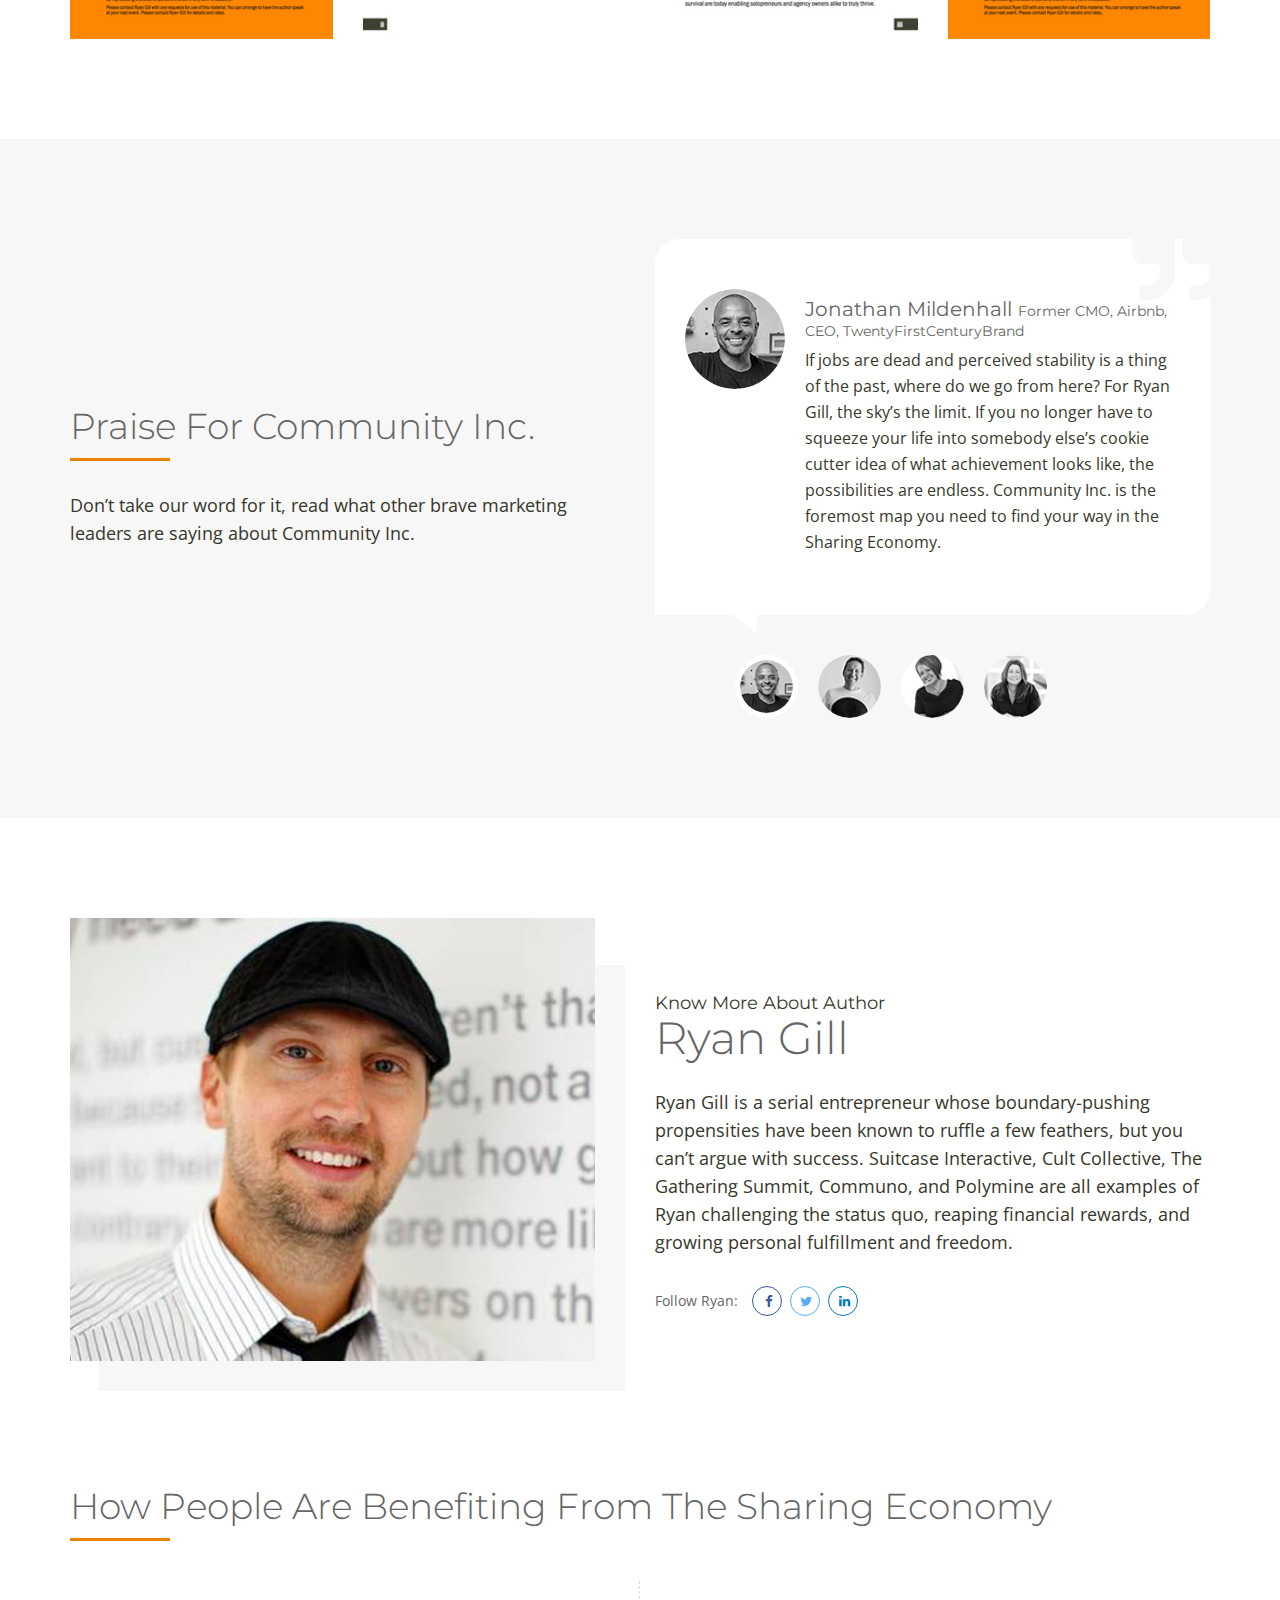
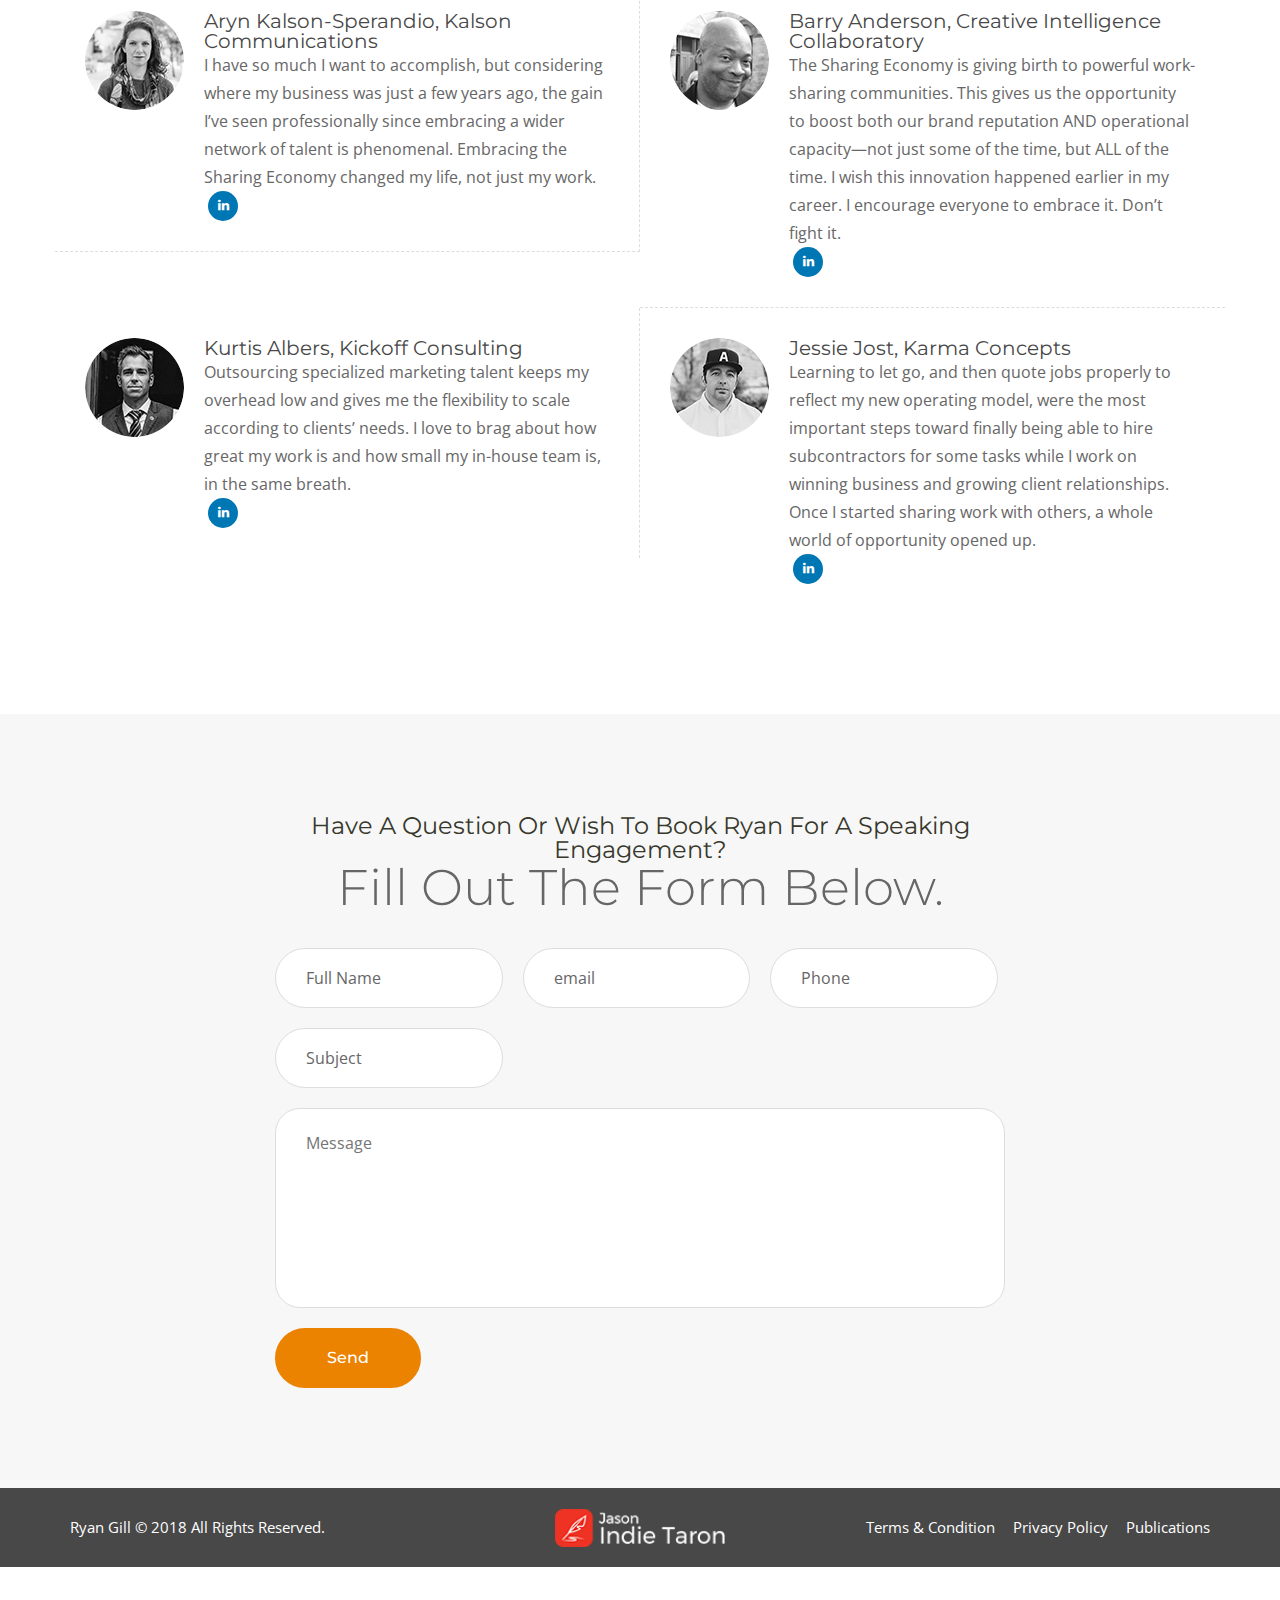
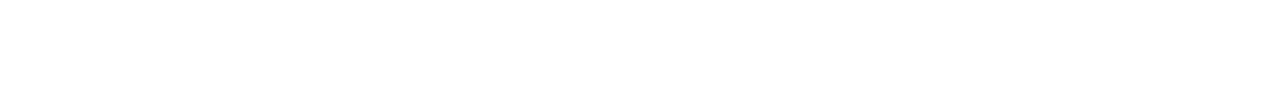
==== commit eb29994d: "Updated index" ====
--- a/HTML/index.html
+++ b/HTML/index.html
@@ -345,86 +345,62 @@
 							</div>
 							<div class="col-xs-12 col-sm-6 col-md-4 col-lg-4">
 								<div class="tg-topic">
-									<i class="tg-topicon icon-camera"></i>
-									<div class="tg-topiccontent">
+									<img src="images/icons/scale_yourself.png">
+									<div class="">
 										<div class="tg-title">
 											<h3>Scale Yourself</h3>
 										</div>
-										<div class="tg-description">
-											<p>Consectetur adipisicing elit sed do eiusmod tempor incididunt utore et dolore magna aliqua enim ad minim.</p>
-										</div>
-									</div>
-									<i class="tg-bottomicon icon-camera"></i>
+									</div>
 								</div>
 							</div>
 							<div class="col-xs-12 col-sm-6 col-md-4 col-lg-4">
 								<div class="tg-topic">
-									<i class="tg-topicon icon-bookmark"></i>
-									<div class="tg-topiccontent">
+									<img src="images/icons/sharer.png">
+									<div class="">
 										<div class="tg-title">
 											<h3>Be A Good Sharer</h3>
 										</div>
-										<div class="tg-description">
-											<p>Consectetur adipisicing elit sed do eiusmod tempor incididunt utore et dolore magna aliqua enim ad minim.</p>
-										</div>
-									</div>
-									<i class="tg-bottomicon icon-bookmark"></i>
+									</div>
 								</div>
 							</div>
 							<div class="col-xs-12 col-sm-6 col-md-4 col-lg-4">
 								<div class="tg-topic">
-									<i class="tg-topicon icon-heart-pulse"></i>
-									<div class="tg-topiccontent">
+									<img src="images/icons/size_success.png">
+									<div class="">
 										<div class="tg-title">
 											<h3>Size Doesn’t Equal Success</h3>
 										</div>
-										<div class="tg-description">
-											<p>Consectetur adipisicing elit sed do eiusmod tempor incididunt utore et dolore magna aliqua enim ad minim.</p>
-										</div>
-									</div>
-									<i class="tg-bottomicon icon-heart-pulse"></i>
+									</div>
 								</div>
 							</div>
 							<div class="col-xs-12 col-sm-6 col-md-4 col-lg-4">
 								<div class="tg-topic">
-									<i class="tg-topicon icon-gift"></i>
-									<div class="tg-topiccontent">
+									<img src="images/icons/work_together.png">
+									<div class="">
 										<div class="tg-title">
 											<h3>Work For Yourself, Not By Yourself</h3>
 										</div>
-										<div class="tg-description">
-											<p>Consectetur adipisicing elit sed do eiusmod tempor incididunt utore et dolore magna aliqua enim ad minim.</p>
-										</div>
-									</div>
-									<i class="tg-bottomicon icon-gift"></i>
+									</div>
 								</div>
 							</div>
 							<div class="col-xs-12 col-sm-6 col-md-4 col-lg-4">
 								<div class="tg-topic">
-									<i class="tg-topicon icon-diamond"></i>
-									<div class="tg-topiccontent">
+									<img src="images/icons/work_life.png">
+									<div class="">
 										<div class="tg-title">
 											<h3>Forget About Work/Life Balance. You Need Work/Life INtegration.</h3>
 										</div>
-										<div class="tg-description">
-											<p>Consectetur adipisicing elit sed do eiusmod tempor incididunt utore et dolore magna aliqua enim ad minim.</p>
-										</div>
-									</div>
-									<i class="tg-bottomicon icon-diamond"></i>
+									</div>
 								</div>
 							</div>
 							<div class="col-xs-12 col-sm-6 col-md-4 col-lg-4">
 								<div class="tg-topic">
-									<i class="tg-topicon icon-diamond"></i>
-									<div class="tg-topiccontent">
+									<img src="images/icons/dream-forward.png">
+									<div class="">
 										<div class="tg-title">
 											<h3>Dream Forward, Measure Backward</h3>
 										</div>
-										<div class="tg-description">
-											<p>Consectetur adipisicing elit sed do eiusmod tempor incididunt utore et dolore magna aliqua enim ad minim.</p>
-										</div>
-									</div>
-									<i class="tg-bottomicon icon-diamond"></i>
+									</div>
 								</div>
 							</div>
 						</div>
@@ -590,39 +566,21 @@
 						<div class="col-xs-12 col-sm-12 col-md-12 col-lg-12">
 							<div id="tg-pagesfrombookslider" class="tg-pagesfrombookslider tg-pages owl-carousel">
 								<figure class="item tg-page">
-									<img src="images/pages/img-01.jpg" alt="image descriprtion">
+									<img src="images/pages/preview-01.jpg" alt="image descriprtion">
 									<figcaption>
-										<a class="tg-btnview" href="images/pages/img-01.jpg" data-rel="prettyPhoto[video]"><i class="icon-frame-expand"></i></a>
+										<a class="tg-btnview" href="images/pages/preview-01-lg.jpg" data-rel="prettyPhoto[video]"><i class="icon-frame-expand"></i></a>
 									</figcaption>
 								</figure>
 								<figure class="item tg-page">
-									<img src="images/pages/img-02.jpg" alt="image descriprtion">
+									<img src="images/pages/preview-02.jpg" alt="image descriprtion">
 									<figcaption>
-										<a class="tg-btnview" href="images/pages/img-02.jpg" data-rel="prettyPhoto[video]"><i class="icon-frame-expand"></i></a>
+										<a class="tg-btnview" href="images/pages/preview-02-lg.jpg" data-rel="prettyPhoto[video]"><i class="icon-frame-expand"></i></a>
 									</figcaption>
 								</figure>
 								<figure class="item tg-page">
-									<img src="images/pages/img-03.jpg" alt="image descriprtion">
+									<img src="images/pages/preview-03.jpg" alt="image descriprtion">
 									<figcaption>
-										<a class="tg-btnview" href="images/pages/img-03.jpg" data-rel="prettyPhoto[video]"><i class="icon-frame-expand"></i></a>
-									</figcaption>
-								</figure>
-								<figure class="item tg-page">
-									<img src="images/pages/img-02.jpg" alt="image descriprtion">
-									<figcaption>
-										<a class="tg-btnview" href="images/pages/img-02.jpg" data-rel="prettyPhoto[video]"><i class="icon-frame-expand"></i></a>
-									</figcaption>
-								</figure>
-								<figure class="item tg-page">
-									<img src="images/pages/img-02.jpg" alt="image descriprtion">
-									<figcaption>
-										<a class="tg-btnview" href="images/pages/img-02.jpg" data-rel="prettyPhoto[video]"><i class="icon-frame-expand"></i></a>
-									</figcaption>
-								</figure>
-								<figure class="item tg-page">
-									<img src="images/pages/img-02.jpg" alt="image descriprtion">
-									<figcaption>
-										<a class="tg-btnview" href="images/pages/img-02.jpg" data-rel="prettyPhoto[video]"><i class="icon-frame-expand"></i></a>
+										<a class="tg-btnview" href="images/pages/preview-03-lg.jpg" data-rel="prettyPhoto[video]"><i class="icon-frame-expand"></i></a>
 									</figcaption>
 								</figure>
 							</div>
--- a/HTML/css/main.css
+++ b/HTML/css/main.css
@@ -1,2183 +1,2174 @@
-/*
- @Author: Company Name
- @URL: http://companyname.com
- This file contains the styling for the actual theme, this
- is the file you need to edit to change the look of the
- theme.
- However we used Less script to make things easy to maintain, this is the compressed ourput, we recommend to edit the less files and then recombile the files and add the result here, if you don't like to use less you can edit this file here.
- 
- This files contents are outlined below.
- 01.	Theme Reset Style
- 02.	Global Elements
- 03.	Theme Styling
- 04.	Header Styling
- 05.	Banner Styling
- 06.	Sticky Buy Now Styling
- 07.	Statistics(Counter) Styling
- 08.	About Us Styling
- 09.	Newsletter Styling
- 10.	Feedback Video Styling
- 11.	FAQs Styling
- 12.	Read On Device Styling
- 13.	Pages From Books Styling
- 14.	Testimonials Styling
- 15.	Author Styling
- 16.	Brands Styling
- 17.	Other Books Styling
- 18.	Contact Us Styling
- 19.	Footer Styling
-*/
-
-/* =============================================
-			Theme Reset Style					
-============================================= */
-@import url(https://fonts.googleapis.com/css?family=Montserrat:300,400,500|Open+Sans);
-* {
-	margin: 0px;
-	padding: 0px;
-}
-body {
-	color: #666;
-	background: #fff;
-	font:400 18px/28px 'Open Sans', Arial, Helvetica, sans-serif;
-}
-body h1,
-body h2,
-body h3,
-body h4,
-body h5,
-body h6 {
-	color: #666;
-	margin: 0 0 8px;
-	font-weight: 400;
-	line-height: 1.5;
-	font-style: normal;
-	text-transform:capitalize;
-	font-family: 'Montserrat', Arial, Helvetica, sans-serif;
-}
-h1 { font-size: 48px;}
-h2 { font-size: 36px;}
-h3 { font-size: 24px;}
-h4 { font-size: 18px;}
-h5 { font-size: 16px;}
-h6 { font-size: 14px;}
-h1 a,
-h2 a,
-h3 a,
-h4 a,
-h5 a,
-h6 a { color: #484848;}
-p a,
-p a:hover { text-decoration:underline; }
-p {
-	margin: 0 0 20px;
-	line-height: 28px;
-	letter-spacing: normal;
-}
-a { text-decoration: none; }
-a:hover, a:focus, a:active {
-	outline: none;
-	text-decoration: none;
-}
-ul { margin: 0; }
-figure {
-	margin-bottom: 6px;
-	position: relative;
-}
-img {
-	height: auto;
-	max-width: 100%;
-}
-strong { color: #414141; }
-iframe {
-	width: 100%;
-	float: left;
-	border: none;
-}
-.wp-caption,
-.wp-caption-text,
-.gallery-caption,
-.bypostauthor {}
-.wp-caption.alignleft,
-.wp-caption.alignnone { width: 100%; }
-button { border: none; }
-textarea,
-select,
-.tg-select select,
-.form-control,
-input[type="text"],
-input[type="password"],
-input[type="datetime"],
-input[type="datetime-local"],
-input[type="date"],
-input[type="month"],
-input[type="time"],
-input[type="week"],
-input[type="number"],
-input[type="email"],
-input[type="url"],
-input[type="search"],
-input[type="tel"],
-input[type="color"],
-.uneditable-input {
-	color: #666;
-	height: 60px;
-	outline: none;
-	background:#fff;
-	font-size: 16px;
-	box-shadow: none;
-	line-height: 18px;
-	padding: 10px 30px;
-	border-radius: 100px;
-	display: inline-block;
-	vertical-align: middle;
-	border: 1px solid #ddd;
-	text-transform: capitalize;
-	-webkit-box-sizing: border-box;
-	-moz-box-sizing: border-box;
-	box-sizing: border-box;
-}
-textarea.form-control{
-	resize: none;
-	height: 210px;
-}
-.form-control::-webkit-input-placeholder { color: #666; } /* WebKit, Blink, Edge */
-.form-control:-moz-placeholder { color: #666; } /* Mozilla Firefox 4 to 18 */
-.form-control::-moz-placeholder { color: #666; } /* Mozilla Firefox 19+ */
-.form-control:-ms-input-placeholder { color: #666; } /* Internet Explorer 10-11 */
-.form-control::-ms-input-placeholder { color:#66; } /* Microsoft Edge */
-input:focus,
-.select select:focus,
-.form-control:focus {
-	color: #666;
-	border-color: #666;
-	box-shadow:none !important;
-}
-.form-group {
-	width: 100%;
-	float: left;
-	margin:0 0 20px;
-}
-label {
-	color: #666;
-	display: block;
-	font-weight: 400;
-	margin-bottom: 10px;
-}
-form p {
-	float: left;
-	position: relative;
-	width: 100%;
-}
-form p span i {
-	top: 13px;
-	left: 16px;
-	color: #474747;
-	position: absolute;
-}
-option { padding: 5px 15px; }
-li {
-	line-height: 28px;
-	list-style: disc inside none;
-}
-ul ul { margin-left: 20px; }
-ol {
-	float: none;
-	list-style: decimal;
-	padding-left: 15px;
-}
-ol ol { margin-left: 20px; }
-ol li {
-	list-style: decimal;
-	width: 100%;
-}
-table {
-	background-color: transparent;
-	max-width: 100%;
-}
-th { text-align: left; }
-table {
-	width: 100%;
-	margin-bottom: 15px;
-}
-table > thead > tr > th,
-table > tbody > tr > th,
-table > tfoot > tr > th,
-table > thead > tr > td,
-table > tbody > tr > td,
-table > tfoot > tr > td {
-	border-top: 1px solid #dbdbdb;
-	border: 1px solid #dbdbdb;
-	line-height: 2.5;
-	padding-left: 3px;
-	text-align: center;
-	vertical-align: top;
-}
-table thead tr th {
-	border-top: 1px solid #dbdbdb;
-	text-align: center;
-	text-transform: capitalize;
-}
-.table > caption + thead > tr:first-child > th,
-.table > colgroup + thead > tr:first-child > th,
-.table > thead:first-child > tr:first-child > th,
-.table > caption + thead > tr:first-child > td,
-.table > colgroup + thead > tr:first-child > td,
-.table > thead:first-child > tr:first-child > td { border-top: 1px solid #dbdbdb; }
-table > thead > tr > th {
-	border-bottom: 2px solid #dbdbdb;
-	vertical-align: bottom;
-}
-table > caption + thead > tr:first-child > th,
-table > colgroup + thead > tr:first-child > th,
-table > thead:first-child > tr:first-child > th,
-table > caption + thead > tr:first-child > td,
-table > colgroup + thead > tr:first-child > td,
-table > thead:first-child > tr:first-child > td { border-bottom: 0; }
-table > tbody + tbody { border-top: 2px solid #dbdbdb; }
-.table > thead > tr > th,
-.table > tbody > tr > th,
-.table > tfoot > tr > th,
-.table > thead > tr > td,
-.table > tbody > tr > td,
-.table > tfoot > tr > td { padding: 6px 10px; }
-p ins { color: #666; }
-dl dd { margin-left: 20px; }
-address { font-style: italic; }
-/* =============================================
-			Theme Custom Select					
-============================================= */
-.tg-select {
-	color:#666;
-	float:left;
-	width: 100%;
-	position: relative;
-	text-transform:uppercase;
-}
-.tg-select:after {
-	top: 0;
-	right: 15px;
-	z-index: 2;
-	color: #666;
-	display: block;
-	content: '\f107';
-	position: absolute;
-	text-align: center;
-	font-size: inherit;
-	line-height: 40px;
-	font-family: 'FontAwesome';
-}
-.tg-select select {
-	z-index: 1;
-	width: 100%;
-	position: relative;
-	appearance: none;
-	-moz-appearance: none;
-	-webkit-appearance: none;
-}
-.tg-select select option { color:#666; }
-/* =============================================
-		Theme Custom CheckBox Radio				
-============================================= */
-.tg-radio,
-.tg-radio label,
-.tg-checkbox,
-.tg-checkbox label {
-	margin:0;
-	width: 100%;
-	float: left;
-	position: relative;
-}
-.tg-radio label,
-.tg-checkbox label {
-	cursor:pointer;
-	display:block;
-	padding:0 0 0 20px;
-}
-.tg-radio input[type=radio],
-.tg-checkbox input[type=checkbox] { display:none; }
-.tg-radio input[type=radio] + label:before,
-.tg-checkbox input[type=checkbox] + label:before {
-	top: 4px;
-	left: 0;
-	color: #373542;
-	font-size: 14px;
-	line-height: 14px;
-	content: '\f096';
-	position: absolute;
-	font-family: 'FontAwesome';
-}
-.tg-radio input[type=radio] + label:before { content:'';}
-.tg-radio input[type=radio]:checked + label:before,
-.tg-checkbox input[type=checkbox]:checked + label:before {content:'\f046';}
-/* =============================================
-			Theme Global Elements				
-============================================= */
-.tg-haslayout {
-	width:100%;
-	float:left;
-}
-.tg-sectionspace {padding: 100px 0;}
-.tg-locationmap {
-	width: 100%;
-	float: left;
-	height: 500px;
-}
-.tg-btn-sm {
-	padding: 0 20px;
-	line-height: 30px;
-}
-.tg-btn {
-	z-index:3;
-	color: #fff;
-	padding: 0 50px;
-	background: #fff;
-	overflow:hidden;
-	background:#fff;
-	position:relative;
-	text-align:center;
-	border-radius:100px;
-	border:2px solid #ddd;
-	display: inline-block;
-	vertical-align: middle;
-	text-transform: capitalize;
-	font:500 16px/56px 'Montserrat', Arial, Helvetica, sans-serif;
-}
-.tg-btn:hover,
-.tg-btn.tg-active{color:#fff;}
-.tg-btn-lg { width: 100%;}
-.tg-socialicons {
-	overflow: hidden;
-	list-style: none;
-	text-align:center;
-	line-height: 30px;
-}
-.tg-socialicons li {
-	float: left;
-	padding: 0 4px;
-	line-height: inherit;
-	list-style-type: none;
-}
-.tg-socialicons li a {
-	width:30px;
-	height:30px;
-	color: #fff;
-	display:block;
-	background:#000;
-	overflow:hidden;
-	line-height: 30px;
-	position:relative;
-	text-align: center;
-	border-radius: 30px;
-	text-transform:capitalize;
-}
-.tg-inputwithicon.tg-facebook .tg-icon,
-.tg-checkbox.tg-facebook,
-li.tg-facebook a { background:#3b5999; }
-.tg-inputwithicon.tg-twitter .tg-icon,
-.tg-checkbox.tg-twitter,
-li.tg-twitter a { background:#55acee; }
-.tg-inputwithicon.tg-linkedin .tg-icon,
-.tg-checkbox.tg-linkedin,
-li.tg-linkedin a { background:#0077B5; }
-.tg-inputwithicon.tg-skype .tg-icon,
-.tg-checkbox.tg-skype,
-li.tg-skype a { background:#00aff0; }
-.tg-checkbox.tg-dropbox,
-li.tg-dropbox a { background:#007ee5; }
-.tg-checkbox.tg-vimeo,
-li.tg-vimeo a { background:#1ab7ea; }
-.tg-checkbox.tg-tumblr,
-li.tg-tumblr a { background:#34465d; }
-.tg-checkbox.tg-yahoo,
-li.tg-yahoo a { background:#410093; }
-.tg-inputwithicon.tg-googleplus .tg-icon,
-.tg-checkbox.tg-googleplus,
-li.tg-googleplus a { background:#dd4b39; }
-.tg-inputwithicon.tg-pinterestp .tg-icon,
-.tg-checkbox.tg-pinterestp,
-li.tg-pinterestp a { background:#bd081c; }
-.tg-checkbox.tg-youtube,
-li.tg-youtube a { background:#cd201f; }
-.tg-checkbox.tg-stumbleupon,
-li.tg-stumbleupon a { background:#eb4924; }
-.tg-checkbox.tg-reddit,
-li.tg-reddit a { background:#ff5700; }
-.tg-checkbox.tg-quora,
-li.tg-quora a { background:#b92b27; }
-.tg-checkbox.tg-yelp,
-li.tg-yelp a { background:#af0606; }
-.tg-checkbox.tg-soundcloud,
-li.tg-soundcloud a { background:#ff3300; }
-.tg-checkbox.tg-whatsapp,
-li.tg-whatsapp a { background:#25d366; }
-.tg-checkbox.tg-wechat,
-li.tg-wechat a { background:#09b83e; }
-.tg-checkbox.tg-instagram,
-li.tg-instagram a { background:#e4405f; }
-.tg-checkbox.tg-dribbble,
-li.tg-dribbble a { background:#ea4c89; }
-.tg-checkbox.tg-flickr,
-li.tg-flickr a { background:#ff0084; }
-.tg-checkbox.tg-rss,
-li.tg-rss a { background:#ff6600; }
-.tg-socialicons li a i {
-	color: #fff;
-	width: 30px;
-	display:block;
-	font-size:13px;
-	line-height:30px;
-	text-align:center;
-}
-.tg-socialicons li a:hover { color: #fff; }
-.tg-roundicontext .tg-usericonholder {
-	width: 250px;
-	display: block;
-	overflow: hidden;
-	font-style: normal;
-}
-.tg-roundicontext i,
-.tg-roundicontext span {
-	float:left;
-	font-size: 13px;
-	line-height: 30px;
-}
-.tg-roundicontext span { padding: 0 15px 0 0; }
-.tg-roundicontext:focus,
-.tg-roundicontext:hover {
-	color: #fff;
-	width: 100%;
-}
-.tg-roundicontext:hover .tg-usericonholder { width: 100%; }
-.tg-verticalmiddle {
-	margin: 0 -1px;
-	float: none !important;
-	display: inline-block;
-	vertical-align: middle;
-}
-.tg-description {
-	width: 100%;
-	float: left;
-}
-.tg-bglight { background:#f7f7f7; }
-.tg-bgdark { background:#373542; }
-.tg-stars span,
-.tg-stars {
-	width:100px;
-	height: 16px;
-	float: left;
-	line-height:16px;
-	position:relative;
-}
-.tg-stars span:after,
-.tg-stars:before {
-	top: 0;
-	left: 0;
-	font-size: 16px;
-	line-height: 16px;
-	position: absolute;
-	letter-spacing: 4px;
-	font-family: 'FontAwesome';
-	color: rgba(218, 218, 218, .8);
-	content: '\f005 \f005 \f005 \f005 \f005';
-}
-.tg-stars span {
-	width:75%;
-	overflow: hidden;
-}
-.tg-stars span:after {color:#000;}
-.row.no-gutters {
-	margin-right: 0;
-	margin-left: 0;
-}
-.no-gutters > [class^="col-"],
-.no-gutters > [class*="col-"],
-.row.no-gutters > [class^="col-"],
-.row.no-gutters > [class*="col-"] {
-	padding-right: 0;
-	padding-left: 0;
-}
-.tg-dropdowarrow{
-	top:9px;
-	right:15px;
-	color:#fff;
-	width:20px;
-	height:20px;
-	display:none;
-	cursor:pointer;
-	font-size:16px;
-	line-height:20px;
-	position:absolute;
-	text-align:center;
-}
-.tg-dropdowarrow i{
-	display: block;
-	font-size: inherit;
-	line-height: inherit;
-}
-.tg-open .tg-dropdowarrow i:before{content: '\f106';}
-.menu-item-has-children,
-.menu-item-has-mega-menu{ position: relative; }
-
-.mega-menu-row{
-	width: 100%;
-	float: left;
-	display: table;
-	table-layout: fixed;
-}
-.mega-menu-col{
-	display: table-cell;
-	vertical-align: top;
-}
-.navbar-toggle {
-	border: 0;
-	margin: 3px 0;
-	border-radius: 0;
-	padding: 10px 12px;
-}
-.navbar-toggle .icon-bar{
-	margin:0 auto;
-	background: #fff;
-}
-.tg-formtheme{
-	width:100%;
-	float:left;
-}
-.tg-formtheme fieldset{
-	border:0;
-	margin:0;
-	padding:0;
-	width:100%;
-	float:left;
-	position:relative;
-}
-.tg-inputwithicon{position:relative;}
-.tg-inputwithicon i{
-	top:0;
-	right:0;
-	z-index:2;
-	width:40px;
-	height:40px;
-	line-height:40px;
-	position:absolute;
-	text-align: center;
-}
-.tg-inputwithicon .form-control{
-	z-index:1;
-	position:relative;
-}
-/* =============================================
-			Theme Pagination Style				
-============================================= */
-.tg-pagination {
-	width:100%;
-	float: left;
-	font:14px/24px 'Work Sans', Arial, Helvetica, sans-serif;
-}
-.tg-pagination ul {
-	margin:0;
-	padding:0;
-	float:right;
-	list-style:none;
-	text-align: center;
-	line-height: inherit;
-}
-.tg-pagination ul li {
-	float:left;
-	margin:0 6px;
-	line-height: inherit;
-	list-style-type:none;
-}
-.tg-pagination ul li.tg-prevpage { margin-left:0; }
-.tg-pagination ul li.tg-nextpage { margin-right:0; }
-.tg-pagination ul li a{
-	width:20px;
-	display:block;
-	color:#373542;
-	text-align:center;
-	position:relative;
-	line-height: inherit;
-}
-.tg-pagination ul li.tg-nextpage a,
-.tg-pagination ul li.tg-prevpage a {
-	width:auto;
-	font-size: 20px;
-	overflow:hidden;
-	position:relative;
-}
-.tg-pagination ul li.tg-nextpage a { padding:0 0 0 25px; }
-.tg-pagination ul li.tg-prevpage a { padding:0 25px 0 0; }
-.tg-pagination ul li.tg-nextpage a:after,
-.tg-pagination ul li.tg-prevpage a:after {
-	top:50%;
-	opacity:0;
-	content:'';
-	width:15px;
-	height:1px;
-	background:#373542;
-	position:absolute;
-	visibility:hidden;
-}
-.tg-pagination ul li.tg-nextpage a:after { right:50px; }
-.tg-pagination ul li.tg-prevpage a:after { left:50px; }
-.tg-pagination ul li.tg-nextpage a:hover:after,
-.tg-pagination ul li.tg-prevpage a:hover:after {
-	opacity:1;
-	visibility:visible;
-}
-.tg-pagination ul li.tg-nextpage a:hover:after { right:2px; }
-.tg-pagination ul li.tg-prevpage a:hover:after { left:2px; }
-/* =============================================
-			Theme BreadCrumb Style				
-============================================= */
-.tg-breadcrumb {
-	padding: 0;
-	margin:0;
-	color: #fff;
-	float: right;
-	list-style: none;
-	text-align: right;
-	text-transform: uppercase;
-	font:14px/44px 'Work Sans', Arial, Helvetica, sans-serif;
-}
-.tg-breadcrumb li {
-	width:auto;
-	list-style-type:none;
-	display: inline-block;
-	vertical-align: middle;
-	line-height:inherit;
-	padding:0 15px;
-	position:relative;
-}
-.tg-breadcrumb li:after {
-	content:'-';
-	position:absolute;
-	top:0;
-	left:-3px;
-}
-.tg-breadcrumb li:last-child { padding: 0 0 0 15px;}
-.tg-breadcrumb li:first-child:after { display: none; }
-.tg-breadcrumb li a {
-	display:block;
-	color:#fff;
-}
-.tg-sectionhead{
-	width:100%;
-	float:left;
-	padding:0 0 40px;
-	text-align:center;
-}
-.tg-sectiontitle{
-	width:100%;
-	float:left;
-}
-.tg-sectiontitle h2{
-	margin:0;
-	font-size:36px;
-	font-weight:300;
-	line-height:30px;
-	padding:0 0 20px;
-	position:relative;
-}
-.tg-sectiontitle h2:before{
-	left:50%;
-	bottom:0;
-	content:'';
-	height:3px;
-	width:100px;
-	position:absolute;
-	margin:0 0 0 -50px;
-}
-.tg-textalignleft .tg-sectiontitle h2{text-align:left;}
-.tg-textalignleft .tg-sectiontitle h2:before{
-	left:0;
-	margin:0;
-}
-.tg-sectionhead .tg-description{padding:33px 0 0;}
-.tg-sectionhead .tg-description p{
-	margin:0;
-	line-height:28px;
-}
-/* =============================================
-			Theme Styling						
-============================================= */
-.tg-home {}
-.tg-wrapper {overflow:hidden;}
-.tg-main {}
-.tg-footer {
-	padding: 21px 0;
-	margin:0 0 140px;
-	background: #484848;
-}
-/* =============================================
-			Header Style					
-============================================= */
-.tg-header {
-	top: 0;
-	left: 0;
-	z-index: 9;
-	width: 100%;
-	background:none;
-	position: fixed;
-	border-bottom:1px solid #666;
-}
-.tg-nav{
-	right:0;
-	top:100%;
-	z-index:2;
-	margin:1px 0 0;
-	position:absolute;
-	text-transform: capitalize;
-	background:rgba(0, 0, 0, 0.20);
-	font:400 14px/18px 'Work Sans', Arial, Helvetica, sans-serif;
-}
-.tg-nav .navbar-toggle{
-	margin:0;
-	width:70px;
-	height:70px;
-	display: block;
-	border-radius: 0;
-	line-height: 50px;
-	text-align: center;
-}
-.tg-navigation{
-	padding: 0;
-	width: 100%;
-	float: left;
-}
-.tg-navigation ul{
-	width: 100%;
-	float: left;
-	font-size:16px;
-	font-weight:600;
-	line-height:50px;
-	list-style: none;
-}
-.tg-navigation ul li{
-	width:100%;
-	float:left;
-	position:relative;
-	line-height: inherit;
-	list-style-type: none;
-}
-.tg-navigation ul li a{
-	color:#484848;
-	display: block;
-	padding:0 30px;
-	position:relative;
-}
-.tg-navigation ul li a:hover,
-.tg-navigation ul li a.current,
-.tg-navigation ul li.tg-active a{color:#fff;}
-.sub-menu,
-.mega-menu{
-	top: 150px;
-	left: 0;
-	opacity: 0;
-	background: #fff;
-	visibility: hidden;
-	position: absolute;
-}
-.sub-menu{
-	margin: 0;
-	width: 230px;
-}
-.tg-navigation > ul > li:hover .sub-menu,
-.tg-navigation > ul > li:hover .mega-menu{
-	top: 100%;
-	opacity: 1;
-	visibility: visible;
-}
-.mega-menu-row{
-	margin: 0;
-	display: table;
-	table-layout: fixed;
-}
-.tg-logoarea{
-	width:100%;
-	float:left;
-	padding:17px 0;
-}
-.tg-logo{
-	float:left;
-	height:35px;
-}
-.tg-logo a,
-.tg-logo a img{display:block;}
-.tg-logo a img{
-	width:100%;
-	height:auto;
-}
-.tg-socialiconsarea{
-	float:right;
-	padding:3px 0 0;
-}
-.tg-socialiconsarea span{
-	color: #fff;
-	float: left;
-	font-size: 14px;
-	line-height: 34px;
-	margin: 0 5px 0 0;
-}
-.tg-socialiconsarea .tg-socialicons{float:right;}
-.tg-socialiconsarea .tg-socialicons li a{
-	color:#fff;
-	width:34px;
-	height:34px;
-	background:none;
-	border:1px solid #fff;
-}
-.tg-socialiconsarea .tg-socialicons li a i{
-	color:#fff;
-	width:34px;
-	font-size:12px;
-	line-height:34px;
-}
-.tg-navscrollbar{
-	float: left;
-	width: 100%;
-	height: 100%;
-	overflow: hidden;
-	position: relative;
-}
-.spread-overlay .tg-sidenavholder{
-	width:100%;
-	height:100%;
-	z-index:999;
-	position:fixed;
-	background:
-		-moz-linear-gradient(-45deg,
-		rgba(0,0,0,0.6) 0%,
-		rgba(0,0,0,0.6) 100%);
-	background:
-		-webkit-linear-gradient(-45deg,
-		rgba(0,0,0,0.6) 0%,
-		rgba(0,0,0,0.6) 100%);
-	background:
-		linear-gradient(135deg,
-		rgba(0,0,0,0.6) 0%,
-		rgba(0,0,0,0.6) 100%);
-	filter: progid:DXImageTransform.Microsoft.gradient( startColorstr='#99000000', endColorstr='#99000000',GradientType=1 );
-}
-.tg-sidenavigation {
-	top: 0;
-	right: -150%;
-	width: 320px;
-	z-index: 9998;
-	display: block;
-	position: fixed;
-	background: #fff;
-	height: 100% !important;
-	border-bottom:3px solid;
-}
-.tg-sidenavigation.in{right:0;}
-.tg-sidenavigation .tg-logoarea{
-	margin:0 0 40px;
-	padding:30px 30px 0 30px;
-}
-.tg-sidenavigation .tg-logoarea .tg-logo{
-	width:260px;
-	height:100%;
-	padding:0 0 30px;
-	border-bottom:1px solid #ddd;
-}
-.tg-sidenavigation .tg-logoarea .tg-logo a img{
-	width:auto;
-	display:block;
-	margin:0 auto;
-}
-.tg-navscrollbar .mCSB_scrollTools{width: 0;}
-.tg-navscrollbar .mCSB_inside > .mCSB_container{margin-right: 0;}
-.tg-navscrollbar .mCSB_scrollTools .mCSB_draggerRail{width: 0;}
-.tg-socialcopyrights{
-	float:left;
-	width:100%;
-	text-align:center;
-	padding:345px 30px 20px 30px;
-}
-.tg-socialcopyrights .tg-socialicons{
-	padding:20px 0 0;
-	border-top:1px solid #ddd;
-}
-.tg-socialcopyrights .tg-socialicons li{
-	float:none;
-	display:inline-block;
-	vertical-align:middle;
-}
-.tg-socialcopyrights .tg-socialicons li a{
-	width:34px;
-	height:34px;
-	background:none;
-	line-height:32px;
-	border:1px solid #ddd;
-}
-.tg-socialcopyrights .tg-socialicons li a i{
-	width:100%;
-	color:#666;
-	line-height:34px;
-}
-.tg-socialcopyrights .tg-socialicons li.tg-facebook a{border-color:#3b5999;}
-.tg-socialcopyrights .tg-socialicons li.tg-facebook a i{color:#3b5999;}
-.tg-socialcopyrights .tg-socialicons li.tg-twitter a{border-color:#55acee;}
-.tg-socialcopyrights .tg-socialicons li.tg-twitter a i{color:#55acee;}
-.tg-socialcopyrights .tg-socialicons li.tg-linkedin a{border-color:#007bb5;}
-.tg-socialcopyrights .tg-socialicons li.tg-linkedin a i{color:#007bb5;}
-.tg-socialcopyrights .tg-socialicons li.tg-googleplus a{border-color:#dd4b39;}
-.tg-socialcopyrights .tg-socialicons li.tg-googleplus a i{color:#dd4b39}
-.tg-socialcopyrights .tg-socialicons li.tg-rss a{border-color:#ff6600;}
-.tg-socialcopyrights .tg-socialicons li.tg-rss a i{color:#ff6600;}
-.tg-socialcopyrights .tg-copyrights{
-	margin:0;
-	color:#666;
-	font-size:13px;
-	line-height:13px;
-	padding:20px 0 0;
-}
-.tg-btnclosenav{
-	top:72px;
-	margin:0;
-	padding:0;
-	color:#fff;
-	width:70px;
-	height:70px;
-	right:320px;
-	display:block;
-	font-size:30px;
-	line-height:70px;
-	text-align:center;
-	position:absolute;
-}
-.tg-btnclosenav:hover{color:#fff;}
-.tg-fixedheader .tg-logo a{
-	width: 163px;
-	position: relative;
-}
-.tg-fixedheader .tg-logo a img{
-	top: 0;
-	left: 0;
-	z-index: 1;
-	position: absolute;
-	-webkit-transition: all 300ms ease-in-out;
-	-moz-transition: all 300ms ease-in-out;
-	-ms-transition: all 300ms ease-in-out;
-	-o-transition: all 300ms ease-in-out;
-	transition: all 300ms ease-in-out;
-}
-.tg-fixedheader .tg-logo a img + img{
-	z-index: 2;
-	opacity: 0;
-	visibility: hidden;
-}
-.tg-fixedheader.tg-darkheader .tg-logo a img + img{
-	opacity: 1;
-	visibility: visible;
-}
-.tg-fixedheader:before{
-	top: 0;
-	left: 0;
-	content: '';
-	width: 100%;
-	height: 100%;
-	background: #fff;
-	position: absolute;
-	-webkit-transition: all 500ms ease-in-out;
-	-moz-transition: all 500ms ease-in-out;
-	-ms-transition: all 500ms ease-in-out;
-	-o-transition: all 500ms ease-in-out;
-	transition: all 500ms ease-in-out;
-	-webkit-transform: translateY(-100%);
-	-moz-transform: translateY(-100%);
-	-ms-transform: translateY(-100%);
-	-o-transform: translateY(-100%);
-	transform: translateY(-100%);
-}
-.tg-fixedheader.tg-darkheader:before {
-	-webkit-transform: translateY(0);
-	-moz-transform: translateY(0);
-	-ms-transform: translateY(0);
-	-o-transform: translateY(0);
-	transform: translateY(0);
-}
-.tg-darkheader .tg-socialiconsarea .tg-socialicons li a{border-color:#666;}
-.tg-darkheader .tg-socialiconsarea span,
-.tg-darkheader .tg-socialiconsarea .tg-socialicons li a i{color:#666;}
-.tg-socialiconsarea .tg-socialicons li:hover a{background:#fff;}
-.tg-socialiconsarea .tg-socialicons li.tg-facebook:hover a i{color:#3b5999;}
-.tg-socialiconsarea .tg-socialicons li.tg-twitter:hover a i{color:#55acee;}
-.tg-socialiconsarea .tg-socialicons li.tg-linkedin:hover a i{color:#007bb5;}
-.tg-socialiconsarea .tg-socialicons li.tg-googleplus:hover a i{color:#dd4b39}
-.tg-socialiconsarea .tg-socialicons li.tg-rss:hover a i{color:#ff6600;}
-.tg-darkheader .tg-socialiconsarea .tg-socialicons li.tg-facebook:hover a{border-color:#3b5999;}
-.tg-darkheader .tg-socialiconsarea .tg-socialicons li.tg-facebook:hover a i{color:#3b5999;}
-.tg-darkheader .tg-socialiconsarea .tg-socialicons li.tg-twitter:hover a{border-color:#55acee;}
-.tg-darkheader .tg-socialiconsarea .tg-socialicons li.tg-twitter:hover a i{color:#55acee;}
-.tg-darkheader .tg-socialiconsarea .tg-socialicons li.tg-linkedin:hover a{border-color:#007bb5;}
-.tg-darkheader .tg-socialiconsarea .tg-socialicons li.tg-linkedin:hover a i{color:#007bb5;}
-.tg-darkheader .tg-socialiconsarea .tg-socialicons li.tg-googleplus:hover a{border-color:#dd4b39;}
-.tg-darkheader .tg-socialiconsarea .tg-socialicons li.tg-googleplus:hover a i{color:#dd4b39}
-.tg-darkheader .tg-socialiconsarea .tg-socialicons li.tg-rss:hover a{border-color:#ff6600;}
-.tg-darkheader .tg-socialiconsarea .tg-socialicons li.tg-rss:hover a i{color:#ff6600;}
-/* =============================================
-			Banner Style						
-============================================= */
-.tg-bannerimg{
-	margin:0;
-	width:100%;
-	float:left;
-	position:relative;
-}
-.tg-bannerimg .tg-bannercontentholder{
-	width: 100%;
-	float: left;
-	text-align: left;
-	min-height: 850px;
-	padding: 170px 0 0;
-	-webkit-box-align: center;
-	-ms-flex-align: center;
-	align-items: center;
-	display: -webkit-box;
-	display: -ms-flexbox;
-	display: flex;
-	-webkit-box-orient: vertical;
-	justify-content: center;
-	-webkit-box-pack: center;
-	-ms-flex-pack: center;
-	-webkit-box-direction: normal;
-	-ms-flex-direction: column;
-	flex-direction: column;
-	background:
-		-moz-linear-gradient(-45deg,
-		rgba(0,0,0,0.6) 0%,
-		rgba(0,0,0,0.6) 100%);
-	background:
-		-webkit-linear-gradient(-45deg,
-		rgba(0,0,0,0.6) 0%,
-		rgba(0,0,0,0.6) 100%);
-	background:
-		linear-gradient(135deg,
-		rgba(0,0,0,0.6) 0%,
-		rgba(0,0,0,0.6) 100%);
-	filter: progid:DXImageTransform.Microsoft.gradient( startColorstr='#99000000', endColorstr='#99000000',GradientType=1 );
-}
-.tg-bannercontent{
-	width:100%;
-	float:left;
-	padding:40px 0 0;
-}
-.tg-bookby{
-	color:#fff;
-	float:left;
-	padding:0 20px;
-	font-size:20px;
-	margin:0 0 9px;
-	line-height:50px;
-	border-radius:100px;
-	font-family: 'Montserrat', Arial, Helvetica, sans-serif;
-}
-.tg-bannercontent h1{
-	color:#fff;
-	float:left;
-	font-size:70px;
-	font-weight:500;
-	margin:0 0 22px;
-	line-height:70px;
-}
-.tg-bannercontent h1 span{
-	display:block;
-	padding:10px 0 0;
-}
-.tg-bannercontent .tg-description p{
-	margin:0;
-	color:#fff;
-	font-size:24px;
-	line-height:34px;
-}
-.tg-btnarea{
-	width:100%;
-	float:left;
-	padding:32px 0 0;
-}
-.tg-bannercontent .tg-btnarea .tg-btn{
-	border:0;
-	float:left;
-	font-size:20px;
-	padding:0 45px;
-	font-weight:500;
-	line-height:70px;
-}
-.tg-bannercontent .tg-btnarea .tg-btn:hover:before{display:none;}
-.tg-bannercontent .tg-btnarea .tg-btn:hover{color:#fff;}
-.tg-readsample{
-	color:#fff;
-	float:left;
-	font-size:16px;
-	font-weight:500;
-	line-height:70px;
-	margin:0 0 0 30px;
-	font-family: 'Montserrat', Arial, Helvetica, sans-serif;
-}
-.tg-inlucdebooks{
-	color:#fff;
-	float:left;
-	display:block;
-	font-size:14px;
-	margin:18px 0 0;
-	line-height:14px;
-	font-style:normal;
-}
-.tg-btnarea .tg-btn + .tg-btn{margin:0 0 0 25px;}
-.tg-postbook {
-	width: 100%;
-	float: left;
-	position:relative;
-	margin:0 0 -70px;
-}
-.tg-featureimg {
-	margin: 0;
-	width: 100%;
-	float: left;
-	overflow: hidden;
-	position: relative;
-	padding: 20px 80px 20px 0;
-}
-.tg-bookimg{
-	width: 100%;
-	float: left;
-	position: relative;
-	-webkit-transform-style: preserve-3d;
-	-moz-transform-style: preserve-3d;
-	-ms-transform-style: preserve-3d;
-	-o-transform-style: preserve-3d;
-	transform-style: preserve-3d;
-	-webkit-transform: perspective(1000px) rotateY(-12deg) rotateZ(0deg);
-	-moz-transform: perspective(1000px) rotateY(-12deg) rotateZ(0deg);
-	-ms-transform: perspective(1000px) rotateY(-12deg) rotateZ(0deg);
-	-o-transform: perspective(1000px) rotateY(-12deg) rotateZ(0deg);
-	transform: perspective(1000px) rotateY(-12deg) rotateZ(0deg);
-}
-.tg-postbook:before{
-	left: 30px;
-	bottom: 10px;
-	content: '';
-	width: 85%;
-	height: 15px;
-	background: rgba(0, 0, 0, 0.5);
-	position: absolute;
-	filter: blur(15px);
-	-webkit-transform-style: preserve-3d;
-	-moz-transform-style: preserve-3d;
-	-ms-transform-style: preserve-3d;
-	-o-transform-style: preserve-3d;
-	transform-style: preserve-3d;
-	-webkit-transform: perspective(1000px) rotateY(9deg) rotateZ(5deg);
-	-moz-transform: perspective(1000px) rotateY(9deg) rotateZ(5deg);
-	-ms-transform: perspective(1000px) rotateY(9deg) rotateZ(5deg);
-	-o-transform: perspective(1000px) rotateY(9deg) rotateZ(5deg);
-	transform: perspective(1000px) rotateY(9deg) rotateZ(5deg);
-}
-.tg-frontcover {
-	z-index: 2;
-	width: 100%;
-	float: left;
-	overflow:hidden;
-	position: relative;
-	border-radius: 0 20px 20px 0;
-}
-.tg-frontcover:before{
-	top:0;
-	left:0;
-	width: 0;
-	height: 0;
-	content:'';
-	position:absolute;
-	border-top: 800px solid rgba(255, 255, 255, 0.20);
-	border-right: 470px solid transparent !important;
-}
-.tg-backcover {
-	top: 2%;
-	left: 50px;
-	z-index: 1;
-	width: 100%;
-	height: 96%;
-	overflow: hidden;
-	background: #000;
-	position: absolute;
-	border-radius: 0 20px 20px 0;
-}
-.tg-backcover img {
-	opacity: 0.60;
-	display: block;
-}
-.tg-backcover:after {
-	top: 0;
-	right: 8px;
-	z-index: 2;
-	width: 50px;
-	height: 100%;
-	content: '';
-	position: absolute;
-	background: url('../images/slider/bookpattren.png') no-repeat;
-	-webkit-background-size: 100% 100%;
-	-moz-background-size: 100% 100%;
-	-ms-background-size: 100% 100%;
-	-o-background-size: 100% 100%;
-	background-size: 100% 100%;
-}
-.tg-bookimg img {
-	width: 100%;
-	height: auto;
-	display: block;
-}
-/* =============================================
-			Sticky Buy Now Style				
-============================================= */
-.tg-buynow{
-	left: 0;
-	width:100%;
-	float:left;
-	z-index: 100;
-	bottom: -100%;
-	padding:20px 0;
-	position: fixed;
-	background:#484848;
-	border-top:3px solid;
-}
-.tg-buynow.tg-show{bottom:0;}
-.tg-buynow .tg-postbook{width:75px;}
-.tg-buynow .tg-postbook .tg-featureimg{padding:0 15px 0 0;}
-.tg-buynow .tg-postbook .tg-frontcover{border-radius: 0;}
-.tg-buynow .tg-postbook .tg-frontcover:before{
-	border-top:100px solid rgba(255, 255, 255, 0.20);
-	border-right:60px solid transparent !important;
-}
-.tg-buynow .tg-postbook .tg-backcover{border-radius: 0 10px 10px 0;}
-.tg-buynow .tg-postbook .tg-backcover:after {
-	top: 0;
-	right: 40px;
-	z-index: 2;
-	width: 14px;
-}
-.tg-buynow .tg-bannercontent{
-	width:auto;
-	overflow:hidden;
-	padding:0 0 0 45px;
-}
-.tg-buynow .tg-bookby{
-	padding:0 12px;
-	font-size:12px;
-	line-height:32px;
-}
-.tg-buynow .tg-bannercontent h1{
-	margin:0;
-	clear:both;
-	font-size:30px;
-	line-height:25px;
-}
-.tg-buynow .tg-bannercontent h1 span{
-	padding:0;
-	margin:0 0 0 10px;
-	display:inline-block;
-}
-.tg-buynow .tg-inlucdebooks{clear:both;}
-.tg-buynow .tg-btnarea{
-	width:auto;
-	float:right;
-	padding:20px 0;
-}
-.tg-buynow .tg-btnarea .tg-btn{
-	border:0;
-	float:left;
-	padding:0 25px;
-	line-height:60px;
-}
-.tg-buynow .tg-btnarea .tg-readsample{line-height:60px;}
-.tg-buynow .tg-btnarea .tg-btn:hover,
-.tg-buynow .tg-btnarea .tg-btn.tg-active span{color:#fff;}
-.tg-buynow .tg-btnarea .tg-btn.tg-active:before{width:100%;}
-/* =============================================
-			Statistics Style					
-============================================= */
-.tg-statistics{
-	width:100%;
-	float:left;
-	background:#f7f7f7;
-	padding:130px 0 60px;
-}
-.tg-collectioncounters{
-	width: 100%;
-	float: left;
-}
-.tg-collectioncounter{
-	width: 25%;
-	float: left;
-	padding: 0 15px;
-	position: relative;
-}
-.tg-collectioncounter:first-child{padding-left:0;}
-.tg-collectioncountericon{
-	float:left;
-	width: 80px;
-	height: 80px;
-	font-size: 30px;
-	line-height: 80px;
-	text-align:center;
-	border-radius: 50%;
-	border:1px solid #ddd;
-}
-.tg-collectioncountericon i{
-	display: block;
-	line-height: inherit;
-}
-.tg-titlepluscounter{
-	overflow:hidden;
-	padding: 7px 0 7px 20px;
-}
-.tg-titlepluscounter h2{
-	font-size: 19px;
-	font-weight: 300;
-	margin: 0 0 10px;
-	line-height: 15px;
-}
-.tg-titlepluscounter h3{
-	margin: 0;
-	font-size:40px;
-	font-weight:300;
-	line-height:40px;
-}
-.tg-copies i{color:#ec407a;}
-.tg-coffeecups i{color:#42a5f5;}
-.tg-copiesreleased i{color:#66bb6a;}
-.tg-readers i{color:#ffa726;}
-/* =============================================
-			About Us Style						
-============================================= */
-.tg-aboutus{
-	width:100%;
-	float:left;
-	display: flex;
-	justify-content: center;
-	align-items: center;
-	align-content: center;
-}
-.tg-aboutusimg{
-	margin:0;
-	width:100%;
-	float:left;
-}
-.tg-imgshadow{
-	position:relative;
-	padding:0 30px 30px 0;
-}
-.tg-imgshadow img{
-	width:100%;
-	height:auto;
-	display:block;
-}
-.tg-imgshadow:after{
-	right:0;
-	bottom:0;
-	width:95%;
-	content:'';
-	height:90%;
-	z-index:-1;
-	position:absolute;
-	background:#f7f7f7;
-}
-.tg-aboutusshortcode,
-.tg-textshortcode{
-	width:100%;
-	float:left;
-}
-.tg-sectionheadvtwo .tg-sectiontitle h2{
-	padding:0;
-	font-size:45px;
-	line-height:40px;
-}
-.tg-sectionheadvtwo .tg-sectiontitle h2:before{display:none;}
-.tg-sectiontitle span{
-	display:block;
-	margin:0 0 6px;
-	font-size:18px;
-	text-align:left;
-	line-height:18px;
-	font-family: 'Montserrat', Arial, Helvetica, sans-serif;
-}
-.tg-textshortcode .tg-sectionhead{padding:0 0 30px;}
-.tg-textshortcode .tg-description p{
-	margin:0;
-	line-height:28px;
-}
-.tg-firstletter{
-	width:60px;
-	float:left;
-	height:60px;
-	display:block;
-	font-size:45px;
-	padding:0 14px;
-	line-height:56px;
-	margin:10px 13px 0 0;
-	border:2px solid #ddd;
-}
-/* =============================================
-			Newsletter Style					
-============================================= */
-.tg-newsletter{
-	width:100%;
-	float:left;
-}
-.tg-formnewsletter fieldset{
-	position:relative;
-	padding:0 195px 0 0;
-}
-.tg-formnewsletter fieldset .form-group{
-	margin:0;
-	width:50%;
-	padding:0 10px;
-}
-.tg-formnewsletter fieldset .tg-btn{
-	top:0;
-	right:0;
-	padding:0 65px;
-	position:absolute;
-}
-/* =============================================
-			Topics Style						
-============================================= */
-.tg-topics{
-	width:100%;
-	float:left;
-	margin:-15px 0;
-}
-.tg-topic{
-	width:100%;
-	float:left;
-	margin:15px 0;
-	overflow:hidden;
-	background:#fff;
-	padding:55px 40px;
-	text-align:center;
-	position:relative;
-	border:1px solid #ddd;
-	display: flex;
-	flex-direction: column;
-	justify-content: center;
-	align-items: center;
-	align-content: center;
-}
-.tg-topicon,
-.tg-bottomicon{
-	display:block;
-	font-size:60px;
-	line-height:60px;
-	position:absolute;
-}
-.tg-topicon{top:65px;}
-.tg-bottomicon{bottom:-100px;}
-.tg-title{
-	width:100%;
-	float:left;
-	text-align:center;
-	padding:0 0 30px;
-}
-.tg-title h3{
-	margin:0;
-	font-size:20px;
-	padding:0 0 20px;
-	line-height:20px;
-	position:relative;
-}
-.tg-title h3:before{
-	bottom:0;
-	left:50%;
-	content:'';
-	width:70px;
-	height:2px;
-	position:absolute;
-	margin:0 0 0 -35px;
-}
-.tg-topiccontent{
-	width: 100%;
-	float: left;
-	height: 150px;
-	padding:100px 0 0;
-}
-.tg-topic .tg-description{
-	opacity:0;
-	visibility:hidden;
-}
-.tg-topic .tg-description p{
-	margin:0;
-	width:100%;
-	font-size:16px;
-	overflow:hidden;
-	text-overflow: ellipsis;
-	display: -webkit-box;
-	-webkit-line-clamp: 3;
-	-webkit-box-orient: vertical;
-}
-.tg-topic:hover{
-	-webkit-box-shadow: 0 0 10px 0 rgba(0,0,0,0.20);
-	box-shadow: 0 0 10px 0 rgba(0,0,0,0.20);
-}
-.tg-topic:hover .tg-topicon{top:-100px;}
-.tg-topic:hover .tg-bottomicon{bottom:-30px;}
-.tg-topic:hover .tg-topiccontent{
-	padding:0;
-	height:150px;
-}
-.tg-topic:hover .tg-description{
-	opacity:1;
-	visibility:visible;
-}
-/* =============================================
-			Feedback Video Style				
-============================================= */
-.tg-parallax {
-	width: 100%;
-	float: left;
-}
-.tg-parallax .tg-sectionspace{background:rgba(255, 255, 255, 0.60);}
-.tg-overviewshortcode .tg-sectiontitle h2 span{
-	font-size: 36px;
-	font-weight: 300;
-	margin: 15px 0 0;
-	line-height: 30px;
-}
-.tg-overviewshortcode .tg-description p{
-	overflow: hidden;
-	text-overflow: ellipsis;
-	display: -webkit-box;
-	-webkit-line-clamp: 3;
-	-webkit-box-orient: vertical;
-}
-.tg-videooverview{
-	width:100%;
-	float:left;
-	display: flex;
-	flex-direction: row;
-	justify-content: center;
-	align-items: center;
-	align-content: center;
-}
-.tg-video{
-	width:100%;
-	float:left;
-	position:relative;
-}
-.tg-video figure{
-	margin:0;
-	width:100%;
-	float:left;
-	background:#000;
-	position:relative;
-	-webkit-box-shadow: 0 0 10px 0 rgba(0,0,0,0.20);
-	box-shadow: 0 0 10px 0 rgba(0,0,0,0.20);
-}
-.tg-video figure img{
-	width:100%;
-	height:auto;
-	opacity:0.90;
-	display:block;
-}
-.tg-video figure figcaption{
-	top:0;
-	left:0;
-	width:100%;
-	height:100%;
-	position:absolute;
-}
-.tg-btnplay{
-	top:50%;
-	left:50%;
-	width:70px;
-	height:70px;
-	padding:6px;
-	display:block;
-	background:#fff;
-	position:absolute;
-	text-align:center;
-	border-radius:50%;
-	margin:-35px 0 0 -35px;
-}
-.tg-btnplay i{
-	top: 4px;
-	left: 5px;
-	color:#666;
-	width: 60px;
-	display: block;
-	line-height: 60px;
-	border-radius: 50%;
-	position: absolute;
-	border: 1px solid #ddd;
-}
-/* =============================================
-			F.A.Q.s Style						
-============================================= */
-.tg-faqs{
-	width:100%;
-	float:left;
-}
-.tg-faqsimg{
-	margin:0;
-	width:100%;
-	float:left;
-}
-.tg-faqsimg img{
-	width:auto;
-	margin:0 auto;
-	display:block;
-}
-.tg-accordion{
-	width:100%;
-	float:left;
-}
-.tg-panel{
-	width:100%;
-	float:left;
-	padding: 0 30px;
-	border-radius:30px;
-	border: 1px solid #ddd;
-}
-.tg-panel + .tg-panel{margin:10px 0 0;}
-.tg-panel h4{
-	margin:0;
-	width:100%;
-	float:left;
-	cursor:pointer;
-	font-size:18px;
-	line-height: 20px;
-	position:relative;
-	padding:19px 40px 19px 0;
-	text-transform: capitalize;
-}
-.tg-bookingdetail .tg-panel h4 span{margin:5px 0 0;}
-.tg-panel h4 span{
-	color:#676767;
-	display:block;
-	font-size:13px;
-	line-height:17px;
-}
-.tg-panel h4:after{
-	top:50%;
-	right:0;
-	color:#666;
-	width: 30px;
-	height: 30px;
-	display:block;
-	font-size:14px;
-	content:'\f105';
-	margin:-15px 0 0;
-	line-height:28px;
-	position:absolute;
-	text-align:center;
-	border-radius: 50%;
-	background:#f7f7f7;
-	font-family:'FontAwesome';
-}
-.tg-panel h4:hover,
-.tg-panel h4.active{}
-.tg-panel h4:hover:after,
-.tg-panel h4.active:after{
-	color:#fff;
-	content:'\f107';
-}
-.tg-panelcontent{
-	width:100%;
-	float:left;
-	padding: 30px 0 0;
-}
-.tg-panelcontent .tg-description p{
-	margin:0;
-	font-size:16px;
-	line-height:28px;
-}
-/* =============================================
-			Read On Device Style				
-============================================= */
-.tg-readondevice{
-	width:100%;
-	float:left;
-	padding:100px 0 0;
-}
-.tg-readondevice .tg-btnarea{
-	padding:0 0 60px;
-	text-align:center;
-}
-.tg-readondeviceimg{
-	margin:0;
-	width:100%;
-	float:left;
-}
-.tg-readondeviceimg img{
-	width:auto;
-	margin:0 auto;
-	display:block;
-}
-/* =============================================
-			Pages From Books Style				
-============================================= */
-.tg-pages{
-	width:100%;
-	float:left;
-}
-.tg-page{
-	margin:0;
-	width:100%;
-	float:left;
-	overflow:hidden;
-	position:relative;
-}
-.tg-page img{
-	width:100%;
-	height:auto;
-	display:block;
-}
-.tg-page figcaption{
-	left:0;
-	top:100%;
-	width:100%;
-	height:100%;
-	position:absolute;
-	background:
-		-moz-linear-gradient(left,
-		rgba(0,0,0,0.6) 0%,
-		rgba(0,0,0,0.6) 94%,
-		rgba(0,0,0,0.6) 100%);
-	background:
-		-webkit-linear-gradient(left,
-		rgba(0,0,0,0.6) 0%,
-		rgba(0,0,0,0.6) 94%,
-		rgba(0,0,0,0.6) 100%);
-	background:
-		linear-gradient(to right,
-		rgba(0,0,0,0.6) 0%,
-		rgba(0,0,0,0.6) 94%,
-		rgba(0,0,0,0.6) 100%);
-	filter: progid:DXImageTransform.Microsoft.gradient( startColorstr='#99000000', endColorstr='#99000000',GradientType=1 );
-}
-.tg-btnview{
-	right:20px;
-	width:50px;
-	height:50px;
-	bottom:20px;
-	display:block;
-	font-size:22px;
-	background:#fff;
-	line-height:50px;
-	position:absolute;
-	text-align:center;
-	border-radius:50%;
-}
-.tg-page:hover figcaption{top:0;}
-.tg-pages .tg-prev,
-.tg-pages .tg-next{margin:-25px 0 0;}
-/* =============================================
-			Testominails Style					
-============================================= */
-.tg-testimonials{
-	width:100%;
-	float:left;
-	display: flex;
-	flex-direction: row;
-	justify-content: center;
-	align-items: center;
-	align-content: center;
-}
-.tg-testimonial,
-.tg-testimonialslider{
-	width:100%;
-	float:left;
-}
-.tg-testimonial{
-	padding:0 0 40px;
-	position:relative;
-}
-.tg-testimonial:before{
-	width: 0;
-	height: 0;
-	left:80px;
-	content:'';
-	bottom:20px;
-	position:absolute;
-	border-left: 15px solid transparent !important;
-	border-right: 15px solid transparent !important;
-	border-top: 30px solid #fff;
-	-moz-transform: rotate(-25deg);
-	-webkit-transform: rotate(-25deg);
-	-o-transform: rotate(-25deg);
-	-ms-transform: rotate(-25deg);
-	transform: rotate(-25deg);
-}
-.tg-testimonialcontent{
-	width:100%;
-	float:left;
-	overflow:hidden;
-	background:#fff;
-	padding:50px 30px;
-	position:relative;
-	border-radius:25px 25px 25px 0;
-}
-.tg-testimonialcontent i{
-	top:-15px;
-	right:-15px;
-	color:#f7f7f7;
-	font-size:100px;
-	line-height:80px;
-	position:absolute;
-}
-.tg-testimonialcontent figure{
-	float:left;
-	margin:0 20px 0 0;
-	border-radius:50%;
-}
-.tg-testimonialcontent figure img{
-	width:100%;
-	height:auto;
-	display:block;
-	border-radius:50%;
-}
-.tg-clientfeedback{
-	padding:10px 0;
-	overflow:hidden;
-}
-.tg-clientfeedback h3{
-	font-size:20px;
-	line-height:20px;
-}
-.tg-clientfeedback h3 span{
-	color:#666;
-	font-size:14px;
-	margin:0 0 0 6px;
-	line-height:14px;
-}
-.tg-clientfeedback .tg-description p{
-	margin:0;
-	font-size:16px;
-	line-height:26px;
-}
-.tg-thumbs{
-	width:100%;
-	float:left;
-	padding:0 80px;
-}
-.tg-thumb{
-	width:100%;
-	float:left;
-	cursor:pointer;
-	background:#fff;
-	border-radius:50%;
-}
-.tg-thumb figure{
-	margin:0;
-	width:100%;
-	float:left;
-	border-radius:50%;
-}
-.tg-thumb figure img{
-	width:100%;
-	height:auto;
-	display:block;
-	border-radius:50%;
-}
-.tg-thumbs .owl-item:hover figure img,
-.tg-thumbs .owl-item.current figure img{padding:5px;}
-/* =============================================
-			Author Style						
-============================================= */
-.tg-aboutauthor{
-	width:100%;
-	float:left;
-	display: flex;
-	padding:0 0 100px;
-	flex-direction: row;
-	justify-content: center;
-	align-items: center;
-	align-content: center;
-}
-.tg-authorimg{
-	margin:0;
-	width:100%;
-	float:left;
-}
-.tg-authorimg img{
-	width:100%;
-	height:auto;
-	display:block;
-}
-.tg-aboutauthorshortcode .tg-description p{margin:0 0 30px;}
-.tg-followauthor{
-	width:100%;
-	float:left;
-}
-.tg-followauthor .tg-socialicons li a{
-	background:none;
-	border:1px solid #ddd;
-}
-.tg-followauthor .tg-socialicons li.tg-facebook a{
-	color:#3b5999;
-	border-color:#3b5999;
-}
-.tg-followauthor .tg-socialicons li.tg-twitter a{
-	color:#55acee;
-	border-color:#55acee;
-}
-.tg-followauthor .tg-socialicons li.tg-linkedin a{
-	color:#007bb5;
-	border-color:#007bb5;
-}
-.tg-followauthor .tg-socialicons li.tg-googleplus a{
-	color:#dd4b39;
-	border-color:#dd4b39;
-}
-.tg-followauthor .tg-socialicons li.tg-rss a{
-	color:#ff6600;
-	border-color:#ff6600;
-}
-.tg-followauthor .tg-socialicons li.tg-facebook a i{color:#3b5999;}
-.tg-followauthor .tg-socialicons li.tg-twitter a i{color:#55acee;}
-.tg-followauthor .tg-socialicons li.tg-linkedin a i{color:#007bb5;}
-.tg-followauthor .tg-socialicons li.tg-googleplus a i{color:#dd4b39;}
-.tg-followauthor .tg-socialicons li.tg-rss a i{color:#ff6600;}
-.tg-followauthor span{
-	color:#666;
-	float:left;
-	font-size:14px;
-	line-height:30px;
-	margin:0 10px 0 0;
-}
-.tg-contributorholder{
-	width:50%;
-	float:left;
-	padding:15px;
-}
-.tg-contributorholder:first-child{
-	border-right:1px dashed #ddd;
-	border-bottom:1px dashed #ddd;
-}
-.tg-contributorholder:nth-child(2){border-bottom:1px dashed #ddd;}
-.tg-contributorholder:nth-child(3){border-right:1px dashed #ddd;}
-.tg-contributors{
-	width:100%;
-	float:left;
-}
-.tg-contributor{
-	width:100%;
-	float:left;
-	padding:15px;
-	background:#fff;
-}
-.tg-contributor figure{
-	float:left;
-	overflow:hidden;
-	margin:0 20px 0 0;
-	border-radius:50%;
-}
-.tg-contributor figure img{
-	width:100%;
-	height:auto;
-	display:block;
-}
-.tg-content{overflow:hidden;}
-.tg-contributorname{
-	width:100%;
-	float:left;
-}
-.tg-contributorname h2{
-	margin:0;
-	font-size:20px;
-	line-height:20px;
-}
-.tg-contributorname h2 a{display:block;}
-.tg-content .tg-description p{
-	margin:0;
-	color:#666;
-	font-size:16px;
-	line-height:28px;
-}
-.tg-content .tg-description p a{
-	color:#55acee;
-	display:block;
-	line-height:normal;
-	text-decoration:none;
-}
-/* =============================================
-			Brands Style						
-============================================= */
-.tg-brands{
-	width:100%;
-	float:left;
-	list-style:none;
-}
-.tg-brands li{
-	width:20%;
-	float:left;
-	background:#fff;
-	list-style-type:none;
-}
-.tg-brands li:nth-child(odd){background:#f2f1f1;}
-.tg-brands li figure{
-	margin:0;
-	width:100%;
-	float:left;
-	min-height:135px;
-	display: flex;
-	justify-content: center;
-	align-items: center;
-	align-content: center;
-}
-.tg-brands li figure a,
-.tg-brands li figure a img{display:block;}
-/* =============================================
-			Other Books Style					
-============================================= */
-.tg-otherbooks,
-.tg-otherbook{
-	width:100%;
-	float:left;
-}
-.tg-otherbook figure{
-	margin:0;
-	width:100%;
-	float:left;
-	background:#000;
-	position:relative;
-}
-.tg-otherbook figure img{
-	width:100%;
-	height:auto;
-	display:block;
-}
-.tg-otherbook figure:hover img{opacity:0.60;}
-.tg-othercontent{
-	width:100%;
-	float:left;
-	padding:20px 0 0;
-}
-.tg-booktitle{
-	width:100%;
-	float:left;
-	padding:0 0 9px;
-}
-.tg-booktitle time{
-	color:#666;
-	display:block;
-	font-size:14px;
-	margin:0 0 5px;
-	line-height:14px;
-}
-.tg-booktitle h3{
-	margin:0;
-	font-size:20px;
-	line-height:20px;
-}
-.tg-booktitle h3 a{display:block;}
-.tg-othercontent .tg-description p{
-	margin:0;
-	font-size:16px;
-	line-height:28px;
-}
-.tg-prev,
-.tg-next{
-	top:50%;
-	width:50px;
-	height:50px;
-	cursor:pointer;
-	line-height:50px;
-	margin:-100px 0 0;
-	text-align:center;
-	position:absolute;
-	background:#f7f7f7;
-}
-.tg-prev{
-	left:-50px;
-	border-radius:30px 0 0 30px;
-}
-.tg-next{
-	right:-50px;
-	border-radius:0 30px 30px 0;
-}
-.tg-prev span,
-.tg-next span{
-	color:#666;
-	font-size:22px;
-	line-height:22px;
-}
-.tg-prev:hover,
-.tg-next:hover,
-.tg-prev:hover span,
-.tg-next:hover span{color:#fff;}
-/* =============================================
-			Contact Us Style					
-============================================= */
-.tg-sectionheadvthree .tg-sectiontitle span{
-	font-size:24px;
-	line-height:24px;
-	text-align:center;
-}
-.tg-sectionheadvthree .tg-sectiontitle h2{
-	padding:0;
-	font-size:50px;
-	line-height:40px;
-}
-.tg-sectionheadvthree .tg-sectiontitle h2:before{display:none;}
-.tg-formcontactus{
-	width:auto;
-	float:none;
-	clear:both;
-	padding:0 -15px;
-	overflow:hidden
-}
-.tg-formcontactus .form-group{
-	width:50%;
-	padding:0 10px;
-}
-.tg-formcontactus .form-group:nth-child(5){width:100%;}
-.tg-formcontactus .form-group:last-child{margin:0;}
-.tg-formcontactus .form-group textarea{
-	width:100%;
-	float:left;
-	resize:none;
-	height:200px;
-	padding:25px 30px;
-	border-radius:25px;
-}
-/* =============================================
-			Footer Style						
-============================================= */
-.tg-copyrights{
-	margin:0;
-	float:left;
-	color:#fff;
-	padding:9px 0;
-	font-size:15px;
-	line-height:18px;
-}
-.tg-addnav{
-	float:right;
-	padding:11px 0;
-}
-.tg-addnav ul{
-	width:100%;
-	float:left;
-	color:#fff;
-	font-size:15px;
-	list-style:none;
-	line-height:15px;
-}
-.tg-addnav ul li{
-	float:left;
-	padding:0 9px;
-	line-height:inherit;
-	list-style-type:none;
-}
-.tg-addnav ul li:last-child{padding-right:0;}
-.tg-addnav ul li a{
-	color:#fff;
-	display:block;
-}
-.tg-footer .tg-logo{
-	float:none;
-	width:170px;
-	margin:0 auto;
-	display:block;
+/*
+ @Author: Company Name
+ @URL: http://companyname.com
+ This file contains the styling for the actual theme, this
+ is the file you need to edit to change the look of the
+ theme.
+ However we used Less script to make things easy to maintain, this is the compressed ourput, we recommend to edit the less files and then recombile the files and add the result here, if you don't like to use less you can edit this file here.
+ 
+ This files contents are outlined below.
+ 01.	Theme Reset Style
+ 02.	Global Elements
+ 03.	Theme Styling
+ 04.	Header Styling
+ 05.	Banner Styling
+ 06.	Sticky Buy Now Styling
+ 07.	Statistics(Counter) Styling
+ 08.	About Us Styling
+ 09.	Newsletter Styling
+ 10.	Feedback Video Styling
+ 11.	FAQs Styling
+ 12.	Read On Device Styling
+ 13.	Pages From Books Styling
+ 14.	Testimonials Styling
+ 15.	Author Styling
+ 16.	Brands Styling
+ 17.	Other Books Styling
+ 18.	Contact Us Styling
+ 19.	Footer Styling
+*/
+
+/* =============================================
+			Theme Reset Style					
+============================================= */
+@import url(https://fonts.googleapis.com/css?family=Montserrat:300,400,500|Open+Sans);
+* {
+	margin: 0px;
+	padding: 0px;
+}
+body {
+	color: #37382c;
+	background: #fff;
+	font:400 18px/28px 'Open Sans', Arial, Helvetica, sans-serif;
+}
+body h1,
+body h2,
+body h3,
+body h4,
+body h5,
+body h6 {
+	color: #666;
+	margin: 0 0 8px;
+	font-weight: 400;
+	line-height: 1.5;
+	font-style: normal;
+	text-transform:capitalize;
+	font-family: 'Montserrat', Arial, Helvetica, sans-serif;
+}
+h1 { font-size: 48px;}
+h2 { font-size: 36px;}
+h3 { font-size: 24px;}
+h4 { font-size: 18px;}
+h5 { font-size: 16px;}
+h6 { font-size: 14px;}
+h1 a,
+h2 a,
+h3 a,
+h4 a,
+h5 a,
+h6 a { color: #484848;}
+p a,
+p a:hover { text-decoration:underline; }
+p {
+	margin: 0 0 20px;
+	line-height: 28px;
+	letter-spacing: normal;
+}
+a { text-decoration: none; }
+a:hover, a:focus, a:active {
+	outline: none;
+	text-decoration: none;
+}
+ul { margin: 0; }
+figure {
+	margin-bottom: 6px;
+	position: relative;
+}
+img {
+	height: auto;
+	max-width: 100%;
+}
+strong { color: #414141; }
+iframe {
+	width: 100%;
+	float: left;
+	border: none;
+}
+.wp-caption,
+.wp-caption-text,
+.gallery-caption,
+.bypostauthor {}
+.wp-caption.alignleft,
+.wp-caption.alignnone { width: 100%; }
+button { border: none; }
+textarea,
+select,
+.tg-select select,
+.form-control,
+input[type="text"],
+input[type="password"],
+input[type="datetime"],
+input[type="datetime-local"],
+input[type="date"],
+input[type="month"],
+input[type="time"],
+input[type="week"],
+input[type="number"],
+input[type="email"],
+input[type="url"],
+input[type="search"],
+input[type="tel"],
+input[type="color"],
+.uneditable-input {
+	color: #666;
+	height: 60px;
+	outline: none;
+	background:#fff;
+	font-size: 16px;
+	box-shadow: none;
+	line-height: 18px;
+	padding: 10px 30px;
+	border-radius: 100px;
+	display: inline-block;
+	vertical-align: middle;
+	border: 1px solid #ddd;
+	text-transform: capitalize;
+	-webkit-box-sizing: border-box;
+	-moz-box-sizing: border-box;
+	box-sizing: border-box;
+}
+input[type="email"]{
+	text-transform: lowercase;
+}
+textarea.form-control{
+	resize: none;
+	height: 210px;
+}
+.form-control::-webkit-input-placeholder { color: #666; } /* WebKit, Blink, Edge */
+.form-control:-moz-placeholder { color: #666; } /* Mozilla Firefox 4 to 18 */
+.form-control::-moz-placeholder { color: #666; } /* Mozilla Firefox 19+ */
+.form-control:-ms-input-placeholder { color: #666; } /* Internet Explorer 10-11 */
+.form-control::-ms-input-placeholder { color:#666; } /* Microsoft Edge */
+input:focus,
+.select select:focus,
+.form-control:focus {
+	color: #666;
+	border-color: #666;
+	box-shadow:none !important;
+}
+.form-group {
+	width: 100%;
+	float: left;
+	margin:0 0 20px;
+}
+label {
+	color: #666;
+	display: block;
+	font-weight: 400;
+	margin-bottom: 10px;
+}
+form p {
+	float: left;
+	position: relative;
+	width: 100%;
+}
+form p span i {
+	top: 13px;
+	left: 16px;
+	color: #474747;
+	position: absolute;
+}
+option { padding: 5px 15px; }
+li {
+	line-height: 28px;
+	list-style: disc inside none;
+}
+ul ul { margin-left: 20px; }
+ol {
+	float: none;
+	list-style: decimal;
+	padding-left: 15px;
+}
+ol ol { margin-left: 20px; }
+ol li {
+	list-style: decimal;
+	width: 100%;
+}
+table {
+	background-color: transparent;
+	max-width: 100%;
+}
+th { text-align: left; }
+table {
+	width: 100%;
+	margin-bottom: 15px;
+}
+table > thead > tr > th,
+table > tbody > tr > th,
+table > tfoot > tr > th,
+table > thead > tr > td,
+table > tbody > tr > td,
+table > tfoot > tr > td {
+	border-top: 1px solid #dbdbdb;
+	border: 1px solid #dbdbdb;
+	line-height: 2.5;
+	padding-left: 3px;
+	text-align: center;
+	vertical-align: top;
+}
+table thead tr th {
+	border-top: 1px solid #dbdbdb;
+	text-align: center;
+	text-transform: capitalize;
+}
+.table > caption + thead > tr:first-child > th,
+.table > colgroup + thead > tr:first-child > th,
+.table > thead:first-child > tr:first-child > th,
+.table > caption + thead > tr:first-child > td,
+.table > colgroup + thead > tr:first-child > td,
+.table > thead:first-child > tr:first-child > td { border-top: 1px solid #dbdbdb; }
+table > thead > tr > th {
+	border-bottom: 2px solid #dbdbdb;
+	vertical-align: bottom;
+}
+table > caption + thead > tr:first-child > th,
+table > colgroup + thead > tr:first-child > th,
+table > thead:first-child > tr:first-child > th,
+table > caption + thead > tr:first-child > td,
+table > colgroup + thead > tr:first-child > td,
+table > thead:first-child > tr:first-child > td { border-bottom: 0; }
+table > tbody + tbody { border-top: 2px solid #dbdbdb; }
+.table > thead > tr > th,
+.table > tbody > tr > th,
+.table > tfoot > tr > th,
+.table > thead > tr > td,
+.table > tbody > tr > td,
+.table > tfoot > tr > td { padding: 6px 10px; }
+p ins { color: #666; }
+dl dd { margin-left: 20px; }
+address { font-style: italic; }
+/* =============================================
+			Theme Custom Select					
+============================================= */
+.tg-select {
+	color:#666;
+	float:left;
+	width: 100%;
+	position: relative;
+	text-transform:uppercase;
+}
+.tg-select:after {
+	top: 0;
+	right: 15px;
+	z-index: 2;
+	color: #666;
+	display: block;
+	content: '\f107';
+	position: absolute;
+	text-align: center;
+	font-size: inherit;
+	line-height: 40px;
+	font-family: 'FontAwesome';
+}
+.tg-select select {
+	z-index: 1;
+	width: 100%;
+	position: relative;
+	appearance: none;
+	-moz-appearance: none;
+	-webkit-appearance: none;
+}
+.tg-select select option { color:#666; }
+/* =============================================
+		Theme Custom CheckBox Radio				
+============================================= */
+.tg-radio,
+.tg-radio label,
+.tg-checkbox,
+.tg-checkbox label {
+	margin:0;
+	width: 100%;
+	float: left;
+	position: relative;
+}
+.tg-radio label,
+.tg-checkbox label {
+	cursor:pointer;
+	display:block;
+	padding:0 0 0 20px;
+}
+.tg-radio input[type=radio],
+.tg-checkbox input[type=checkbox] { display:none; }
+.tg-radio input[type=radio] + label:before,
+.tg-checkbox input[type=checkbox] + label:before {
+	top: 4px;
+	left: 0;
+	color: #373542;
+	font-size: 14px;
+	line-height: 14px;
+	content: '\f096';
+	position: absolute;
+	font-family: 'FontAwesome';
+}
+.tg-radio input[type=radio] + label:before { content:'';}
+.tg-radio input[type=radio]:checked + label:before,
+.tg-checkbox input[type=checkbox]:checked + label:before {content:'\f046';}
+/* =============================================
+			Theme Global Elements				
+============================================= */
+.tg-haslayout {
+	width:100%;
+	float:left;
+}
+.tg-sectionspace {padding: 100px 0;}
+.tg-locationmap {
+	width: 100%;
+	float: left;
+	height: 500px;
+}
+.tg-btn-sm {
+	padding: 0 20px;
+	line-height: 30px;
+}
+.tg-btn {
+	z-index:3;
+	color: #fff;
+	padding: 0 50px;
+	background: #fff;
+	overflow:hidden;
+	background:#fff;
+	position:relative;
+	text-align:center;
+	border-radius:100px;
+	border:2px solid #ddd;
+	display: inline-block;
+	vertical-align: middle;
+	text-transform: capitalize;
+	font:500 16px/56px 'Montserrat', Arial, Helvetica, sans-serif;
+}
+.tg-btn:hover,
+.tg-btn.tg-active{color:#fff;}
+.tg-btn-lg { width: 100%;}
+.tg-socialicons {
+	overflow: hidden;
+	list-style: none;
+	text-align:center;
+	line-height: 30px;
+}
+.tg-socialicons li {
+	float: left;
+	padding: 0 4px;
+	line-height: inherit;
+	list-style-type: none;
+}
+.tg-socialicons li a {
+	width:30px;
+	height:30px;
+	color: #fff;
+	display:block;
+	background:#000;
+	overflow:hidden;
+	line-height: 30px;
+	position:relative;
+	text-align: center;
+	border-radius: 30px;
+	text-transform:capitalize;
+}
+.tg-inputwithicon.tg-facebook .tg-icon,
+.tg-checkbox.tg-facebook,
+li.tg-facebook a { background:#3b5999; }
+.tg-inputwithicon.tg-twitter .tg-icon,
+.tg-checkbox.tg-twitter,
+li.tg-twitter a { background:#55acee; }
+.tg-inputwithicon.tg-linkedin .tg-icon,
+.tg-checkbox.tg-linkedin,
+li.tg-linkedin a { background:#0077B5; }
+.tg-inputwithicon.tg-skype .tg-icon,
+.tg-checkbox.tg-skype,
+li.tg-skype a { background:#00aff0; }
+.tg-checkbox.tg-dropbox,
+li.tg-dropbox a { background:#007ee5; }
+.tg-checkbox.tg-vimeo,
+li.tg-vimeo a { background:#1ab7ea; }
+.tg-checkbox.tg-tumblr,
+li.tg-tumblr a { background:#34465d; }
+.tg-checkbox.tg-yahoo,
+li.tg-yahoo a { background:#410093; }
+.tg-inputwithicon.tg-googleplus .tg-icon,
+.tg-checkbox.tg-googleplus,
+li.tg-googleplus a { background:#dd4b39; }
+.tg-inputwithicon.tg-pinterestp .tg-icon,
+.tg-checkbox.tg-pinterestp,
+li.tg-pinterestp a { background:#bd081c; }
+.tg-checkbox.tg-youtube,
+li.tg-youtube a { background:#cd201f; }
+.tg-checkbox.tg-stumbleupon,
+li.tg-stumbleupon a { background:#eb4924; }
+.tg-checkbox.tg-reddit,
+li.tg-reddit a { background:#ff5700; }
+.tg-checkbox.tg-quora,
+li.tg-quora a { background:#b92b27; }
+.tg-checkbox.tg-yelp,
+li.tg-yelp a { background:#af0606; }
+.tg-checkbox.tg-soundcloud,
+li.tg-soundcloud a { background:#ff3300; }
+.tg-checkbox.tg-whatsapp,
+li.tg-whatsapp a { background:#25d366; }
+.tg-checkbox.tg-wechat,
+li.tg-wechat a { background:#09b83e; }
+.tg-checkbox.tg-instagram,
+li.tg-instagram a { background:#e4405f; }
+.tg-checkbox.tg-dribbble,
+li.tg-dribbble a { background:#ea4c89; }
+.tg-checkbox.tg-flickr,
+li.tg-flickr a { background:#ff0084; }
+.tg-checkbox.tg-rss,
+li.tg-rss a { background:#ff6600; }
+.tg-socialicons li a i {
+	color: #fff;
+	width: 30px;
+	display:block;
+	font-size:13px;
+	line-height:30px;
+	text-align:center;
+}
+.tg-socialicons li a:hover { color: #fff; }
+.tg-roundicontext .tg-usericonholder {
+	width: 250px;
+	display: block;
+	overflow: hidden;
+	font-style: normal;
+}
+.tg-roundicontext i,
+.tg-roundicontext span {
+	float:left;
+	font-size: 13px;
+	line-height: 30px;
+}
+.tg-roundicontext span { padding: 0 15px 0 0; }
+.tg-roundicontext:focus,
+.tg-roundicontext:hover {
+	color: #fff;
+	width: 100%;
+}
+.tg-roundicontext:hover .tg-usericonholder { width: 100%; }
+.tg-verticalmiddle {
+	margin: 0 -1px;
+	float: none !important;
+	display: inline-block;
+	vertical-align: middle;
+}
+.tg-description {
+	width: 100%;
+	float: left;
+}
+.tg-bglight { background:#f7f7f7; }
+.tg-bgdark { background:#373542; }
+.tg-stars span,
+.tg-stars {
+	width:100px;
+	height: 16px;
+	float: left;
+	line-height:16px;
+	position:relative;
+}
+.tg-stars span:after,
+.tg-stars:before {
+	top: 0;
+	left: 0;
+	font-size: 16px;
+	line-height: 16px;
+	position: absolute;
+	letter-spacing: 4px;
+	font-family: 'FontAwesome';
+	color: rgba(218, 218, 218, .8);
+	content: '\f005 \f005 \f005 \f005 \f005';
+}
+.tg-stars span {
+	width:75%;
+	overflow: hidden;
+}
+.tg-stars span:after {color:#000;}
+.row.no-gutters {
+	margin-right: 0;
+	margin-left: 0;
+}
+.no-gutters > [class^="col-"],
+.no-gutters > [class*="col-"],
+.row.no-gutters > [class^="col-"],
+.row.no-gutters > [class*="col-"] {
+	padding-right: 0;
+	padding-left: 0;
+}
+.tg-dropdowarrow{
+	top:9px;
+	right:15px;
+	color:#fff;
+	width:20px;
+	height:20px;
+	display:none;
+	cursor:pointer;
+	font-size:16px;
+	line-height:20px;
+	position:absolute;
+	text-align:center;
+}
+.tg-dropdowarrow i{
+	display: block;
+	font-size: inherit;
+	line-height: inherit;
+}
+.tg-open .tg-dropdowarrow i:before{content: '\f106';}
+.menu-item-has-children,
+.menu-item-has-mega-menu{ position: relative; }
+
+.mega-menu-row{
+	width: 100%;
+	float: left;
+	display: table;
+	table-layout: fixed;
+}
+.mega-menu-col{
+	display: table-cell;
+	vertical-align: top;
+}
+.navbar-toggle {
+	border: 0;
+	margin: 3px 0;
+	border-radius: 0;
+	padding: 10px 12px;
+}
+.navbar-toggle .icon-bar{
+	margin:0 auto;
+	background: #fff;
+}
+.tg-formtheme{
+	width:100%;
+	float:left;
+}
+.tg-formtheme fieldset{
+	border:0;
+	margin:0;
+	padding:0;
+	width:100%;
+	float:left;
+	position:relative;
+}
+.tg-inputwithicon{position:relative;}
+.tg-inputwithicon i{
+	top:0;
+	right:0;
+	z-index:2;
+	width:40px;
+	height:40px;
+	line-height:40px;
+	position:absolute;
+	text-align: center;
+}
+.tg-inputwithicon .form-control{
+	z-index:1;
+	position:relative;
+}
+/* =============================================
+			Theme Pagination Style				
+============================================= */
+.tg-pagination {
+	width:100%;
+	float: left;
+	font:14px/24px 'Work Sans', Arial, Helvetica, sans-serif;
+}
+.tg-pagination ul {
+	margin:0;
+	padding:0;
+	float:right;
+	list-style:none;
+	text-align: center;
+	line-height: inherit;
+}
+.tg-pagination ul li {
+	float:left;
+	margin:0 6px;
+	line-height: inherit;
+	list-style-type:none;
+}
+.tg-pagination ul li.tg-prevpage { margin-left:0; }
+.tg-pagination ul li.tg-nextpage { margin-right:0; }
+.tg-pagination ul li a{
+	width:20px;
+	display:block;
+	color:#373542;
+	text-align:center;
+	position:relative;
+	line-height: inherit;
+}
+.tg-pagination ul li.tg-nextpage a,
+.tg-pagination ul li.tg-prevpage a {
+	width:auto;
+	font-size: 20px;
+	overflow:hidden;
+	position:relative;
+}
+.tg-pagination ul li.tg-nextpage a { padding:0 0 0 25px; }
+.tg-pagination ul li.tg-prevpage a { padding:0 25px 0 0; }
+.tg-pagination ul li.tg-nextpage a:after,
+.tg-pagination ul li.tg-prevpage a:after {
+	top:50%;
+	opacity:0;
+	content:'';
+	width:15px;
+	height:1px;
+	background:#373542;
+	position:absolute;
+	visibility:hidden;
+}
+.tg-pagination ul li.tg-nextpage a:after { right:50px; }
+.tg-pagination ul li.tg-prevpage a:after { left:50px; }
+.tg-pagination ul li.tg-nextpage a:hover:after,
+.tg-pagination ul li.tg-prevpage a:hover:after {
+	opacity:1;
+	visibility:visible;
+}
+.tg-pagination ul li.tg-nextpage a:hover:after { right:2px; }
+.tg-pagination ul li.tg-prevpage a:hover:after { left:2px; }
+/* =============================================
+			Theme BreadCrumb Style				
+============================================= */
+.tg-breadcrumb {
+	padding: 0;
+	margin:0;
+	color: #fff;
+	float: right;
+	list-style: none;
+	text-align: right;
+	text-transform: uppercase;
+	font:14px/44px 'Work Sans', Arial, Helvetica, sans-serif;
+}
+.tg-breadcrumb li {
+	width:auto;
+	list-style-type:none;
+	display: inline-block;
+	vertical-align: middle;
+	line-height:inherit;
+	padding:0 15px;
+	position:relative;
+}
+.tg-breadcrumb li:after {
+	content:'-';
+	position:absolute;
+	top:0;
+	left:-3px;
+}
+.tg-breadcrumb li:last-child { padding: 0 0 0 15px;}
+.tg-breadcrumb li:first-child:after { display: none; }
+.tg-breadcrumb li a {
+	display:block;
+	color:#fff;
+}
+.tg-sectionhead{
+	width:100%;
+	float:left;
+	padding:0 0 40px;
+	text-align:center;
+}
+.tg-sectiontitle{
+	width:100%;
+	float:left;
+}
+.tg-sectiontitle h2{
+	margin:0;
+	font-size:36px;
+	font-weight:300;
+	line-height:30px;
+	padding:0 0 20px;
+	position:relative;
+}
+.tg-sectiontitle h2:before{
+	left:50%;
+	bottom:0;
+	content:'';
+	height:3px;
+	width:100px;
+	position:absolute;
+	margin:0 0 0 -50px;
+}
+.tg-textalignleft .tg-sectiontitle h2{text-align:left;}
+.tg-textalignleft .tg-sectiontitle h2:before{
+	left:0;
+	margin:0;
+}
+.tg-sectionhead .tg-description{padding:33px 0 0;}
+.tg-sectionhead .tg-description p{
+	margin:0;
+	line-height:28px;
+}
+/* =============================================
+			Theme Styling						
+============================================= */
+.tg-home {}
+.tg-wrapper {overflow:hidden;}
+.tg-main {}
+.tg-footer {
+	padding: 21px 0;
+	margin:0 0 140px;
+	background: #484848;
+}
+/* =============================================
+			Header Style					
+============================================= */
+.tg-header {
+	top: 0;
+	left: 0;
+	z-index: 9;
+	width: 100%;
+	background-color:#fff;
+	position: fixed;
+}
+.tg-nav{
+	right:0;
+	top:100%;
+	z-index:2;
+	margin:1px 0 0;
+	position:absolute;
+	text-transform: capitalize;
+	background:rgba(0, 0, 0, 0.20);
+	font:400 14px/18px 'Work Sans', Arial, Helvetica, sans-serif;
+}
+.tg-nav .navbar-toggle{
+	margin:0;
+	width:70px;
+	height:70px;
+	display: block;
+	border-radius: 0;
+	line-height: 50px;
+	text-align: center;
+}
+.tg-navigation{
+	padding: 0;
+	width: 100%;
+	float: left;
+}
+.tg-navigation ul{
+	width: 100%;
+	float: left;
+	font-size:16px;
+	font-weight:600;
+	line-height:50px;
+	list-style: none;
+}
+.tg-navigation ul li{
+	width:100%;
+	float:left;
+	position:relative;
+	line-height: inherit;
+	list-style-type: none;
+}
+.tg-navigation ul li a{
+	color:#484848;
+	display: block;
+	padding:0 30px;
+	position:relative;
+}
+.tg-navigation ul li a:hover,
+.tg-navigation ul li a.current,
+.tg-navigation ul li.tg-active a{color:#fff;}
+.sub-menu,
+.mega-menu{
+	top: 150px;
+	left: 0;
+	opacity: 0;
+	background: #fff;
+	visibility: hidden;
+	position: absolute;
+}
+.sub-menu{
+	margin: 0;
+	width: 230px;
+}
+.tg-navigation > ul > li:hover .sub-menu,
+.tg-navigation > ul > li:hover .mega-menu{
+	top: 100%;
+	opacity: 1;
+	visibility: visible;
+}
+.mega-menu-row{
+	margin: 0;
+	display: table;
+	table-layout: fixed;
+}
+.tg-logoarea{
+	width:100%;
+	float:left;
+	padding:17px 0;
+}
+.tg-logo{
+	float:left;
+	height:35px;
+}
+.tg-logo a,
+.tg-logo a img{display:block;}
+.tg-logo a img{
+	width:100%;
+	height:auto;
+}
+.tg-socialiconsarea{
+	float:right;
+	padding:3px 0 0;
+}
+.tg-socialiconsarea span{
+	color: #37382c;
+	float: left;
+	font-size: 14px;
+	line-height: 34px;
+	margin: 0 5px 0 0;
+}
+.tg-socialiconsarea .tg-socialicons{float:right;}
+.tg-socialiconsarea .tg-socialicons li a{
+	color:#fff;
+	width:34px;
+	height:34px;
+	background:none;
+	border:1px solid #37382c;
+}
+.tg-socialiconsarea .tg-socialicons li a i{
+	color:#37382c;
+	width:34px;
+	font-size:12px;
+	line-height:34px;
+}
+.tg-navscrollbar{
+	float: left;
+	width: 100%;
+	height: 100%;
+	overflow: hidden;
+	position: relative;
+}
+.spread-overlay .tg-sidenavholder{
+	width:100%;
+	height:100%;
+	z-index:999;
+	position:fixed;
+	background:
+		-moz-linear-gradient(-45deg,
+		rgba(0,0,0,0.6) 0%,
+		rgba(0,0,0,0.6) 100%);
+	background:
+		-webkit-linear-gradient(-45deg,
+		rgba(0,0,0,0.6) 0%,
+		rgba(0,0,0,0.6) 100%);
+	background:
+		linear-gradient(135deg,
+		rgba(0,0,0,0.6) 0%,
+		rgba(0,0,0,0.6) 100%);
+	filter: progid:DXImageTransform.Microsoft.gradient( startColorstr='#99000000', endColorstr='#99000000',GradientType=1 );
+}
+.tg-sidenavigation {
+	top: 0;
+	right: -150%;
+	width: 320px;
+	z-index: 9998;
+	display: block;
+	position: fixed;
+	background: #fff;
+	height: 100% !important;
+	border-bottom:3px solid;
+}
+.tg-sidenavigation.in{right:0;}
+.tg-sidenavigation .tg-logoarea{
+	margin:0 0 40px;
+	padding:30px 30px 0 30px;
+}
+.tg-sidenavigation .tg-logoarea .tg-logo{
+	width:260px;
+	height:100%;
+	padding:0 0 30px;
+	border-bottom:1px solid #ddd;
+}
+.tg-sidenavigation .tg-logoarea .tg-logo a img{
+	width:auto;
+	display:block;
+	margin:0 auto;
+}
+.tg-navscrollbar .mCSB_scrollTools{width: 0;}
+.tg-navscrollbar .mCSB_inside > .mCSB_container{margin-right: 0;}
+.tg-navscrollbar .mCSB_scrollTools .mCSB_draggerRail{width: 0;}
+.tg-socialcopyrights{
+	float:left;
+	width:100%;
+	text-align:center;
+	padding:345px 30px 20px 30px;
+}
+.tg-socialcopyrights .tg-socialicons{
+	padding:20px 0 0;
+	border-top:1px solid #ddd;
+}
+.tg-socialcopyrights .tg-socialicons li{
+	float:none;
+	display:inline-block;
+	vertical-align:middle;
+}
+.tg-socialcopyrights .tg-socialicons li a{
+	width:34px;
+	height:34px;
+	background:none;
+	line-height:32px;
+	border:1px solid #ddd;
+}
+.tg-socialcopyrights .tg-socialicons li a i{
+	width:100%;
+	color:#666;
+	line-height:34px;
+}
+.tg-socialcopyrights .tg-socialicons li.tg-facebook a{border-color:#3b5999;}
+.tg-socialcopyrights .tg-socialicons li.tg-facebook a i{color:#3b5999;}
+.tg-socialcopyrights .tg-socialicons li.tg-twitter a{border-color:#55acee;}
+.tg-socialcopyrights .tg-socialicons li.tg-twitter a i{color:#55acee;}
+.tg-socialcopyrights .tg-socialicons li.tg-linkedin a{border-color:#007bb5;}
+.tg-socialcopyrights .tg-socialicons li.tg-linkedin a i{color:#007bb5;}
+.tg-socialcopyrights .tg-socialicons li.tg-googleplus a{border-color:#dd4b39;}
+.tg-socialcopyrights .tg-socialicons li.tg-googleplus a i{color:#dd4b39}
+.tg-socialcopyrights .tg-socialicons li.tg-rss a{border-color:#ff6600;}
+.tg-socialcopyrights .tg-socialicons li.tg-rss a i{color:#ff6600;}
+.tg-socialcopyrights .tg-copyrights{
+	margin:0;
+	color:#666;
+	font-size:13px;
+	line-height:13px;
+	padding:20px 0 0;
+}
+.tg-btnclosenav{
+	top:72px;
+	margin:0;
+	padding:0;
+	color:#fff;
+	width:70px;
+	height:70px;
+	right:320px;
+	display:block;
+	font-size:30px;
+	line-height:70px;
+	text-align:center;
+	position:absolute;
+}
+.tg-btnclosenav:hover{color:#fff;}
+.tg-fixedheader .tg-logo a{
+	width: 163px;
+	position: relative;
+}
+.tg-fixedheader .tg-logo a img{
+	top: 0;
+	left: 0;
+	z-index: 1;
+	position: absolute;
+	-webkit-transition: all 300ms ease-in-out;
+	-moz-transition: all 300ms ease-in-out;
+	-ms-transition: all 300ms ease-in-out;
+	-o-transition: all 300ms ease-in-out;
+	transition: all 300ms ease-in-out;
+}
+.tg-fixedheader .tg-logo a img + img{
+	z-index: 2;
+	opacity: 0;
+	visibility: hidden;
+}
+.tg-fixedheader.tg-darkheader .tg-logo a img + img{
+	opacity: 1;
+	visibility: visible;
+}
+.tg-fixedheader:before{
+	top: 0;
+	left: 0;
+	content: '';
+	width: 100%;
+	height: 100%;
+	background: #fff;
+	position: absolute;
+	-webkit-transition: all 500ms ease-in-out;
+	-moz-transition: all 500ms ease-in-out;
+	-ms-transition: all 500ms ease-in-out;
+	-o-transition: all 500ms ease-in-out;
+	transition: all 500ms ease-in-out;
+	-webkit-transform: translateY(-100%);
+	-moz-transform: translateY(-100%);
+	-ms-transform: translateY(-100%);
+	-o-transform: translateY(-100%);
+	transform: translateY(-100%);
+}
+.tg-fixedheader.tg-darkheader:before {
+	-webkit-transform: translateY(0);
+	-moz-transform: translateY(0);
+	-ms-transform: translateY(0);
+	-o-transform: translateY(0);
+	transform: translateY(0);
+}
+.tg-darkheader .tg-socialiconsarea .tg-socialicons li a{border-color:#666;}
+.tg-darkheader .tg-socialiconsarea span,
+.tg-darkheader .tg-socialiconsarea .tg-socialicons li a i{color:#666;}
+.tg-socialiconsarea .tg-socialicons li:hover a{background:#fff;}
+.tg-socialiconsarea .tg-socialicons li.tg-facebook:hover a i{color:#3b5999;}
+.tg-socialiconsarea .tg-socialicons li.tg-twitter:hover a i{color:#55acee;}
+.tg-socialiconsarea .tg-socialicons li.tg-linkedin:hover a i{color:#007bb5;}
+.tg-socialiconsarea .tg-socialicons li.tg-googleplus:hover a i{color:#dd4b39}
+.tg-socialiconsarea .tg-socialicons li.tg-rss:hover a i{color:#ff6600;}
+.tg-darkheader .tg-socialiconsarea .tg-socialicons li.tg-facebook:hover a{border-color:#3b5999;}
+.tg-darkheader .tg-socialiconsarea .tg-socialicons li.tg-facebook:hover a i{color:#3b5999;}
+.tg-darkheader .tg-socialiconsarea .tg-socialicons li.tg-twitter:hover a{border-color:#55acee;}
+.tg-darkheader .tg-socialiconsarea .tg-socialicons li.tg-twitter:hover a i{color:#55acee;}
+.tg-darkheader .tg-socialiconsarea .tg-socialicons li.tg-linkedin:hover a{border-color:#007bb5;}
+.tg-darkheader .tg-socialiconsarea .tg-socialicons li.tg-linkedin:hover a i{color:#007bb5;}
+.tg-darkheader .tg-socialiconsarea .tg-socialicons li.tg-googleplus:hover a{border-color:#dd4b39;}
+.tg-darkheader .tg-socialiconsarea .tg-socialicons li.tg-googleplus:hover a i{color:#dd4b39}
+.tg-darkheader .tg-socialiconsarea .tg-socialicons li.tg-rss:hover a{border-color:#ff6600;}
+.tg-darkheader .tg-socialiconsarea .tg-socialicons li.tg-rss:hover a i{color:#ff6600;}
+/* =============================================
+			Banner Style						
+============================================= */
+.tg-bannerimg{
+	margin:0;
+	width:100%;
+	float:left;
+	position:relative;
+}
+.tg-bannerimg .tg-bannercontentholder{
+	width: 100%;
+	float: left;
+	text-align: left;
+	min-height: 850px;
+	padding: 170px 0 0;
+	-webkit-box-align: center;
+	-ms-flex-align: center;
+	align-items: center;
+	display: -webkit-box;
+	display: -ms-flexbox;
+	display: flex;
+	-webkit-box-orient: vertical;
+	justify-content: center;
+	-webkit-box-pack: center;
+	-ms-flex-pack: center;
+	-webkit-box-direction: normal;
+	-ms-flex-direction: column;
+	flex-direction: column;
+	
+	filter: progid:DXImageTransform.Microsoft.gradient( startColorstr='#99000000', endColorstr='#99000000',GradientType=1 );
+}
+.tg-bannercontent{
+	width:100%;
+	float:left;
+	padding:40px 0 0;
+}
+.tg-bookby{
+	color:#fff;
+	float:left;
+	padding:0 20px;
+	font-size:20px;
+	margin:0 0 9px;
+	line-height:50px;
+	border-radius:100px;
+	font-family: 'Montserrat', Arial, Helvetica, sans-serif;
+}
+.tg-bannercontent h1{
+	color:#fff;
+	float:left;
+	font-size:70px;
+	font-weight:500;
+	margin:0 0 22px;
+	line-height:70px;
+}
+.tg-bannercontent h1 span{
+	display:block;
+	padding:10px 0 0;
+}
+.tg-bannercontent .tg-description p{
+	margin:0;
+	color:#37382c;
+	font-size:24px;
+	line-height:34px;
+}
+.tg-btnarea{
+	width:100%;
+	float:left;
+	padding:32px 0 0;
+}
+.tg-bannercontent .tg-btnarea .tg-btn{
+	border:0;
+	float:left;
+	font-size:20px;
+	padding:0 45px;
+	font-weight:500;
+	line-height:70px;
+}
+.tg-bannercontent .tg-btnarea .tg-btn:hover:before{display:none;}
+.tg-bannercontent .tg-btnarea .tg-btn:hover{color:#fff;}
+.tg-readsample{
+	color:#37382c;
+	float:left;
+	font-size:16px;
+	font-weight:500;
+	line-height:70px;
+	margin:0 0 0 30px;
+	font-family: 'Montserrat', Arial, Helvetica, sans-serif;
+}
+.tg-inlucdebooks{
+	color:#fff;
+	float:left;
+	display:block;
+	font-size:14px;
+	margin:18px 0 0;
+	line-height:14px;
+	font-style:normal;
+}
+.tg-btnarea .tg-btn + .tg-btn{margin:0 0 0 25px;}
+.tg-postbook {
+	width: 100%;
+	float: left;
+	position:relative;
+	margin:0 0 -70px;
+}
+.tg-featureimg {
+	margin: 0;
+	width: 100%;
+	float: left;
+	overflow: hidden;
+	position: relative;
+	padding: 20px 80px 20px 0;
+}
+.tg-bookimg{
+	width: 100%;
+	float: left;
+	position: relative;
+	-webkit-transform-style: preserve-3d;
+	-moz-transform-style: preserve-3d;
+	-ms-transform-style: preserve-3d;
+	-o-transform-style: preserve-3d;
+	transform-style: preserve-3d;
+	-webkit-transform: perspective(1000px) rotateY(-12deg) rotateZ(0deg);
+	-moz-transform: perspective(1000px) rotateY(-12deg) rotateZ(0deg);
+	-ms-transform: perspective(1000px) rotateY(-12deg) rotateZ(0deg);
+	-o-transform: perspective(1000px) rotateY(-12deg) rotateZ(0deg);
+	transform: perspective(1000px) rotateY(-12deg) rotateZ(0deg);
+}
+.tg-postbook:before{
+	left: 30px;
+	bottom: 10px;
+	content: '';
+	width: 85%;
+	height: 15px;
+	background: rgba(0, 0, 0, 0.5);
+	position: absolute;
+	filter: blur(15px);
+	-webkit-transform-style: preserve-3d;
+	-moz-transform-style: preserve-3d;
+	-ms-transform-style: preserve-3d;
+	-o-transform-style: preserve-3d;
+	transform-style: preserve-3d;
+	-webkit-transform: perspective(1000px) rotateY(9deg) rotateZ(5deg);
+	-moz-transform: perspective(1000px) rotateY(9deg) rotateZ(5deg);
+	-ms-transform: perspective(1000px) rotateY(9deg) rotateZ(5deg);
+	-o-transform: perspective(1000px) rotateY(9deg) rotateZ(5deg);
+	transform: perspective(1000px) rotateY(9deg) rotateZ(5deg);
+}
+.tg-frontcover {
+	z-index: 2;
+	width: 100%;
+	float: left;
+	overflow:hidden;
+	position: relative;
+	border-radius: 0 20px 20px 0;
+}
+.tg-frontcover:before{
+	top:0;
+	left:0;
+	width: 0;
+	height: 0;
+	content:'';
+	position:absolute;
+	border-right: 470px solid transparent !important;
+}
+.tg-backcover {
+	top: 2%;
+	left: 50px;
+	z-index: 1;
+	width: 100%;
+	height: 96%;
+	overflow: hidden;
+	background: #000;
+	position: absolute;
+	border-radius: 0 20px 20px 0;
+}
+.tg-backcover img {
+	opacity: 0.60;
+	display: block;
+}
+.tg-backcover:after {
+	top: 0;
+	right: 8px;
+	z-index: 2;
+	width: 50px;
+	height: 100%;
+	content: '';
+	position: absolute;
+	background: url('../images/slider/book-pages.jpg') no-repeat;
+	-webkit-background-size: 100% 100%;
+	-moz-background-size: 100% 100%;
+	-ms-background-size: 100% 100%;
+	-o-background-size: 100% 100%;
+	background-size: 100% 100%;
+}
+.tg-bookimg img {
+	width: 100%;
+	height: auto;
+	display: block;
+}
+/* =============================================
+			Sticky Buy Now Style				
+============================================= */
+.tg-buynow{
+	left: 0;
+	width:100%;
+	float:left;
+	z-index: 100;
+	bottom: -100%;
+	padding:20px 0;
+	position: fixed;
+	background:#484848;
+	border-top:3px solid;
+}
+.tg-buynow.tg-show{bottom:0;}
+.tg-buynow .tg-postbook{width:75px;}
+.tg-buynow .tg-postbook .tg-featureimg{padding:0 15px 0 0;}
+.tg-buynow .tg-postbook .tg-frontcover{border-radius: 0;}
+.tg-buynow .tg-postbook .tg-frontcover:before{
+	border-top:100px solid rgba(255, 255, 255, 0.20);
+	border-right:60px solid transparent !important;
+}
+.tg-buynow .tg-postbook .tg-backcover{border-radius: 0 10px 10px 0;}
+.tg-buynow .tg-postbook .tg-backcover:after {
+	top: 0;
+	right: 40px;
+	z-index: 2;
+	width: 14px;
+}
+.tg-buynow .tg-bannercontent{
+	width:auto;
+	overflow:hidden;
+	padding:0 0 0 45px;
+}
+.tg-buynow .tg-bookby{
+	padding:0 12px;
+	font-size:12px;
+	line-height:32px;
+}
+.tg-buynow .tg-bannercontent h1{
+	margin:0;
+	clear:both;
+	font-size:30px;
+	line-height:25px;
+}
+.tg-buynow .tg-bannercontent h1 span{
+	padding:0;
+	margin:0 0 0 10px;
+	display:inline-block;
+}
+.tg-buynow .tg-inlucdebooks{clear:both;}
+.tg-buynow .tg-btnarea{
+	width:auto;
+	float:right;
+	padding:20px 0;
+}
+.tg-buynow .tg-btnarea .tg-btn{
+	border:0;
+	float:left;
+	padding:0 25px;
+	line-height:60px;
+}
+.tg-buynow .tg-btnarea .tg-readsample{line-height:60px;}
+.tg-buynow .tg-btnarea .tg-btn:hover,
+.tg-buynow .tg-btnarea .tg-btn.tg-active span{color:#fff;}
+.tg-buynow .tg-btnarea .tg-btn.tg-active:before{width:100%;}
+/* =============================================
+			Statistics Style					
+============================================= */
+.tg-statistics{
+	width:100%;
+	float:left;
+	background:#f7f7f7;
+	padding:130px 0 60px;
+}
+.tg-collectioncounters{
+	width: 100%;
+	float: left;
+}
+.tg-collectioncounter{
+	width: 25%;
+	float: left;
+	padding: 0 15px;
+	position: relative;
+}
+.tg-collectioncounter:first-child{padding-left:0;}
+.tg-collectioncountericon{
+	float:left;
+	width: 80px;
+	height: 80px;
+	font-size: 30px;
+	line-height: 80px;
+	text-align:center;
+	border-radius: 50%;
+	border:1px solid #ddd;
+}
+.tg-collectioncountericon i{
+	display: block;
+	line-height: inherit;
+}
+.tg-titlepluscounter{
+	overflow:hidden;
+	padding: 7px 0 7px 20px;
+}
+.tg-titlepluscounter h2{
+	font-size: 19px;
+	font-weight: 300;
+	margin: 0 0 10px;
+	line-height: 15px;
+}
+.tg-titlepluscounter h3{
+	margin: 0;
+	font-size:40px;
+	font-weight:300;
+	line-height:40px;
+}
+.tg-copies i{color:#ec407a;}
+.tg-coffeecups i{color:#42a5f5;}
+.tg-copiesreleased i{color:#66bb6a;}
+.tg-readers i{color:#ffa726;}
+/* =============================================
+			About Us Style						
+============================================= */
+.tg-aboutus{
+	width:100%;
+	float:left;
+	display: flex;
+	justify-content: center;
+	align-items: center;
+	align-content: center;
+}
+.tg-aboutusimg{
+	margin:0;
+	width:100%;
+	float:left;
+}
+.tg-imgshadow{
+	position:relative;
+	padding:0 30px 30px 0;
+}
+.tg-imgshadow img{
+	width:100%;
+	height:auto;
+	display:block;
+}
+.tg-imgshadow:after{
+	right:0;
+	bottom:0;
+	width:95%;
+	content:'';
+	height:90%;
+	z-index:-1;
+	position:absolute;
+	background:#f7f7f7;
+}
+.tg-aboutusshortcode,
+.tg-textshortcode{
+	width:100%;
+	float:left;
+}
+.tg-sectionheadvtwo .tg-sectiontitle h2{
+	padding:0;
+	font-size:45px;
+	line-height:40px;
+}
+.tg-sectionheadvtwo .tg-sectiontitle h2:before{display:none;}
+.tg-sectiontitle span{
+	display:block;
+	margin:0 0 6px;
+	font-size:18px;
+	text-align:left;
+	line-height:18px;
+	font-family: 'Montserrat', Arial, Helvetica, sans-serif;
+}
+.tg-textshortcode .tg-sectionhead{padding:0 0 30px;}
+.tg-textshortcode .tg-description p{
+	margin:0;
+	line-height:28px;
+}
+.tg-firstletter{
+	width:60px;
+	float:left;
+	height:60px;
+	display:block;
+	font-size:45px;
+	padding:0 14px;
+	line-height:56px;
+	margin:10px 13px 0 0;
+	border:2px solid #ddd;
+}
+/* =============================================
+			Newsletter Style					
+============================================= */
+.tg-newsletter{
+	width:100%;
+	float:left;
+	padding-top: 100px;
+}
+.tg-formnewsletter fieldset{
+	position:relative;
+	padding:0 195px 0 0;
+}
+.tg-formnewsletter fieldset .form-group{
+	margin:0;
+	width:33.3%;
+	padding:0 10px;
+}
+.tg-formnewsletter fieldset .tg-btn{
+	top:0;
+	right:0;
+	padding:0 65px;
+	position:absolute;
+}
+/* =============================================
+			Topics Style						
+============================================= */
+.tg-topics{
+	width:100%;
+	float:left;
+	margin:-15px 0;
+}
+.tg-topic{
+	width:100%;
+	float:left;
+	margin:15px 0;
+	overflow:hidden;
+	background:#fff;
+	padding:55px 40px;
+	text-align:center;
+	position:relative;
+	border:1px solid #ddd;
+	display: flex;
+	flex-direction: column;
+	justify-content: center;
+	align-items: center;
+	align-content: center;
+}
+.tg-topicon,
+.tg-bottomicon{
+	display:block;
+	font-size:60px;
+	line-height:60px;
+	position:absolute;
+}
+.tg-topicon{top:65px;}
+.tg-bottomicon{bottom:-100px;}
+.tg-title{
+	width:100%;
+	float:left;
+	text-align:center;
+	padding:35px 0 8px;
+}
+.tg-title h3{
+	margin:0;
+	font-size:20px;
+	padding:0 0 20px;
+	line-height:20px;
+	position:relative;
+}
+.tg-title h3:before{
+	bottom:0;
+	left:50%;
+	content:'';
+	width:70px;
+	height:2px;
+	position:absolute;
+	margin:0 0 0 -35px;
+}
+.tg-topiccontent{
+	width: 100%;
+	float: left;
+	height: 150px;
+	padding:100px 0 0;
+}
+.tg-topic .tg-description{
+	opacity:0;
+	visibility:hidden;
+}
+.tg-topic .tg-description p{
+	margin:0;
+	width:100%;
+	font-size:16px;
+	overflow:hidden;
+	text-overflow: ellipsis;
+	display: -webkit-box;
+	-webkit-line-clamp: 3;
+	-webkit-box-orient: vertical;
+}
+.tg-topic:hover{
+	-webkit-box-shadow: 0 0 10px 0 rgba(0,0,0,0.20);
+	box-shadow: 0 0 10px 0 rgba(0,0,0,0.20);
+}
+.tg-topic:hover .tg-topicon{top:-100px;}
+.tg-topic:hover .tg-bottomicon{bottom:-30px;}
+.tg-topic:hover .tg-topiccontent{
+	padding:0;
+	height:150px;
+}
+.tg-topic:hover .tg-description{
+	opacity:1;
+	visibility:visible;
+}
+/* =============================================
+			Feedback Video Style				
+============================================= */
+.tg-parallax {
+	width: 100%;
+	float: left;
+}
+.tg-parallax .tg-sectionspace{background:rgba(255, 255, 255, 0.60);}
+.tg-overviewshortcode .tg-sectiontitle h2 span{
+	font-size: 36px;
+	font-weight: 300;
+	margin: 15px 0 0;
+	line-height: 30px;
+}
+.tg-overviewshortcode .tg-description p{
+	overflow: hidden;
+	text-overflow: ellipsis;
+	display: -webkit-box;
+	-webkit-line-clamp: 3;
+	-webkit-box-orient: vertical;
+}
+.tg-videooverview{
+	width:100%;
+	float:left;
+	display: flex;
+	flex-direction: row;
+	justify-content: center;
+	align-items: center;
+	align-content: center;
+}
+.tg-video{
+	width:100%;
+	float:left;
+	position:relative;
+}
+.tg-video figure{
+	margin:0;
+	width:100%;
+	float:left;
+	background:#000;
+	position:relative;
+	-webkit-box-shadow: 0 0 10px 0 rgba(0,0,0,0.20);
+	box-shadow: 0 0 10px 0 rgba(0,0,0,0.20);
+}
+.tg-video figure img{
+	width:100%;
+	height:auto;
+	opacity:0.90;
+	display:block;
+}
+.tg-video figure figcaption{
+	top:0;
+	left:0;
+	width:100%;
+	height:100%;
+	position:absolute;
+}
+.tg-btnplay{
+	top:50%;
+	left:50%;
+	width:70px;
+	height:70px;
+	padding:6px;
+	display:block;
+	background:#fff;
+	position:absolute;
+	text-align:center;
+	border-radius:50%;
+	margin:-35px 0 0 -35px;
+}
+.tg-btnplay i{
+	top: 4px;
+	left: 5px;
+	color:#666;
+	width: 60px;
+	display: block;
+	line-height: 60px;
+	border-radius: 50%;
+	position: absolute;
+	border: 1px solid #ddd;
+}
+/* =============================================
+			F.A.Q.s Style						
+============================================= */
+.tg-faqs{
+	width:100%;
+	float:left;
+}
+.tg-faqsimg{
+	margin:0;
+	width:100%;
+	float:left;
+}
+.tg-faqsimg img{
+	width:auto;
+	margin:0 auto;
+	display:block;
+}
+.tg-accordion{
+	width:100%;
+	float:left;
+}
+.tg-panel{
+	width:100%;
+	float:left;
+	padding: 0 30px;
+	border-radius:30px;
+	border: 1px solid #ddd;
+}
+.tg-panel + .tg-panel{margin:10px 0 0;}
+.tg-panel h4{
+	margin:0;
+	width:100%;
+	float:left;
+	cursor:pointer;
+	font-size:18px;
+	line-height: 20px;
+	position:relative;
+	padding:19px 40px 19px 0;
+	text-transform: capitalize;
+}
+.tg-bookingdetail .tg-panel h4 span{margin:5px 0 0;}
+.tg-panel h4 span{
+	color:#676767;
+	display:block;
+	font-size:13px;
+	line-height:17px;
+}
+.tg-panel h4:after{
+	top:50%;
+	right:0;
+	color:#666;
+	width: 30px;
+	height: 30px;
+	display:block;
+	font-size:14px;
+	content:'\f105';
+	margin:-15px 0 0;
+	line-height:28px;
+	position:absolute;
+	text-align:center;
+	border-radius: 50%;
+	background:#f7f7f7;
+	font-family:'FontAwesome';
+}
+.tg-panel h4:hover,
+.tg-panel h4.active{}
+.tg-panel h4:hover:after,
+.tg-panel h4.active:after{
+	color:#fff;
+	content:'\f107';
+}
+.tg-panelcontent{
+	width:100%;
+	float:left;
+	padding: 30px 0 0;
+}
+.tg-panelcontent .tg-description p{
+	margin:0;
+	font-size:16px;
+	line-height:28px;
+}
+/* =============================================
+			Read On Device Style				
+============================================= */
+.tg-readondevice{
+	width:100%;
+	float:left;
+	padding:100px 0 0;
+}
+.tg-readondevice .tg-btnarea{
+	padding:0 0 60px;
+	text-align:center;
+}
+.tg-readondeviceimg{
+	margin:0;
+	width:100%;
+	float:left;
+}
+.tg-readondeviceimg img{
+	width:auto;
+	margin:0 auto;
+	display:block;
+}
+/* =============================================
+			Pages From Books Style				
+============================================= */
+.tg-pages{
+	width:100%;
+	float:left;
+}
+.tg-page{
+	margin:0;
+	width:100%;
+	float:left;
+	overflow:hidden;
+	position:relative;
+}
+.tg-page img{
+	width:100%;
+	height:auto;
+	display:block;
+}
+.tg-page figcaption{
+	left:0;
+	top:100%;
+	width:100%;
+	height:100%;
+	position:absolute;
+	background:
+		-moz-linear-gradient(left,
+		rgba(0,0,0,0.6) 0%,
+		rgba(0,0,0,0.6) 94%,
+		rgba(0,0,0,0.6) 100%);
+	background:
+		-webkit-linear-gradient(left,
+		rgba(0,0,0,0.6) 0%,
+		rgba(0,0,0,0.6) 94%,
+		rgba(0,0,0,0.6) 100%);
+	background:
+		linear-gradient(to right,
+		rgba(0,0,0,0.6) 0%,
+		rgba(0,0,0,0.6) 94%,
+		rgba(0,0,0,0.6) 100%);
+	filter: progid:DXImageTransform.Microsoft.gradient( startColorstr='#99000000', endColorstr='#99000000',GradientType=1 );
+}
+.tg-btnview{
+	right:20px;
+	width:50px;
+	height:50px;
+	bottom:20px;
+	display:block;
+	font-size:22px;
+	background:#fff;
+	line-height:50px;
+	position:absolute;
+	text-align:center;
+	border-radius:50%;
+}
+.tg-page:hover figcaption{top:0;}
+.tg-pages .tg-prev,
+.tg-pages .tg-next{margin:-25px 0 0;}
+/* =============================================
+			Testominails Style					
+============================================= */
+.tg-testimonials{
+	width:100%;
+	float:left;
+	display: flex;
+	flex-direction: row;
+	justify-content: center;
+	align-items: center;
+	align-content: center;
+}
+.tg-testimonial,
+.tg-testimonialslider{
+	width:100%;
+	float:left;
+}
+.tg-testimonial{
+	padding:0 0 40px;
+	position:relative;
+}
+.tg-testimonial:before{
+	width: 0;
+	height: 0;
+	left:80px;
+	content:'';
+	bottom:20px;
+	position:absolute;
+	border-left: 15px solid transparent !important;
+	border-right: 15px solid transparent !important;
+	border-top: 30px solid #fff;
+	-moz-transform: rotate(-25deg);
+	-webkit-transform: rotate(-25deg);
+	-o-transform: rotate(-25deg);
+	-ms-transform: rotate(-25deg);
+	transform: rotate(-25deg);
+}
+.tg-testimonialcontent{
+	width:100%;
+	float:left;
+	overflow:hidden;
+	background:#fff;
+	padding:50px 30px;
+	position:relative;
+	border-radius:25px 25px 25px 0;
+}
+.tg-testimonialcontent i{
+	top:-15px;
+	right:-15px;
+	color:#f7f7f7;
+	font-size:100px;
+	line-height:80px;
+	position:absolute;
+}
+.tg-testimonialcontent figure{
+	float:left;
+	margin:0 20px 0 0;
+	border-radius:50%;
+}
+.tg-testimonialcontent figure img{
+	width:100%;
+	height:auto;
+	display:block;
+	border-radius:50%;
+}
+.tg-clientfeedback{
+	padding:10px 0;
+	overflow:hidden;
+}
+.tg-clientfeedback h3{
+	font-size:20px;
+	line-height:20px;
+}
+.tg-clientfeedback h3 span{
+	color:#666;
+	font-size:14px;
+	margin:0 0 0 6px;
+	line-height:14px;
+}
+.tg-clientfeedback .tg-description p{
+	margin:0;
+	font-size:16px;
+	line-height:26px;
+}
+.tg-thumbs{
+	width:100%;
+	float:left;
+	padding:0 80px;
+}
+.tg-thumb{
+	width:100%;
+	float:left;
+	cursor:pointer;
+	background:#fff;
+	border-radius:50%;
+}
+.tg-thumb figure{
+	margin:0;
+	width:100%;
+	float:left;
+	border-radius:50%;
+}
+.tg-thumb figure img{
+	width:100%;
+	height:auto;
+	display:block;
+	border-radius:50%;
+}
+.tg-thumbs .owl-item:hover figure img,
+.tg-thumbs .owl-item.current figure img{padding:5px;}
+/* =============================================
+			Author Style						
+============================================= */
+.tg-aboutauthor{
+	width:100%;
+	float:left;
+	display: flex;
+	padding:0 0 100px;
+	flex-direction: row;
+	justify-content: center;
+	align-items: center;
+	align-content: center;
+}
+.tg-authorimg{
+	margin:0;
+	width:100%;
+	float:left;
+}
+.tg-authorimg img{
+	width:100%;
+	height:auto;
+	display:block;
+}
+.tg-aboutauthorshortcode .tg-description p{margin:0 0 30px;}
+.tg-followauthor{
+	width:100%;
+	float:left;
+}
+.tg-followauthor .tg-socialicons li a{
+	background:none;
+	border:1px solid #ddd;
+}
+.tg-followauthor .tg-socialicons li.tg-facebook a{
+	color:#3b5999;
+	border-color:#3b5999;
+}
+.tg-followauthor .tg-socialicons li.tg-twitter a{
+	color:#55acee;
+	border-color:#55acee;
+}
+.tg-followauthor .tg-socialicons li.tg-linkedin a{
+	color:#007bb5;
+	border-color:#007bb5;
+}
+.tg-followauthor .tg-socialicons li.tg-googleplus a{
+	color:#dd4b39;
+	border-color:#dd4b39;
+}
+.tg-followauthor .tg-socialicons li.tg-rss a{
+	color:#ff6600;
+	border-color:#ff6600;
+}
+.tg-followauthor .tg-socialicons li.tg-facebook a i{color:#3b5999;}
+.tg-followauthor .tg-socialicons li.tg-twitter a i{color:#55acee;}
+.tg-followauthor .tg-socialicons li.tg-linkedin a i{color:#007bb5;}
+.tg-followauthor .tg-socialicons li.tg-googleplus a i{color:#dd4b39;}
+.tg-followauthor .tg-socialicons li.tg-rss a i{color:#ff6600;}
+.tg-followauthor span{
+	color:#666;
+	float:left;
+	font-size:14px;
+	line-height:30px;
+	margin:0 10px 0 0;
+}
+.tg-contributorholder{
+	width:50%;
+	float:left;
+	padding:15px;
+}
+.tg-contributorholder:first-child{
+	border-right:1px dashed #ddd;
+	border-bottom:1px dashed #ddd;
+}
+.tg-contributorholder:nth-child(2){border-bottom:1px dashed #ddd;}
+.tg-contributorholder:nth-child(3){border-right:1px dashed #ddd;}
+.tg-contributors{
+	width:100%;
+	float:left;
+}
+.tg-contributor{
+	width:100%;
+	float:left;
+	padding:15px;
+	background:#fff;
+}
+.tg-contributor figure{
+	float:left;
+	overflow:hidden;
+	margin:0 20px 0 0;
+	border-radius:50%;
+}
+.tg-contributor figure img{
+	width:100%;
+	height:auto;
+	display:block;
+}
+.tg-content{overflow:hidden;}
+.tg-contributorname{
+	width:100%;
+	float:left;
+}
+.tg-contributorname h2{
+	margin:0;
+	font-size:20px;
+	line-height:20px;
+}
+.tg-contributorname h2 a{display:block;}
+.tg-content .tg-description p{
+	margin:0;
+	color:#666;
+	font-size:16px;
+	line-height:28px;
+}
+.tg-content .tg-description p a{
+	color:#55acee;
+	display:block;
+	line-height:normal;
+	text-decoration:none;
+}
+/* =============================================
+			Brands Style						
+============================================= */
+.tg-brands{
+	width:100%;
+	float:left;
+	list-style:none;
+}
+.tg-brands li{
+	width:20%;
+	float:left;
+	background:#fff;
+	list-style-type:none;
+}
+.tg-brands li:nth-child(odd){background:#f2f1f1;}
+.tg-brands li figure{
+	margin:0;
+	width:100%;
+	float:left;
+	min-height:135px;
+	display: flex;
+	justify-content: center;
+	align-items: center;
+	align-content: center;
+}
+.tg-brands li figure a,
+.tg-brands li figure a img{display:block;}
+/* =============================================
+			Other Books Style					
+============================================= */
+.tg-otherbooks,
+.tg-otherbook{
+	width:100%;
+	float:left;
+}
+.tg-otherbook figure{
+	margin:0;
+	width:100%;
+	float:left;
+	background:#000;
+	position:relative;
+}
+.tg-otherbook figure img{
+	width:100%;
+	height:auto;
+	display:block;
+}
+.tg-otherbook figure:hover img{opacity:0.60;}
+.tg-othercontent{
+	width:100%;
+	float:left;
+	padding:20px 0 0;
+}
+.tg-booktitle{
+	width:100%;
+	float:left;
+	padding:0 0 9px;
+}
+.tg-booktitle time{
+	color:#666;
+	display:block;
+	font-size:14px;
+	margin:0 0 5px;
+	line-height:14px;
+}
+.tg-booktitle h3{
+	margin:0;
+	font-size:20px;
+	line-height:20px;
+}
+.tg-booktitle h3 a{display:block;}
+.tg-othercontent .tg-description p{
+	margin:0;
+	font-size:16px;
+	line-height:28px;
+}
+.tg-prev,
+.tg-next{
+	top:50%;
+	width:50px;
+	height:50px;
+	cursor:pointer;
+	line-height:50px;
+	margin:-100px 0 0;
+	text-align:center;
+	position:absolute;
+	background:#f7f7f7;
+}
+.tg-prev{
+	left:-50px;
+	border-radius:30px 0 0 30px;
+}
+.tg-next{
+	right:-50px;
+	border-radius:0 30px 30px 0;
+}
+.tg-prev span,
+.tg-next span{
+	color:#666;
+	font-size:22px;
+	line-height:22px;
+}
+.tg-prev:hover,
+.tg-next:hover,
+.tg-prev:hover span,
+.tg-next:hover span{color:#fff;}
+/* =============================================
+			Contact Us Style					
+============================================= */
+.tg-sectionheadvthree .tg-sectiontitle span{
+	font-size:24px;
+	line-height:24px;
+	text-align:center;
+}
+.tg-sectionheadvthree .tg-sectiontitle h2{
+	padding:0;
+	font-size:50px;
+	line-height:40px;
+}
+.tg-sectionheadvthree .tg-sectiontitle h2:before{display:none;}
+.tg-formcontactus{
+	width:auto;
+	float:none;
+	clear:both;
+	padding:0 -15px;
+	overflow:hidden
+}
+.tg-formcontactus .form-group{
+	width:33%;
+	padding:0 10px;
+}
+.tg-formcontactus .form-group:nth-child(5){width:100%;}
+.tg-formcontactus .form-group:last-child{margin:0;}
+.tg-formcontactus .form-group textarea{
+	width:100%;
+	float:left;
+	resize:none;
+	height:200px;
+	padding:25px 30px;
+	border-radius:25px;
+}
+/* =============================================
+			Footer Style						
+============================================= */
+.tg-copyrights{
+	margin:0;
+	float:left;
+	color:#fff;
+	padding:9px 0;
+	font-size:15px;
+	line-height:18px;
+}
+.tg-addnav{
+	float:right;
+	padding:11px 0;
+}
+.tg-addnav ul{
+	width:100%;
+	float:left;
+	color:#fff;
+	font-size:15px;
+	list-style:none;
+	line-height:15px;
+}
+.tg-addnav ul li{
+	float:left;
+	padding:0 9px;
+	line-height:inherit;
+	list-style-type:none;
+}
+.tg-addnav ul li:last-child{padding-right:0;}
+.tg-addnav ul li a{
+	color:#fff;
+	display:block;
+}
+.tg-footer .tg-logo{
+	float:none;
+	width:170px;
+	margin:0 auto;
+	display:block;
 }--- a/HTML/css/color.css
+++ b/HTML/css/color.css
@@ -1,54 +1,54 @@
-/*==========================================================================================
-								Primery Theme Colors										
-==========================================================================================*/
-/*=============================================
-			Theme Text Color
-=============================================*/
-a,
-p a,
-p a:hover,
-a:hover,
-a:focus,
-a:active,
-.tg-btn,
-.tg-stars span:after,
-.tg-firstletter,
-.tg-topic i,
-.tg-addnav ul li:hover a
-
-
-{ color: #ee3324; }
-/*=============================================
-			Theme Background Color
-=============================================*/
-.tg-btn:hover,
-.tg-btn.tg-active,
-.tg-dropdowarrow,
-.tg-bookby,
-.tg-sectiontitle h2:before,
-.tg-title h3:before,
-.tg-panel h4:hover:after,
-.tg-panel h4.active:after,
-.tg-prev:hover,
-.tg-next:hover,
-.tg-navigation ul li a:hover,
-.tg-navigation ul li.tg-avtive a,
-.tg-navigation ul li a.current,
-.tg-btnclosenav,
-.tg-bannercontent .tg-btnarea .tg-btn
-
-
-{ background:#ee3324; }
-/*=============================================
-			Theme Border Color
-=============================================*/
-input:focus,
-.select select:focus,
-.form-control:focus,
-.tg-sidenavigation,
-.tg-buynow,
-.tg-btn:hover,
-.tg-btn.tg-active
-
-
-{ border-color: #ee3324; }+/*==========================================================================================
+								Primery Theme Colors										
+==========================================================================================*/
+/*=============================================
+			Theme Text Color
+=============================================*/
+a,
+p a,
+p a:hover,
+a:hover,
+a:focus,
+a:active,
+.tg-btn,
+.tg-stars span:after,
+.tg-firstletter,
+.tg-topic i,
+.tg-addnav ul li:hover a
+
+
+{ color: #eb8300; }
+/*=============================================
+			Theme Background Color
+=============================================*/
+.tg-btn:hover,
+.tg-btn.tg-active,
+.tg-dropdowarrow,
+.tg-bookby,
+.tg-sectiontitle h2:before,
+.tg-title h3:before,
+.tg-panel h4:hover:after,
+.tg-panel h4.active:after,
+.tg-prev:hover,
+.tg-next:hover,
+.tg-navigation ul li a:hover,
+.tg-navigation ul li.tg-avtive a,
+.tg-navigation ul li a.current,
+.tg-btnclosenav,
+.tg-bannercontent .tg-btnarea .tg-btn
+
+
+{ background:#eb8300; }
+/*=============================================
+			Theme Border Color
+=============================================*/
+input:focus,
+.select select:focus,
+.form-control:focus,
+.tg-sidenavigation,
+.tg-buynow,
+.tg-btn:hover,
+.tg-btn.tg-active
+
+
+{ border-color: #eb8300; }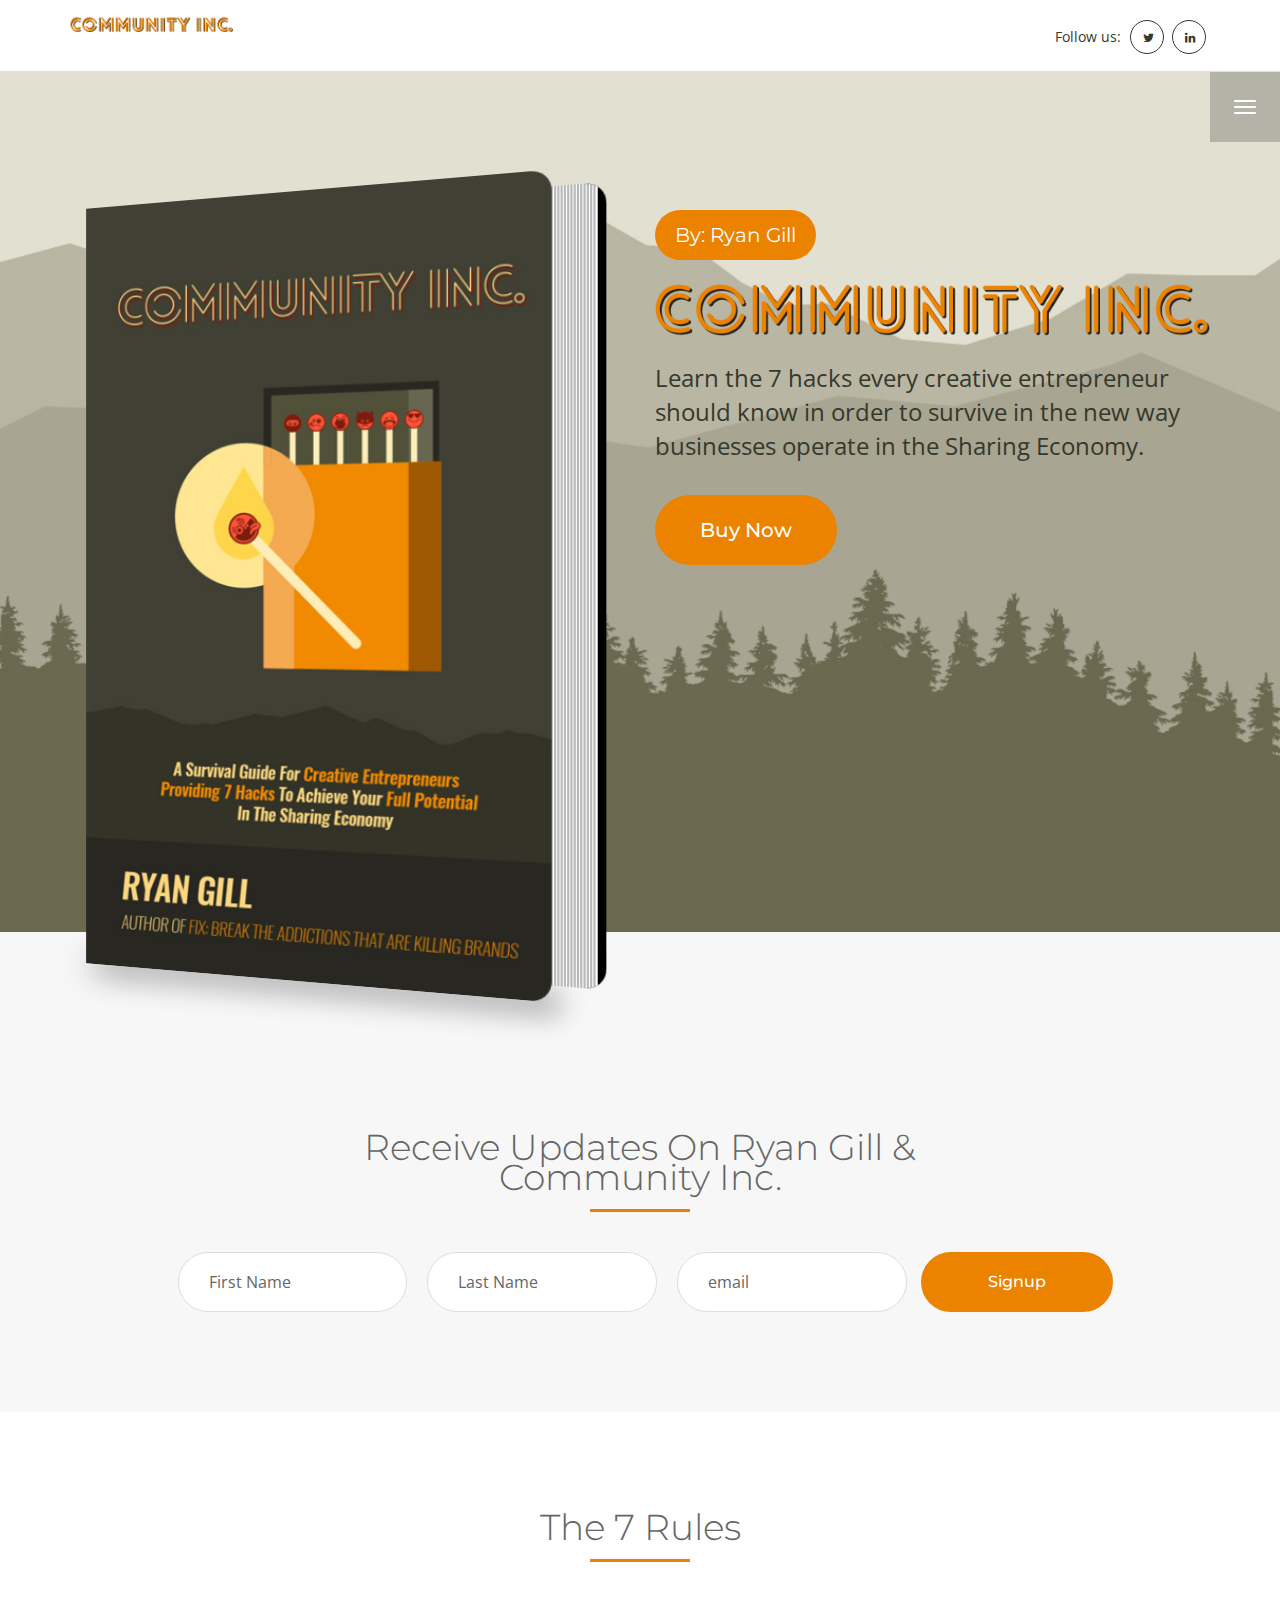
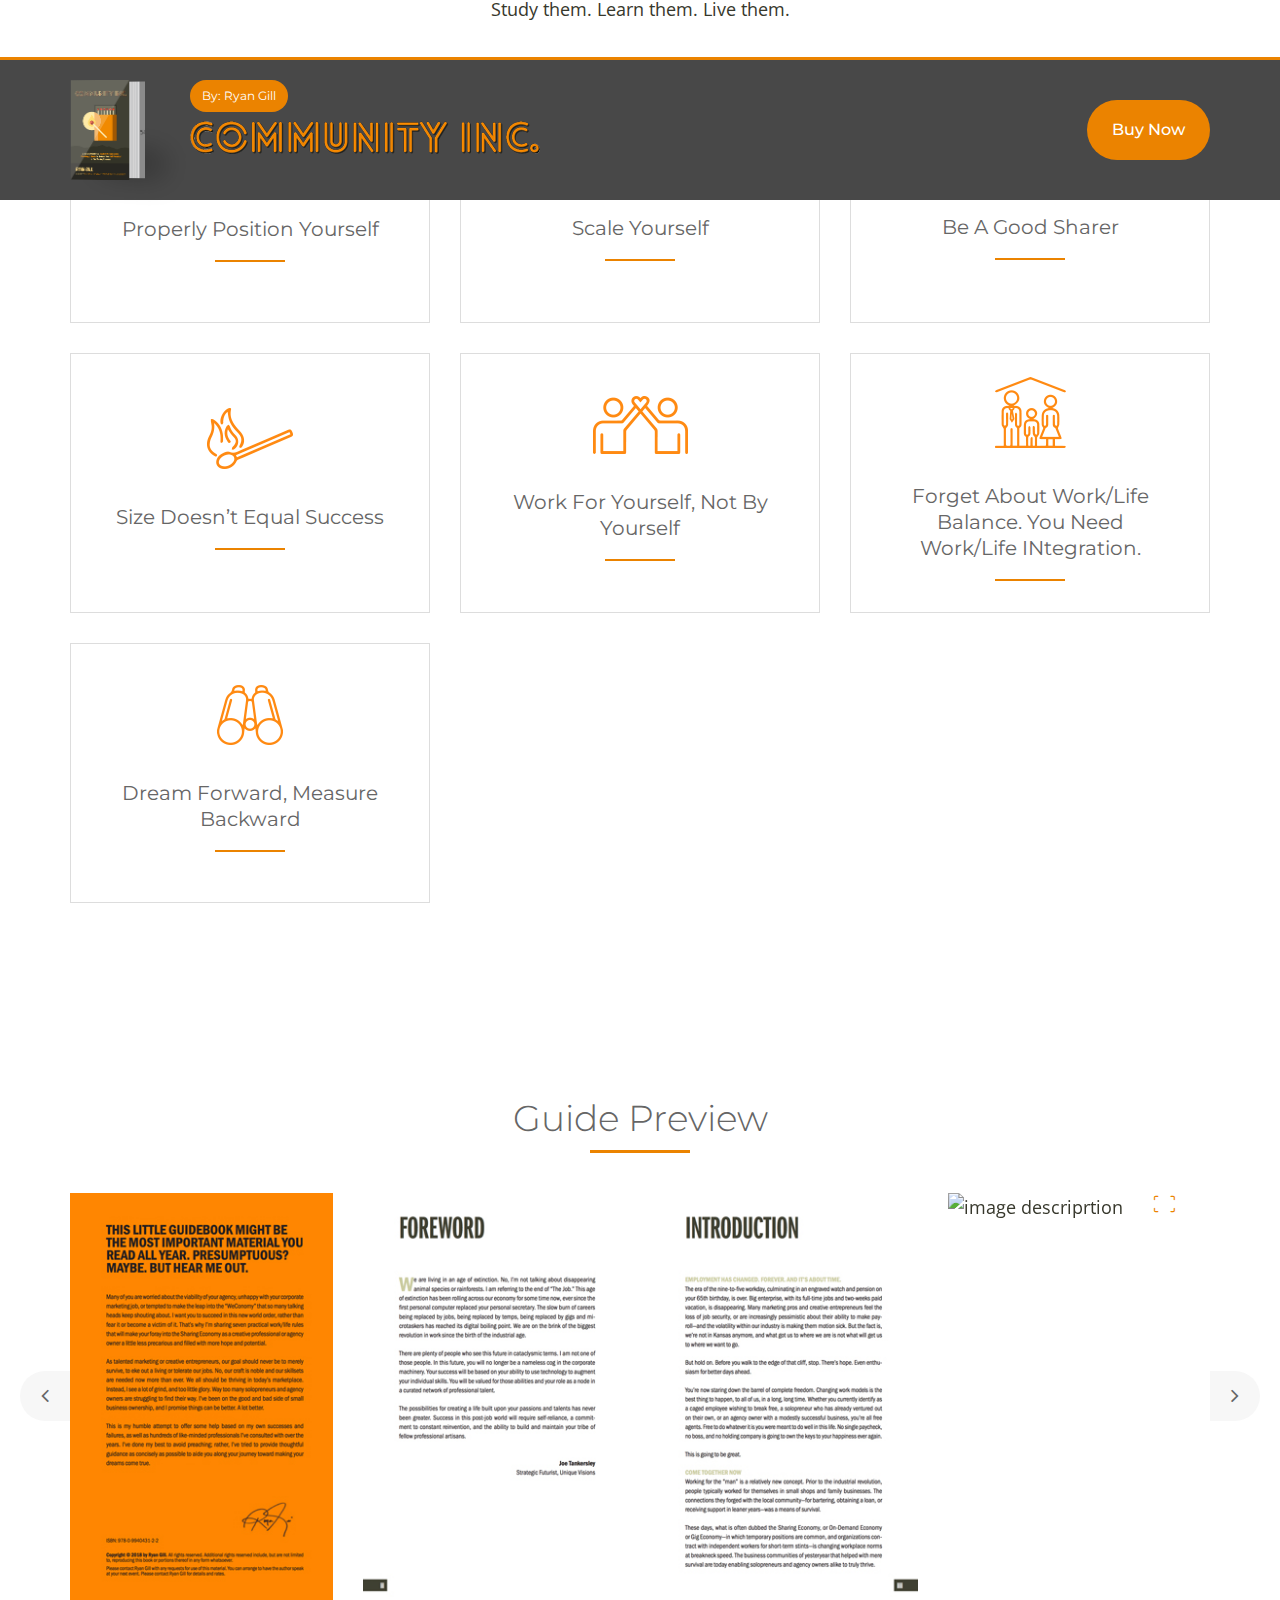
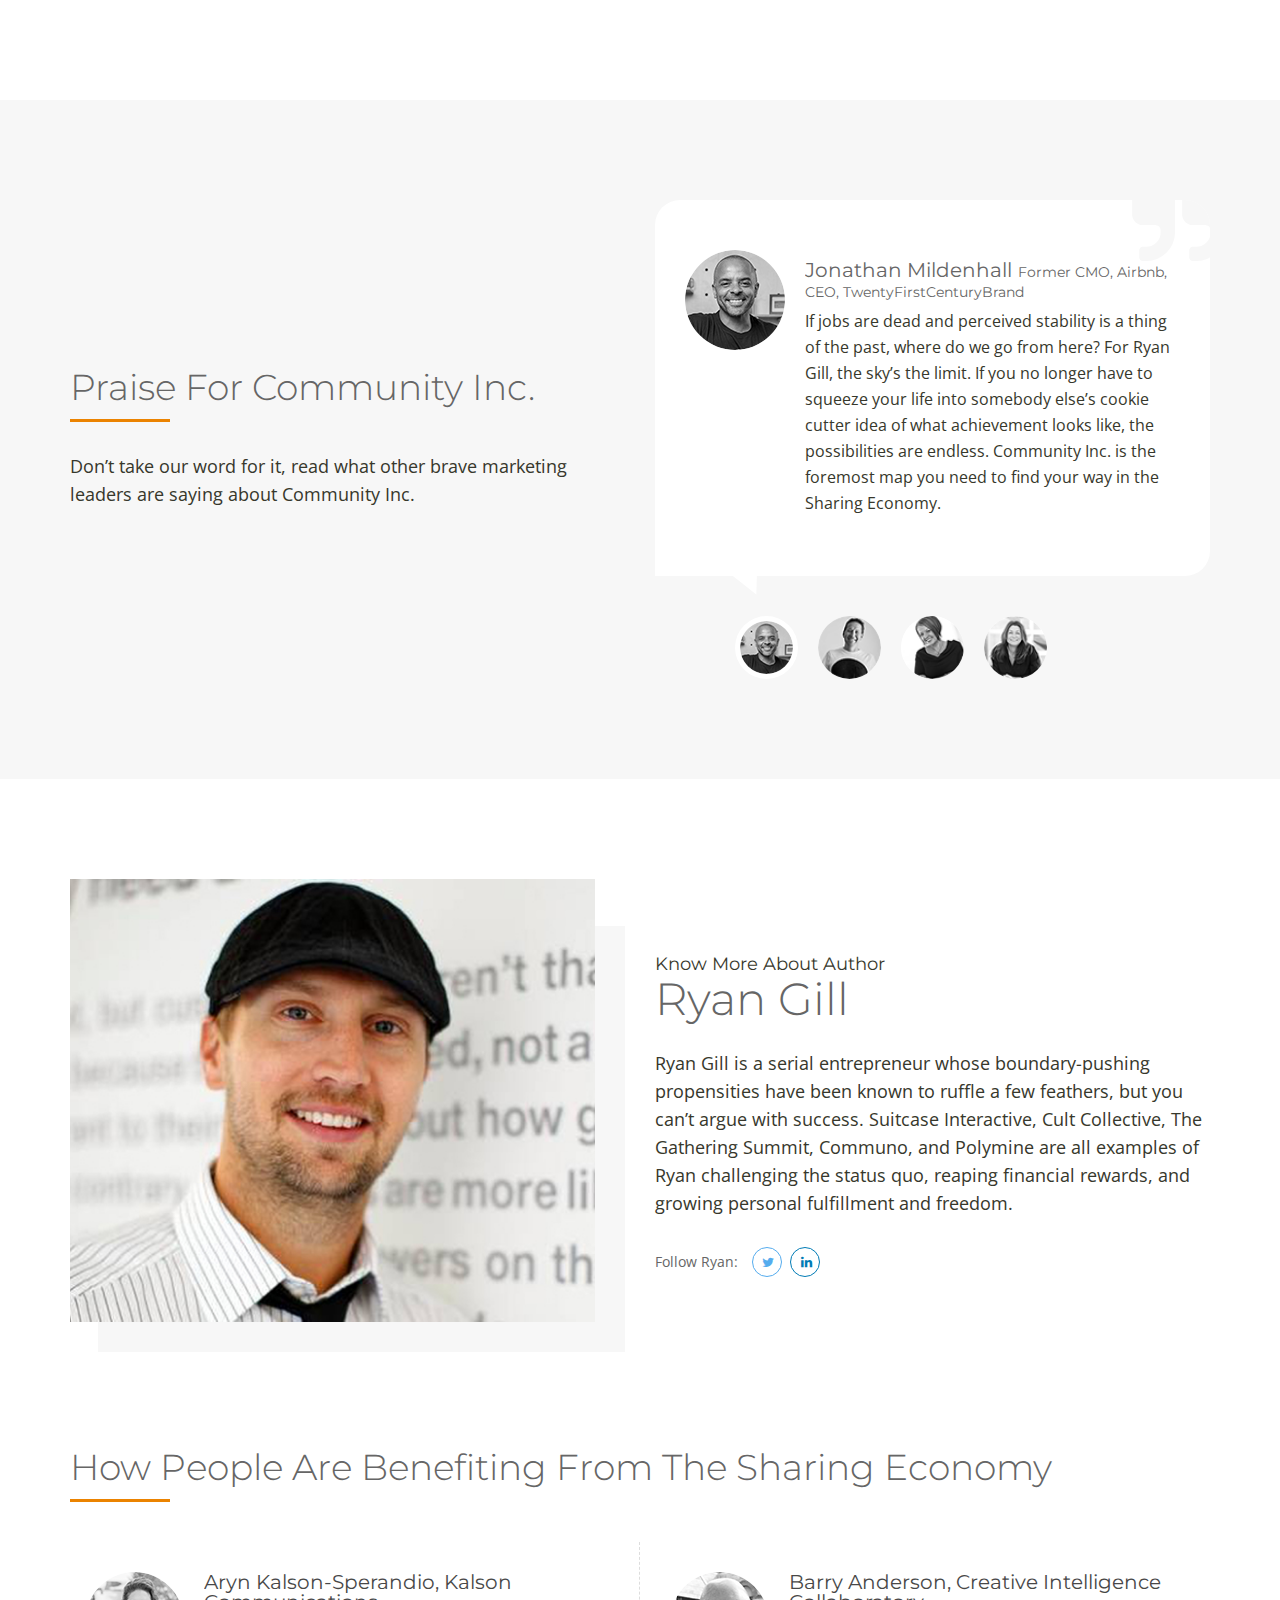
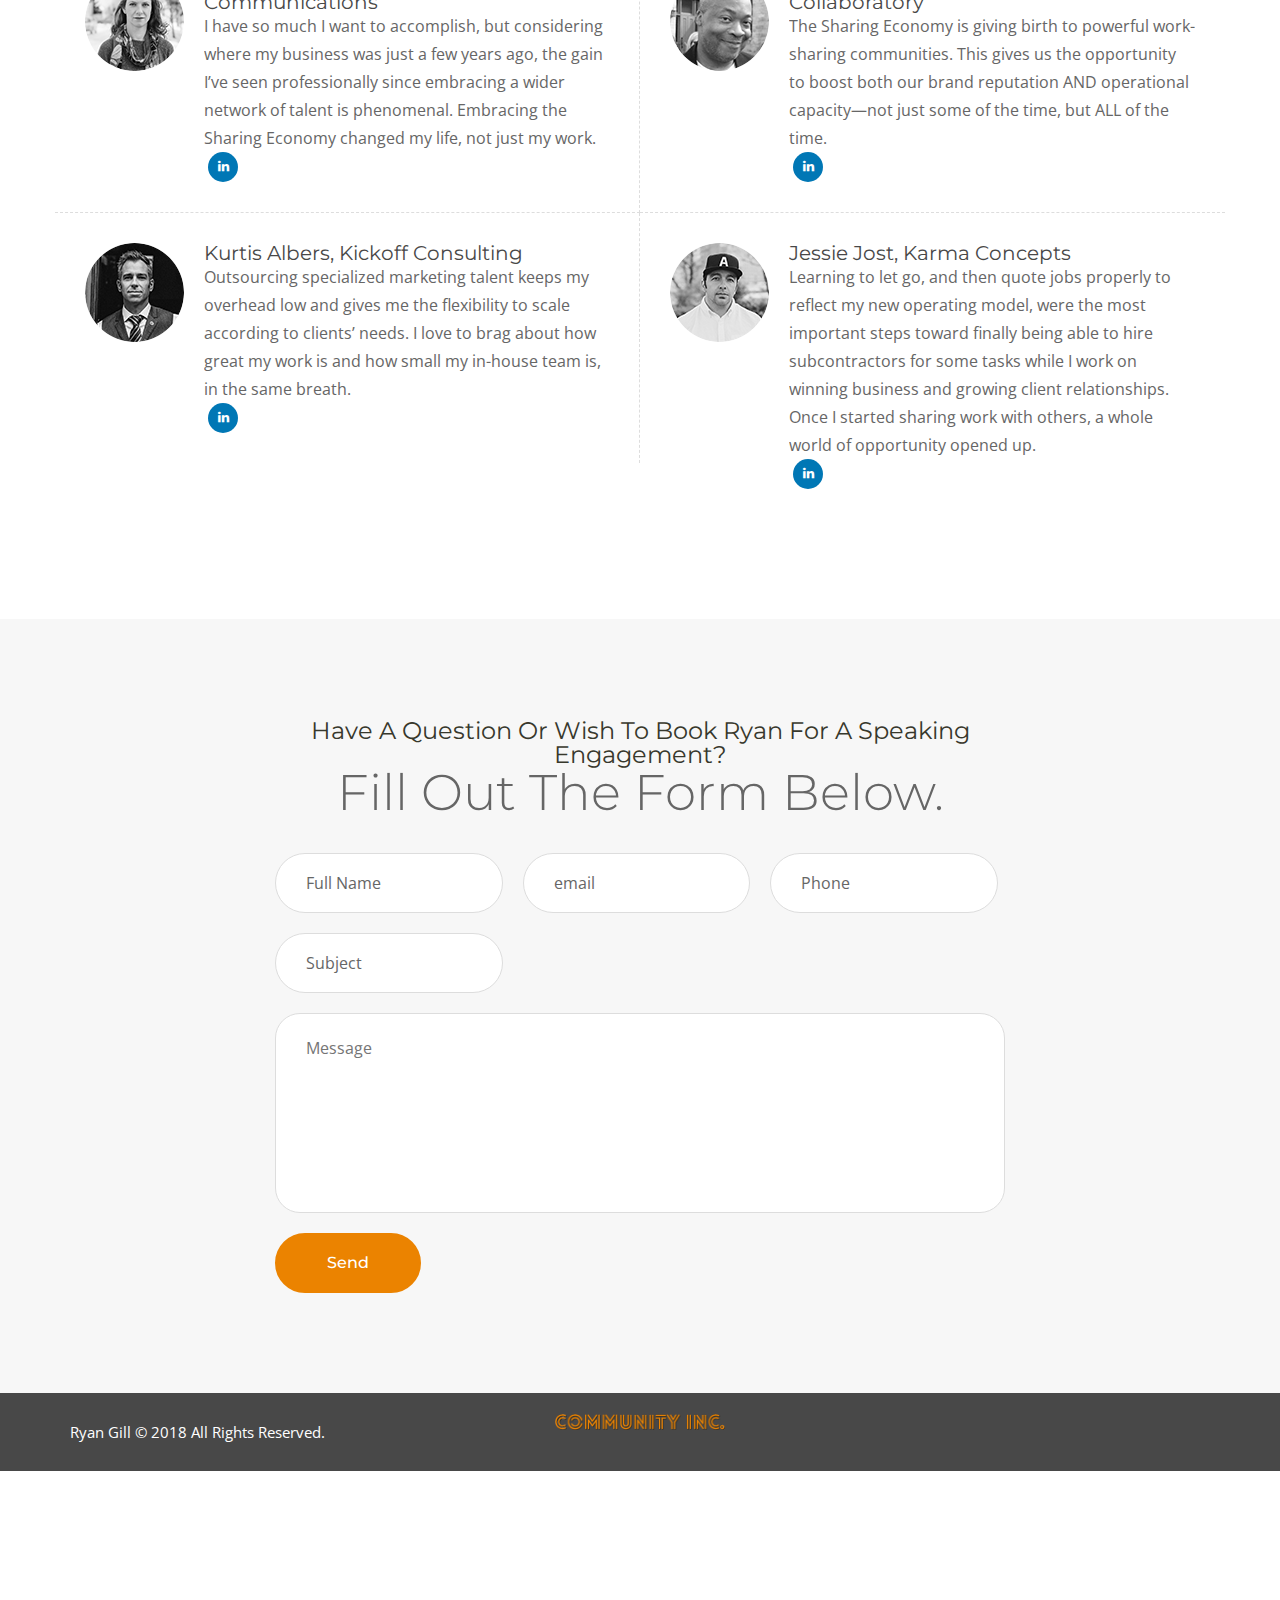
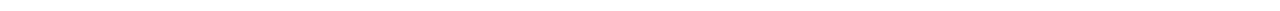
==== commit 5b43c2bb: "updated index" ====
--- a/HTML/index.html
+++ b/HTML/index.html
@@ -39,7 +39,7 @@
 			<a class="tg-btnclosenav navbar-toggle" href="javascript:void(0);" data-toggle="collapse" data-target="#tg-sidenavigation" aria-expanded="true"><i class="icon-arrow-right"></i></a>
 			<div class="tg-navscrollbar">
 				<div class="tg-logoarea">
-					<strong class="tg-logo"><a href="index.html"><img src="images/logob.png" alt="company logo here"></a></strong>
+					<strong class="tg-logo"><a href="index.html"><img src="images/slider/community-inc-sm.png" alt="company logo here"></a></strong>
 				</div>
 				<div id="tg-navigation" class="tg-navigation">
 					<ul>
@@ -53,7 +53,7 @@
 				</div>
 				<div class="tg-socialcopyrights">
 					<ul class="tg-socialicons">
-						<li class="tg-facebook"><a href="javascript:void(0);"><i class="fa fa-facebook-f"></i></a></li>
+						<li class="tg-facebook" style="display:none;"><a href="javascript:void(0);"><i class="fa fa-facebook-f"></i></a></li>
 						<li class="tg-twitter"><a href="javascript:void(0);"><i class="fa fa-twitter"></i></a></li>
 						<li class="tg-linkedin"><a href="javascript:void(0);"><i class="fa fa-linkedin"></i></a></li>
 					</ul>
@@ -86,14 +86,14 @@
 						<div class="tg-logoarea">
 							<strong class="tg-logo">
 								<a href="index.html">
-									<img src="images/logo.png" alt="company logo here">
-									<img src="images/logob.png" alt="company logo here">
+									<img src="images/slider/community-inc-sm.png" alt="company logo here">
+									<img src="images/slider/community-inc-sm.png" alt="company logo here">
 								</a>
 							</strong>
 							<div class="tg-socialiconsarea">
 								<span>Follow us:</span>
 								<ul class="tg-socialicons">
-									<li class="tg-facebook"><a href="https://www.facebook.com/pg/Ryan-Gill-185714798708024/" target="_blank"><i class="fa fa-facebook"></i></a></li>
+									<li class="tg-facebook" style="display:none;"><a href="https://www.facebook.com/pg/Ryan-Gill-185714798708024/" target="_blank"><i class="fa fa-facebook"></i></a></li>
 									<li class="tg-twitter"><a href="https://twitter.com/gilzky" target="_blank"><i class="fa fa-twitter"></i></a></li>
 									<li class="tg-linkedin"><a href="https://www.linkedin.com/in/ryandgill/" target="_blank"><i class="fa fa-linkedin"></i></a></li>
 								</ul>
@@ -129,7 +129,7 @@
 									<span class="tg-bookby">By: Ryan Gill</span>
 									<h1><img src="images/slider/community-inc.png" alt="Community Inc. by Ryan Gill"></h1>
 									<div class="tg-description">
-										<p>Learn the 7 hacks every creative entrepreneur should know in order to survive in the new way business operate in the Sharing Economy.</p>
+										<p>Learn the 7 hacks every creative entrepreneur should know in order to survive in the new way businesses operate in the Sharing Economy.</p>
 									</div>
 									<div class="tg-btnarea">
 										<a class="tg-btn tg-active" href="javascript:void(0);">Buy Now</a>
@@ -285,7 +285,7 @@
 							<div class="col-xs-12 col-sm-12 col-md-8 col-md-push-2 col-lg-8 col-lg-push-2">
 								<div class="tg-sectionhead">
 									<div class="tg-sectiontitle">
-										<h2>Receive Updates On Ryan GIll &amp; Community Inc.</h2>
+										<h2>Receive Updates On Ryan Gill &amp; Community Inc.</h2>
 									</div>
 								</div>
 							</div>
@@ -583,6 +583,12 @@
 										<a class="tg-btnview" href="images/pages/preview-03-lg.jpg" data-rel="prettyPhoto[video]"><i class="icon-frame-expand"></i></a>
 									</figcaption>
 								</figure>
+								<figure class="item tg-page">
+									<img src="images/pages/preview-04.jpg" alt="image descriprtion">
+									<figcaption>
+										<a class="tg-btnview" href="images/pages/preview-04-lg.jpg" data-rel="prettyPhoto[video]"><i class="icon-frame-expand"></i></a>
+									</figcaption>
+								</figure>
 							</div>
 						</div>
 					</div>
@@ -701,7 +707,7 @@
 									<div class="tg-followauthor">
 										<span>Follow Ryan:</span>
 										<ul class="tg-socialicons">
-											<li class="tg-facebook"><a href="https://www.facebook.com/rgilzky/" target="_blank"><i class="fa fa-facebook"></i></a></li>
+											<li class="tg-facebook" style="display:none;"><a href="https://www.facebook.com/rgilzky/" target="_blank"><i class="fa fa-facebook"></i></a></li>
 											<li class="tg-twitter"><a href="https://twitter.com/gilzky" target="_blank"><i class="fa fa-twitter"></i></a></li>
 											<li class="tg-linkedin"><a href="https://www.linkedin.com/in/ryandgill/" target="_blank"><i class="fa fa-linkedin"></i></a></li>
 										</ul>
@@ -745,7 +751,7 @@
 											<h2><a href="javascript:void(0);">Barry Anderson, Creative Intelligence Collaboratory</a></h2>
 										</div>
 										<div class="tg-description">
-											<p>The Sharing Economy is giving birth to powerful work-sharing communities. This gives us the opportunity to boost both our brand reputation AND operational capacity—not just some of the time, but ALL of the time. I wish this innovation happened earlier in my career. I encourage everyone to embrace it. Don’t fight it.</p>
+											<p>The Sharing Economy is giving birth to powerful work-sharing communities. This gives us the opportunity to boost both our brand reputation AND operational capacity—not just some of the time, but ALL of the time.</p>
 											<ul class="tg-socialicons">
 												<li class="tg-linkedin"><a href="https://www.linkedin.com/in/barry-anderson-4092764/" target="_blank"><i class="fa fa-linkedin"></i></a></li>
 											</ul>
@@ -1005,22 +1011,22 @@
 							</div>
 						</div>
 						<div class="col-xs-12 col-sm-12 col-md-8 col-md-push-2 col-lg-8 col-lg-push-2">
-							<form class="tg-formtheme tg-formcontactus" action="mailto:Heidi@cultideas.com">
+							<form name="contactform" class="tg-formtheme tg-formcontactus" action="form-to-email.php" method="post" enctype="text/plain">
 								<fieldset>
 									<div class="form-group">
-										<input type="text" name="yourname" class="form-control" placeholder="Full Name">
+										<input type="text" name="name" class="form-control" placeholder="Full Name">
 									</div>
 									<div class="form-group">
-										<input type="email" name="youremail" class="form-control" placeholder="Email">
+										<input type="email" name="email" class="form-control" placeholder="Email">
 									</div>
 									<div class="form-group">
 										<input type="text" name="phone" class="form-control" placeholder="Phone">
 									</div>
 									<div class="form-group">
-										<input type="text" name="phone" class="form-control" placeholder="Subject">
+										<input type="text" name="subject" class="form-control" placeholder="Subject">
 									</div>
 									<div class="form-group">
-										<textarea placeholder="Message"></textarea>
+										<textarea name="message" placeholder="Message"></textarea>
 									</div>
 									<div class="form-group">
 										<button type="submit" class="tg-btn tg-active">Send</button>
@@ -1045,7 +1051,7 @@
 			<div class="container">
 				<div class="row">
 					<div class="col-xs-12 col-sm-12 col-md-12 col-lg-12">
-						<nav class="tg-addnav">
+						<nav class="tg-addnav" style="display:none;">
 							<ul>
 								<li><a href="javascript:void(0);">Terms &amp; Condition</a></li>
 								<li><a href="javascript:void(0);">Privacy Policy</a></li>
@@ -1053,7 +1059,7 @@
 							</ul>
 						</nav>
 						<p class="tg-copyrights">Ryan Gill © 2018 All Rights Reserved.</p>
-						<strong class="tg-logo"><a href="index.html"><img src="images/logo.png" alt="company logo here"></a></strong>
+						<strong class="tg-logo"><a href="index.html"><img src="images/slider/community-inc-sm.png" alt="company logo here"></a></strong>
 					</div>
 				</div>
 			</div>
@@ -1065,6 +1071,7 @@
 	<!--************************************
 			Wrapper End
 	*************************************-->
+
 	<script src="js/vendor/jquery-library.js"></script>
 	<script src="js/vendor/bootstrap.min.js"></script>
 	<script src="js/jquery.singlePageNav.min.js"></script>
--- a/HTML/css/main.css
+++ b/HTML/css/main.css
@@ -1454,6 +1454,7 @@
 	justify-content: center;
 	align-items: center;
 	align-content: center;
+	height: 260px;
 }
 .tg-topicon,
 .tg-bottomicon{
@@ -1474,7 +1475,7 @@
 	margin:0;
 	font-size:20px;
 	padding:0 0 20px;
-	line-height:20px;
+	line-height:26px;
 	position:relative;
 }
 .tg-title h3:before{
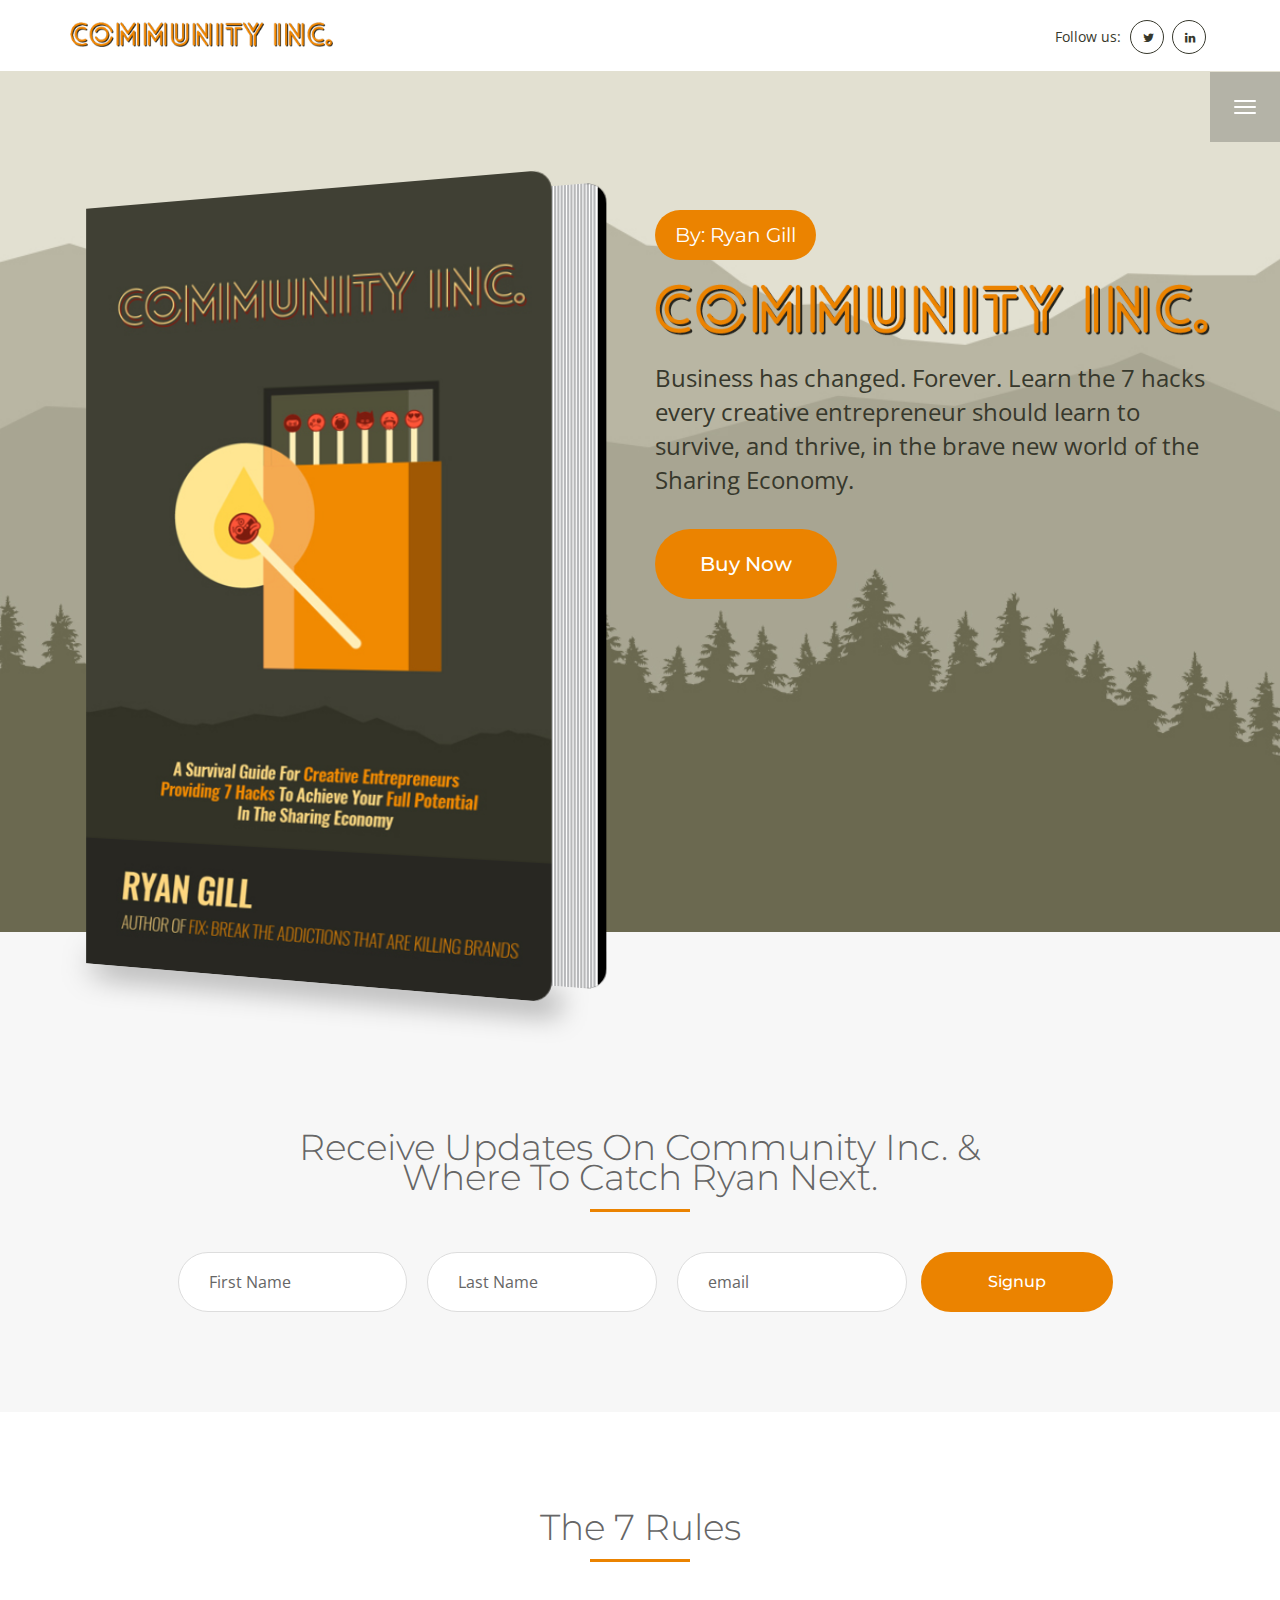
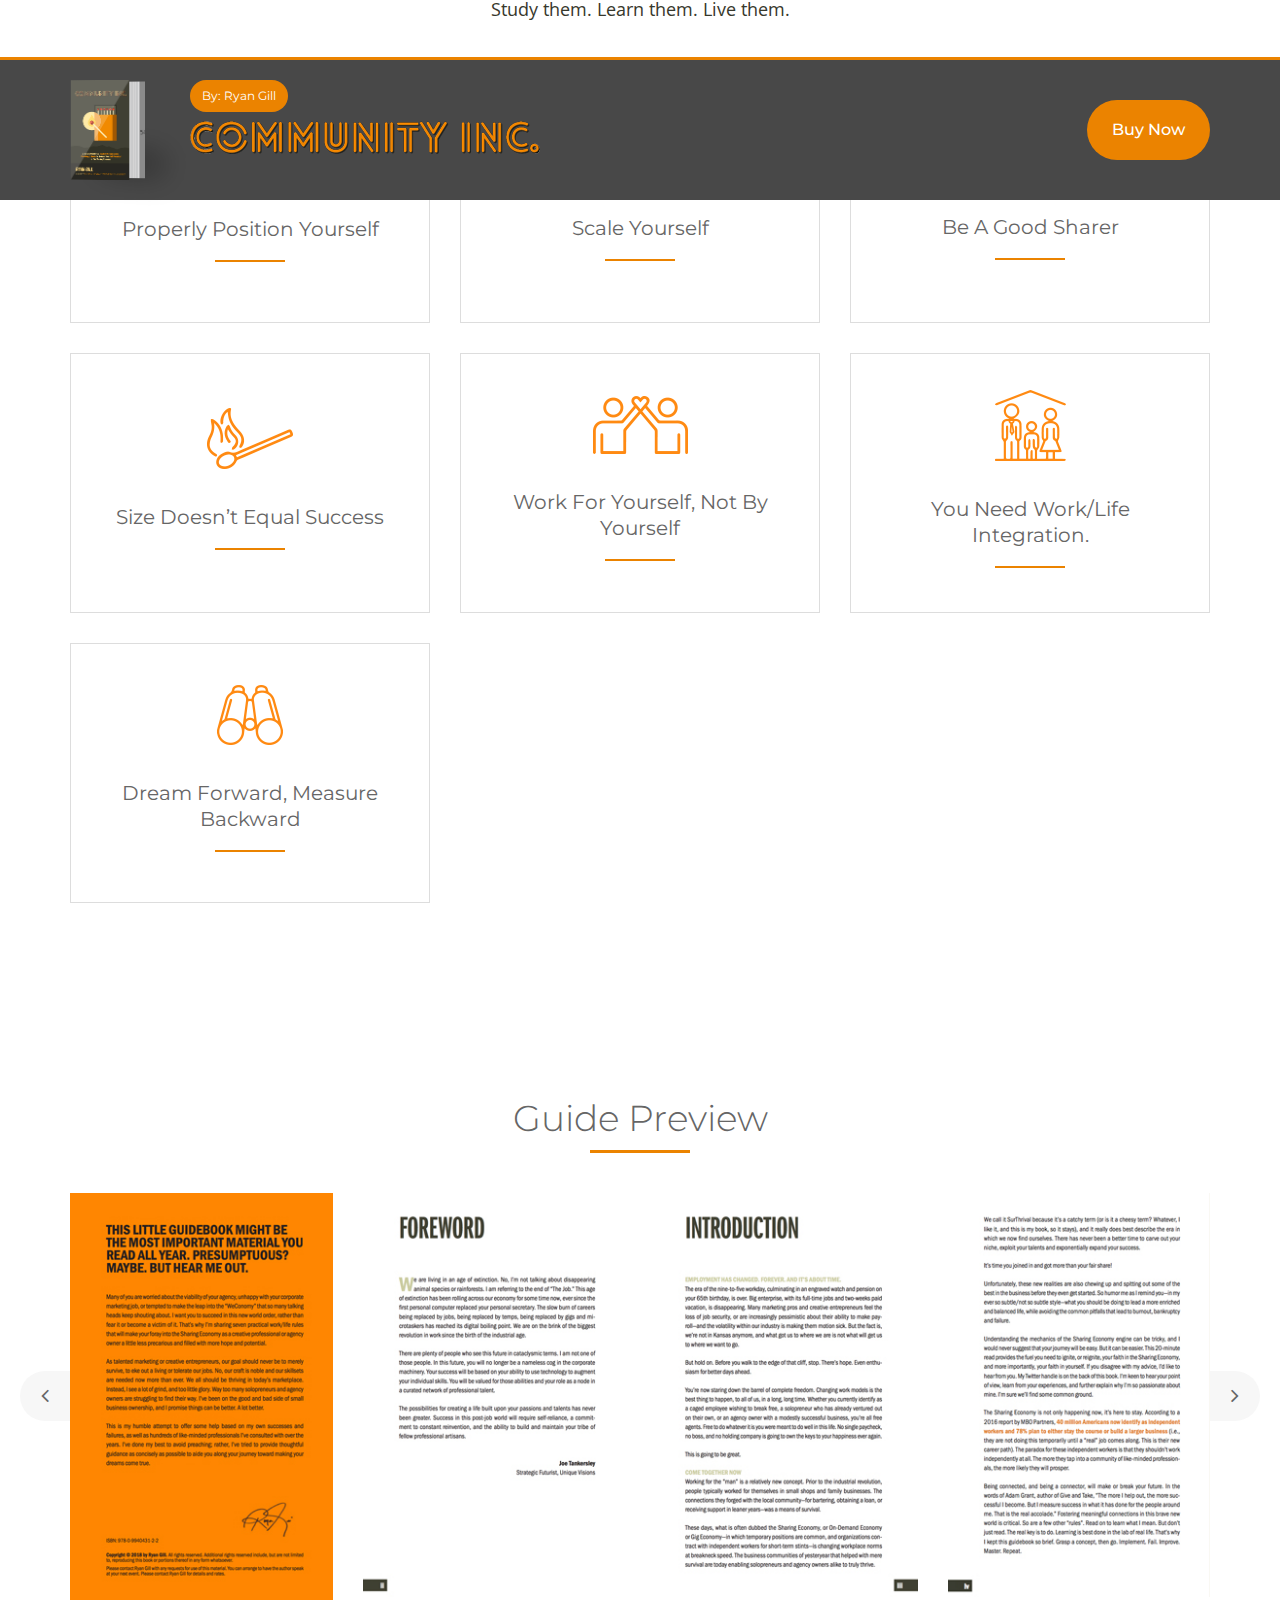
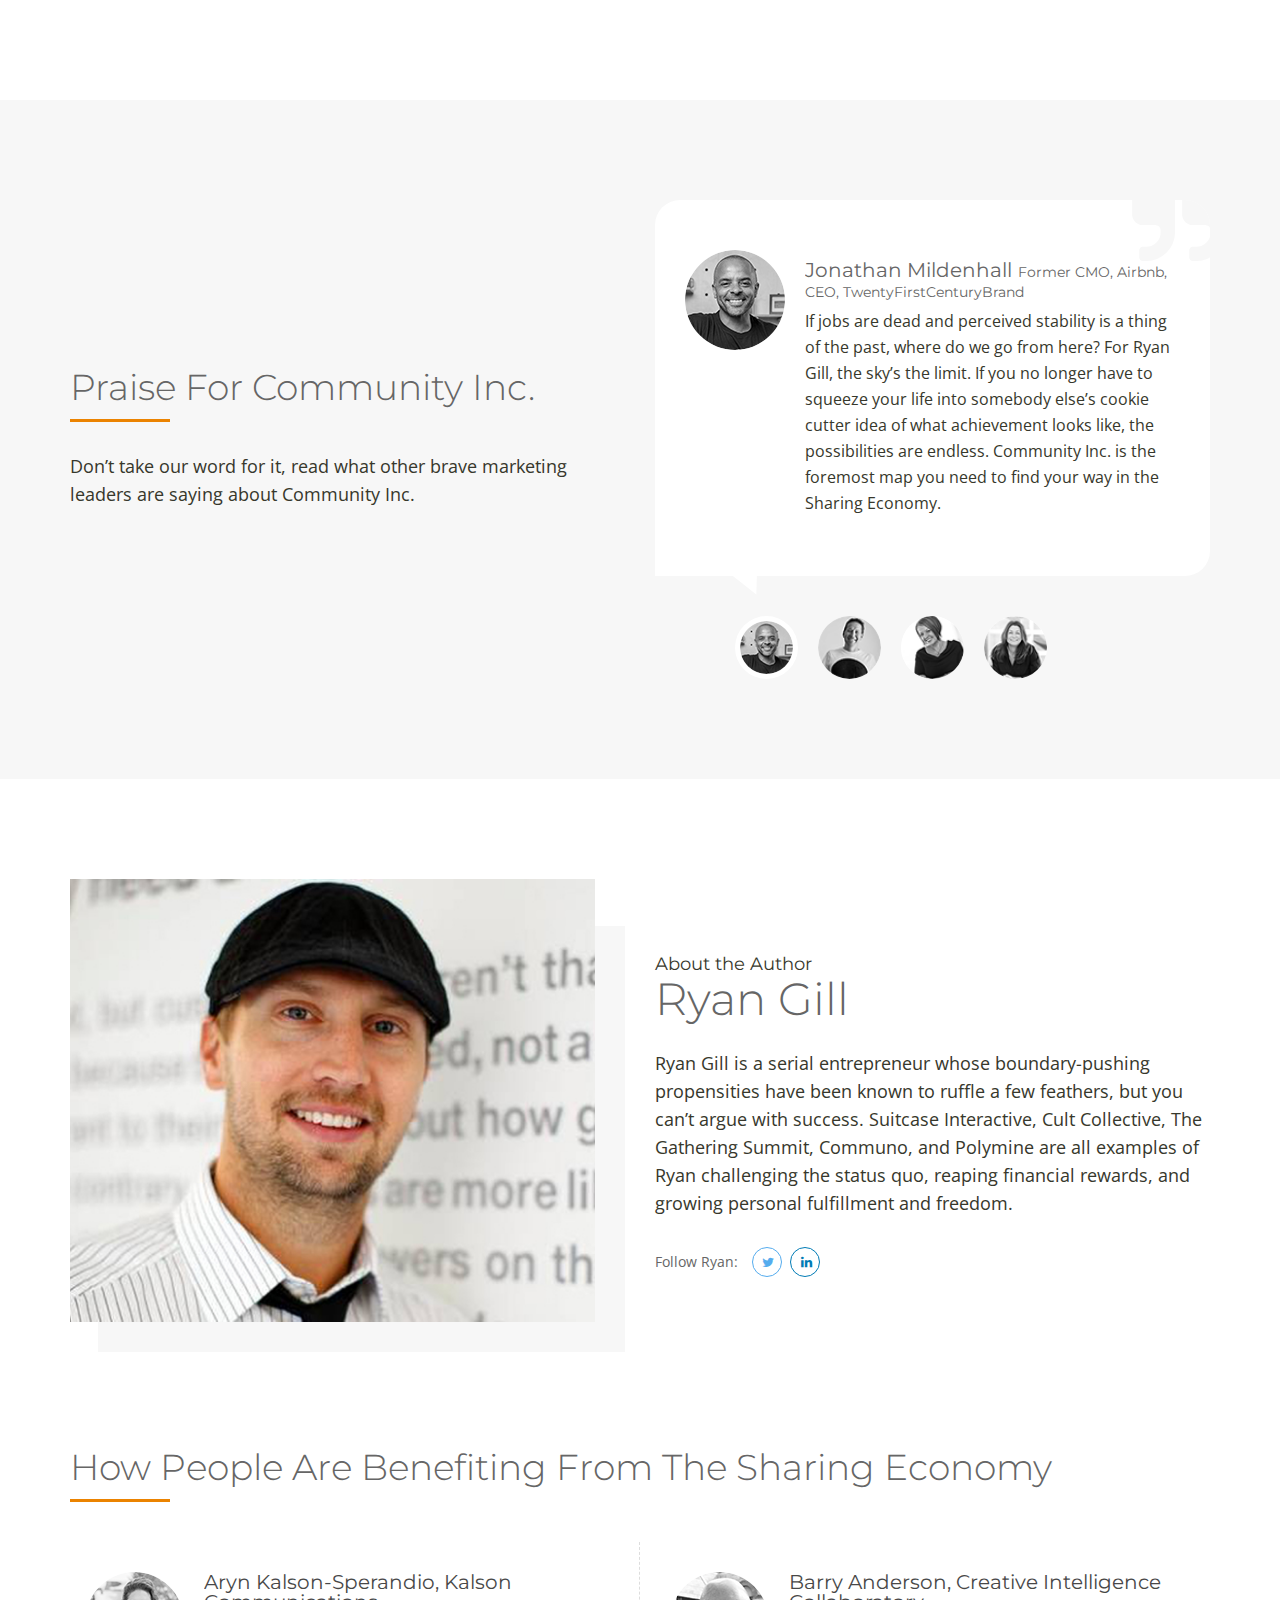
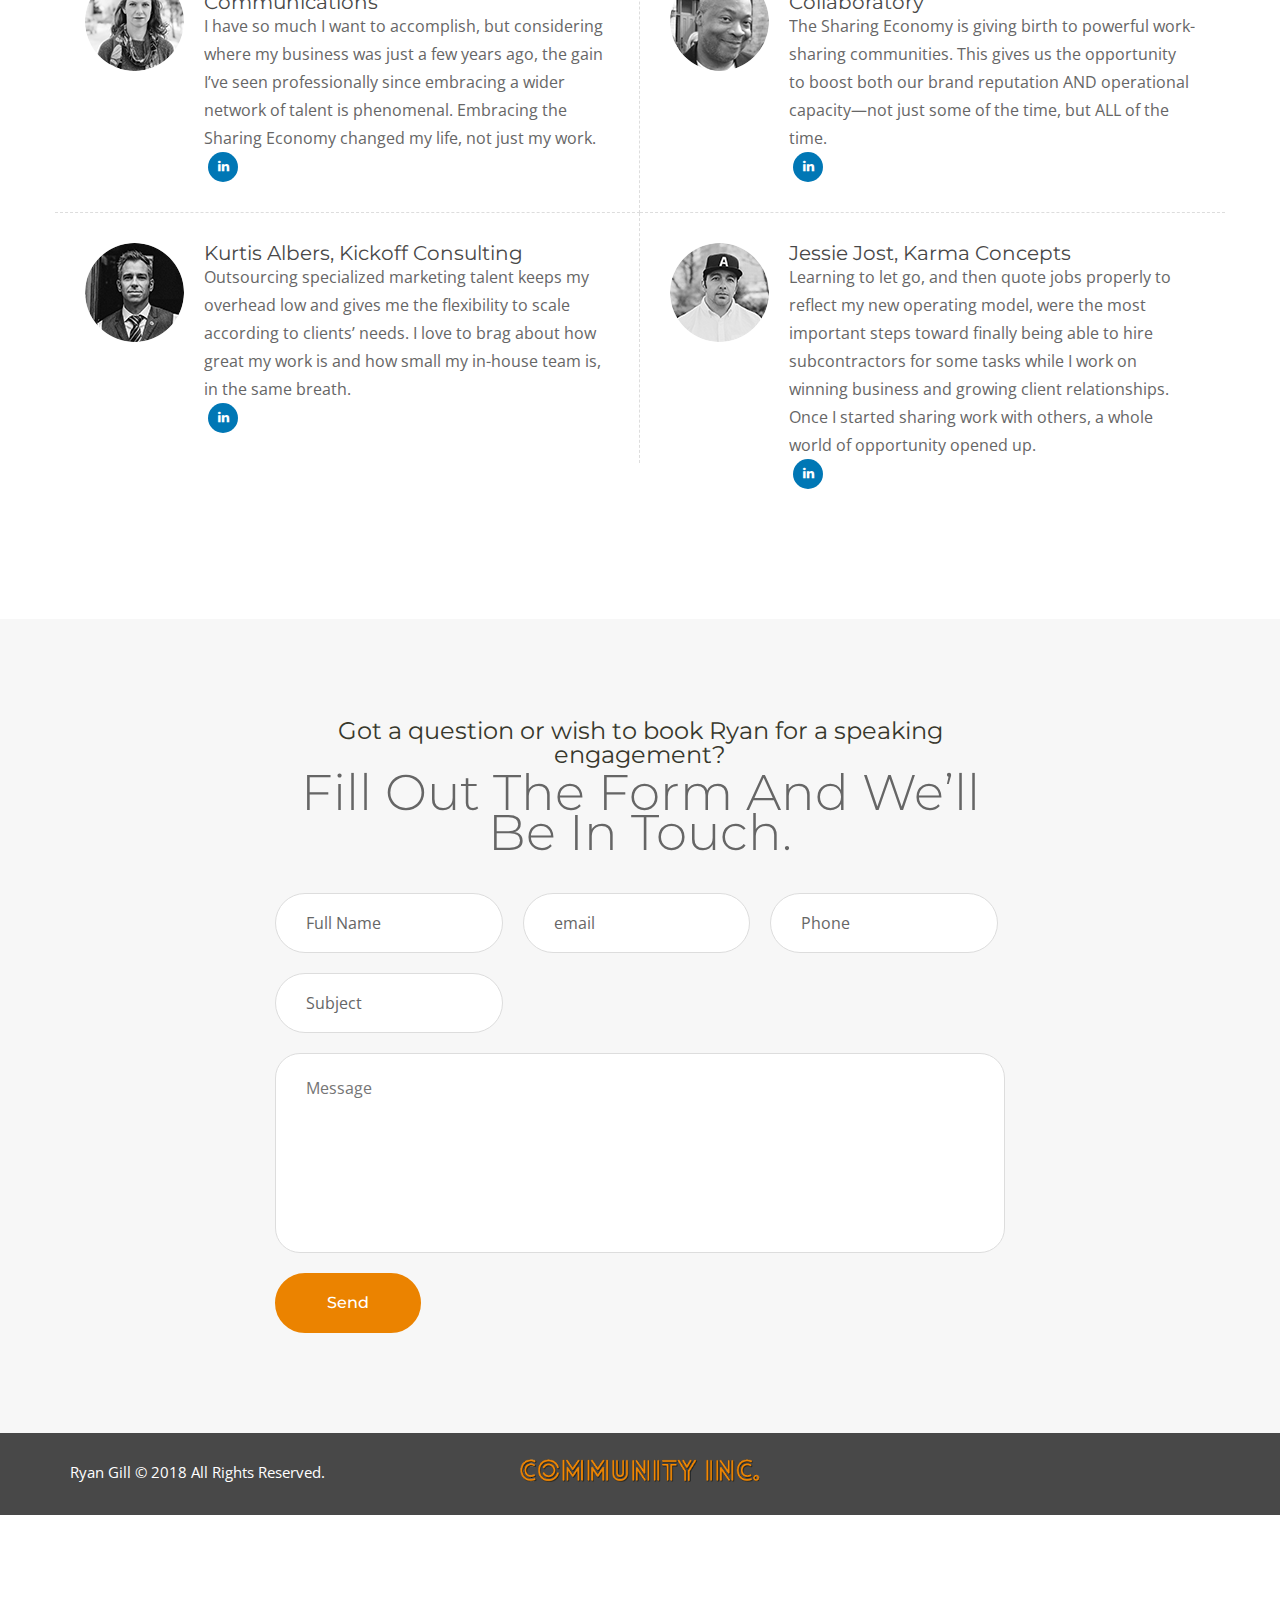
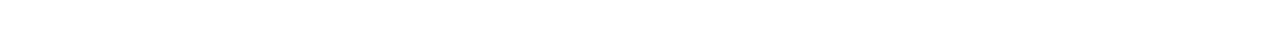
==== commit d3c4a48f: "revised index and add thank-you.html" ====
--- a/HTML/index.html
+++ b/HTML/index.html
@@ -129,10 +129,10 @@
 									<span class="tg-bookby">By: Ryan Gill</span>
 									<h1><img src="images/slider/community-inc.png" alt="Community Inc. by Ryan Gill"></h1>
 									<div class="tg-description">
-										<p>Learn the 7 hacks every creative entrepreneur should know in order to survive in the new way businesses operate in the Sharing Economy.</p>
+										<p>Business has changed. Forever. Learn the 7 hacks every creative entrepreneur should learn to survive, and thrive, in the brave new world of the Sharing Economy.</p>
 									</div>
 									<div class="tg-btnarea">
-										<a class="tg-btn tg-active" href="javascript:void(0);">Buy Now</a>
+										<a class="tg-btn tg-active" href="https://www.amazon.ca/dp/0994043120" target="_blank">Buy Now</a>
 										<a class="tg-readsample" href="javascript:void(0);" style="display:none;">Read A Free Sample</a>
 									</div>
 									<em class="tg-inlucdebooks" style="display:none;">* eBook includes iBooks, PDF &amp; ePub versions</em>
@@ -228,7 +228,7 @@
 								<em class="tg-inlucdebooks" style="display:none;">* eBook includes iBooks, PDF &amp; ePub versions</em>
 							</div>
 							<div class="tg-btnarea">
-								<a class="tg-btn tg-active" href="javascript:void(0);"><span>Buy Now</span></a>
+								<a class="tg-btn tg-active" href="https://www.amazon.ca/dp/0994043120" target="_blank"><span>Buy Now</span></a>
 								<a class="tg-readsample" href="javascript:void(0);" style="display:none;">Read A Free Sample</a>
 							</div>
 						</div>
@@ -285,7 +285,7 @@
 							<div class="col-xs-12 col-sm-12 col-md-8 col-md-push-2 col-lg-8 col-lg-push-2">
 								<div class="tg-sectionhead">
 									<div class="tg-sectiontitle">
-										<h2>Receive Updates On Ryan Gill &amp; Community Inc.</h2>
+										<h2>Receive updates on Community Inc. &amp; where to catch Ryan next.</h2>
 									</div>
 								</div>
 							</div>
@@ -388,7 +388,7 @@
 									<img src="images/icons/work_life.png">
 									<div class="">
 										<div class="tg-title">
-											<h3>Forget About Work/Life Balance. You Need Work/Life INtegration.</h3>
+											<h3>You Need Work/Life Integration.</h3>
 										</div>
 									</div>
 								</div>
@@ -697,7 +697,7 @@
 								<div class="tg-aboutauthorshortcode tg-textshortcode">
 									<div class="tg-sectionhead tg-sectionheadvtwo tg-textalignleft">
 										<div class="tg-sectiontitle">
-											<span>Know More About Author</span>
+											<span>About the Author</span>
 											<h2>Ryan Gill</h2>
 										</div>
 									</div>
@@ -1005,13 +1005,13 @@
 						<div class="col-xs-12 col-sm-12 col-md-8 col-md-push-2 col-lg-8 col-lg-push-2">
 							<div class="tg-sectionhead tg-sectionheadvthree">
 								<div class="tg-sectiontitle">
-									<span>Have A Question Or Wish To Book Ryan For A Speaking Engagement?</span>
-									<h2>Fill Out The Form Below.</h2>
+									<span>Got a question or wish to book Ryan for a speaking engagement?</span>
+									<h2> Fill out the form and we’ll be in touch.</h2>
 								</div>
 							</div>
 						</div>
 						<div class="col-xs-12 col-sm-12 col-md-8 col-md-push-2 col-lg-8 col-lg-push-2">
-							<form name="contactform" class="tg-formtheme tg-formcontactus" action="form-to-email.php" method="post" enctype="text/plain">
+							<form name="contactform" class="tg-formtheme tg-formcontactus" action="form-to-email.php" method="post">
 								<fieldset>
 									<div class="form-group">
 										<input type="text" name="name" class="form-control" placeholder="Full Name">
@@ -1029,7 +1029,7 @@
 										<textarea name="message" placeholder="Message"></textarea>
 									</div>
 									<div class="form-group">
-										<button type="submit" class="tg-btn tg-active">Send</button>
+										<button type="submit" name="submit" class="tg-btn tg-active">Send</button>
 									</div>
 								</fieldset>
 							</form>
--- a/HTML/css/main.css
+++ b/HTML/css/main.css
@@ -951,7 +951,8 @@
 }
 .tg-btnclosenav:hover{color:#fff;}
 .tg-fixedheader .tg-logo a{
-	width: 163px;
+	width: 263px;
+	margin-top: 5px;
 	position: relative;
 }
 .tg-fixedheader .tg-logo a img{
@@ -2169,7 +2170,8 @@
 }
 .tg-footer .tg-logo{
 	float:none;
-	width:170px;
+	width:240px;
 	margin:0 auto;
+	margin-top: 5px;
 	display:block;
 }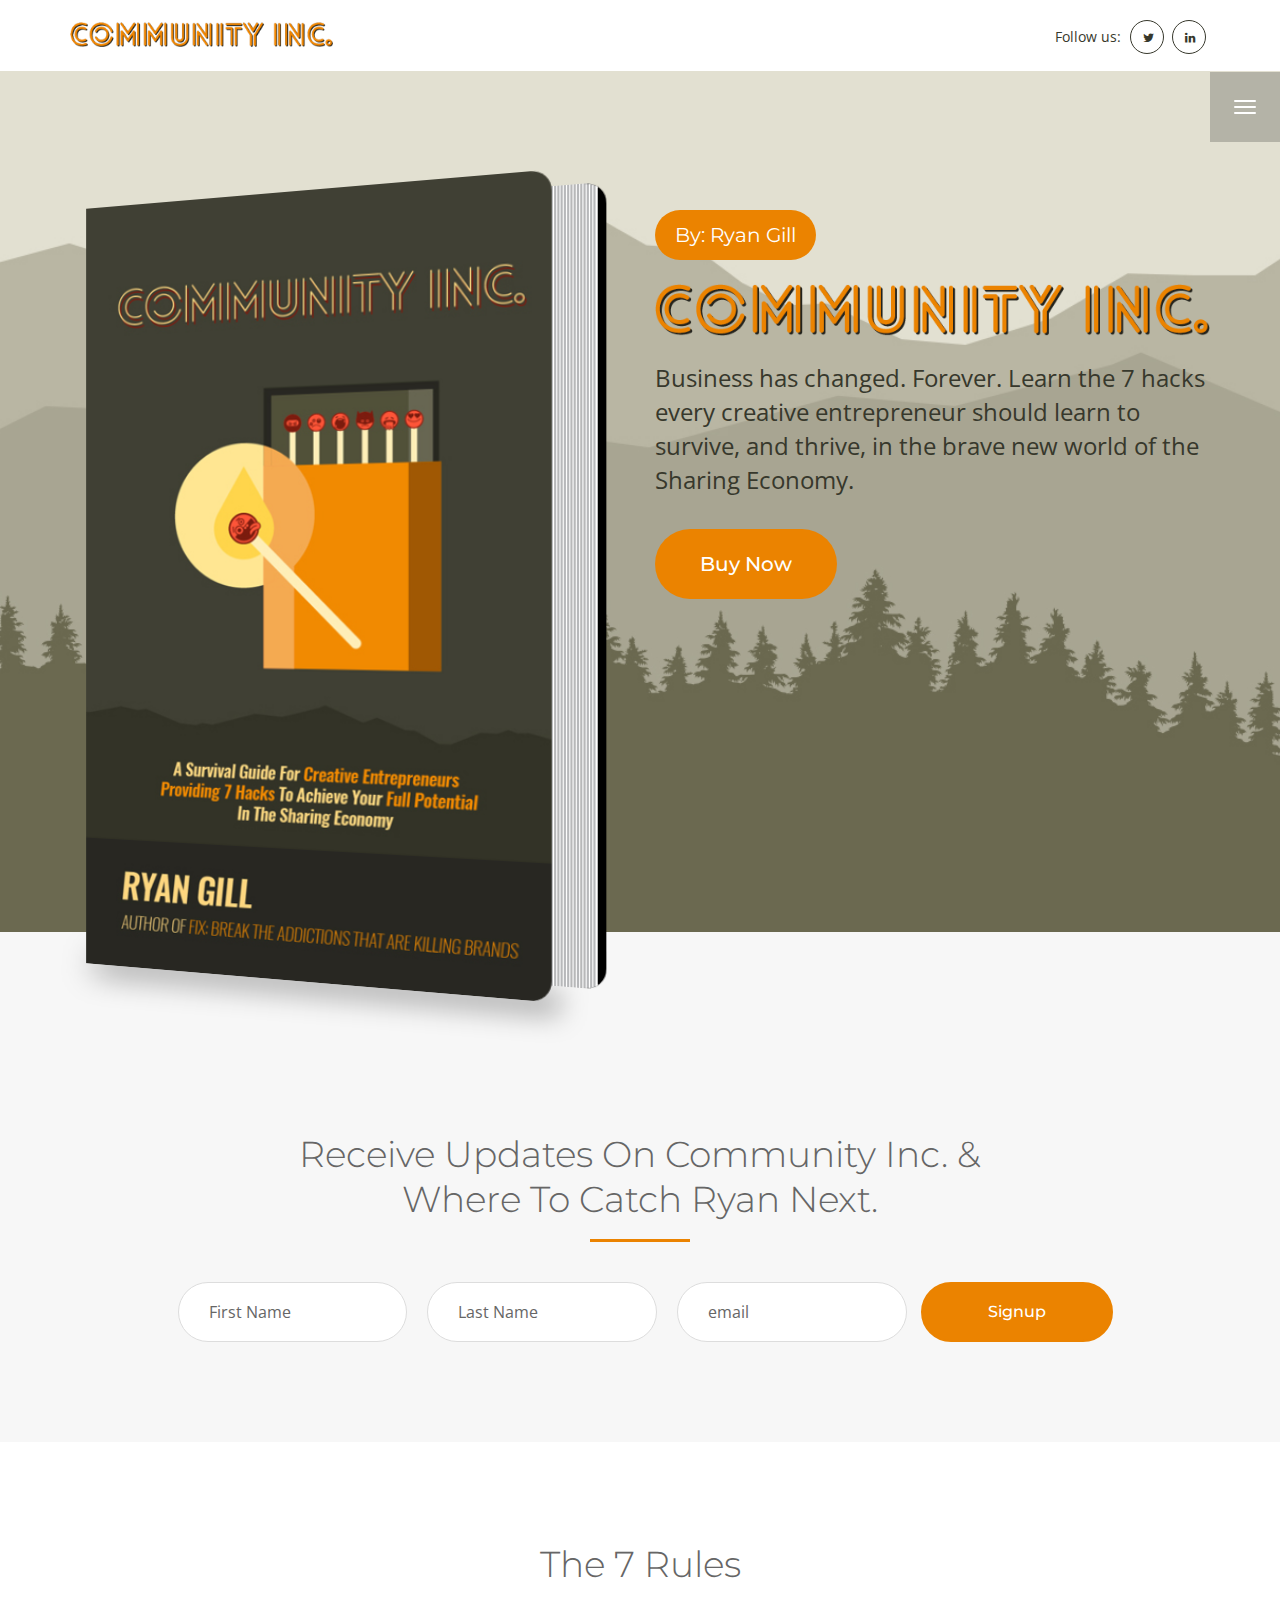
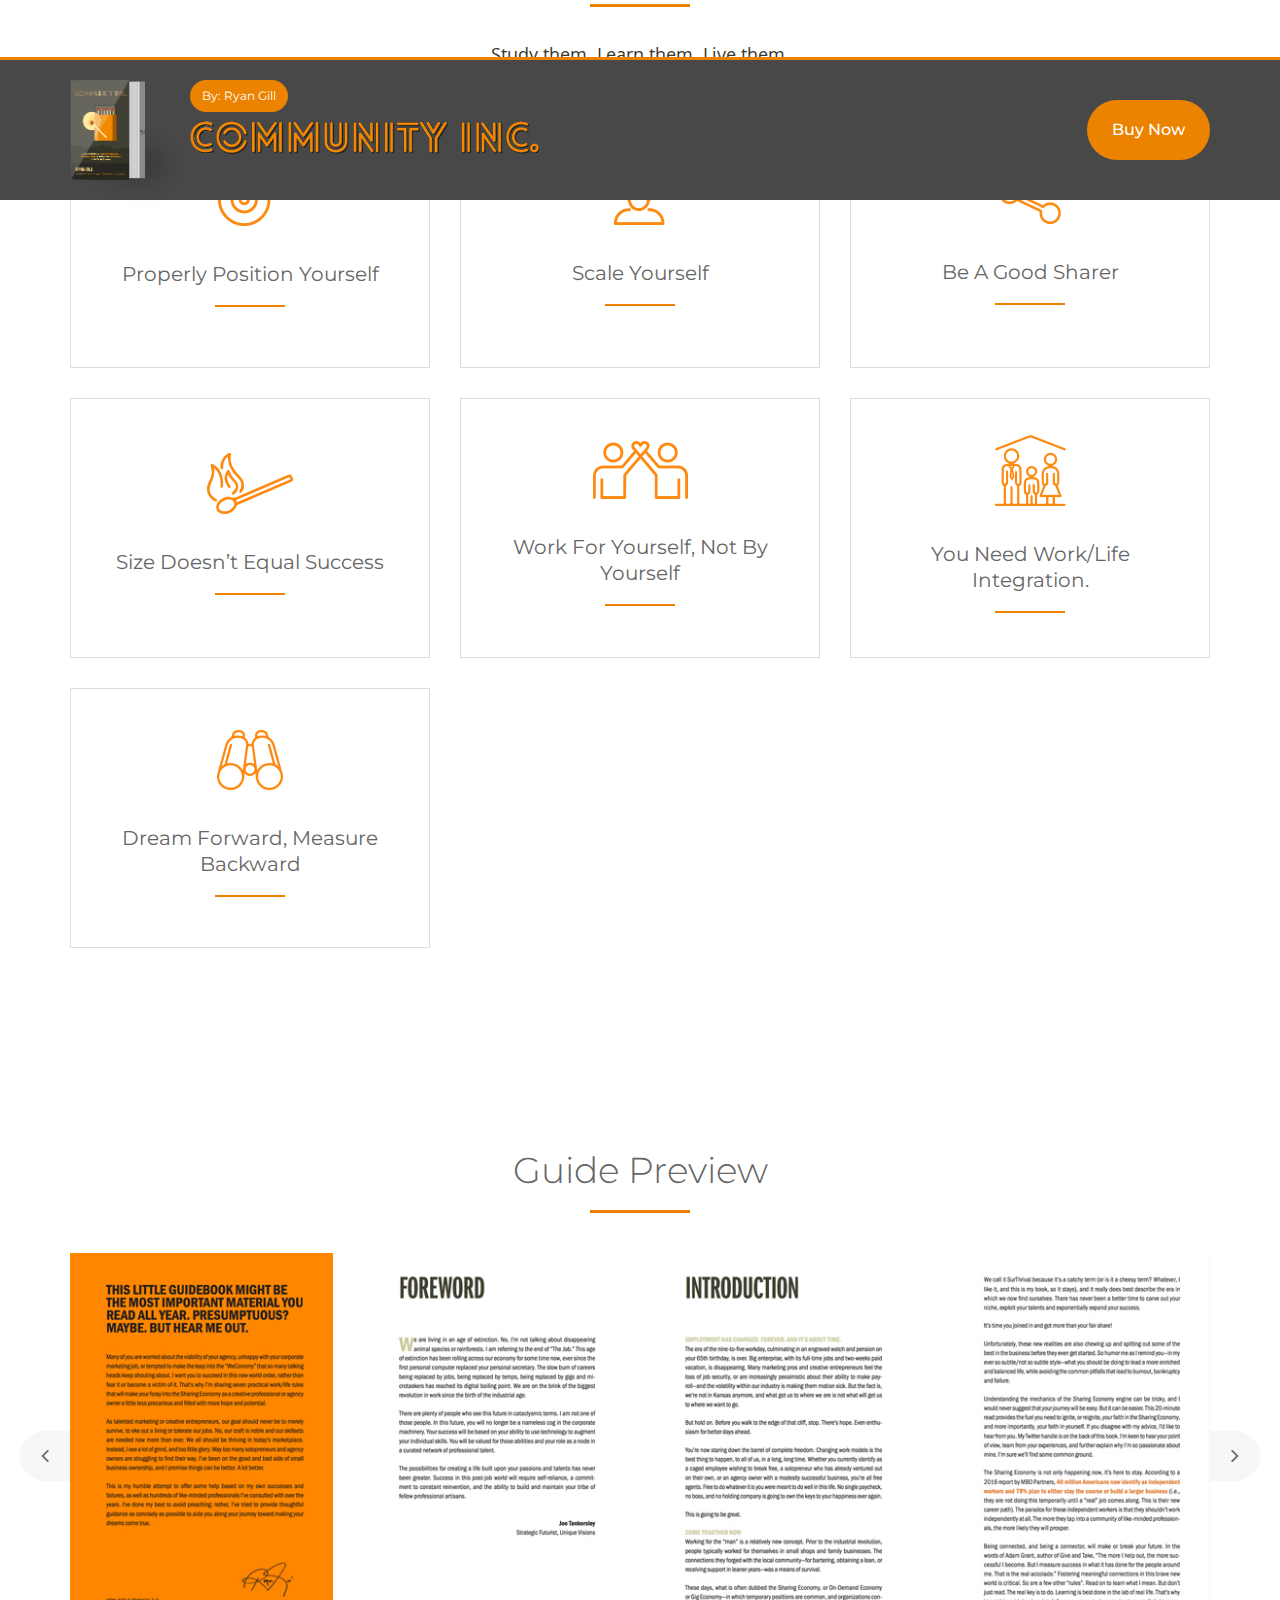
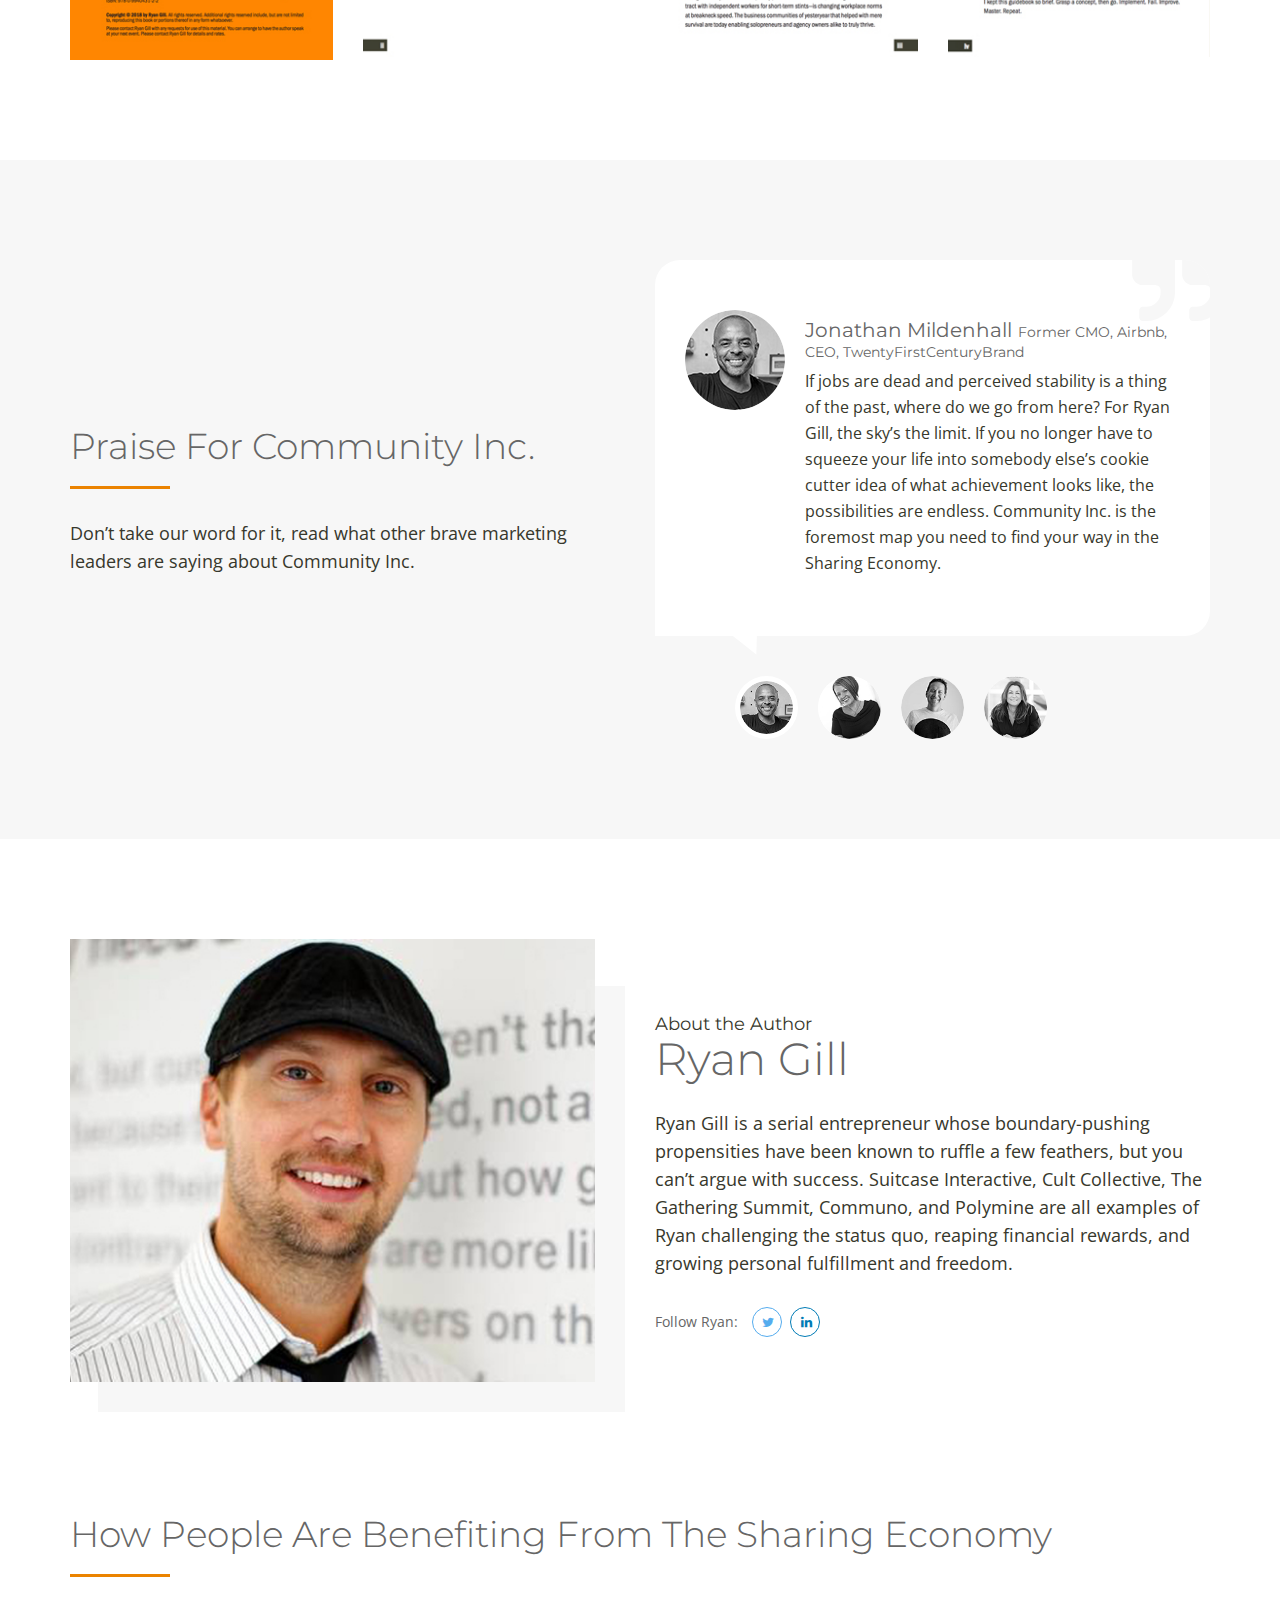
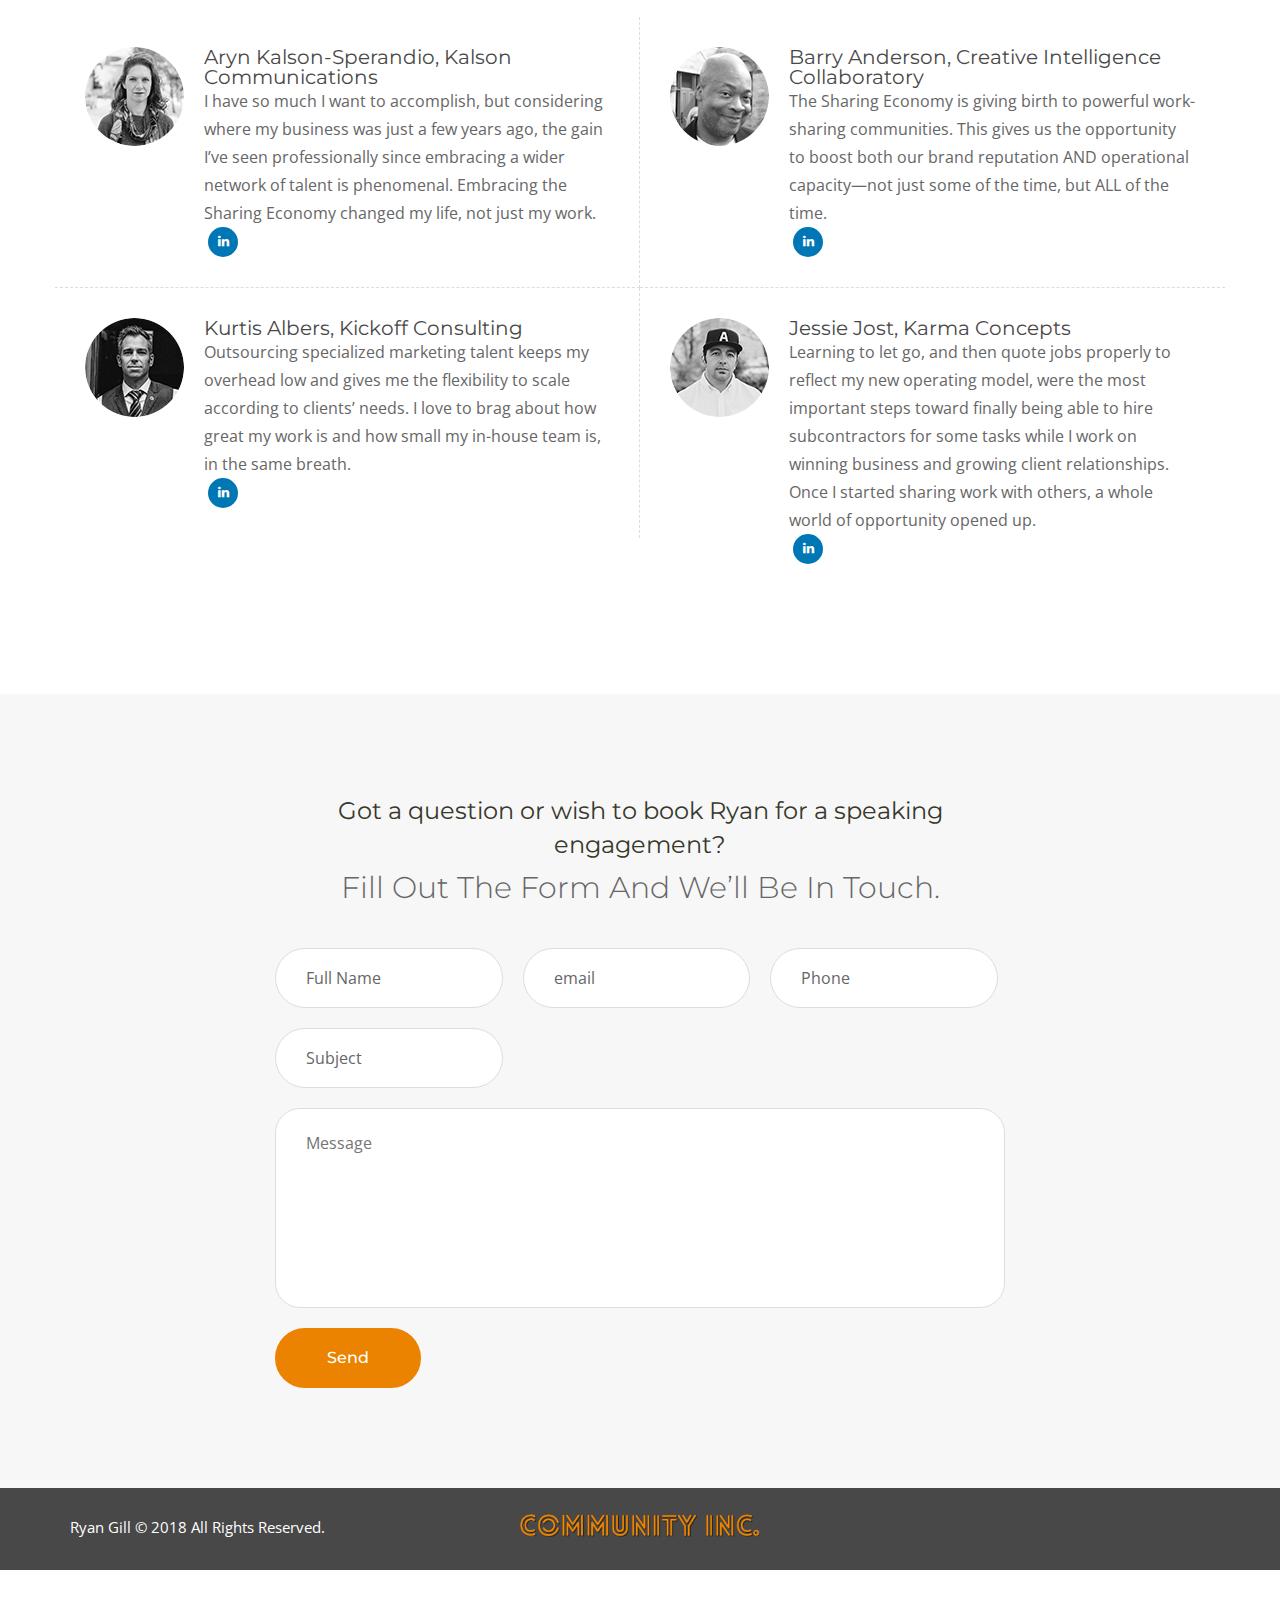
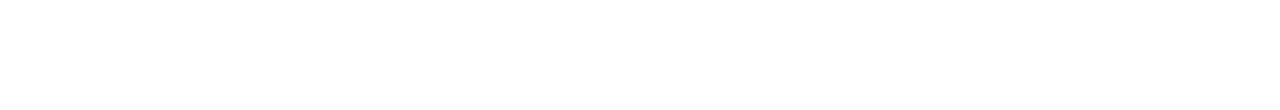
==== commit c0571be8: "Final html/php files" ====
--- a/HTML/index.html
+++ b/HTML/index.html
@@ -631,20 +631,20 @@
 									<div class="item tg-testimonial">
 										<div class="tg-testimonialcontent">
 											<i class="fa fa-quote-right"></i>
+											<figure><img src="images/testimonial/pam-moore.png" alt="image description"></figure>
+											<div class="tg-clientfeedback">
+												<h3>Pam Moore<span>CEO &amp; Founder, Marketing Nutz</span></h3>
+												<div class="tg-description"><p>Community Inc. is the practical bridge that teaches solopreneurs and agency owners alike how to connect with their broader communities of like-minded professionals.</p></div>
+											</div>
+										</div>
+									</div>
+									<div class="item tg-testimonial">
+										<div class="tg-testimonialcontent">
+											<i class="fa fa-quote-right"></i>
 											<figure><img src="images/testimonial/chris-gokiert.png" alt="image description"></figure>
 											<div class="tg-clientfeedback">
 												<h3>Chris Gokiert<span>President, Critical Mass</span></h3>
 												<div class="tg-description"><p>This isn’t just for solopreneurs. As an agency man myself, I’ve been waiting for the Sharing Economy to gain traction for twenty years. It’s here. It’s now. Hack the hell out of it and take advantage of this new world order.</p></div>
-											</div>
-										</div>
-									</div>
-									<div class="item tg-testimonial">
-										<div class="tg-testimonialcontent">
-											<i class="fa fa-quote-right"></i>
-											<figure><img src="images/testimonial/pam-moore.png" alt="image description"></figure>
-											<div class="tg-clientfeedback">
-												<h3>Pam Moore<span>CEO &amp; Founder, Marketing Nutz</span></h3>
-												<div class="tg-description"><p>Community Inc. is the practical bridge that teaches solopreneurs and agency owners alike how to connect with their broader communities of like-minded professionals.</p></div>
 											</div>
 										</div>
 									</div>
@@ -661,16 +661,16 @@
 								</div>
 								<div id="tg-testimonialsthumbslider" class="tg-testimonialsthumbslider tg-thumbs owl-carousel">
 									<div class="item tg-thumb">
-										<figure><img src="images/testimonial/thumb/jonathan-mildenhall-thumb.png" alt="image description"></figure>
+										<figure><img src="images/testimonial/jonathan-mildenhall.png" alt="image description"></figure>
 									</div>
 									<div class="item tg-thumb">
-										<figure><img src="images/testimonial/thumb/chris-gokiert-thumb.png" alt="image description"></figure>
+										<figure><img src="images/testimonial/pam-moore.png" alt="image description"></figure>
 									</div>
 									<div class="item tg-thumb">
-										<figure><img src="images/testimonial/thumb/pam-moore-thumb.png" alt="image description"></figure>
+										<figure><img src="images/testimonial/chris-gokiert.png" alt="image description"></figure>
 									</div>
 									<div class="item tg-thumb">
-										<figure><img src="images/testimonial/thumb/jeanne-bliss-thumb.png" alt="image description"></figure>
+										<figure><img src="images/testimonial/jeanne-bliss.png" alt="image description"></figure>
 									</div>
 								</div>
 							</div>
--- a/HTML/css/main.css
+++ b/HTML/css/main.css
@@ -678,7 +678,7 @@
 	margin:0;
 	font-size:36px;
 	font-weight:300;
-	line-height:30px;
+	line-height:45px;
 	padding:0 0 20px;
 	position:relative;
 }
@@ -2104,12 +2104,12 @@
 ============================================= */
 .tg-sectionheadvthree .tg-sectiontitle span{
 	font-size:24px;
-	line-height:24px;
+	line-height:34px;
 	text-align:center;
 }
 .tg-sectionheadvthree .tg-sectiontitle h2{
 	padding:0;
-	font-size:50px;
+	font-size:30px;
 	line-height:40px;
 }
 .tg-sectionheadvthree .tg-sectiontitle h2:before{display:none;}
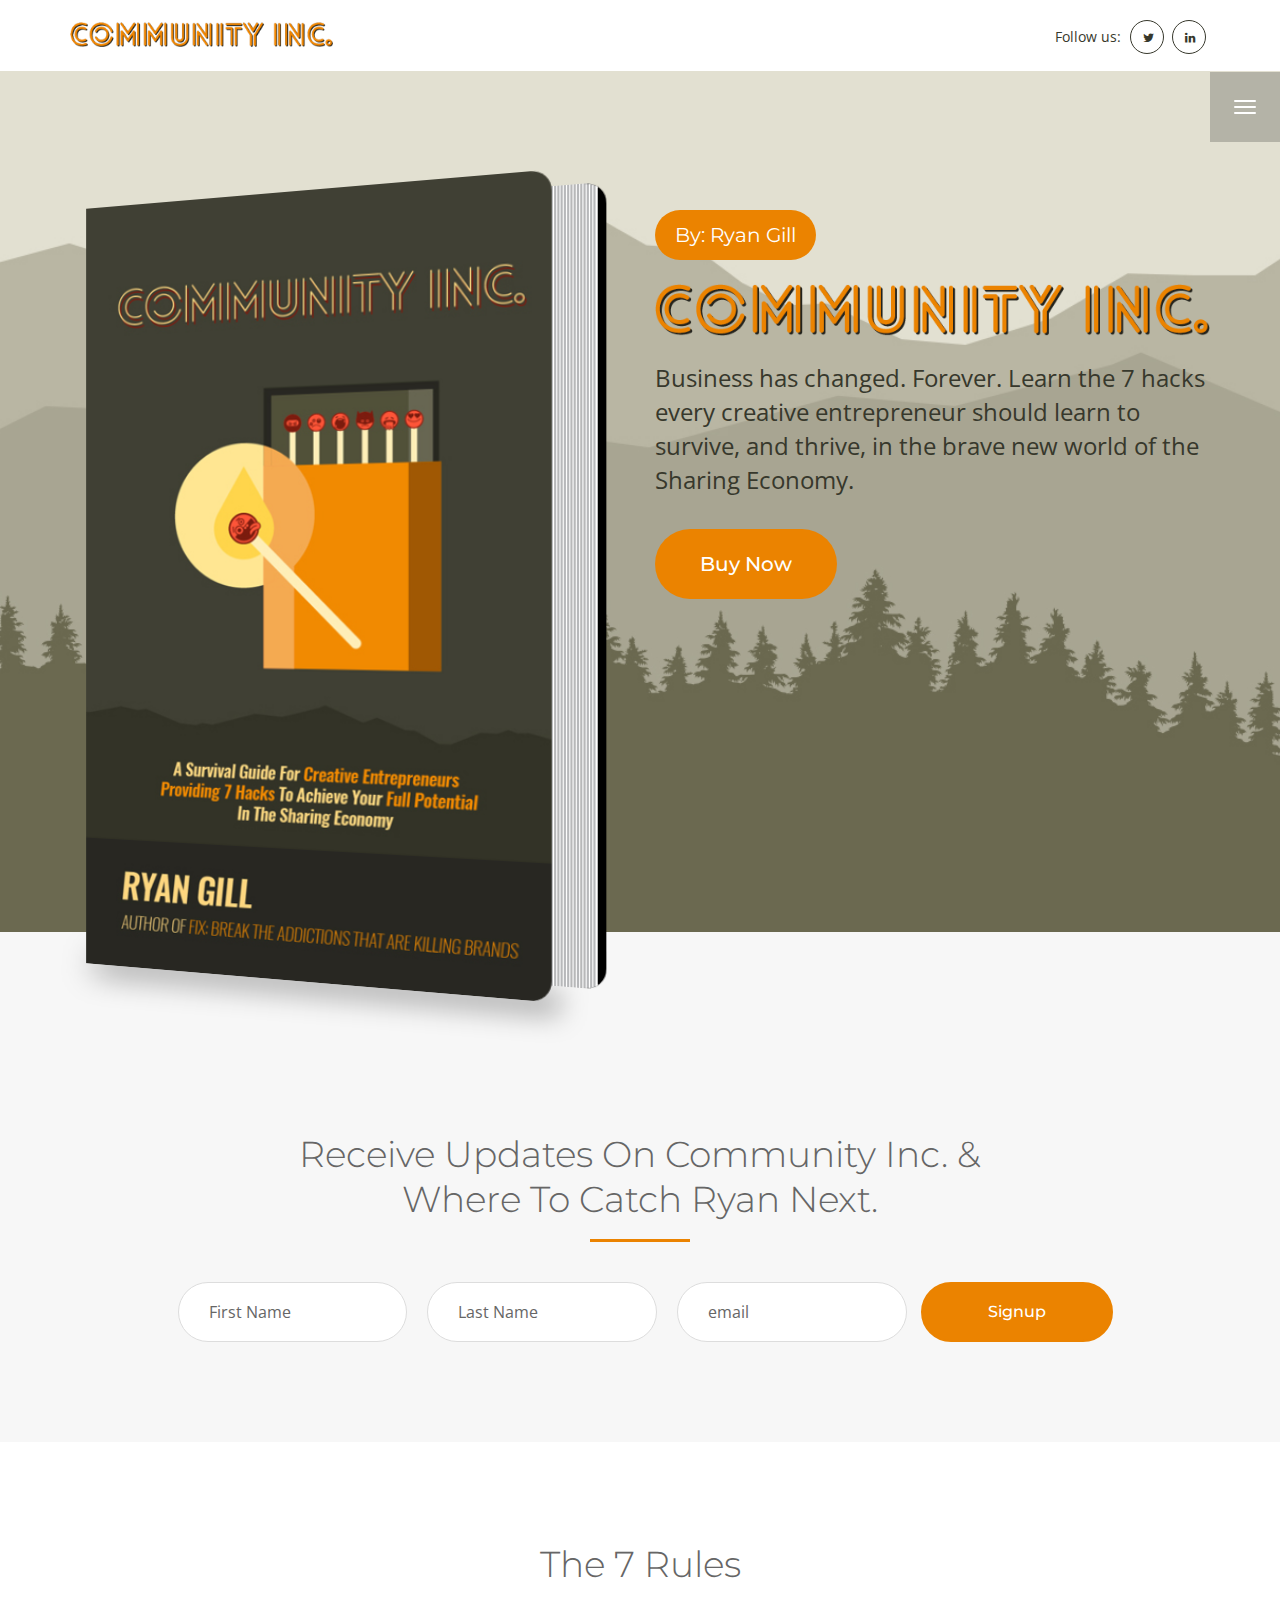
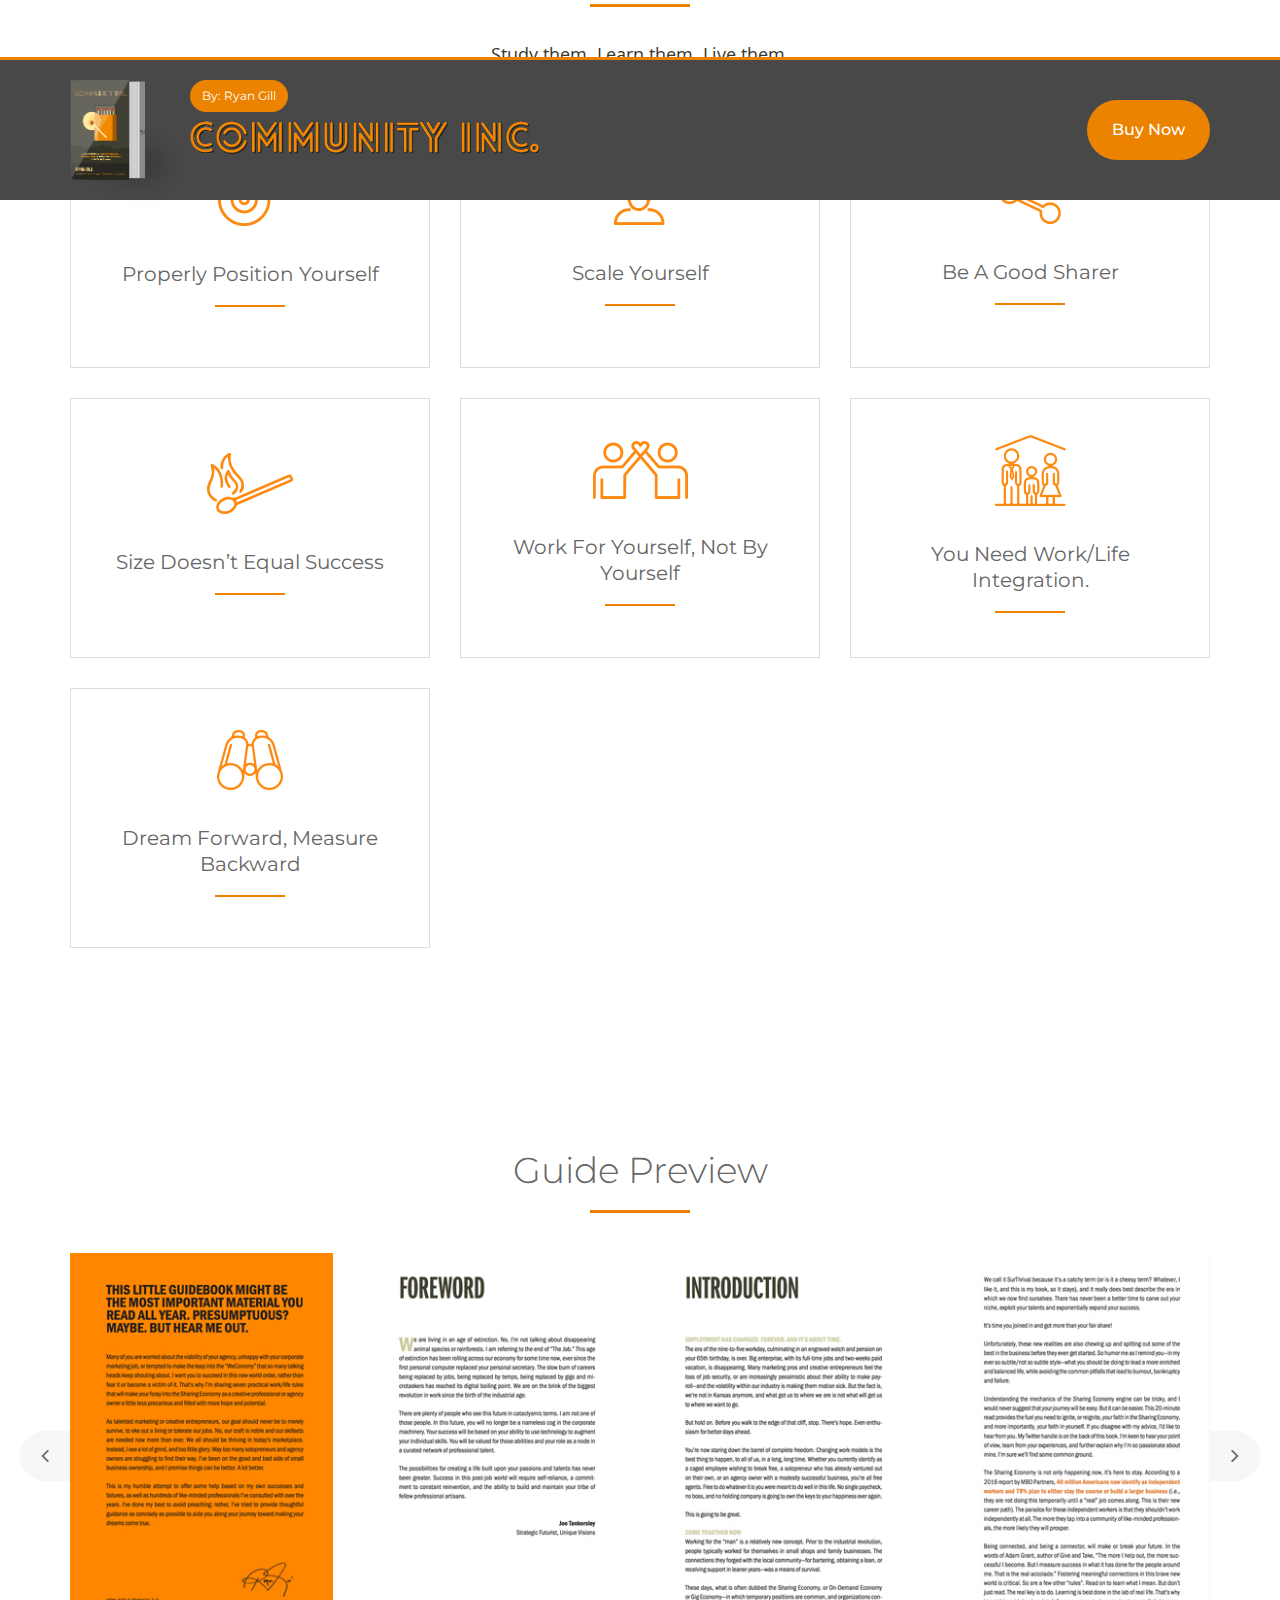
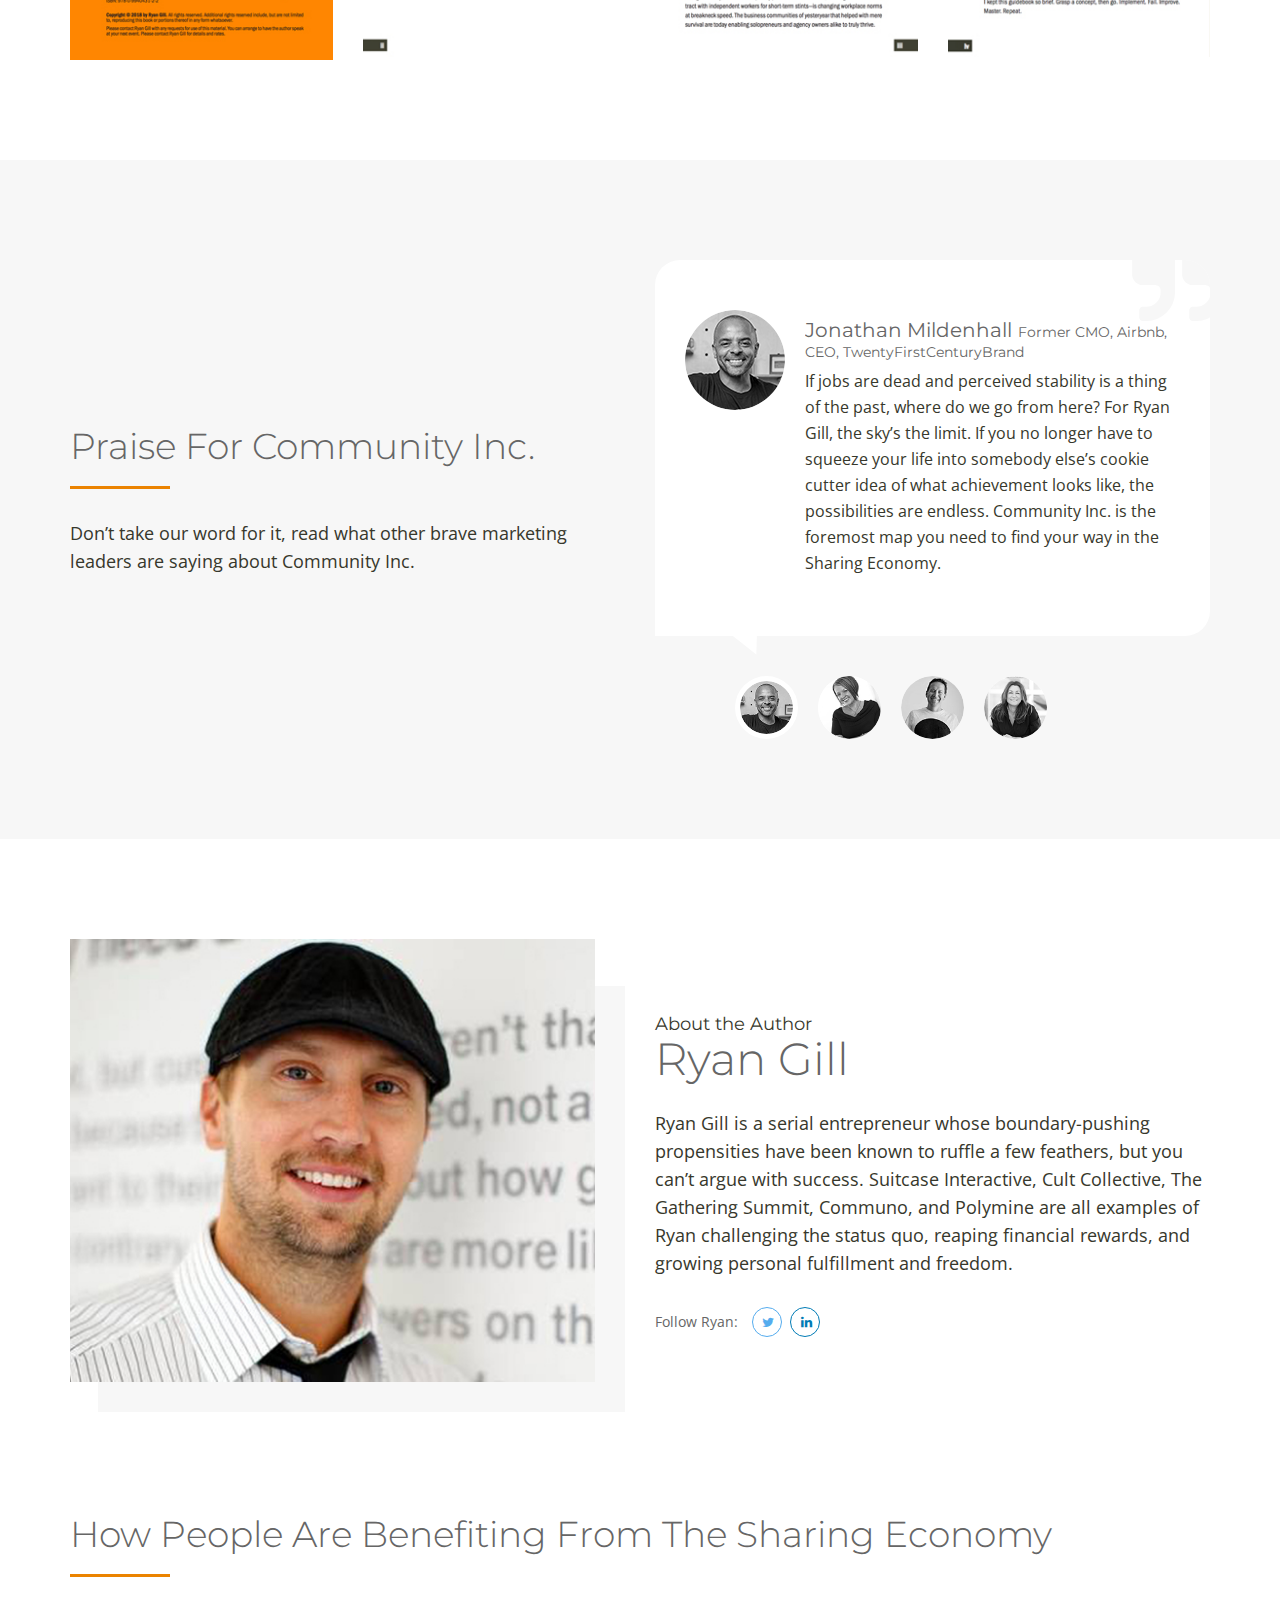
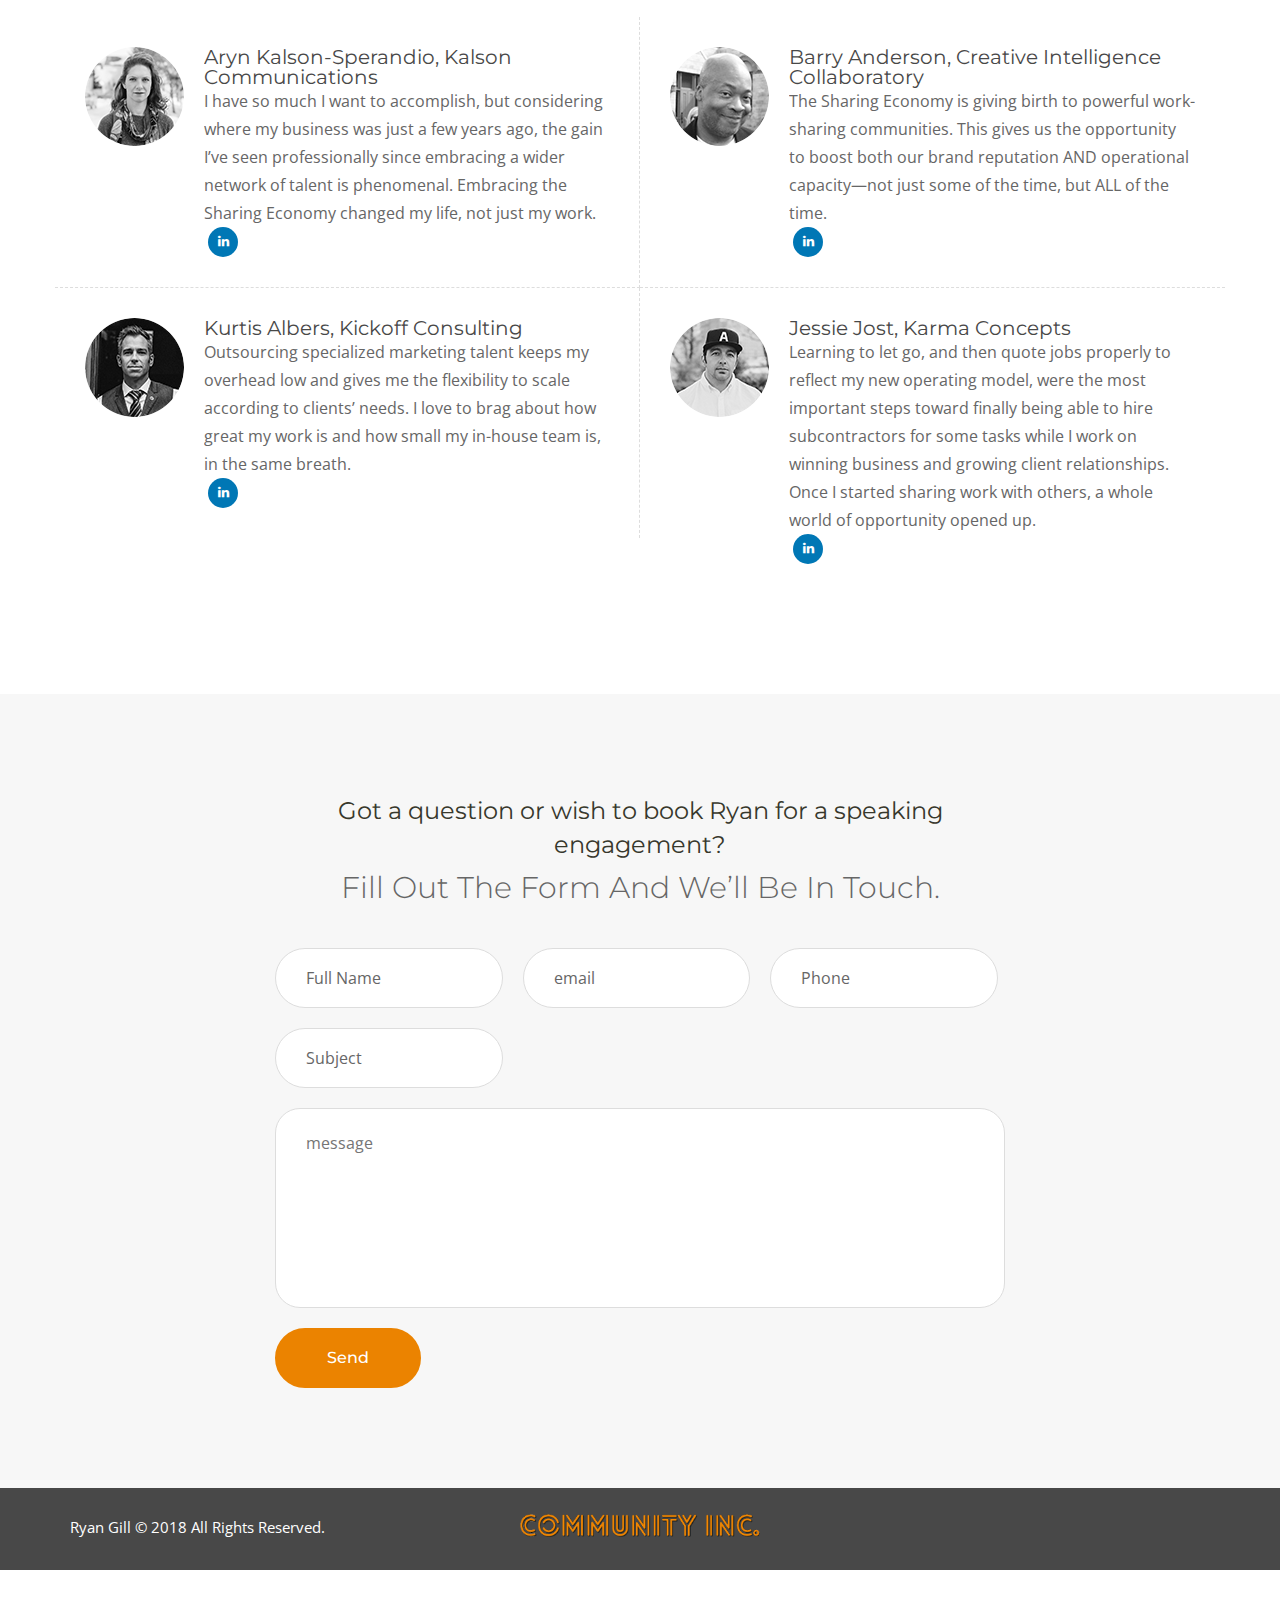
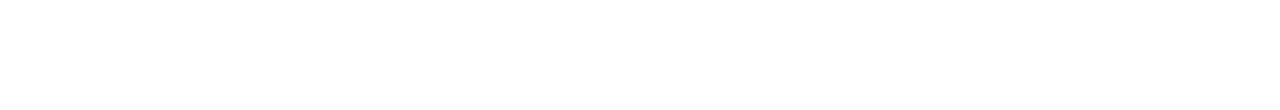
==== commit 7a74221e: "Added Image Alt descriptions" ====
--- a/HTML/index.html
+++ b/HTML/index.html
@@ -39,7 +39,7 @@
 			<a class="tg-btnclosenav navbar-toggle" href="javascript:void(0);" data-toggle="collapse" data-target="#tg-sidenavigation" aria-expanded="true"><i class="icon-arrow-right"></i></a>
 			<div class="tg-navscrollbar">
 				<div class="tg-logoarea">
-					<strong class="tg-logo"><a href="index.html"><img src="images/slider/community-inc-sm.png" alt="company logo here"></a></strong>
+					<strong class="tg-logo"><a href="index.html"><img src="images/slider/community-inc-sm.png" alt="Community Inc. by Ryan Gill"></a></strong>
 				</div>
 				<div id="tg-navigation" class="tg-navigation">
 					<ul>
@@ -86,8 +86,8 @@
 						<div class="tg-logoarea">
 							<strong class="tg-logo">
 								<a href="index.html">
-									<img src="images/slider/community-inc-sm.png" alt="company logo here">
-									<img src="images/slider/community-inc-sm.png" alt="company logo here">
+									<img src="images/slider/community-inc-sm.png" alt="Community Inc. by Ryan Gill">
+									<img src="images/slider/community-inc-sm.png" alt="Community Inc. by Ryan Gill">
 								</a>
 							</strong>
 							<div class="tg-socialiconsarea">
@@ -118,8 +118,8 @@
 								<div class="tg-postbook">
 									<figure class="tg-featureimg">
 										<div class="tg-bookimg">
-											<div class="tg-frontcover"><img src="images/slider/front-cover.jpg" alt="image description"></div>
-											<div class="tg-backcover"><img src="images/slider/back-cover-test.jpg" alt="image description"></div>
+											<div class="tg-frontcover"><img src="images/slider/front-cover.jpg" alt="Community Inc. by Ryan Gill"></div>
+											<div class="tg-backcover"><img src="images/slider/back-cover-test.jpg" alt="Community Inc. by Ryan Gill"></div>
 										</div>
 									</figure>
 								</div>
@@ -217,8 +217,8 @@
 							<div class="tg-postbook">
 								<figure class="tg-featureimg">
 									<div class="tg-bookimg">
-										<div class="tg-frontcover"><img src="images/slider/front-cover.jpg" alt="image description"></div>
-										<div class="tg-backcover"><img src="images/slider/backimg.jpg" alt="image description"></div>
+										<div class="tg-frontcover"><img src="images/slider/front-cover.jpg" alt="Community Inc. by Ryan Gill"></div>
+										<div class="tg-backcover"><img src="images/slider/backimg.jpg" alt="Community Inc. by Ryan Gill"></div>
 									</div>
 								</figure>
 							</div>
@@ -566,25 +566,25 @@
 						<div class="col-xs-12 col-sm-12 col-md-12 col-lg-12">
 							<div id="tg-pagesfrombookslider" class="tg-pagesfrombookslider tg-pages owl-carousel">
 								<figure class="item tg-page">
-									<img src="images/pages/preview-01.jpg" alt="image descriprtion">
+									<img src="images/pages/preview-01.jpg" alt="Preview of Community Inc. by Ryan Gill">
 									<figcaption>
 										<a class="tg-btnview" href="images/pages/preview-01-lg.jpg" data-rel="prettyPhoto[video]"><i class="icon-frame-expand"></i></a>
 									</figcaption>
 								</figure>
 								<figure class="item tg-page">
-									<img src="images/pages/preview-02.jpg" alt="image descriprtion">
+									<img src="images/pages/preview-02.jpg" alt="Preview of Community Inc. by Ryan Gill">
 									<figcaption>
 										<a class="tg-btnview" href="images/pages/preview-02-lg.jpg" data-rel="prettyPhoto[video]"><i class="icon-frame-expand"></i></a>
 									</figcaption>
 								</figure>
 								<figure class="item tg-page">
-									<img src="images/pages/preview-03.jpg" alt="image descriprtion">
+									<img src="images/pages/preview-03.jpg" alt="Preview of Community Inc. by Ryan Gill">
 									<figcaption>
 										<a class="tg-btnview" href="images/pages/preview-03-lg.jpg" data-rel="prettyPhoto[video]"><i class="icon-frame-expand"></i></a>
 									</figcaption>
 								</figure>
 								<figure class="item tg-page">
-									<img src="images/pages/preview-04.jpg" alt="image descriprtion">
+									<img src="images/pages/preview-04.jpg" alt="Preview of Community Inc. by Ryan Gill">
 									<figcaption>
 										<a class="tg-btnview" href="images/pages/preview-04-lg.jpg" data-rel="prettyPhoto[video]"><i class="icon-frame-expand"></i></a>
 									</figcaption>
@@ -621,7 +621,7 @@
 									<div class="item tg-testimonial">
 										<div class="tg-testimonialcontent">
 											<i class="fa fa-quote-right"></i>
-											<figure><img src="images/testimonial/jonathan-mildenhall.png" alt="image description"></figure>
+											<figure><img src="images/testimonial/jonathan-mildenhall.png" alt="Jonathan Mildenhall"></figure>
 											<div class="tg-clientfeedback">
 												<h3>Jonathan Mildenhall<span>Former CMO, Airbnb, CEO, TwentyFirstCenturyBrand</span></h3>
 												<div class="tg-description"><p>If jobs are dead and perceived stability is a thing of the past, where do we go from here? For Ryan Gill, the sky’s the limit. If you no longer have to squeeze your life into somebody else’s cookie cutter idea of what achievement looks like, the possibilities are endless. Community Inc. is the foremost map you need to find your way in the Sharing Economy.</p></div>
@@ -631,7 +631,7 @@
 									<div class="item tg-testimonial">
 										<div class="tg-testimonialcontent">
 											<i class="fa fa-quote-right"></i>
-											<figure><img src="images/testimonial/pam-moore.png" alt="image description"></figure>
+											<figure><img src="images/testimonial/pam-moore.png" alt="Pam Moore"></figure>
 											<div class="tg-clientfeedback">
 												<h3>Pam Moore<span>CEO &amp; Founder, Marketing Nutz</span></h3>
 												<div class="tg-description"><p>Community Inc. is the practical bridge that teaches solopreneurs and agency owners alike how to connect with their broader communities of like-minded professionals.</p></div>
@@ -641,7 +641,7 @@
 									<div class="item tg-testimonial">
 										<div class="tg-testimonialcontent">
 											<i class="fa fa-quote-right"></i>
-											<figure><img src="images/testimonial/chris-gokiert.png" alt="image description"></figure>
+											<figure><img src="images/testimonial/chris-gokiert.png" alt="Chris Gokiert"></figure>
 											<div class="tg-clientfeedback">
 												<h3>Chris Gokiert<span>President, Critical Mass</span></h3>
 												<div class="tg-description"><p>This isn’t just for solopreneurs. As an agency man myself, I’ve been waiting for the Sharing Economy to gain traction for twenty years. It’s here. It’s now. Hack the hell out of it and take advantage of this new world order.</p></div>
@@ -651,7 +651,7 @@
 									<div class="item tg-testimonial">
 										<div class="tg-testimonialcontent">
 											<i class="fa fa-quote-right"></i>
-											<figure><img src="images/testimonial/jeanne-bliss.png" alt="image description"></figure>
+											<figure><img src="images/testimonial/jeanne-bliss.png" alt="Jeanne Bliss"></figure>
 											<div class="tg-clientfeedback">
 												<h3>Jeanne Bliss<span>Best Selling Author, Chief Customer Officer 2.0 and I Love You More Than My Dog </span></h3>
 												<div class="tg-description"><p>The great paradox of the digital age is that the more connected we are, the less engaged we can feel. Ryan Gill is keenly aware of the struggles creative professionals face and shares 7 brilliant hacks you can adopt today to make the most of the new Sharing Economy.</p></div>
@@ -661,16 +661,16 @@
 								</div>
 								<div id="tg-testimonialsthumbslider" class="tg-testimonialsthumbslider tg-thumbs owl-carousel">
 									<div class="item tg-thumb">
-										<figure><img src="images/testimonial/jonathan-mildenhall.png" alt="image description"></figure>
+										<figure><img src="images/testimonial/jonathan-mildenhall.png" alt="Jonathan Mildenhall"></figure>
 									</div>
 									<div class="item tg-thumb">
-										<figure><img src="images/testimonial/pam-moore.png" alt="image description"></figure>
+										<figure><img src="images/testimonial/pam-moore.png" alt="Pam Moore"></figure>
 									</div>
 									<div class="item tg-thumb">
-										<figure><img src="images/testimonial/chris-gokiert.png" alt="image description"></figure>
+										<figure><img src="images/testimonial/chris-gokiert.png" alt="Chris Gokiert"></figure>
 									</div>
 									<div class="item tg-thumb">
-										<figure><img src="images/testimonial/jeanne-bliss.png" alt="image description"></figure>
+										<figure><img src="images/testimonial/jeanne-bliss.png" alt="Jeanne Bliss"></figure>
 									</div>
 								</div>
 							</div>
@@ -690,7 +690,7 @@
 						<div class="tg-aboutauthor">
 							<div class="col-xs-12 col-sm-12 col-md-6 col-lg-6">
 								<figure class="tg-authorimg tg-imgshadow">
-									<img src="images/authors/ryan-gill.jpg" alt="image description">
+									<img src="images/authors/ryan-gill.jpg" alt="Ryan Gill">
 								</figure>
 							</div>
 							<div class="col-xs-12 col-sm-12 col-md-6 col-lg-6">
@@ -726,7 +726,7 @@
 							<div class="tg-contributorholder">
 								<div class="tg-contributor">
 									<figure>
-										<img src="images/authors/aryn-kalson-sperandio.png" alt="image description">
+										<img src="images/authors/aryn-kalson-sperandio.png" alt="Aryn Kalson-Sperandino">
 									</figure>
 									<div class="tg-content">
 										<div class="tg-contributorname">
@@ -744,7 +744,7 @@
 							<div class="tg-contributorholder">
 								<div class="tg-contributor">
 									<figure>
-										<img src="images/authors/barry-anderson.png" alt="image description">
+										<img src="images/authors/barry-anderson.png" alt="Barry Anderson">
 									</figure>
 									<div class="tg-content">
 										<div class="tg-contributorname">
@@ -762,7 +762,7 @@
 							<div class="tg-contributorholder">
 								<div class="tg-contributor">
 									<figure>
-										<img src="images/authors/kurtis-albers.png" alt="image description">
+										<img src="images/authors/kurtis-albers.png" alt="Kurtis Albers">
 									</figure>
 									<div class="tg-content">
 										<div class="tg-contributorname">
@@ -780,7 +780,7 @@
 							<div class="tg-contributorholder">
 								<div class="tg-contributor">
 									<figure>
-										<img src="images/authors/jesse-jost.png" alt="image description">
+										<img src="images/authors/jesse-jost.png" alt="Jesse Jost">
 									</figure>
 									<div class="tg-content">
 										<div class="tg-contributorname">
@@ -1059,7 +1059,7 @@
 							</ul>
 						</nav>
 						<p class="tg-copyrights">Ryan Gill © 2018 All Rights Reserved.</p>
-						<strong class="tg-logo"><a href="index.html"><img src="images/slider/community-inc-sm.png" alt="company logo here"></a></strong>
+						<strong class="tg-logo"><a href="index.html"><img src="images/slider/community-inc-sm.png" alt="Community Inc. by Ryan Gill"></a></strong>
 					</div>
 				</div>
 			</div>
--- a/HTML/css/main.css
+++ b/HTML/css/main.css
@@ -137,7 +137,7 @@
 	-moz-box-sizing: border-box;
 	box-sizing: border-box;
 }
-input[type="email"]{
+textarea,input[type="email"]{
 	text-transform: lowercase;
 }
 textarea.form-control{
@@ -1767,6 +1767,7 @@
 /* =============================================
 			Testominails Style					
 ============================================= */
+
 .tg-testimonials{
 	width:100%;
 	float:left;
--- a/HTML/css/responsive.css
+++ b/HTML/css/responsive.css
@@ -1,263 +1,266 @@
-@media (max-width:1199px){
-	.tg-bannerimg .tg-bannercontentholder {
-		padding:100px 0 0;
-		min-height: 650px;
-	}
-	.tg-bannercontent h1 {
-		font-size: 50px;
-		line-height: 50px;
-	}
-	.tg-bannercontent .tg-description p {
-		font-size: 20px;
-		line-height: 30px;
-	}
-	.tg-bannercontent .tg-btnarea .tg-btn {font-size: 15px;}
-	.tg-collectioncountericon {
-		width: 60px;
-		height: 60px;
-		font-size: 25px;
-		line-height: 60px;
-	}
-	.tg-thumbs {padding: 0 50px;}
-	.tg-titlepluscounter {padding: 3px 0 3px 10px;}
-	.tg-titlepluscounter h2 {font-size: 15px;}
-	.tg-titlepluscounter h3 {
-		margin: 0;
-		font-size: 30px;
-		font-weight: 300;
-		line-height: 30px;
-	}
-}
-@media (max-width:991px){
-	.tg-bannerimg .tg-bannercontentholder {
-		padding: 70px 0 0;
-		min-height: 550px;
-	}
-	.tg-frontcover:before {
-		border-top: 450px solid rgba(255, 255, 255, 0.20);
-		border-right: 250px solid transparent !important;
-	}
-	
-	.tg-featureimg {padding: 20px 40px 20px 0;}
-	.tg-backcover {left: 40px;}
-	.tg-backcover:after {
-		right: 12px;
-		width: 30px;
-	}
-	.tg-buynow .tg-btnarea .tg-btn {
-		font-size:12px;
-		padding: 0 15px;
-		line-height: 40px;
-	}
-	.tg-buynow .tg-btnarea .tg-readsample {line-height: 15px;}
-	.tg-buynow .tg-postbook .tg-backcover{
-		left: 10px;
-		border-radius:0;
-	}
-	.tg-buynow .tg-bannercontent {padding: 0 0 0 18px;}
-	.tg-buynow .tg-bannercontent h1 {
-		font-size: 20px;
-		line-height: 20px;
-	}
-	.tg-buynow .tg-bannercontent .tg-bookby {line-height: 30px;}
-	.tg-bannercontent .tg-bookby {
-		padding: 0 10px;
-		font-size: 15px;
-		line-height: 40px;
-	}
-	.tg-bannercontent h1 {
-		clear: both;
-		margin:0 0 10px;
-		font-size: 35px;
-		line-height: 30px;
-	}
-	.tg-bannercontent .tg-description p {
-		font-size: 15px;
-		line-height: 22px;
-	}
-	.tg-bannercontent .tg-btnarea {padding: 20px 0 0;}
-	.tg-bannercontent .tg-btnarea .tg-btn {
-		font-size: 15px;
-		padding: 0 25px;
-		line-height: 50px;
-	}
-	.tg-readsample{
-		clear: both;
-		font-size: 15px;
-		line-height: 20px;
-		margin: 15px 0 0;
-	}
-	.tg-inlucdebooks {margin: 10px 0 0;}
-	.tg-statistics {padding: 80px 0 60px;}
-	.tg-collectioncounter {
-		width: 50%;
-		padding: 15px;
-	}
-	.tg-collectioncounter:nth-child(3){padding-left:0;}
-	.tg-faqsimg,
-	.tg-textshortcode{padding:0 0 40px;}
-	.tg-aboutauthorshortcode{padding:0;}
-	.tg-aboutus,
-	.tg-aboutauthor,
-	.tg-videooverview,
-	.tg-testimonials{display:block;}
-	.tg-imgshadow{margin:0 0 40px;}
-	.tg-brands li{width:33.33%;}
-	.tg-footer{padding:70px 0 21px;}
-	.tg-footer .tg-logo {
-		top: -50px;
-		left: 50%;
-		position: absolute;
-		margin: 0 0 0 -85px;
-	}
-	.tg-contributorname h2 {
-		font-size: 18px;
-		line-height: 18px;
-	}
-}
-@media (max-width:800px){
-	.tg-prev,
-	.tg-next{
-		-moz-transform: rotate(180deg);
-		-webkit-transform: rotate(180deg);
-		-o-transform: rotate(180deg);
-		-ms-transform: rotate(180deg);
-		transform: rotate(180deg);
-	}
-	.tg-prev{left: 0;}
-	.tg-next{right:0;}
-}
-@media (max-width:767px){
-	.tg-dropdowarrow{display: block;}
-	.tg-nav{
-		width: auto;
-		float: right;
-	}
-	.tg-bannerimg .tg-bannercontentholder {min-height: 510px;}
-	.tg-featureimg {padding: 20px 50px 20px 0;}
-	.tg-backcover {left: 40px;}
-	.tg-sectiontitle h2{
-		font-size: 25px;
-		line-height: 25px;
-	}
-	.tg-sectionheadvthree .tg-sectiontitle span{
-		font-size:20px;
-		line-height:20px;
-	}
-	.tg-sectionheadvthree .tg-sectiontitle h2 {
-		font-size: 35px;
-		line-height: 30px;
-	}
-	.tg-formnewsletter{text-align:center;}
-	.tg-formnewsletter fieldset{padding:0;}
-	.tg-formcontactus .form-group,
-	.tg-formnewsletter fieldset .form-group{width:100%;}
-	.tg-formnewsletter fieldset .form-group{margin:0 0 20px;}
-	.tg-formnewsletter fieldset .tg-btn{position:static;}
-	.tg-addnav,
-	.tg-copyrights{
-		width:100%;
-		text-align:center;
-	}
-	.tg-addnav ul li{
-		float:none;
-		display:inline-block;
-	}
-}
-@media (max-width:640px){
-	.tg-nav{
-		top:0;
-		margin:0;
-	}
-	.tg-logoarea{text-align:center;}
-	.tg-postbook,
-	.tg-socialiconsarea{display:none;}
-	.tg-bannerimg .tg-bannercontentholder {
-		min-height: auto;
-		padding:140px 0 70px;
-	}
-	.tg-bannercontent{padding:0;}
-	.tg-bannercontent h1 {
-		font-size: 25px;
-		line-height: 20px;
-	}
-	.tg-bannercontent h1 span{
-		margin:0 0 0 8px;
-		display:inline-block;
-	}
-	.tg-bannercontentholder > div > div >[class^="col-"],
-	.tg-bannercontentholder > div > div >[class*="col-"]{width:100%;}
-	.tg-socialcopyrights {padding: 180px 30px 20px 30px;}
-	.tg-brands li{width:50%;}
-	.tg-brands li:nth-child(3),
-	.tg-brands li:nth-child(7){background:#fff;}
-	.tg-brands li:nth-child(4),
-	.tg-brands li:nth-child(5),
-	.tg-brands li:nth-child(8){background:#f2f1f1;}
-	.tg-sectiontitle h2 {
-		font-size: 20px;
-		line-height: 20px;
-	}
-	.tg-sectionheadvtwo .tg-sectiontitle h2 {
-		font-size: 30px;
-		line-height: 30px;
-	}
-	.tg-overviewshortcode .tg-sectiontitle h2 span {
-		font-size: 25px;
-		line-height: 20px;
-	}
-	.tg-contributorholder{width:100%;}
-	.tg-contributorholder:first-child,
-	.tg-contributorholder:nth-child(3){border-right:0;}
-	.tg-buynow{display:none;}
-	.tg-footer{margin:0;}
-}
-@media (max-width:568px){
-	.tg-featureimg {
-		float: none;
-		margin: 0 auto;
-		max-width: 250px;
-	}
-	.tg-collectioncounter:nth-child(even){padding-left:0;}
-	.tg-panel h4{
-		width:100%;
-		overflow:hidden;
-		white-space:nowrap;
-		text-overflow:ellipsis;
-	}
-}
-@media (max-width:480px){
-	.tg-btnclosenav{right: 250px;}
-	.tg-sidenavigation{width:250px;}
-	.tg-socialcopyrights .tg-socialicons li{padding:0;}
-	.tg-btnarea .tg-btn{
-		padding:0;
-		width:100%;
-	}
-	.tg-clientfeedback h3 span{
-		display:block;
-		margin:6px 0 0;
-	}
-	.tg-btnarea .tg-btn + .tg-btn{margin:15px 0 0;}
-	.tg-brands li{width:100%;}
-	.tg-brands li:nth-child(3),
-	.tg-brands li:nth-child(7){background:#f2f1f1;}
-	.tg-brands li:nth-child(4),
-	.tg-brands li:nth-child(6),
-	.tg-brands li:nth-child(8){background:#fff;}
-	.tg-addnav ul li{
-		width:100%;
-		padding:5px 0;
-	}
-	.tg-contributor figure{margin:0 0 20px;}
-	.tg-content,
-	.tg-clientfeedback{
-		width:100%;
-		float:left;
-	}
-	.tg-testimonialcontent figure{margin:0 0 20px;}
-	.tg-collectioncounter{width:100%;}
-	.tg-addnav ul li:last-child{padding-bottom:0;}
-}
-@media (max-width:479px){}
+@media (max-width:1199px){
+	.tg-bannerimg .tg-bannercontentholder {
+		padding:100px 0 0;
+		min-height: 650px;
+	}
+	.tg-bannercontent h1 {
+		font-size: 50px;
+		line-height: 50px;
+	}
+	.tg-bannercontent .tg-description p {
+		font-size: 20px;
+		line-height: 30px;
+	}
+	.tg-bannercontent .tg-btnarea .tg-btn {font-size: 15px;}
+	.tg-collectioncountericon {
+		width: 60px;
+		height: 60px;
+		font-size: 25px;
+		line-height: 60px;
+	}
+	.tg-thumbs {padding: 0 50px;}
+	.tg-titlepluscounter {padding: 3px 0 3px 10px;}
+	.tg-titlepluscounter h2 {font-size: 15px;}
+	.tg-titlepluscounter h3 {
+		margin: 0;
+		font-size: 30px;
+		font-weight: 300;
+		line-height: 30px;
+	}
+}
+@media (max-width:991px){
+	.tg-bannerimg .tg-bannercontentholder {
+		padding: 70px 0 0;
+		min-height: 550px;
+	}
+	.tg-frontcover:before {
+		border-top: 450px solid rgba(255, 255, 255, 0.20);
+		border-right: 250px solid transparent !important;
+	}
+	
+	.tg-featureimg {padding: 20px 40px 20px 0;}
+	.tg-backcover {left: 40px;}
+	.tg-backcover:after {
+		right: 12px;
+		width: 30px;
+	}
+	.tg-buynow .tg-btnarea .tg-btn {
+		font-size:12px;
+		padding: 0 15px;
+		line-height: 40px;
+	}
+	.tg-buynow .tg-btnarea .tg-readsample {line-height: 15px;}
+	.tg-buynow .tg-postbook .tg-backcover{
+		left: 10px;
+		border-radius:0;
+	}
+	.tg-buynow .tg-bannercontent {padding: 0 0 0 18px;}
+	.tg-buynow .tg-bannercontent h1 {
+		font-size: 20px;
+		line-height: 20px;
+	}
+	.tg-buynow .tg-bannercontent .tg-bookby {line-height: 30px;}
+	.tg-bannercontent .tg-bookby {
+		padding: 0 10px;
+		font-size: 15px;
+		line-height: 40px;
+	}
+	.tg-bannercontent h1 {
+		clear: both;
+		margin:0 0 10px;
+		font-size: 35px;
+		line-height: 30px;
+	}
+	.tg-bannercontent .tg-description p {
+		font-size: 15px;
+		line-height: 22px;
+	}
+	.tg-bannercontent .tg-btnarea {padding: 20px 0 0;}
+	.tg-bannercontent .tg-btnarea .tg-btn {
+		font-size: 15px;
+		padding: 0 25px;
+		line-height: 50px;
+	}
+	.tg-readsample{
+		clear: both;
+		font-size: 15px;
+		line-height: 20px;
+		margin: 15px 0 0;
+	}
+	.tg-inlucdebooks {margin: 10px 0 0;}
+	.tg-statistics {padding: 80px 0 60px;}
+	.tg-collectioncounter {
+		width: 50%;
+		padding: 15px;
+	}
+	.tg-collectioncounter:nth-child(3){padding-left:0;}
+	.tg-faqsimg,
+	.tg-textshortcode{padding:0 0 40px;}
+	.tg-aboutauthorshortcode{padding:0;}
+	.tg-aboutus,
+	.tg-aboutauthor,
+	.tg-videooverview,
+	.tg-testimonials{display:block;}
+	.tg-imgshadow{margin:0 0 40px;}
+	.tg-brands li{width:33.33%;}
+	.tg-footer{padding:70px 0 21px;}
+	.tg-footer .tg-logo {
+		top: -50px;
+		left: 50%;
+		position: absolute;
+		margin: 0 0 0 -85px;
+	}
+	.tg-contributorname h2 {
+		font-size: 18px;
+		line-height: 18px;
+	}
+}
+@media (max-width:800px){
+	.tg-prev,
+	.tg-next{
+		-moz-transform: rotate(180deg);
+		-webkit-transform: rotate(180deg);
+		-o-transform: rotate(180deg);
+		-ms-transform: rotate(180deg);
+		transform: rotate(180deg);
+	}
+	.tg-prev{left: 0;}
+	.tg-next{right:0;}
+}
+@media (max-width:767px){
+	.tg-dropdowarrow{display: block;}
+	.tg-nav{
+		width: auto;
+		float: right;
+	}
+	.tg-bannerimg .tg-bannercontentholder {min-height: 510px;}
+	.tg-featureimg {padding: 20px 50px 20px 0;}
+	.tg-backcover {left: 40px;}
+	.tg-sectiontitle h2{
+		font-size: 25px;
+		line-height: 25px;
+	}
+	.tg-sectionheadvthree .tg-sectiontitle span{
+		font-size:20px;
+		line-height:20px;
+	}
+	.tg-sectionheadvthree .tg-sectiontitle h2 {
+		font-size: 35px;
+		line-height: 30px;
+	}
+	.tg-formnewsletter{text-align:center;}
+	.tg-formnewsletter fieldset{padding:0;}
+	.tg-formcontactus .form-group,
+	.tg-formnewsletter fieldset .form-group{width:100%;}
+	.tg-formnewsletter fieldset .form-group{margin:0 0 20px;}
+	.tg-formnewsletter fieldset .tg-btn{position:static;}
+	.tg-addnav,
+	.tg-copyrights{
+		width:100%;
+		text-align:center;
+	}
+	.tg-addnav ul li{
+		float:none;
+		display:inline-block;
+	}
+}
+@media (max-width:640px){
+	.tg-nav{
+		top:0;
+		margin:0;
+	}
+	.tg-logoarea{text-align:center;}
+	.tg-postbook,
+	.tg-socialiconsarea{display:none;}
+	.tg-bannerimg .tg-bannercontentholder {
+		min-height: auto;
+		padding:140px 0 160px;
+	}
+	.tg-bannercontent{
+		padding:0;	}
+	.tg-bannercontent h1 {
+		font-size: 25px;
+		line-height: 20px;
+	}
+	.tg-bannercontent h1 span{
+		margin:0 0 0 8px;
+		display:inline-block;
+	}
+	.tg-bannercontentholder > div > div >[class^="col-"],
+	.tg-bannercontentholder > div > div >[class*="col-"]{width:100%;}
+	.tg-socialcopyrights {padding: 180px 30px 20px 30px;}
+	.tg-brands li{width:50%;}
+	.tg-brands li:nth-child(3),
+	.tg-brands li:nth-child(7){background:#fff;}
+	.tg-brands li:nth-child(4),
+	.tg-brands li:nth-child(5),
+	.tg-brands li:nth-child(8){background:#f2f1f1;}
+	.tg-sectiontitle h2 {
+		font-size: 20px;
+		line-height: 20px;
+	}
+	.tg-sectionheadvtwo .tg-sectiontitle h2 {
+		font-size: 30px;
+		line-height: 30px;
+	}
+	.tg-overviewshortcode .tg-sectiontitle h2 span {
+		font-size: 25px;
+		line-height: 20px;
+	}
+	.tg-contributorholder{width:100%;}
+	.tg-contributorholder:first-child,
+	.tg-contributorholder:nth-child(3){border-right:0;}
+	.tg-buynow{display:none;}
+	.tg-footer{margin:0;}
+}
+@media (max-width:568px){
+	.tg-featureimg {
+		float: none;
+		margin: 0 auto;
+		max-width: 250px;
+	}
+	.tg-collectioncounter:nth-child(even){padding-left:0;}
+	.tg-panel h4{
+		width:100%;
+		overflow:hidden;
+		white-space:nowrap;
+		text-overflow:ellipsis;
+	}
+	
+}
+@media (max-width:480px){
+	.tg-btnclosenav{right: 250px;}
+	.tg-sidenavigation{width:250px;}
+	.tg-socialcopyrights .tg-socialicons li{padding:0;}
+	.tg-btnarea .tg-btn{
+		padding:0;
+		width:100%;
+	}
+	
+	.tg-clientfeedback h3 span{
+		display:block;
+		margin:6px 0 0;
+	}
+	.tg-btnarea .tg-btn + .tg-btn{margin:15px 0 0;}
+	.tg-brands li{width:100%;}
+	.tg-brands li:nth-child(3),
+	.tg-brands li:nth-child(7){background:#f2f1f1;}
+	.tg-brands li:nth-child(4),
+	.tg-brands li:nth-child(6),
+	.tg-brands li:nth-child(8){background:#fff;}
+	.tg-addnav ul li{
+		width:100%;
+		padding:5px 0;
+	}
+	.tg-contributor figure{margin:0 0 20px;}
+	.tg-content,
+	.tg-clientfeedback{
+		width:100%;
+		float:left;
+	}
+	.tg-testimonialcontent figure{margin:0 0 20px;}
+	.tg-collectioncounter{width:100%;}
+	.tg-addnav ul li:last-child{padding-bottom:0;}
+}
+@media (max-width:479px){}
 @media (max-width:320px){}